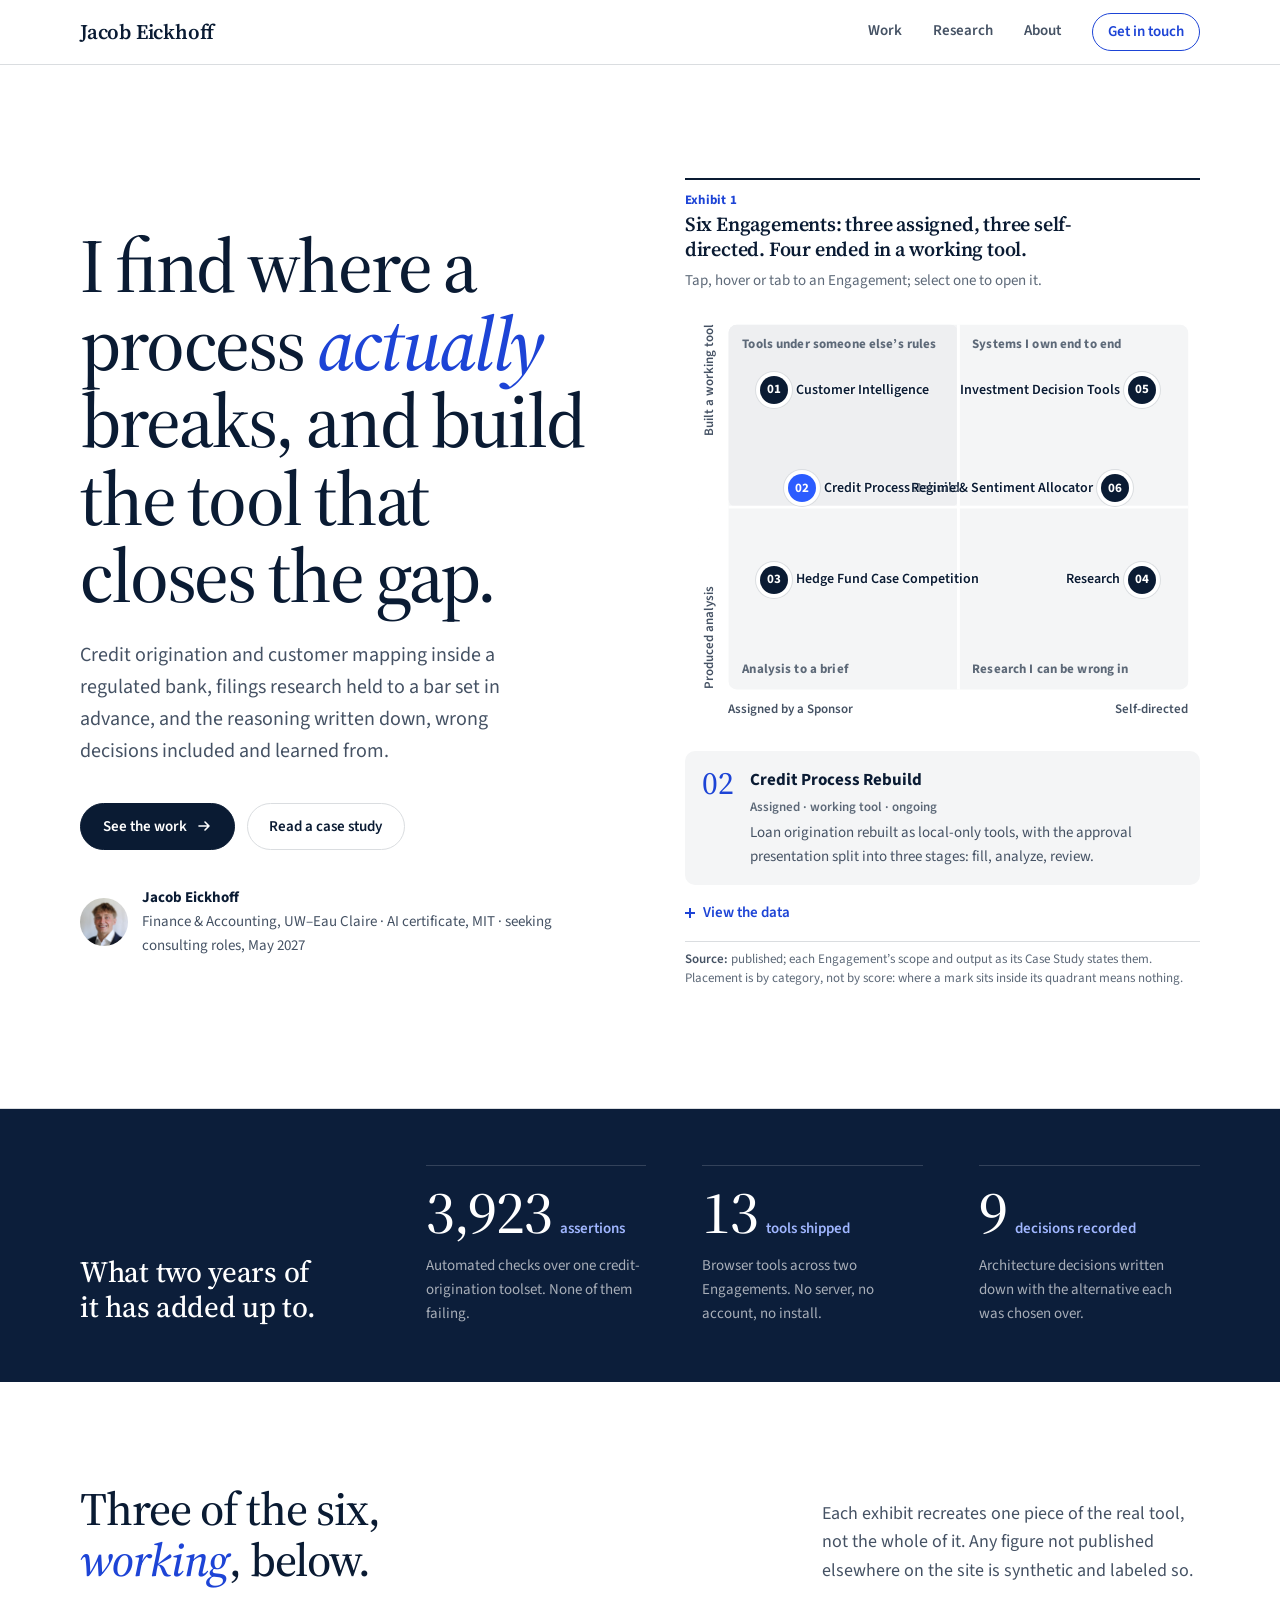
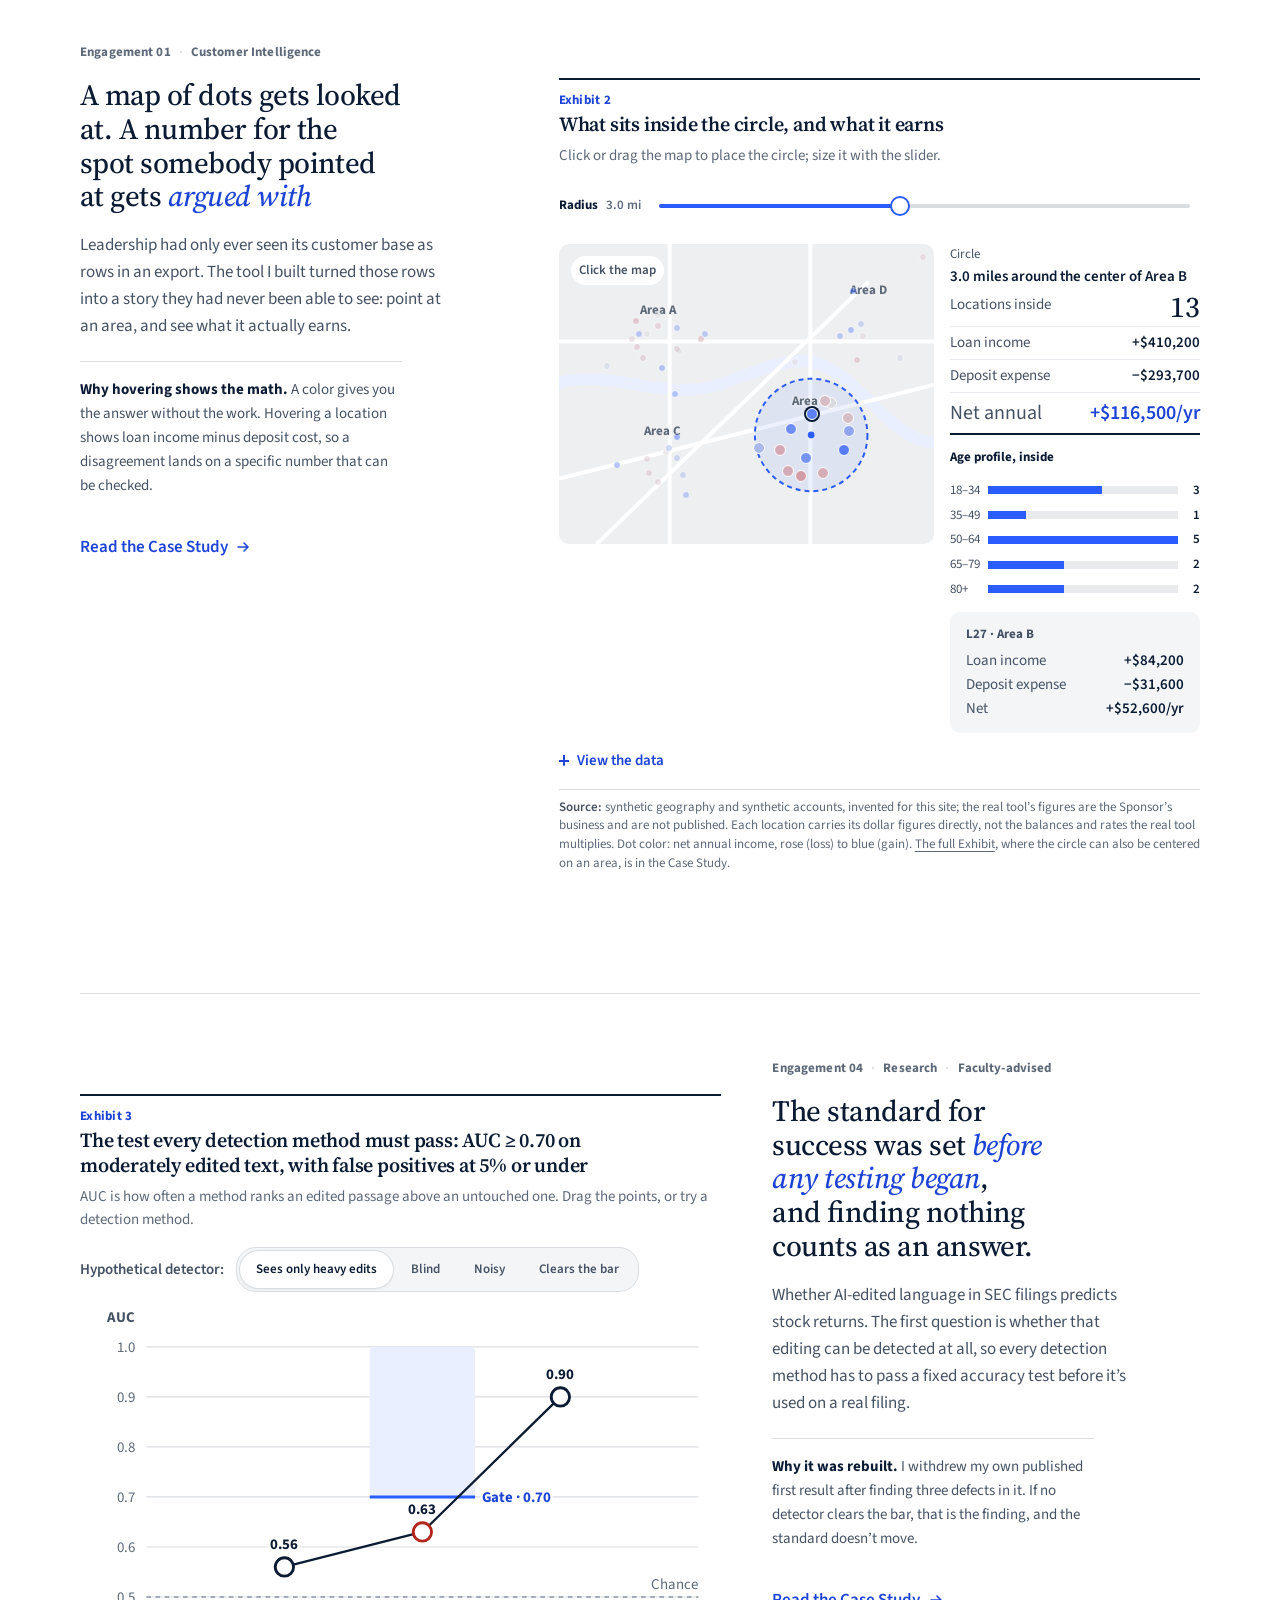
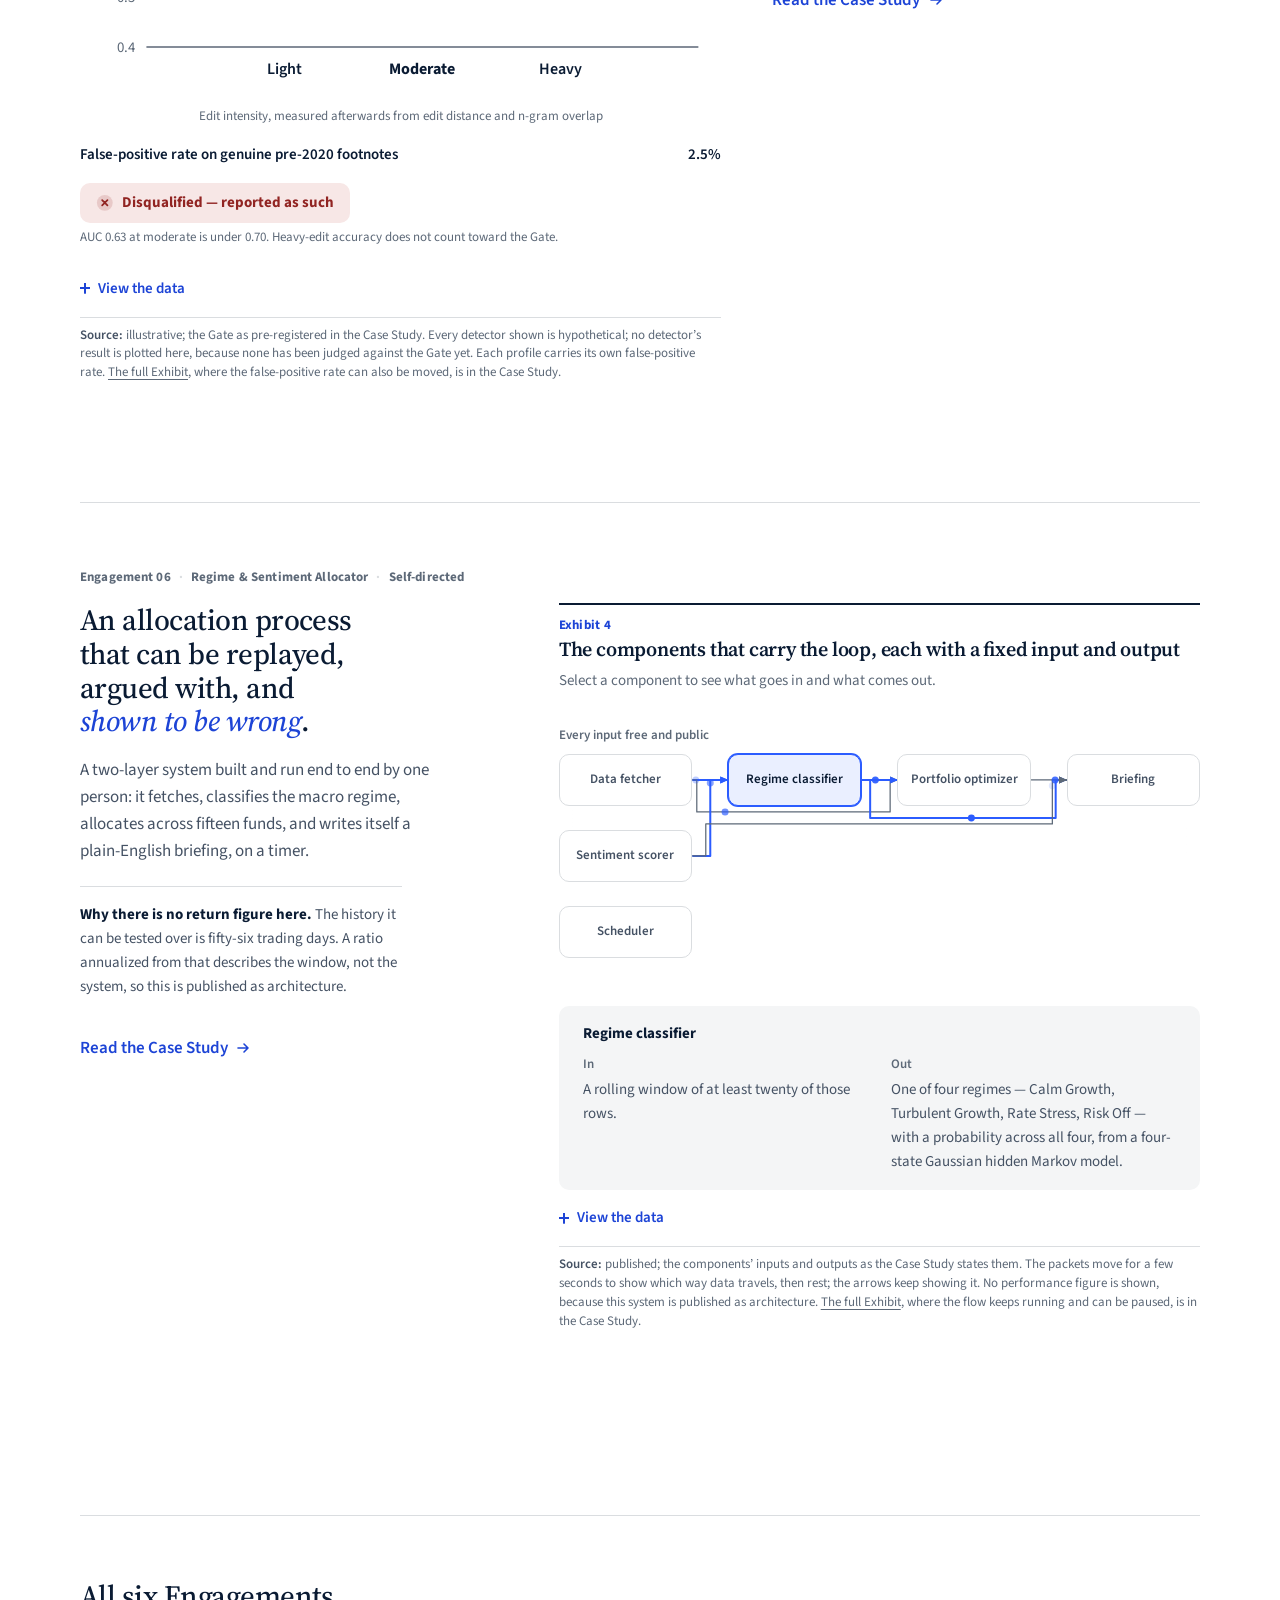
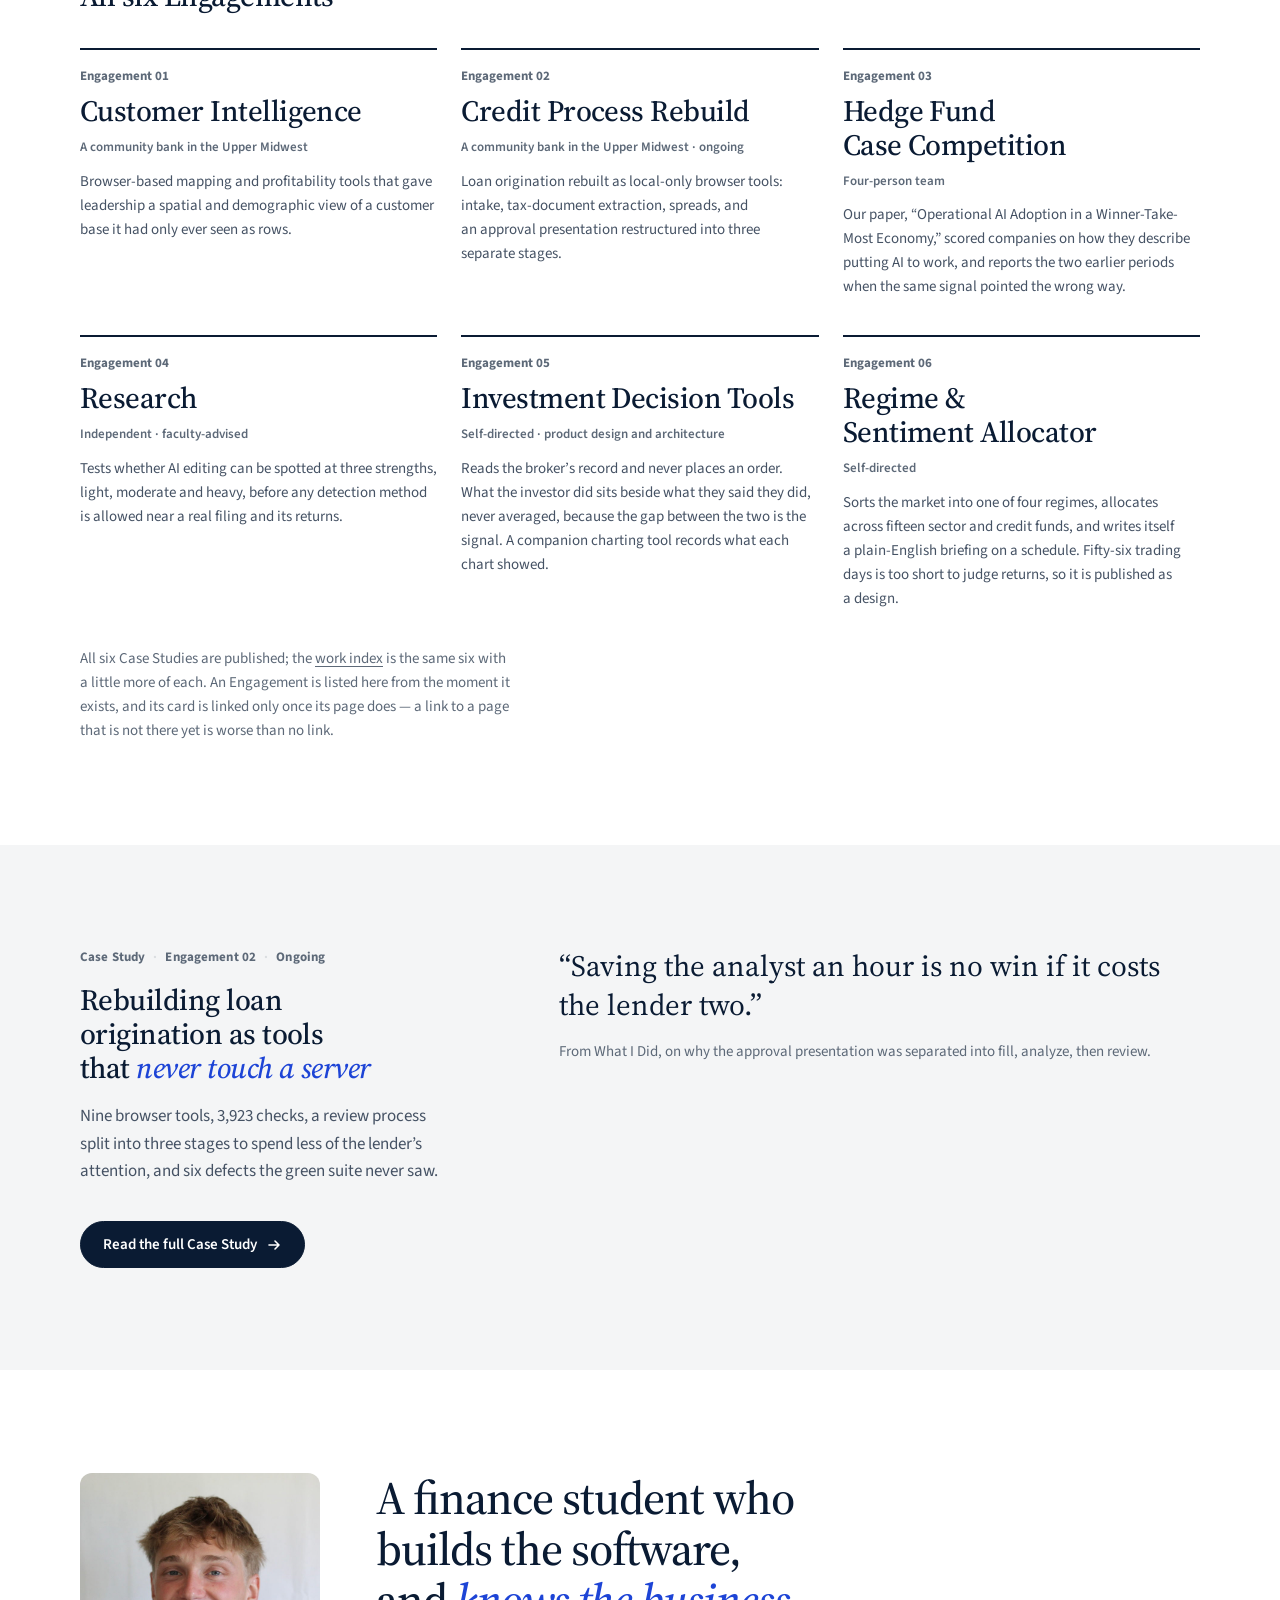
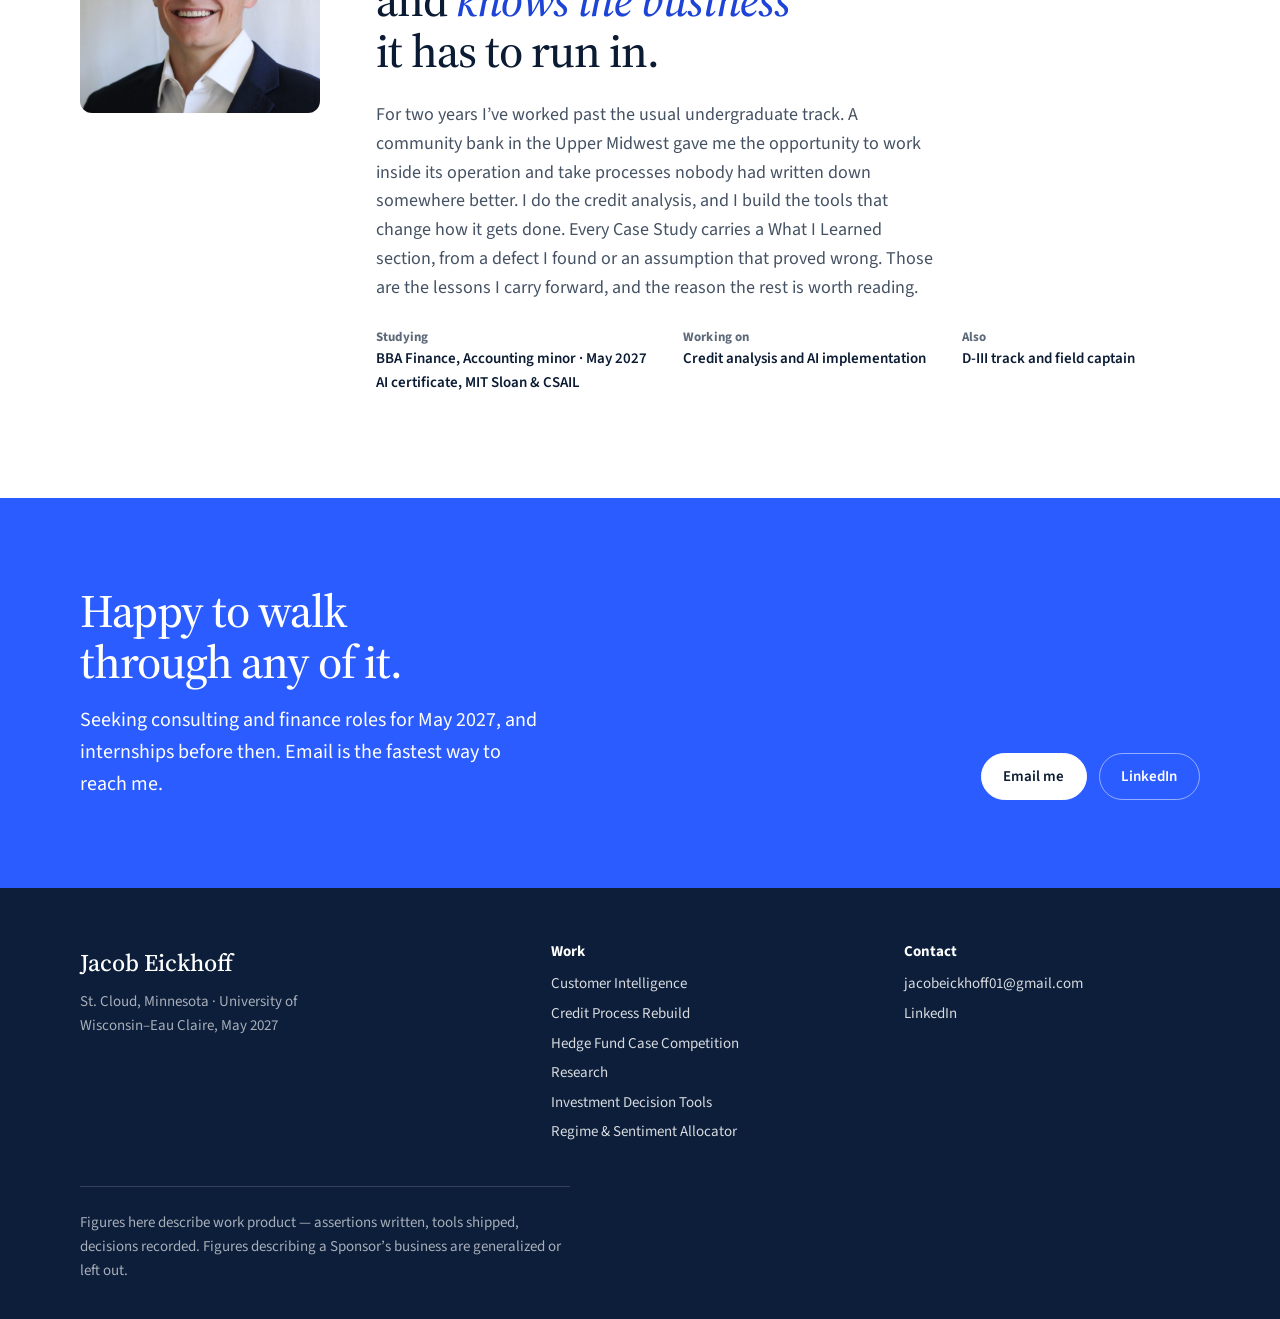
==== index.html @ 9b2ea4f0 "The homepage speaks in Jacob's own words: plain Engagement titles, a first-person hero, and US spell" ====
<!DOCTYPE html>
<html lang="en">
<head>
<meta charset="utf-8">
<meta name="viewport" content="width=device-width, initial-scale=1">
<title>Jacob Eickhoff — Finance. AI. Consulting.</title>
<meta name="description" content="Jacob Eickhoff finds where a process actually breaks and builds the tool that closes the gap: credit origination and customer mapping inside a regulated bank, filings research, and the reasoning written down.">
<!-- ABOVE THE STYLESHEETS, AND NOT DEFERRED. Both halves matter.
     Not deferred: this script turns the hiding rules on and has to do that before first paint.
     Above them: a classic <script src> cannot execute until every stylesheet BEFORE it has
     loaded, because it might ask for a computed style - so below the Google Fonts link, a slow
     or unreachable CDN blocks this script, which blocks the parser, and the reader gets a blank
     page until a third party answers. Here, the page renders immediately in the fallback face
     and the webfont swaps in when it arrives. See the header of motion.js. -->
<script src="/assets/js/motion.js"></script>
<!-- Deferred: it draws each Exhibit from its data table once the page has parsed, and the page is
     complete without it. Above the stylesheets for the reason given for motion.js. -->
<script src="/assets/js/exhibit.js" defer></script>
<link rel="preconnect" href="https://fonts.googleapis.com">
<link rel="preconnect" href="https://fonts.gstatic.com" crossorigin>
<link rel="stylesheet" href="https://fonts.googleapis.com/css2?family=Source+Serif+4:ital,opsz,wght@0,8..60,400;0,8..60,500;0,8..60,600;1,8..60,500;1,8..60,600&amp;family=Source+Sans+3:wght@400;600;700&amp;display=swap">
<link rel="stylesheet" href="/assets/css/site.css">
<link rel="icon" href="/assets/img/favicon.svg" type="image/svg+xml">
</head>
<body>
<!-- chrome:nav -->
  <a class="skip-link" href="#main">Skip to content</a>
  <header class="site-header">
    <div class="wrap site-header__inner">
      <a class="brand is-current" href="/" aria-current="page">Jacob Eickhoff</a>
      <nav class="nav" aria-label="Primary">
        <ul class="nav__list">
          <li><a class="nav__link" href="/work/">Work</a></li>
          <li><a class="nav__link" href="/research/">Research</a></li>
          <li><a class="nav__link" href="/about/">About</a></li>
          <li><a class="nav__link nav__cta" href="/contact/">Get in touch</a></li>
        </ul>
      </nav>
    </div>
  </header>
<!-- /chrome:nav -->

<main id="main">

  <section class="hero">
    <div class="wrap hero__grid">
      <div class="hero__copy">
        <h1 class="hero__headline">I find where a process <em>actually</em> breaks, and build the
          tool that closes the gap.</h1>
        <p class="hero__dek">Credit origination and customer mapping inside a regulated bank, filings
          research held to a bar set in advance, and the reasoning written down, wrong decisions
          included and learned from.</p>
        <div class="hero__ctas">
          <a class="btn btn--primary" href="#work">See the work <svg viewBox="0 0 16 16" aria-hidden="true" focusable="false"><path d="M3 8h10M9 4l4 4-4 4"/></svg></a>
          <a class="btn btn--ghost" href="/work/credit-process-rebuild/">Read a case study</a>
        </div>
        <p class="hero__who">
          <img src="/assets/img/headshot.jpg" width="800" height="800" alt="">
          <span><strong>Jacob Eickhoff</strong> Finance &amp; Accounting, UW&ndash;Eau Claire &middot;
            AI certificate, MIT &middot; seeking consulting roles, May 2027</span>
        </p>
      </div>

      <figure class="exhibit exhibit--hero" id="exhibit-engagement-overview"
              data-exhibit="engagement-overview" data-provenance="published">
        <div class="exhibit__head">
          <h2 class="exhibit__title"><span class="exhibit__label">Exhibit 1</span> Six Engagements:
            three assigned, three self-directed. Four ended in a working tool.</h2>
          <p class="exhibit__instruction">Tap, hover or tab to an Engagement; select one to open it.</p>
        </div>
        <div class="exhibit__stage" data-stage></div>
        <details class="exhibit__data">
          <summary class="exhibit__data-toggle">View the data</summary>
          <div class="exhibit__table">
            <table>
              <caption>The six Engagements by who set the scope and what the work produced</caption>
              <thead>
                <tr><th scope="col">No.</th><th scope="col">Engagement</th><th scope="col">Scope</th><th scope="col">Output</th><th scope="col">Quadrant</th><th scope="col">Described as</th><th scope="col">In one line</th></tr>
              </thead>
              <tbody>
                <tr><td>01</td><th scope="row"><a href="/work/customer-intelligence/">Customer Intelligence</a></th><td>Assigned by a Sponsor</td><td>Built a working tool</td><td>Tools under someone else&rsquo;s rules</td><td>Assigned &middot; working tool</td><td>Mapping and profitability tools that gave leadership its first map of a customer base it had only seen as rows.</td></tr>
                <tr data-lead><td>02</td><th scope="row"><a href="/work/credit-process-rebuild/">Credit Process Rebuild</a></th><td>Assigned by a Sponsor</td><td>Built a working tool</td><td>Tools under someone else&rsquo;s rules</td><td>Assigned &middot; working tool &middot; ongoing</td><td>Loan origination rebuilt as local-only tools, with the approval presentation split into three stages: fill, analyze, review.</td></tr>
                <tr><td>03</td><th scope="row"><a href="/work/the-competition/">Hedge Fund Case Competition</a></th><td>Assigned by a Sponsor</td><td>Produced analysis</td><td>Analysis to a brief</td><td>Assigned &middot; analysis</td><td>A team thesis that the market underprices companies putting AI to work, next to the ones selling it, tested through an intake pipeline we built with Python and LLMs.</td></tr>
                <tr><td>04</td><th scope="row"><a href="/work/the-research/">Research</a></th><td>Self-directed</td><td>Produced analysis</td><td>Research I can be wrong in</td><td>Self-directed, faculty-advised &middot; analysis</td><td>Whether AI-edited language in SEC filings predicts stock returns. The project where I learned to build results I can defend, and to rebuild from ones I can&rsquo;t.</td></tr>
                <tr><td>05</td><th scope="row"><a href="/work/tradelog-and-indy/">Investment Decision Tools</a></th><td>Self-directed</td><td>Built a working tool</td><td>Systems I own end to end</td><td>Self-directed &middot; product design and architecture</td><td>A decision-discipline system for active investors. It measures how closely each trade followed a plan set in advance, using the broker&rsquo;s own record, and a built-in language model reviews every decision: was it the right call, and was it carried out as planned.</td></tr>
                <tr><td>06</td><th scope="row"><a href="/work/macrosense/">Regime &amp; Sentiment Allocator</a></th><td>Self-directed</td><td>Built a working tool</td><td>Systems I own end to end</td><td>Self-directed &middot; system</td><td>A two-layer allocation system, built and run end to end: a macro regime call, then sentiment scoring from public commentary. Published as working architecture.</td></tr>
              </tbody>
            </table>
          </div>
        </details>
        <figcaption class="exhibit__source"><b>Source:</b> published; each Engagement&rsquo;s scope
          and output as its Case Study states them. Placement is by category, not by score: where a
          mark sits inside its quadrant means nothing.</figcaption>
      </figure>
    </div>
  </section>

  <section class="stats" aria-labelledby="stats-heading">
    <div class="wrap stats__grid">
      <h2 class="stats__intro" id="stats-heading">What two years of it has added up to.</h2>
      <ul class="stats__list">
        <li class="stat reveal">
          <p class="stat__figure">
            <span class="stat__value" data-stat-final="3,923">3,923</span>
            <span class="stat__unit">assertions</span>
          </p>
          <span class="stat__label">Automated checks over one credit-origination toolset. None of
            them failing.</span>
        </li>
        <li class="stat reveal">
          <p class="stat__figure">
            <span class="stat__value" data-stat-final="13">13</span>
            <span class="stat__unit">tools shipped</span>
          </p>
          <span class="stat__label">Browser tools across two Engagements. No server, no account, no
            install.</span>
        </li>
        <li class="stat reveal">
          <p class="stat__figure">
            <span class="stat__value" data-stat-final="9">9</span>
            <span class="stat__unit">decisions recorded</span>
          </p>
          <span class="stat__label">Architecture decisions written down with the alternative each
            was chosen over.</span>
        </li>
      </ul>
    </div>
  </section>

  <section class="section" id="work">
    <div class="wrap">
      <div class="section__head">
        <h2 class="section__title">Three of the six, <em>working</em>, below.</h2>
        <p class="section__lede">Each exhibit recreates one piece of the real tool, not the whole of
          it. Any figure not published elsewhere on the site is synthetic and labeled so.</p>
      </div>

      <!-- FEATURED WORK. Each feature is its Case Study's argument beside a compact copy of one of its
           Exhibits (data-compact), which that Case Study's own ticket adds: the radius map, the
           Gate and the MacroSense pipeline. -->
      <div class="features">
        <article class="feature reveal" id="feature-customer-intelligence">
          <div class="feature__copy">
            <p class="feature__meta"><span>Engagement 01</span><span>Customer Intelligence</span></p>
            <h3 class="feature__title">A map of dots gets looked at. A number for the spot somebody
              pointed at gets <em>argued with</em></h3>
            <p class="feature__body">Leadership had only ever seen its customer base as rows in an
              export. The tool I built turned those rows into a story they had never been able to
              see: point at an area, and see what it actually earns.</p>
            <p class="feature__why"><b>Why hovering shows the math.</b> A color gives you the answer
              without the work. Hovering a location shows loan income minus deposit cost, so a
              disagreement lands on a specific number that can be checked.</p>
            <a class="more" href="/work/customer-intelligence/">Read the Case Study <svg viewBox="0 0 16 16" aria-hidden="true" focusable="false"><path d="M3 8h10M9 4l4 4-4 4"/></svg></a>
          </div>
          <figure class="exhibit" id="exhibit-radius-map" data-exhibit="radius-map"
                  data-provenance="synthetic" data-compact>
            <div class="exhibit__head">
              <h4 class="exhibit__title"><span class="exhibit__label">Exhibit 2</span> What sits inside
                the circle, and what it earns</h4>
              <p class="exhibit__instruction">Click or drag the map to place the circle; size it with the
                slider.</p>
            </div>
            <div class="exhibit__stage" data-stage></div>
            <details class="exhibit__data">
              <summary class="exhibit__data-toggle">View the data</summary>
              <div class="exhibit__table">
                <table>
                  <caption>Synthetic locations, one per row: the area it belongs to, where it sits in
                    miles east and north of the map&rsquo;s south-west corner, what its loans earn and
                    its deposits cost in a year, in dollars, the net of the two, and its holder&rsquo;s
                    age and age band.</caption>
                  <thead>
                    <tr><th scope="col">Location</th><th scope="col">Area</th><th scope="col">Miles east</th><th scope="col">Miles north</th><th scope="col">Loan income</th><th scope="col">Deposit expense</th><th scope="col">Net</th><th scope="col">Age</th><th scope="col">Age band</th></tr>
                  </thead>
                  <tbody>
                <tr><th scope="row">L01</th><td>Area A</td><td>5.5</td><td>9.4</td><td>58,000</td><td>2,900</td><td>55,100</td><td>44</td><td>35–49</td></tr>
                <tr><th scope="row">L02</th><td>Area A</td><td>5.3</td><td>12.2</td><td>29,000</td><td>28,700</td><td>300</td><td>65</td><td>65–79</td></tr>
                <tr><th scope="row">L03</th><td>Area A</td><td>6.4</td><td>10.3</td><td>41,000</td><td>38,200</td><td>2,800</td><td>26</td><td>18–34</td></tr>
                <tr><th scope="row">L04</th><td>Area A</td><td>2.6</td><td>9.5</td><td>38,000</td><td>27,300</td><td>10,700</td><td>25</td><td>18–34</td></tr>
                <tr><th scope="row">L05</th><td>Area A</td><td>4.1</td><td>11.9</td><td>0</td><td>40,000</td><td>−40,000</td><td>33</td><td>18–34</td></tr>
                <tr><th scope="row">L06</th><td>Area A</td><td>5.3</td><td>11.6</td><td>0</td><td>24,600</td><td>−24,600</td><td>18</td><td>18–34</td></tr>
                <tr><th scope="row">L07</th><td>Area A</td><td>4.5</td><td>9.9</td><td>0</td><td>21,500</td><td>−21,500</td><td>66</td><td>65–79</td></tr>
                <tr><th scope="row">L08</th><td>Area A</td><td>7.6</td><td>10.9</td><td>7,000</td><td>41,000</td><td>−34,000</td><td>31</td><td>18–34</td></tr>
                <tr><th scope="row">L09</th><td>Area A</td><td>3.9</td><td>10.9</td><td>11,000</td><td>23,900</td><td>−12,900</td><td>66</td><td>65–79</td></tr>
                <tr><th scope="row">L10</th><td>Area A</td><td>6.3</td><td>11.5</td><td>50,000</td><td>8,300</td><td>41,700</td><td>59</td><td>50–64</td></tr>
                <tr><th scope="row">L11</th><td>Area A</td><td>4.7</td><td>11.2</td><td>0</td><td>2,400</td><td>−2,400</td><td>89</td><td>80+</td></tr>
                <tr><th scope="row">L12</th><td>Area A</td><td>6.3</td><td>10.4</td><td>0</td><td>19,700</td><td>−19,700</td><td>51</td><td>50–64</td></tr>
                <tr><th scope="row">L13</th><td>Area A</td><td>7.8</td><td>11.2</td><td>63,000</td><td>17,800</td><td>45,200</td><td>19</td><td>18–34</td></tr>
                <tr><th scope="row">L14</th><td>Area A</td><td>4.2</td><td>10.5</td><td>0</td><td>25,300</td><td>−25,300</td><td>87</td><td>80+</td></tr>
                <tr><th scope="row">L15</th><td>Area A</td><td>4.3</td><td>11.2</td><td>69,000</td><td>20,300</td><td>48,700</td><td>53</td><td>50–64</td></tr>
                <tr><th scope="row">L16</th><td>Area A</td><td>6.2</td><td>8.0</td><td>79,000</td><td>25,900</td><td>53,100</td><td>31</td><td>18–34</td></tr>
                <tr><th scope="row">L17</th><td>Area B</td><td>14.5</td><td>7.5</td><td>25,000</td><td>25,900</td><td>−900</td><td>51</td><td>50–64</td></tr>
                <tr><th scope="row">L18</th><td>Area B</td><td>13.2</td><td>4.6</td><td>51,000</td><td>8,900</td><td>42,100</td><td>67</td><td>65–79</td></tr>
                <tr><th scope="row">L19</th><td>Area B</td><td>15.5</td><td>6.0</td><td>52,000</td><td>20,400</td><td>31,600</td><td>77</td><td>65–79</td></tr>
                <tr><th scope="row">L20</th><td>Area B</td><td>12.2</td><td>3.9</td><td>12,000</td><td>34,800</td><td>−22,800</td><td>88</td><td>80+</td></tr>
                <tr><th scope="row">L21</th><td>Area B</td><td>11.8</td><td>5.0</td><td>0</td><td>24,500</td><td>−24,500</td><td>18</td><td>18–34</td></tr>
                <tr><th scope="row">L22</th><td>Area B</td><td>15.2</td><td>5.0</td><td>70,000</td><td>15,400</td><td>54,600</td><td>59</td><td>50–64</td></tr>
                <tr><th scope="row">L23</th><td>Area B</td><td>12.4</td><td>6.1</td><td>64,000</td><td>18,500</td><td>45,500</td><td>80</td><td>80+</td></tr>
                <tr><th scope="row">L24</th><td>Area B</td><td>12.6</td><td>9.7</td><td>0</td><td>4,700</td><td>−4,700</td><td>45</td><td>35–49</td></tr>
                <tr><th scope="row">L25</th><td>Area B</td><td>15.4</td><td>6.7</td><td>21,000</td><td>35,200</td><td>−14,200</td><td>34</td><td>18–34</td></tr>
                <tr><th scope="row">L26</th><td>Area B</td><td>14.1</td><td>3.8</td><td>0</td><td>22,500</td><td>−22,500</td><td>60</td><td>50–64</td></tr>
                <tr data-lead><th scope="row">L27</th><td>Area B</td><td>13.5</td><td>6.9</td><td>84,200</td><td>31,600</td><td>52,600</td><td>58</td><td>50–64</td></tr>
                <tr><th scope="row">L28</th><td>Area B</td><td>10.7</td><td>5.1</td><td>31,000</td><td>10,400</td><td>20,600</td><td>32</td><td>18–34</td></tr>
                <tr><th scope="row">L29</th><td>Area B</td><td>12.9</td><td>3.6</td><td>0</td><td>30,200</td><td>−30,200</td><td>43</td><td>35–49</td></tr>
                <tr><th scope="row">L30</th><td>Area B</td><td>14.2</td><td>7.6</td><td>0</td><td>15,400</td><td>−15,400</td><td>54</td><td>50–64</td></tr>
                <tr><th scope="row">L31</th><td>Area C</td><td>5.7</td><td>4.9</td><td>0</td><td>10,300</td><td>−10,300</td><td>35</td><td>35–49</td></tr>
                <tr><th scope="row">L32</th><td>Area C</td><td>6.8</td><td>2.6</td><td>87,000</td><td>40,900</td><td>46,100</td><td>83</td><td>80+</td></tr>
                <tr><th scope="row">L33</th><td>Area C</td><td>3.1</td><td>4.2</td><td>82,000</td><td>22,700</td><td>59,300</td><td>64</td><td>50–64</td></tr>
                <tr><th scope="row">L34</th><td>Area C</td><td>6.3</td><td>4.6</td><td>56,000</td><td>27,100</td><td>28,900</td><td>51</td><td>50–64</td></tr>
                <tr><th scope="row">L35</th><td>Area C</td><td>4.8</td><td>3.8</td><td>0</td><td>24,800</td><td>−24,800</td><td>18</td><td>18–34</td></tr>
                <tr><th scope="row">L36</th><td>Area C</td><td>4.7</td><td>4.5</td><td>0</td><td>16,400</td><td>−16,400</td><td>72</td><td>65–79</td></tr>
                <tr><th scope="row">L37</th><td>Area C</td><td>6.3</td><td>5.7</td><td>75,000</td><td>4,000</td><td>71,000</td><td>46</td><td>35–49</td></tr>
                <tr><th scope="row">L38</th><td>Area C</td><td>6.6</td><td>3.7</td><td>29,000</td><td>3,400</td><td>25,600</td><td>67</td><td>65–79</td></tr>
                <tr><th scope="row">L39</th><td>Area C</td><td>5.9</td><td>5.1</td><td>51,000</td><td>17,800</td><td>33,200</td><td>66</td><td>65–79</td></tr>
                <tr><th scope="row">L40</th><td>Area C</td><td>5.3</td><td>3.3</td><td>0</td><td>17,000</td><td>−17,000</td><td>56</td><td>50–64</td></tr>
                <tr><th scope="row">L41</th><td>Area D</td><td>15.0</td><td>11.1</td><td>83,000</td><td>39,500</td><td>43,500</td><td>59</td><td>50–64</td></tr>
                <tr><th scope="row">L42</th><td>Area D</td><td>16.2</td><td>11.1</td><td>0</td><td>8,600</td><td>−8,600</td><td>24</td><td>18–34</td></tr>
                <tr><th scope="row">L43</th><td>Area D</td><td>15.6</td><td>11.4</td><td>82,000</td><td>24,300</td><td>57,700</td><td>64</td><td>50–64</td></tr>
                <tr><th scope="row">L44</th><td>Area D</td><td>18.2</td><td>9.9</td><td>11,000</td><td>1,600</td><td>9,400</td><td>46</td><td>35–49</td></tr>
                <tr><th scope="row">L45</th><td>Area D</td><td>15.7</td><td>13.5</td><td>83,000</td><td>9,600</td><td>73,400</td><td>22</td><td>18–34</td></tr>
                <tr><th scope="row">L46</th><td>Area D</td><td>16.1</td><td>11.7</td><td>65,000</td><td>36,000</td><td>29,000</td><td>74</td><td>65–79</td></tr>
                <tr><th scope="row">L47</th><td>Area D</td><td>15.9</td><td>9.8</td><td>0</td><td>29,300</td><td>−29,300</td><td>55</td><td>50–64</td></tr>
                <tr><th scope="row">L48</th><td>Area D</td><td>19.4</td><td>15.3</td><td>0</td><td>14,900</td><td>−14,900</td><td>60</td><td>50–64</td></tr>
                  </tbody>
                </table>
              </div>
            </details>
            <figcaption class="exhibit__source"><b>Source:</b> synthetic geography and synthetic
              accounts, invented for this site; the real tool&rsquo;s figures are the Sponsor&rsquo;s
              business and are not published. Each location carries its dollar figures directly, not
              the balances and rates the real tool multiplies. Dot color: net annual income, rose
              (loss) to blue (gain). <a href="/work/customer-intelligence/#exhibit-radius-map">The full Exhibit</a>,
              where the circle can also be centered on an area, is in the Case Study.</figcaption>
          </figure>
        </article>

        <article class="feature feature--flip reveal" id="feature-the-research">
          <div class="feature__copy">
            <p class="feature__meta"><span>Engagement 04</span><span>Research</span><span>Faculty-advised</span></p>
            <h3 class="feature__title">The standard for success was set <em>before any testing
              began</em>, and finding nothing counts as an answer.</h3>
            <p class="feature__body">Whether AI-edited language in SEC filings predicts stock returns.
              The first question is whether that editing can be detected at all, so every detection
              method has to pass a fixed accuracy test before it&rsquo;s used on a real filing.</p>
            <p class="feature__why"><b>Why it was rebuilt.</b> I withdrew my own published first
              result after finding three defects in it. If no detector clears the bar, that is the
              finding, and the standard doesn&rsquo;t move.</p>
            <a class="more" href="/work/the-research/">Read the Case Study <svg viewBox="0 0 16 16" aria-hidden="true" focusable="false"><path d="M3 8h10M9 4l4 4-4 4"/></svg></a>
          </div>
          <figure class="exhibit" id="exhibit-the-gate" data-exhibit="gate"
                  data-provenance="illustrative" data-compact>
            <div class="exhibit__head">
              <h4 class="exhibit__title"><span class="exhibit__label">Exhibit 3</span> The test every
                detection method must pass: AUC &ge; 0.70 on moderately edited text, with false
                positives at 5% or under</h4>
              <p class="exhibit__instruction">AUC is how often a method ranks an edited passage above an
                untouched one. Drag the points, or try a detection method.</p>
            </div>
            <div class="exhibit__stage" data-stage></div>
            <details class="exhibit__data">
              <summary class="exhibit__data-toggle">View the data</summary>
              <div class="exhibit__table">
                <table>
                  <caption>Four hypothetical detector profiles, each an AUC at every rung of edit intensity and a false-positive rate; at the foot, the Gate they are judged against</caption>
                  <thead>
                    <tr><th scope="col">Hypothetical detector</th><th scope="col">AUC at the light rung</th><th scope="col">AUC at the moderate rung</th><th scope="col">AUC at the heavy rung</th><th scope="col">False-positive rate on genuine pre-2020 footnotes</th></tr>
                  </thead>
                  <tbody>
                    <tr><th scope="row">Sees only heavy edits</th><td>0.56</td><td>0.63</td><td>0.90</td><td>2.5%</td></tr>
                    <tr><th scope="row">Blind</th><td>0.51</td><td>0.53</td><td>0.56</td><td>3.0%</td></tr>
                    <tr><th scope="row">Noisy</th><td>0.66</td><td>0.86</td><td>0.90</td><td>8.0%</td></tr>
                    <tr><th scope="row">Clears the bar</th><td>0.67</td><td>0.76</td><td>0.90</td><td>3.5%</td></tr>
                  </tbody>
                  <tfoot>
                    <tr><th scope="col">The Gate</th><th scope="col" colspan="4">What a detector must show before it may score a real filing</th></tr>
                    <tr><th scope="row">AUC at the moderate rung</th><td colspan="4">At least 0.70</td></tr>
                    <tr><th scope="row">False-positive rate on genuine pre-2020 footnotes</th><td colspan="4">At most 5%</td></tr>
                  </tfoot>
                </table>
              </div>
            </details>
            <figcaption class="exhibit__source"><b>Source:</b> illustrative; the Gate as pre-registered in
              the Case Study. Every detector shown is hypothetical; no detector&rsquo;s result is plotted
              here, because none has been judged against the Gate yet. Each profile carries its own
              false-positive rate. <a href="/work/the-research/#exhibit-the-gate">The full Exhibit</a>,
              where the false-positive rate can also be moved, is in the Case Study.</figcaption>
          </figure>
        </article>

        <article class="feature reveal" id="feature-macrosense">
          <div class="feature__copy">
            <p class="feature__meta"><span>Engagement 06</span><span>Regime &amp; Sentiment Allocator</span><span>Self-directed</span></p>
            <h3 class="feature__title">An allocation process that can be replayed, argued with, and
              <em>shown to be wrong</em>.</h3>
            <p class="feature__body">A two-layer system built and run end to end by one person: it
              fetches, classifies the macro regime, allocates across fifteen funds, and writes itself
              a plain-English briefing, on a timer.</p>
            <p class="feature__why"><b>Why there is no return figure here.</b> The history it can be
              tested over is fifty-six trading days. A ratio annualized from that describes the
              window, not the system, so this is published as architecture.</p>
            <a class="more" href="/work/macrosense/">Read the Case Study <svg viewBox="0 0 16 16" aria-hidden="true" focusable="false"><path d="M3 8h10M9 4l4 4-4 4"/></svg></a>
          </div>
          <figure class="exhibit" id="exhibit-pipeline" data-exhibit="pipeline"
                  data-provenance="published" data-first-column="Every input free and public" data-compact>
            <div class="exhibit__head">
              <h4 class="exhibit__title"><span class="exhibit__label">Exhibit 4</span> The components
                that carry the loop, each with a fixed input and output</h4>
              <p class="exhibit__instruction">Select a component to see what goes in and what comes
                out.</p>
            </div>
            <div class="exhibit__stage" data-stage></div>
            <details class="exhibit__data">
              <summary class="exhibit__data-toggle">View the data</summary>
              <div class="exhibit__table">
                <table>
                  <caption>Each component of the loop, with what it takes in and what it returns in the
                    words of the paragraphs that state them, and the components its output goes to</caption>
                  <thead>
                    <tr><th scope="col">Component</th><th scope="col">In</th><th scope="col">Out</th><th scope="col">Hands its output to</th></tr>
                  </thead>
                  <tbody>
                    <tr><th scope="row">Data fetcher</th><td>Public macro series and public market prices &mdash; Treasury yields at two and ten years and the spread between them, high-yield and investment-grade credit spreads, the volatility index and its term structure, and one- and three-month momentum for each of fifteen sector and credit exchange-traded funds.</td><td>One dated row, fifty-eight columns wide.</td><td>Regime classifier, Portfolio optimizer</td></tr>
                    <tr><th scope="row">Regime classifier</th><td>A rolling window of at least twenty of those rows.</td><td>One of four regimes &mdash; Calm Growth, Turbulent Growth, Rate Stress, Risk Off &mdash; with a probability across all four, from a four-state Gaussian hidden Markov model.</td><td>Portfolio optimizer, Briefing</td></tr>
                    <tr><th scope="row">Portfolio optimizer</th><td>The regime and the current signal row.</td><td>Weights across the same fifteen funds, summing to one.</td><td>Briefing</td></tr>
                    <tr><th scope="row">Sentiment scorer</th><td>Earnings-call transcripts and 10-K and 10-Q filings, pulled from the SEC&rsquo;s public archive by a companion updater that sleeps between requests to stay inside the published rate limit.</td><td>A score per issuer on four dimensions &mdash; revenue tone, cost and margin direction, confident versus hedged language, newly disclosed risk &mdash; a weighted composite of them, and a sector roll-up that returns to the classifier as one of its features.</td><td>Regime classifier, Briefing</td></tr>
                    <tr><th scope="row">Scheduler</th><td>The clock and the exchange calendar.</td><td>A completed cycle, logged.</td><td>No other component</td></tr>
                    <tr><th scope="row">Briefing</th><td>The regime name, the probability vector, the previous weights, the new weights, the sentiment signals.</td><td>A few sentences of plain English saying what changed and why.</td><td>No other component</td></tr>
                  </tbody>
                </table>
              </div>
            </details>
            <figcaption class="exhibit__source"><b>Source:</b> published; the components&rsquo; inputs
              and outputs as the Case Study states them. The packets move for a few seconds to show
              which way data travels, then rest; the arrows keep showing it. No performance figure is shown, because this system is published
              as architecture. <a href="/work/macrosense/#exhibit-pipeline">The full Exhibit</a>, where
              the flow keeps running and can be paused, is in the Case Study.</figcaption>
          </figure>
        </article>

      </div>

      <div class="engagements" id="engagements">
        <h3 class="engagements__title">All six Engagements</h3>
        <ul class="engagements__list">
          <li class="engagement-card reveal">
            <p class="engagement-card__index">Engagement 01</p>
            <h4 class="engagement-card__name"><a class="engagement-card__link"
                href="/work/customer-intelligence/">Customer Intelligence</a></h4>
            <p class="engagement-card__sponsor">A community bank in the Upper Midwest</p>
            <p class="engagement-card__line">Browser-based mapping and profitability tools that gave
              leadership a spatial and demographic view of a customer base it had only ever seen as
              rows.</p>
          </li>
          <li class="engagement-card reveal">
            <p class="engagement-card__index">Engagement 02</p>
            <h4 class="engagement-card__name"><a class="engagement-card__link"
                href="/work/credit-process-rebuild/">Credit Process Rebuild</a></h4>
            <p class="engagement-card__sponsor">A community bank in the Upper Midwest &middot; ongoing</p>
            <p class="engagement-card__line">Loan origination rebuilt as local-only browser tools:
              intake, tax-document extraction, spreads, and an approval presentation restructured
              into three separate stages.</p>
          </li>
          <li class="engagement-card reveal">
            <p class="engagement-card__index">Engagement 03</p>
            <h4 class="engagement-card__name"><a class="engagement-card__link"
                href="/work/the-competition/">Hedge Fund Case Competition</a></h4>
            <p class="engagement-card__sponsor">Four-person team</p>
            <p class="engagement-card__line">Our paper, &ldquo;Operational AI Adoption in a Winner-Take-Most Economy,&rdquo; scored companies on how they describe putting AI to work, and reports the two earlier periods when the same signal pointed the wrong way.</p>
          </li>
          <li class="engagement-card reveal">
            <p class="engagement-card__index">Engagement 04</p>
            <h4 class="engagement-card__name"><a class="engagement-card__link"
                href="/work/the-research/">Research</a></h4>
            <p class="engagement-card__sponsor">Independent &middot; faculty-advised</p>
            <p class="engagement-card__line">Tests whether AI editing can be spotted at three strengths, light, moderate and heavy, before any detection method is allowed near a real filing and its returns.</p>
          </li>
          <li class="engagement-card reveal">
            <p class="engagement-card__index">Engagement 05</p>
            <h4 class="engagement-card__name"><a class="engagement-card__link"
                href="/work/tradelog-and-indy/">Investment Decision Tools</a></h4>
            <p class="engagement-card__sponsor">Self-directed &middot; product design and architecture</p>
            <p class="engagement-card__line">Reads the broker&rsquo;s record and never places an order. What the investor did sits beside what they said they did, never averaged, because the gap between the two is the signal. A companion charting tool records what each chart showed.</p>
          </li>
          <li class="engagement-card reveal">
            <p class="engagement-card__index">Engagement 06</p>
            <h4 class="engagement-card__name"><a class="engagement-card__link"
                href="/work/macrosense/">Regime &amp; Sentiment Allocator</a></h4>
            <p class="engagement-card__sponsor">Self-directed</p>
            <p class="engagement-card__line">Sorts the market into one of four regimes, allocates across fifteen sector and credit funds, and writes itself a plain-English briefing on a schedule. Fifty-six trading days is too short to judge returns, so it is published as a design.</p>
          </li>
        </ul>
        <p class="engagements__note">All six Case Studies are published; the
          <a href="/work/">work index</a> is the same six with a little more of each. An Engagement is
          listed here from the moment it exists, and its card is linked only once its page does
          &mdash; a link to a page that is not there yet is worse than no link.</p>
      </div>
    </div>
  </section>

  <section class="section section--shade">
    <div class="wrap">
      <article class="feature feature--quote reveal">
        <div class="feature__copy">
          <p class="feature__meta"><span>Case Study</span><span>Engagement 02</span><span>Ongoing</span></p>
          <h3 class="feature__title">Rebuilding loan origination as tools that <em>never touch a
            server</em></h3>
          <p class="feature__body">Nine browser tools, 3,923 checks, a review process split into three
            stages to spend less of the lender&rsquo;s attention, and six defects the green suite never
            saw.</p>
          <a class="btn btn--primary feature__action" href="/work/credit-process-rebuild/">Read the full
            Case Study <svg viewBox="0 0 16 16" aria-hidden="true" focusable="false"><path d="M3 8h10M9 4l4 4-4 4"/></svg></a>
        </div>
        <blockquote class="pull-quote">
          <p class="pull-quote__text">&ldquo;Saving the analyst an hour is no win if it costs the lender
            two.&rdquo;</p>
          <p class="pull-quote__from">From What I Did, on why the approval presentation was separated
            into fill, analyze, then review.</p>
        </blockquote>
      </article>
    </div>
  </section>

  <section class="section" id="about">
    <div class="wrap about__grid reveal">
      <img class="about__portrait" src="/assets/img/headshot.jpg" width="800" height="800"
             alt="Jacob Eickhoff, photographed against a plain background in a navy jacket.">
      <div>
        <h2 class="section__title">A finance student who builds the software, and <em>knows the
          business</em> it has to run in.</h2>
        <p class="section__lede">For two years I&rsquo;ve worked past the usual undergraduate track. A
          community bank in the Upper Midwest gave me the opportunity to work inside its operation and
          take processes nobody had written down somewhere better. I do the credit analysis, and I
          build the tools that change how it gets done. Every Case Study carries a What I Learned
          section, from a defect I found or an assumption that proved wrong. Those are the lessons I
          carry forward, and the reason the rest is worth reading.</p>
        <dl class="about__facts">
          <div><dt>Studying</dt><dd>BBA Finance, Accounting minor &middot; May 2027</dd><dd>AI certificate, MIT Sloan &amp; CSAIL</dd></div>
          <div><dt>Working on</dt><dd>Credit analysis and AI implementation</dd></div>
          <div><dt>Also</dt><dd>D-III track and field captain</dd></div>
        </dl>
      </div>
    </div>
  </section>

  <section class="contact" id="contact">
    <div class="wrap contact__grid">
      <div>
        <h2 class="contact__title">Happy to walk through any of it.</h2>
        <p class="contact__lede">Seeking consulting and finance roles for May 2027, and internships
          before then. Email is the fastest way to reach me.</p>
      </div>
      <div class="contact__actions">
        <a class="btn btn--primary" href="mailto:jacobeickhoff01@gmail.com">Email me</a>
        <a class="btn btn--ghost" href="https://www.linkedin.com/in/jacob-eickhoff" rel="noopener">LinkedIn</a>
      </div>
    </div>
  </section>

</main>

<!-- chrome:footer -->
  <footer class="site-footer">
    <div class="wrap site-footer__inner">
      <div class="site-footer__identity">
        <p class="site-footer__name">Jacob Eickhoff</p>
        <p class="site-footer__where">St. Cloud, Minnesota &middot; University of Wisconsin&ndash;Eau Claire, May 2027</p>
      </div>
      <div class="site-footer__group">
        <h2 class="site-footer__heading">Work</h2>
        <ul class="site-footer__list">
          <li><a href="/work/customer-intelligence/">Customer Intelligence</a></li>
          <li><a href="/work/credit-process-rebuild/">Credit Process Rebuild</a></li>
          <li><a href="/work/the-competition/">Hedge Fund Case Competition</a></li>
          <li><a href="/work/the-research/">Research</a></li>
          <li><a href="/work/tradelog-and-indy/">Investment Decision Tools</a></li>
          <li><a href="/work/macrosense/">Regime &amp; Sentiment Allocator</a></li>
        </ul>
      </div>
      <div class="site-footer__group">
        <h2 class="site-footer__heading">Contact</h2>
        <ul class="site-footer__list">
          <li><a href="mailto:jacobeickhoff01@gmail.com">jacobeickhoff01@gmail.com</a></li>
          <li><a href="https://www.linkedin.com/in/jacob-eickhoff" rel="me noopener">LinkedIn</a></li>
        </ul>
      </div>
      <p class="site-footer__note">Figures here describe work product &mdash; assertions written, tools shipped, decisions recorded. Figures describing a Sponsor&rsquo;s business are generalized or left out.</p>
    </div>
  </footer>
<!-- /chrome:footer -->

</body>
</html>
---- assets/css/site.css ----
/* =================================================================================================
   site.css - the whole visual system. Every page loads this file and no other.

   THE TOKENS ARE THE CONTRACT. Palette, type scale and spacing rhythm are custom properties on
   :root, and nothing below hard-codes a colour or a size that a token already names. That is what
   makes a Case Study written six issues from now look like it belongs to the same site as the
   homepage without anyone comparing them side by side.

   NOTHING IS HIDDEN EXCEPT UNDER .js-motion. The scroll reveals need their elements to start
   invisible, and an element that starts invisible in a plain stylesheet stays invisible forever
   when the script is blocked, fails, or simply has not arrived yet. So the hiding rule is scoped
   to a class that motion.js adds to <html> as its first act. No script, no class, no hiding, and
   the page is just a page. suites/run.py fails the run on any opacity:0 outside that scope.
   (The Spine's table of contents is not hidden in this sense below 64rem: it is a second route to
   headings the page already shows, dropped where there is no column beside the prose for it.)
   ============================================================================================== */

:root {
  /* ---- palette -------------------------------------------------------------------------------
     The spec's colours and no others. Ink on white; electric blue for what a reader can act on,
     for the Exhibit label and for stat units; navy bands for the figures strip and the footer, and
     a blue band for the contact call to action. Every neutral below is a mix of those, so a new
     grey cannot arrive without somebody typing a new hex value where a reviewer will see it. */
  --ink: #0a1b33;
  --paper: #ffffff;
  --blue: #2b5cff;
  --blue-deep: #1d44d6;
  --navy-deep: #0c1e3a;

  /* Pass and fail, and nothing else. Always paired with an icon and a label, never colour alone. */
  --good: #1b8a5a;
  --bad: #b3261e;
  /* A verdict's ground and its words: one pair for pass and one for fail, shared by every Exhibit
     that states one (the triage's extracted and refused, the Gate's cleared and disqualified). */
  --good-wash: color-mix(in srgb, var(--good) 13%, var(--paper));
  --good-ink: color-mix(in srgb, var(--good) 72%, var(--ink));
  --bad-wash: color-mix(in srgb, var(--bad) 11%, var(--paper));
  --bad-ink: color-mix(in srgb, var(--bad) 80%, var(--ink));

  /* The categorical data palette, in this fixed order, validated for colour-vision separation.
     Its contrast warning is answered by direct labels and the data table, not by the colours. */
  --data-1: #2b5cff;
  --data-2: #10a5b5;
  --data-3: #d9971a;
  --data-4: #c7405a;

  --ink-soft: color-mix(in srgb, var(--ink) 76%, var(--paper));
  --ink-mute: color-mix(in srgb, var(--ink) 66%, var(--paper));
  --ink-faint: color-mix(in srgb, var(--ink) 60%, var(--paper));   /* the faintest text: 4.6:1 */
  --line: color-mix(in srgb, var(--ink) 15%, var(--paper));
  --line-soft: color-mix(in srgb, var(--ink) 9%, var(--paper));
  --mist: color-mix(in srgb, var(--ink) 4.5%, var(--paper));
  --mist-deep: color-mix(in srgb, var(--ink) 7%, var(--paper));
  --hatch: color-mix(in srgb, var(--ink) 5%, transparent);
  --blue-wash: color-mix(in srgb, var(--blue) 10%, var(--paper));
  /* The red categorical colour as words and as a fill: a trouble chip, a broken grade, a stale
     notice. Always with its word, never colour alone. */
  --trouble-ink: color-mix(in srgb, var(--data-4) 70%, var(--ink));
  --trouble-wash: color-mix(in srgb, var(--data-4) 13%, var(--paper));

  /* Text and rules ON a navy band, and on the blue one. */
  --on-dark: color-mix(in srgb, var(--paper) 84%, var(--navy-deep));
  --on-dark-mute: color-mix(in srgb, var(--paper) 64%, var(--navy-deep));
  --blue-on-dark: color-mix(in srgb, var(--blue) 45%, var(--paper));
  --rule-on-dark: color-mix(in srgb, var(--paper) 16%, transparent);
  --rule-on-blue: color-mix(in srgb, var(--paper) 50%, transparent);

  /* ---- type ----------------------------------------------------------------------------------
     Serif for display only: headlines, titles, stat figures, pull quotes, the drop cap. Sans for
     everything a reader reads through: prose, decks, captions, controls, tables. The display steps
     are fluid so a headline is large on a monitor without overflowing a 320px phone. */
  --font-serif: "Source Serif 4", Georgia, "Times New Roman", serif;
  --font-sans: "Source Sans 3", "Helvetica Neue", Arial, sans-serif;

  --text-xs: 0.8125rem;
  --text-compact: 0.875rem;
  --text-sm: 0.9375rem;
  --text-base: 1.0625rem;
  --text-read: 1.125rem;
  --text-md: 1.25rem;
  --text-brand: 1.3rem;
  --text-name: 1.5rem;
  --text-lg: clamp(1.4rem, 1.2rem + 0.8vw, 1.85rem);
  --text-xl: clamp(1.9rem, 1.4rem + 2vw, 2.9rem);
  --text-2xl: clamp(2.3rem, 1.5rem + 3.4vw, 4.1rem);
  --text-3xl: clamp(2.5rem, 1.6rem + 4vw, 4.75rem);
  --text-figure: clamp(2.6rem, 2rem + 2.5vw, 3.75rem);

  --tracking-display: -0.022em;
  --tracking-hero: -0.028em;

  /* ---- spacing rhythm ------------------------------------------------------------------------ */
  --space-3xs: 0.25rem;
  --space-2xs: 0.5rem;
  --space-xs: 0.75rem;
  --space-sm: 1rem;
  --space-md: 1.5rem;
  --space-lg: 2.25rem;
  --space-xl: 3.5rem;
  --space-2xl: 5rem;
  --space-3xl: 6.5rem;

  --wrap: 76rem;
  --measure: 46rem;
  --gutter: clamp(1rem, 4vw, 3rem);
  --radius: 10px;
  /* The shared slider's track inset: half its thumb, so the thumb's centre reaches both ends. A mark
     placed along a track (the age-serial floor) measures from the same inset. */
  --slider-inset: 0.625rem;
  --radius-photo: 12px;
  --radius-ring: 2px;
  --pill: 999px;
  --chip-pad: 0.1rem 0.45rem;

  /* The sticky chrome, and what has to clear it: the header sits at one layer, the progress rule
     drawn along its lower edge at the next, and anything else sticky stops this far from the top. */
  --z-chrome: 40;
  --z-over-chrome: 41;
  --chrome-clearance: 6rem;
  --ease: cubic-bezier(0.16, 1, 0.3, 1);
  --settle: 300ms;   /* a state change inside an Exhibit: a grade, a ring, a break */
  --speed: 800ms;

  accent-color: var(--blue);
}

/* =================================================================================================
   RESET - the small, deliberate part of one
   ============================================================================================== */
*,
*::before,
*::after {
  box-sizing: border-box;
}

html {
  -webkit-text-size-adjust: 100%;
  scroll-behavior: smooth;
  /* The chrome is sticky, so an in-page anchor has to land below it rather than under it. */
  scroll-padding-top: 6.5rem;
  scrollbar-color: var(--line) var(--paper);
}

@media (min-width: 40rem) {
  html {
    scroll-padding-top: 5.5rem;
  }
}

body {
  margin: 0;
  background: var(--paper);
  color: var(--ink);
  font-family: var(--font-sans);
  font-size: var(--text-base);
  line-height: 1.6;
  font-feature-settings: "kern", "liga";
  /* A long unbroken token - a URL in body copy - is the usual cause of overflow at 320px. */
  overflow-wrap: break-word;
}

::selection {
  background: var(--blue);
  color: var(--paper);
}

img {
  max-width: 100%;
  height: auto;
  display: block;
}

h1,
h2,
h3,
h4 {
  font-family: var(--font-serif);
  font-weight: 600;
  font-optical-sizing: auto;
  letter-spacing: -0.015em;
  line-height: 1.1;
  margin: 0;
  text-wrap: balance;
}

/* HEADLINE EMPHASIS. One phrase per headline may carry the finding, and this is what it looks
   like. Body text never uses it, and suites/run.py refuses a second one in a headline and any in a
   Spine heading or an Exhibit title. On a navy or blue band the phrase keeps the band's colour:
   blue on blue is invisible, and blue on navy is a link that goes nowhere. */
h1 em,
h2 em,
h3 em,
h4 em,
h5 em,
h6 em {
  font-style: italic;
  color: var(--emphasis, var(--blue-deep));
}

/* A coloured band declares that it is one, and every headline on it follows. */
.stats,
.contact,
.site-footer {
  --emphasis: currentColor;
}

p {
  margin: 0 0 var(--space-sm);
  text-wrap: pretty;
}

p:last-child {
  margin-bottom: 0;
}

a {
  color: inherit;
  text-decoration-thickness: 1px;
  text-underline-offset: 0.22em;
}

a:hover {
  color: var(--blue-deep);
}

ul {
  margin: 0;
  padding: 0;
  list-style: none;
}

button {
  font: inherit;
}

:focus-visible {
  outline: 2px solid var(--blue);
  outline-offset: 3px;
  border-radius: var(--radius-ring);
}

/* =================================================================================================
   UTILITIES - site-wide helpers any component may use
   ============================================================================================== */
/* Read by a screen reader, not drawn: words that a visual layout already says some other way. */
.visually-hidden {
  position: absolute;
  width: 1px;
  height: 1px;
  margin: -1px;
  padding: 0;
  overflow: hidden;
  clip-path: inset(50%);
  white-space: nowrap;
  border: 0;
}

/* =================================================================================================
   LAYOUT
   ============================================================================================== */
.wrap {
  width: 100%;
  max-width: var(--wrap);
  margin-inline: auto;
  padding-inline: var(--gutter);
}

.section {
  padding-block: clamp(var(--space-xl), 8vw, var(--space-3xl));
}

.section--shade {
  background: var(--mist);
}

/* THE LABEL TREATMENT - one rule, every small label on the site. Sentence case, and never above a
   heading: the eyebrow was v1's, and a label above a headline competes with the headline, so none
   ships on any page. `.eyebrow` survives only as the look of the numbers row's own heading. Each
   label still owns its own colour and spacing; the typography is what makes them one site. */
.eyebrow,
.about__facts dt,
.case-head__flag,
.pending-result__flag,
.withheld-result__flag,
.track__standing dt,
.omissions dt,
.channels dt {
  font-family: var(--font-sans);
  font-size: var(--text-xs);
  font-weight: 700;
  letter-spacing: 0.01em;
}

.eyebrow {
  color: var(--ink-mute);
  margin: 0 0 var(--space-xs);
}

.section__title {
  font-size: var(--text-xl);
  font-weight: 500;
  letter-spacing: var(--tracking-display);
  max-width: 22ch;
}

/* A heading INSIDE a section, under its title. The step down in size is the whole of the
   difference between them. */
.section__subtitle {
  font-size: var(--text-lg);
  font-weight: 500;
  letter-spacing: -0.018em;
  max-width: 26ch;
  margin-top: var(--space-xl);
  margin-bottom: var(--space-md);
}

.section__lede {
  font-size: var(--text-read);
  color: var(--ink-soft);
  max-width: 62ch;
  margin-top: var(--space-md);
}

/* =================================================================================================
   CHROME - duplicated into every page, kept identical by suites/run.py (ADR-0002)
   A sticky white bar: the name, three routes, and the one action the whole site exists to earn.
   ============================================================================================== */
.skip-link {
  position: absolute;
  left: var(--space-sm);
  top: var(--space-sm);
  z-index: 100;
  transform: translateY(-350%);
  background: var(--ink);
  color: var(--paper);
  font-weight: 600;
  padding: var(--space-2xs) var(--space-sm);
  border-radius: var(--radius-ring);
  text-decoration: none;
  transition: transform 180ms var(--ease);
}

.skip-link:focus {
  transform: translateY(0);
}

.skip-link:hover {
  color: var(--paper);
}

.site-header {
  position: sticky;
  top: 0;
  z-index: var(--z-chrome);
  background: color-mix(in srgb, var(--paper) 94%, transparent);
  -webkit-backdrop-filter: saturate(1.4) blur(10px);
  backdrop-filter: saturate(1.4) blur(10px);
  border-bottom: 1px solid var(--line);
}

.site-header__inner {
  display: flex;
  flex-wrap: wrap;
  align-items: center;
  justify-content: space-between;
  gap: var(--space-3xs) var(--space-md);
  min-height: 4rem;
  padding-block: var(--space-2xs);
}

.brand {
  font-family: var(--font-serif);
  font-weight: 600;
  font-size: var(--text-brand);
  letter-spacing: -0.01em;
  text-decoration: none;
  white-space: nowrap;
}

.brand:hover {
  color: var(--ink);
}

.nav__list {
  display: flex;
  flex-wrap: wrap;
  align-items: center;
  gap: var(--space-2xs) clamp(0.9rem, 2.4vw, 2rem);
}

.nav__link {
  display: inline-block;
  font-size: var(--text-sm);
  font-weight: 600;
  text-decoration: none;
  color: var(--ink-soft);
  padding-block: 0.4rem;
  border-bottom: 2px solid transparent;
  transition: color 160ms var(--ease), border-color 160ms var(--ease),
    background-color 160ms var(--ease);
}

.nav__link:hover {
  color: var(--ink);
  border-bottom-color: var(--blue);
}

/* The active page. One class and one aria-current, and they are the ONLY thing suites/run.py
   permits a page's chrome to differ by. */
.nav__link.is-current {
  color: var(--ink);
  border-bottom-color: var(--blue);
}

.nav__cta,
.nav__cta:hover {
  color: var(--blue-deep);
  border: 1.5px solid var(--blue-deep);
  border-radius: var(--pill);
  padding: 0.4rem 0.95rem;
}

.nav__cta:hover,
.nav__cta.is-current {
  background: var(--blue-deep);
  color: var(--paper);
}

/* On a phone the routes get their own row under the name, spread across it, rather than being
   hidden: a recruiter who opened the link from an email is the reader most likely to be on one. */
@media (max-width: 30rem) {
  .nav {
    flex-basis: 100%;
  }

  .nav__list {
    justify-content: space-between;
    gap: var(--space-2xs) var(--space-xs);
  }

  .nav__link {
    font-size: var(--text-compact);
  }

  .nav__cta,
  .nav__cta:hover {
    padding: 0.3rem 0.7rem;
  }
}

.site-footer {
  background: var(--navy-deep);
  color: var(--on-dark-mute);
  font-size: var(--text-sm);
}

.site-footer__inner {
  display: grid;
  gap: var(--space-lg) var(--space-xl);
  padding-block: var(--space-xl) var(--space-lg);
}

.site-footer__name {
  font-family: var(--font-serif);
  font-size: var(--text-name);
  font-weight: 500;
  color: var(--paper);
  margin: 0 0 var(--space-2xs);
}

.site-footer__where {
  margin: 0;
  max-width: 34ch;
}

.site-footer__heading {
  font-family: var(--font-sans);
  font-size: var(--text-sm);
  font-weight: 700;
  letter-spacing: 0.01em;
  color: var(--paper);
  margin-bottom: var(--space-xs);
}

.site-footer__list li {
  margin-bottom: 0.35rem;
}

.site-footer__list a {
  color: var(--on-dark);
  text-decoration: none;
  overflow-wrap: anywhere;
}

.site-footer__list a:hover {
  color: var(--paper);
  text-decoration: underline;
}

.site-footer__note {
  grid-column: 1 / -1;
  border-top: 1px solid var(--rule-on-dark);
  padding-top: var(--space-md);
  max-width: 70ch;
  margin: 0;
}

.site-footer :focus-visible {
  outline-color: var(--paper);
}

@media (min-width: 52rem) {
  .site-footer__inner {
    grid-template-columns: 1.4fr 1fr 1fr;
    align-items: start;
  }
}

/* =================================================================================================
   HERO - what Jacob does, in one headline, beside the range of the work
   The headline is the page's <h1>; the name sits under it with the photograph, because a recruiter
   reads what somebody does before who. The Engagement overview is the hero's Exhibit.
   ============================================================================================== */
.hero {
  padding-block: clamp(2.5rem, 6vw, 5.5rem) clamp(2.5rem, 5vw, 4.5rem);
  border-bottom: 1px solid var(--line);
}

.hero__grid {
  display: grid;
  grid-template-columns: minmax(0, 1fr);
  gap: clamp(2rem, 5vw, 4.5rem);
  align-items: center;
}

@media (min-width: 62rem) {
  .hero__grid {
    grid-template-columns: minmax(0, 1.05fr) minmax(0, 1fr);
  }
}

.hero__headline {
  font-size: var(--text-3xl);
  font-weight: 500;
  letter-spacing: var(--tracking-hero);
  line-height: 1.02;
  max-width: 15ch;
}

.hero__dek {
  font-size: var(--text-md);
  color: var(--ink-soft);
  max-width: 44ch;
  margin-top: var(--space-md);
}

.hero__ctas {
  display: flex;
  flex-wrap: wrap;
  gap: var(--space-xs);
  margin-top: var(--space-lg);
}

.hero__who {
  display: flex;
  align-items: center;
  gap: 0.9rem;
  margin: var(--space-lg) 0 0;
  font-size: var(--text-sm);
  color: var(--ink-soft);
}

.hero__who img {
  flex: none;
  width: 3rem;
  height: 3rem;
  border-radius: 50%;
  object-fit: cover;
  background: var(--mist);
}

.hero__who strong {
  display: block;
  color: var(--ink);
}

/* The hero's Exhibit sits in the grid, not in a reading column, and stops growing where a 2x2
   stops getting easier to read. */
.exhibit--hero {
  margin: 0;
  max-width: 40rem;
}

/* An arrow on a link or a button that leads on. */
.btn svg,
.more svg {
  flex: none;
  width: 1rem;
  height: 1rem;
  fill: none;
  stroke: currentColor;
  stroke-width: 1.6;
  stroke-linecap: round;
  stroke-linejoin: round;
  transition: transform 200ms var(--ease);
}

.btn:hover svg,
.btn:focus-visible svg,
.more:hover svg,
.more:focus-visible svg {
  transform: translateX(3px);
}

.more {
  display: inline-flex;
  align-items: center;
  gap: 0.45rem;
  font-weight: 600;
  color: var(--blue-deep);
  text-decoration: none;
}

/* =================================================================================================
   BUTTONS - one shape; the ground decides the fill. Primary and solid are the same button, as are
   ghost and outline: v1 needed two pairs because its hero was navy, and now only the contact band
   is a coloured ground, so it is the one place that says otherwise.
   ============================================================================================== */
.btn {
  display: inline-flex;
  align-items: center;
  justify-content: center;
  gap: 0.6rem;
  /* A button label is a label. `anywhere` also lowers the min-content width, which is what stops
     a long one from widening the whole page at 320px rather than just spilling out of its box. */
  max-width: 100%;
  overflow-wrap: anywhere;
  text-align: center;
  font-family: var(--font-sans);
  font-size: var(--text-sm);
  font-weight: 600;
  line-height: 1.3;
  text-decoration: none;
  padding: 0.8rem 1.35rem;
  border: 1.5px solid transparent;
  border-radius: var(--pill);
  cursor: pointer;
  transition: background-color 180ms var(--ease), color 180ms var(--ease),
    border-color 180ms var(--ease);
}

.btn--primary,
.btn--solid {
  background: var(--ink);
  border-color: var(--ink);
  color: var(--paper);
}

.btn--primary:hover,
.btn--solid:hover {
  background: var(--blue);
  border-color: var(--blue);
  color: var(--paper);
}

.btn--ghost,
.btn--outline {
  background: transparent;
  border-color: var(--line);
  color: var(--ink);
}

.btn--ghost:hover,
.btn--outline:hover {
  background: var(--mist);
  border-color: var(--ink);
  color: var(--ink);
}

/* An outline button that toggles (aria-pressed) fills as the solid one does while it is pressed. */
.btn--outline[aria-pressed="true"],
.btn--outline[aria-pressed="true"]:hover {
  background: var(--ink);
  border-color: var(--ink);
  color: var(--paper);
}

/* A button among an Exhibit's controls: the small print's size, on a tighter pad. */
.btn--small {
  padding: var(--space-2xs) var(--space-sm);
  font-size: var(--text-xs);
}

/* =================================================================================================
   STAT CALLOUTS - the figures strip. The only figures on the homepage (ADR-0001).
   ============================================================================================== */
.stats {
  background: var(--navy-deep);
  color: var(--paper);
  padding-block: clamp(2.5rem, 5vw, 3.5rem);
}

/* The homepage's strip: a line saying what the figures add up to, then the three. */
.stats__grid {
  display: grid;
  gap: var(--space-lg);
}

@media (min-width: 48rem) {
  .stats__grid {
    grid-template-columns: minmax(0, 1.2fr) minmax(0, 3fr);
    align-items: end;
  }
}

.stats__intro {
  font-size: var(--text-lg);
  font-weight: 500;
  letter-spacing: -0.01em;
  line-height: 1.2;
  color: var(--paper);
  max-width: 16ch;
}

.stats__list {
  display: grid;
  gap: var(--space-lg);
}

@media (min-width: 46rem) {
  .stats__list {
    grid-template-columns: repeat(3, 1fr);
    gap: var(--space-xl);
  }
}

.stat {
  border-top: 1px solid var(--rule-on-dark);
  padding-top: var(--space-sm);
}

.stat__figure {
  display: flex;
  align-items: baseline;
  gap: var(--space-2xs);
  flex-wrap: wrap;
  margin: 0;
}

.stat__value {
  font-family: var(--font-serif);
  font-size: var(--text-figure);
  font-weight: 500;
  letter-spacing: -0.02em;
  line-height: 1;
  /* Tabular figures so a counting animation does not make the row jitter as digits change. */
  font-variant-numeric: tabular-nums lining-nums;
}

.stat__unit {
  font-size: var(--text-sm);
  font-weight: 600;
  color: var(--blue-on-dark);
}

.stat__label {
  display: block;
  margin-top: var(--space-xs);
  color: var(--on-dark-mute);
  font-size: var(--text-sm);
  max-width: 32ch;
}

/* THE NUMBERS ROW. On a Case Study the three Stat Callouts are not a band but a row in the page
   head, on white: the frame, then the figures, then the argument. */
.stats--row {
  /* Back to the light-ground emphasis: `initial` unsets the band's, and the fallback applies. */
  --emphasis: initial;
  background: var(--paper);
  color: var(--ink);
  padding-block: 0 clamp(2.5rem, 5vw, 3.5rem);
  border-bottom: 1px solid var(--line);
}

.stats--row .eyebrow {
  font-family: var(--font-sans);
  font-size: var(--text-sm);
  font-weight: 700;
  letter-spacing: 0.01em;
  color: var(--ink);
  max-width: none;
  margin-bottom: var(--space-sm);
}

.stats--row .stats__list {
  gap: var(--space-md);
}

.stats--row .stat {
  border-top: 2px solid var(--ink);
}

.stats--row .stat__value {
  font-size: var(--text-xl);
}

.stats--row .stat__unit {
  color: var(--blue-deep);
}

.stats--row .stat__label {
  color: var(--ink-soft);
}

/* =================================================================================================
   ABOUT BAND
   ============================================================================================== */
.about__grid {
  display: grid;
  gap: var(--space-lg);
  align-items: start;
}

@media (min-width: 52rem) {
  .about__grid {
    grid-template-columns: 15rem minmax(0, 1fr);
    gap: var(--space-xl);
  }
}

.about__portrait {
  width: 100%;
  max-width: 15rem;
  aspect-ratio: 1 / 1;
  object-fit: cover;
  border-radius: var(--radius-photo);
  background: var(--mist);
}

/* Three short facts in a row, each a label over its value. */
.about__facts {
  display: flex;
  flex-wrap: wrap;
  gap: var(--space-2xs) var(--space-lg);
  margin: var(--space-md) 0 0;
  font-size: var(--text-sm);
}

.about__facts dt {
  color: var(--ink-mute);
}

.about__facts dd {
  margin: 0;
  font-weight: 600;
}

/* The way out of the summary and into the depth: the last line of a Research Track. Weighted like
   a decision, and blue because it is one. */
.track__more {
  margin-top: var(--space-md);
  font-size: var(--text-sm);
  font-weight: 600;
}

.track__more a {
  color: var(--blue-deep);
  text-decoration: none;
}

.track__more a:hover {
  text-decoration: underline;
}

/* =================================================================================================
   ENGAGEMENT PREVIEW CARDS - and the two things that share their shape
   An editorial list rather than a row of boxes: a rule, an index, a title, a line.
   ============================================================================================== */
.engagements__list,
.routes {
  display: grid;
  gap: var(--space-lg) var(--space-md);
  margin-top: var(--space-xl);
}

@media (min-width: 42rem) {
  .engagements__list,
  .routes {
    grid-template-columns: repeat(2, 1fr);
  }
}

@media (min-width: 66rem) {
  .engagements__list {
    grid-template-columns: repeat(3, 1fr);
  }
}

/* An education credential is the same card, and so is a route off the 404 page. Sharing the rule
   is what stops the three drifting apart. The credential is the one that is not interactive, so
   it is the one without the hover. */
.engagement-card,
.credential,
.route {
  border-top: 2px solid var(--ink);
  padding-top: var(--space-sm);
  display: grid;
  align-content: start;
  gap: var(--space-2xs);
  transition: border-top-color 200ms var(--ease);
}

.engagement-card--linked:hover,
.route:hover {
  border-top-color: var(--blue);
}

.engagement-card--linked:hover .engagement-card__link,
.route:hover .route__link {
  color: var(--blue-deep);
}

.engagement-card__index {
  font-size: var(--text-xs);
  font-weight: 700;
  font-variant-numeric: tabular-nums;
  color: var(--ink-mute);
  margin: 0;
}

/* Three places carry a card-sized title, a small supporting label and a grey line: the Engagement
   preview, the About page's education cards, and the routes off the 404 page. */
.engagement-card__name,
.credential__what,
.route__name {
  font-size: var(--text-lg);
  font-weight: 500;
  letter-spacing: -0.018em;
  line-height: 1.15;
}

.engagement-card__sponsor,
.credential__where,
.track__sponsor {
  font-size: var(--text-xs);
  font-weight: 600;
  color: var(--ink-mute);
  margin: 0;
}

.engagement-card__line,
.credential__meta,
.route__line {
  font-size: var(--text-sm);
  color: var(--ink-soft);
  margin: var(--space-3xs) 0 0;
}

/* The line under the Engagement list, and the line under the four routes on the 404. */
.engagements__note,
.routes__note {
  margin-top: var(--space-lg);
  font-size: var(--text-sm);
  color: var(--ink-mute);
  max-width: 62ch;
}

/* =================================================================================================
   FEATURED WORK - the homepage's three Engagements shown working, and the one set in a pull quote
   Each feature is its Case Study's argument beside a compact copy of one of its Exhibits. Until that
   Exhibit is added a feature is its argument alone, at its reading width.
   ============================================================================================== */
.section__head {
  display: flex;
  flex-wrap: wrap;
  justify-content: space-between;
  align-items: end;
  gap: var(--space-sm) var(--space-lg);
  margin-bottom: clamp(2rem, 5vw, 3.5rem);
}

.section__head .section__title {
  max-width: 20ch;
}

.section__head .section__lede {
  max-width: 42ch;
  margin: 0;
}

.feature {
  display: grid;
  grid-template-columns: minmax(0, 1fr);
  gap: clamp(1.5rem, 4vw, 4rem);
  padding-block: clamp(2.5rem, 5vw, 4rem);
  border-top: 1px solid var(--line);
}

.feature:first-child {
  border-top: 0;
  padding-top: 0;
}

/* Until the features carry their Exhibits, the three arguments sit side by side, ruled like cards. */
@media (min-width: 60rem) {
  .features:not(:has(.exhibit)) {
    display: grid;
    grid-template-columns: repeat(3, minmax(0, 1fr));
    gap: var(--space-lg) var(--space-md);
  }

  .features:not(:has(.exhibit)) .feature {
    padding: var(--space-sm) 0 0;
    border-top: 2px solid var(--ink);
  }

  .features:not(:has(.exhibit)) .feature--flip > .feature__copy {
    order: 0;
  }
}

@media (min-width: 60rem) {
  .feature:has(> .exhibit) {
    grid-template-columns: minmax(0, 0.8fr) minmax(0, 1.2fr);
    align-items: start;
  }

  .feature--flip:has(> .exhibit) {
    grid-template-columns: minmax(0, 1.2fr) minmax(0, 0.8fr);
  }

  .feature--flip > .feature__copy {
    order: 2;
  }
}

.feature__meta {
  display: flex;
  flex-wrap: wrap;
  gap: var(--space-2xs);
  margin: 0 0 var(--space-sm);
  font-size: var(--text-xs);
  font-weight: 700;
  letter-spacing: 0.01em;
  color: var(--ink-mute);
}

.feature__meta span + span::before {
  content: "\00b7";
  margin-right: var(--space-2xs);
  color: var(--line);
}

.feature__title {
  font-size: var(--text-lg);
  font-weight: 500;
  letter-spacing: -0.018em;
  line-height: 1.15;
  max-width: 22ch;
}

.feature__body {
  color: var(--ink-soft);
  margin-top: 1.1rem;
  max-width: 46ch;
}

.feature__why {
  margin-top: 1.25rem;
  padding-top: var(--space-sm);
  border-top: 1px solid var(--line);
  font-size: var(--text-sm);
  color: var(--ink-soft);
  max-width: 46ch;
}

.feature__why b {
  color: var(--ink);
}

.feature .more,
.feature__action {
  margin-top: 1.25rem;
}

/* The Case Study set in a pull quote, on the shaded band. */
.feature--quote {
  padding: 0;
  border: 0;
}

@media (min-width: 60rem) {
  .feature--quote {
    grid-template-columns: minmax(0, 0.8fr) minmax(0, 1.2fr);
    align-items: start;
  }
}

.pull-quote {
  display: grid;
  gap: var(--space-sm);
  margin: 0;
}

.pull-quote .pull-quote__text {
  font-family: var(--font-serif);
  font-size: var(--text-lg);
  line-height: 1.3;
  color: var(--ink);
  margin: 0;
}

.pull-quote .pull-quote__from {
  font-size: var(--text-sm);
  color: var(--ink-mute);
  margin: 0;
}

/* All six, under the three shown working. */
.engagements {
  margin-top: clamp(2.5rem, 5vw, 4rem);
  padding-top: clamp(2.5rem, 5vw, 4rem);
  border-top: 1px solid var(--line);
}

.engagements__title {
  font-size: var(--text-lg);
  font-weight: 500;
  letter-spacing: -0.018em;
}

.engagements .engagements__list {
  margin-top: var(--space-lg);
}

/* =================================================================================================
   CONTACT BAND - the one blue ground on the site
   ============================================================================================== */
.contact {
  background: var(--blue);
  color: var(--paper);
}

.contact__title {
  font-size: var(--text-xl);
  font-weight: 500;
  letter-spacing: var(--tracking-display);
  max-width: 18ch;
}

.contact__lede {
  color: var(--paper);
  max-width: 50ch;
  margin-top: var(--space-sm);
  font-size: var(--text-md);
}

.contact__actions {
  display: flex;
  flex-wrap: wrap;
  gap: var(--space-xs);
  margin-top: var(--space-lg);
}

/* The homepage's band: the invitation, and the two actions set against it on a wide screen. */
.contact__grid {
  display: grid;
  grid-template-columns: minmax(0, 1fr);
  gap: var(--space-lg);
  align-items: end;
  padding-block: clamp(3.5rem, 7vw, 5.5rem);
}

.contact__grid .contact__actions {
  margin-top: 0;
}

@media (min-width: 56rem) {
  .contact__grid {
    grid-template-columns: minmax(0, 1.3fr) minmax(0, 1fr);
  }

  .contact__grid .contact__actions {
    justify-content: flex-end;
  }
}

.contact .btn--primary {
  background: var(--paper);
  border-color: var(--paper);
  color: var(--ink);
}

.contact .btn--primary:hover {
  background: var(--ink);
  border-color: var(--ink);
  color: var(--paper);
}

.contact .btn--ghost {
  border-color: var(--rule-on-blue);
  color: var(--paper);
}

.contact .btn--ghost:hover {
  background: transparent;
  border-color: var(--paper);
  color: var(--paper);
}

/* The address itself, at its own size. It is the thing a reader copies. */
.contact__address {
  margin-top: var(--space-md);
  font-size: var(--text-sm);
  overflow-wrap: anywhere;
}

.contact__address a,
.contact__address a:hover {
  color: var(--paper);
  text-decoration-color: var(--rule-on-blue);
}

.contact :focus-visible {
  outline-color: var(--paper);
}

/* =================================================================================================
   PAGE AND CASE STUDY HEADS - white ground, and the headline carries the page
   ============================================================================================== */
.page-head,
.case-head {
  padding-block: clamp(2.5rem, 6vw, 5rem) clamp(2rem, 4vw, 3.5rem);
  border-bottom: 1px solid var(--line);
}

.page-head__title,
.case-head__title {
  font-size: var(--text-2xl);
  font-weight: 500;
  letter-spacing: -0.026em;
  line-height: 1.04;
  max-width: 20ch;
}

.page-head__lede,
.case-head__lede {
  font-size: var(--text-md);
  color: var(--ink-soft);
  max-width: 58ch;
  margin-top: var(--space-md);
}

.crumb {
  font-size: var(--text-sm);
  color: var(--ink-mute);
  margin-bottom: var(--space-md);
  display: flex;
  flex-wrap: wrap;
  gap: var(--space-2xs);
}

.crumb__link {
  color: var(--ink-soft);
}

.case-head {
  border-bottom: 0;
  padding-bottom: var(--space-lg);
}

/* The frame before the detail: Sponsor, status, governing constraint, reading time. */
.case-meta {
  display: flex;
  flex-wrap: wrap;
  gap: var(--space-xs) var(--space-lg);
  margin: var(--space-lg) 0 0;
  padding-block: var(--space-sm);
  border-block: 1px solid var(--line);
  font-size: var(--text-sm);
}

.case-meta dt {
  font-size: var(--text-xs);
  font-weight: 600;
  color: var(--ink-mute);
}

.case-meta dd {
  margin: var(--space-3xs) 0 0;
  font-weight: 600;
}

/* Four short facts stacked one above another take a phone's whole first screen; two by two they
   take half of it. */
@media (max-width: 40rem) {
  .case-meta {
    display: grid;
    grid-template-columns: repeat(2, minmax(0, 1fr));
  }
}

/* The one line on the page that says an Engagement is not finished. It is a statement about the
   claims on this page, so it reads as a caption and not as a badge. */
.case-head__status {
  margin-top: var(--space-sm);
  font-size: var(--text-sm);
  color: var(--ink-soft);
  max-width: 58ch;
}

.case-head__flag {
  color: var(--ink);
  margin-right: var(--space-2xs);
}

/* =================================================================================================
   THE SPINE - five sections, same order, every Case Study
   ============================================================================================== */
.case-body {
  padding-block: clamp(var(--space-xl), 6vw, var(--space-2xl));
}

/* The reading column is narrower than the page, but it starts where the page starts. Centring it
   inside the full wrap would indent the body away from the head's left edge, and the eye reads
   that as two different pages stitched together. */
.case-body__tools,
.section__tools,
.spine,
.case-foot {
  max-width: var(--measure);
}

/* The Spine's table of contents beside the prose on a wide screen, and gone on a narrow one, where
   the page is one column and the headings are the contents. */
.case-body__grid {
  display: grid;
  grid-template-columns: minmax(0, 1fr);
  gap: var(--space-lg);
}

.toc {
  display: none;
  font-size: var(--text-sm);
}

@media (min-width: 64rem) {
  .case-body__grid {
    grid-template-columns: 13rem minmax(0, 1fr);
    gap: var(--space-2xl);
  }

  .toc {
    display: block;
    position: sticky;
    top: var(--chrome-clearance);
    align-self: start;
  }
}

.toc__title {
  font-size: var(--text-xs);
  font-weight: 700;
  color: var(--ink);
  margin-bottom: var(--space-xs);
}

.toc__list {
  list-style: none;
  margin: 0;
  padding: 0;
  border-left: 1px solid var(--line);
  counter-reset: spine;
}

.toc__list li {
  counter-increment: spine;
}

/* The Spine is the one place on the site a section number carries information: it is the same
   five in the same order on every Case Study, and "section 4" means the same thing on all six. */
.toc__link {
  display: grid;
  grid-template-columns: 1.6rem 1fr;
  padding: 0.45rem 0 0.45rem var(--space-sm);
  margin-left: -1px;
  border-left: 2px solid transparent;
  text-decoration: none;
  color: var(--ink-mute);
  line-height: 1.3;
  transition: color 200ms var(--ease), border-color 200ms var(--ease);
}

.toc__link::before {
  content: counter(spine, decimal-leading-zero);
  font-size: var(--text-xs);
  font-variant-numeric: tabular-nums;
  padding-top: 0.12rem;
}

.toc__link[aria-current] {
  color: var(--ink);
  border-left-color: var(--blue);
  font-weight: 600;
}

/* The reading-progress rule, drawn by motion.js under the chrome. It exists only when the script
   does, because a progress bar that cannot move is not a progress bar. */
.reading-progress {
  position: fixed;
  left: 0;
  top: 0;
  z-index: var(--z-over-chrome);
  width: 100%;
  height: 2px;
  background: var(--blue);
  transform-origin: 0 50%;
  transform: scaleX(0);
  pointer-events: none;
}

/* The same control in the same place, on a page that is not a Case Study. */
.case-body__tools,
.section__tools {
  display: flex;
  justify-content: flex-end;
  margin: 0 0 var(--space-lg);
}

.expand-all {
  font-size: var(--text-sm);
  font-weight: 600;
  color: var(--blue-deep);
  background: none;
  border: 0;
  padding: var(--space-3xs) 0;
  text-decoration: underline;
  text-decoration-thickness: 1px;
  text-underline-offset: 0.22em;
  cursor: pointer;
}

.expand-all:hover {
  color: var(--ink);
}

.spine {
  padding-top: var(--space-xl);
  border-top: 1px solid var(--line);
  margin-top: var(--space-xl);
}

.spine:first-of-type {
  border-top: 0;
  margin-top: 0;
  padding-top: 0;
}

.spine__title {
  font-size: var(--text-xl);
  font-weight: 500;
  letter-spacing: -0.02em;
  margin-bottom: var(--space-md);
}

.spine p {
  max-width: 68ch;
  color: var(--ink-soft);
  font-size: var(--text-read);
  line-height: 1.7;
  margin-bottom: var(--space-sm);
}

/* The drop cap: the first letter of The Situation, and nowhere else. */
.case-body__prose > .spine:first-of-type > p:first-of-type::first-letter {
  float: left;
  font-family: var(--font-serif);
  font-size: 4.1em;
  font-weight: 600;
  line-height: 0.82;
  padding: 0.08em 0.1em 0 0;
  color: var(--ink);
}


/* Two flags, one treatment, and the difference between them is load-bearing. A Pending Result is an
   outcome nobody has measured yet (CONTEXT.md); a withheld one was measured and is not being
   restated until it has been re-derived. They read the same on the page and must not be written the
   same in the markup, because borrowing the reserved term for the second case is what makes it stop
   meaning anything in the first. The dashed, hatched panel says "not yet" without a colour. */
.pending-result,
.withheld-result {
  border: 1px dashed var(--ink-mute);
  border-radius: var(--radius);
  background: repeating-linear-gradient(135deg, transparent 0 9px, var(--hatch) 9px 10px);
  padding: var(--space-sm) var(--space-md);
  margin-top: var(--space-md);
}

.pending-result__flag,
.withheld-result__flag {
  color: var(--ink);
  display: block;
  margin-bottom: var(--space-3xs);
}

/* =================================================================================================
   EXPANDABLE SECTIONS - native <details>, so the content is in the page while collapsed
   The whole point of not hand-rolling these: keyboard operation and state announcement come from
   the element, in-page search finds the closed body, and print can be made to open them.
   ============================================================================================== */
.disclosure {
  border: 1px solid var(--line);
  border-radius: var(--radius);
  margin: var(--space-md) 0 var(--space-lg);
  background: var(--paper);
}

.disclosure__summary {
  font-size: var(--text-base);
  font-weight: 600;
  color: var(--ink);
  padding: var(--space-xs) var(--space-sm);
  border-radius: var(--radius);
  cursor: pointer;
  display: flex;
  gap: var(--space-xs);
  align-items: baseline;
  transition: background-color 180ms var(--ease);
}

.disclosure__summary:hover {
  background: var(--mist);
}

/* The default triangle is replaced by a drawn plus that loses its upright when open, and
   `list-style: none` is the only way to remove the triangle in WebKit as well as in Blink - hence
   both spellings. */
.disclosure__summary {
  list-style: none;
}

.disclosure__summary::-webkit-details-marker {
  display: none;
}

.disclosure__summary::before {
  content: "";
  flex: none;
  width: 0.75rem;
  height: 0.75rem;
  align-self: center;
  background:
    linear-gradient(var(--blue-deep), var(--blue-deep)) center / 100% 2px no-repeat,
    linear-gradient(var(--blue-deep), var(--blue-deep)) center / 2px 100% no-repeat;
  transition: background-size 200ms var(--ease);
}

.disclosure[open] > .disclosure__summary::before {
  background-size: 100% 2px, 2px 0;
}

.disclosure__body {
  padding: var(--space-sm);
  border-top: 1px solid var(--line-soft);
}

.disclosure__body p {
  font-size: var(--text-base);
}

/* =================================================================================================
   EXHIBITS - a numbered, sourced figure that states a finding (CONTEXT.md). One component.
   The markup contract is in the header of exhibit.js. The data is the table in the markup (ADR-0004);
   the stage is empty until the script draws into it, and takes no room while it is.
   ============================================================================================== */
/* The prose column is the container a wide Exhibit measures itself against, so it can run past the
   reading measure to the column's edge and never past it. */
.case-body__prose {
  container-type: inline-size;
}

.exhibit {
  margin: var(--space-lg) 0 var(--space-xl);
  min-width: 0;
}

@media (min-width: 64rem) {
  .exhibit--wide {
    width: 100cqi;
  }
}

.exhibit__head {
  border-top: 2px solid var(--ink);
  padding-top: var(--space-xs);
  margin-bottom: var(--space-sm);
}

.exhibit__title {
  font-size: var(--text-md);
  font-weight: 600;
  line-height: 1.25;
  letter-spacing: -0.01em;
}

/* Blue, for the Exhibit label, is one of the places the palette reserves it. */
.exhibit__label {
  display: block;
  margin-bottom: var(--space-3xs);
  font-family: var(--font-sans);
  font-size: var(--text-xs);
  font-weight: 700;
  letter-spacing: 0.02em;
  color: var(--blue-deep);
}

.exhibit .exhibit__instruction {
  margin: var(--space-2xs) 0 0;
  font-size: var(--text-sm);
  line-height: 1.5;
  color: var(--ink-mute);
}

/* A thumb landing on a stage scrolls the page. Only a draggable mark inside it - the slider - claims
   the gesture; suites/run.py fails any other element in an Exhibit that does. */
.exhibit__stage {
  display: grid;
  grid-template-columns: minmax(0, 1fr);
  gap: var(--space-sm);
  touch-action: pan-x pan-y pinch-zoom;
}

.exhibit__stage:empty {
  display: none;
}

.exhibit__controls {
  display: flex;
  flex-wrap: wrap;
  gap: var(--space-xs);
  align-items: center;
}

/* A readout's labelled figures: a <dl> of label and figure pairs, in a two-column grid with lining
   figures. Each kind sets its own columns and emphasis on top. */
.exhibit__pairs {
  display: grid;
  margin: 0;
  font-variant-numeric: tabular-nums lining-nums;
}

.exhibit__pairs dd {
  margin: 0;
  color: var(--ink);
}

/* A slider's visible name (and its value, where the kind shows it), written before it for a sighted
   reader; the slider announces its own. The slider after it fills the row up to a readable length. */
.exhibit__slider-label {
  font-size: var(--text-sm);
  font-weight: 600;
  color: var(--ink-soft);
}

.exhibit__slider-label b {
  font-variant-numeric: tabular-nums;
  color: var(--ink);
}

.exhibit__controls .exhibit__slider-label + .slider {
  flex: 1 1 12rem;
  max-width: 22rem;
}

/* A diagram that cannot reflow keeps a readable width and scrolls sideways in its own frame, never
   the page's. */
.exhibit__frame,
.exhibit__table {
  /* Positioned, so anything absolutely placed inside the diagram - a hub, a visually hidden label -
     is clipped by the frame instead of escaping it and widening the page. */
  position: relative;
  overflow-x: auto;
  overscroll-behavior-x: contain;
  scrollbar-width: thin;
}

/* A frame that scrolls says so: a soft shade at whichever edge has more diagram past it. The two
   paper-coloured covers scroll with the content and hide each shade once its edge is reached, so a
   diagram that fits shows none. A phone's scrollbar is hidden until touched, and half a chart with
   no cue reads as the whole of one. */
/* The literals are this one gradient's geometry, not spacing or colour the site reuses: a 2rem
   cover, wider than the 0.9rem shade so it hides the shade completely at an edge, and ink at 22%, a
   shadow a reader notices without reading it as a rule. A data table that scrolls gets the same cue. */
.exhibit__frame,
.exhibit__table {
  background:
    linear-gradient(to right, var(--paper) 40%, transparent) left / 2rem 100% no-repeat local,
    linear-gradient(to left, var(--paper) 40%, transparent) right / 2rem 100% no-repeat local,
    radial-gradient(farthest-side at 0 50%, color-mix(in srgb, var(--ink) 22%, transparent), transparent)
      left / 0.9rem 100% no-repeat scroll,
    radial-gradient(farthest-side at 100% 50%, color-mix(in srgb, var(--ink) 22%, transparent), transparent)
      right / 0.9rem 100% no-repeat scroll;
}

.exhibit .exhibit__count {
  margin: 0;
  font-size: var(--text-sm);
  color: var(--ink-soft);
}

.exhibit__count b {
  font-family: var(--font-serif);
  font-size: 2rem;
  font-weight: 500;
  line-height: 1;
  color: var(--ink);
  font-variant-numeric: tabular-nums;
  margin-right: var(--space-3xs);
  transition: color 200ms var(--ease);
}

.exhibit__readout.is-hot .exhibit__count b {
  color: var(--bad);
}

.exhibit .exhibit__note {
  margin: var(--space-3xs) 0 0;
  font-size: var(--text-sm);
  line-height: 1.5;
  color: var(--ink-soft);
  min-height: 1.5em;
}

.exhibit__data {
  margin-top: var(--space-sm);
  font-size: var(--text-sm);
}

.exhibit__data-toggle {
  display: inline-flex;
  gap: var(--space-2xs);
  align-items: baseline;
  list-style: none;
  cursor: pointer;
  font-weight: 600;
  color: var(--blue-deep);
}

.exhibit__data-toggle::-webkit-details-marker {
  display: none;
}

.exhibit__data-toggle::before {
  content: "";
  flex: none;
  width: 0.65rem;
  height: 0.65rem;
  align-self: center;
  background:
    linear-gradient(currentColor, currentColor) center / 100% 2px no-repeat,
    linear-gradient(currentColor, currentColor) center / 2px 100% no-repeat;
}

.exhibit__data[open] > .exhibit__data-toggle::before {
  background-size: 100% 2px, 2px 0;
}

.exhibit__table {
  margin-top: var(--space-2xs);
}

.exhibit__table table {
  width: 100%;
  border-collapse: collapse;
  font-variant-numeric: tabular-nums lining-nums;
}

.exhibit__table caption {
  caption-side: top;
  text-align: left;
  padding-bottom: var(--space-2xs);
  font-size: var(--text-xs);
  color: var(--ink-mute);
}

.exhibit__table th,
.exhibit__table td {
  padding: var(--space-3xs) var(--space-sm) var(--space-3xs) 0;
  border-bottom: 1px solid var(--line-soft);
  text-align: left;
  vertical-align: top;
}

.exhibit__table thead th {
  border-bottom-color: var(--line);
  font-size: var(--text-xs);
  font-weight: 700;
  color: var(--ink-soft);
}

.exhibit__table tbody th {
  font-weight: 400;
}

.exhibit__table td {
  text-align: right;
}

.exhibit__source {
  margin-top: var(--space-sm);
  padding-top: var(--space-2xs);
  border-top: 1px solid var(--line);
  font-size: var(--text-xs);
  line-height: 1.45;
  color: var(--ink-mute);
}

.exhibit__source b {
  font-weight: 600;
  color: var(--ink-soft);
}

/* A segmented choice: one pressed option among a few, each a real button. */
.seg {
  display: inline-flex;
  flex-wrap: wrap;
  gap: 2px;
  max-width: 100%;
  padding: 3px;
  border: 1px solid var(--line);
  border-radius: 1.25rem;
  background: var(--mist);
}

.seg__option {
  border: 0;
  border-radius: var(--pill);
  padding: var(--space-2xs) var(--space-sm);
  background: transparent;
  font-size: var(--text-xs);
  font-weight: 600;
  color: var(--ink-soft);
  cursor: pointer;
  transition: background-color 200ms var(--ease), color 200ms var(--ease);
}

.seg__option:hover,
.seg__option:focus-visible {
  color: var(--ink);
}

.seg__option[aria-pressed="true"] {
  background: var(--paper);
  color: var(--ink);
  box-shadow: 0 0 0 1px var(--line), 0 1px 3px var(--line);
}

/* Too narrow for a group's options on one line, the options stand as separate pills that wrap
   as a row, rather than one rounded track broken over two lines. */
@media (max-width: 30rem) {
  .seg {
    padding: 0;
    border: 0;
    background: none;
    gap: var(--space-2xs);
  }

  .seg__option {
    border: 1px solid var(--line);
    background: var(--mist);
  }

  /* After the tray's pressed rule, so it wins: a pill's own border is its outline, and the
     tray's raised shadow would draw a second one around it. */
  .seg__option[aria-pressed="true"] {
    border-color: var(--ink-soft);
    box-shadow: none;
  }
}

/* THE SHARED SLIDER. The one mark that claims a touch gesture, because it is the one that is dragged.
   The padding keeps the thumb inside the control at either end; the height is a comfortable target. */
.slider {
  display: flex;
  align-items: center;
  min-width: 8rem;
  height: 2.75rem;
  padding-inline: var(--slider-inset);
  touch-action: none;
  cursor: pointer;
}

.slider__track {
  position: relative;
  flex: 1;
  height: 4px;
  border-radius: var(--pill);
  background: var(--line);
}

.slider__fill {
  position: absolute;
  inset: 0 auto 0 0;
  border-radius: var(--pill);
  background: var(--blue);
}

.slider__thumb {
  position: absolute;
  top: 50%;
  width: calc(2 * var(--slider-inset));
  height: calc(2 * var(--slider-inset));
  border: 2px solid var(--blue);
  border-radius: 50%;
  background: var(--paper);
  transform: translate(-50%, -50%);
}

.slider:focus-visible {
  outline: none;
}

.slider:focus-visible .slider__thumb {
  outline: 2px solid var(--blue);
  outline-offset: 2px;
}

/* ---- kind: blast-radius --------------------------------------------------------------------------
   Workstations along the top, the customer files along the bottom, and between them either a
   straight line from each analyst to their own group or, with a server, every line running through
   it. One column per workstation, and the lines are drawn in the same columns. */
.blast {
  min-width: 34rem;
  display: grid;
  grid-template-columns: repeat(var(--blast-columns), minmax(0, 1fr));
}

.blast__machines,
.blast__links,
.blast__files {
  grid-column: 1 / -1;
  display: grid;
  grid-template-columns: subgrid;
}

.blast__machine {
  margin: 0 var(--space-3xs);
  padding: var(--space-2xs) var(--space-3xs);
  border: 1.5px solid var(--line);
  border-radius: var(--radius);
  background: var(--paper);
  color: var(--ink);
  font-size: var(--text-xs);
  font-weight: 600;
  line-height: 1.25;
  cursor: pointer;
  transition: border-color 200ms var(--ease), background-color 200ms var(--ease);
}

.blast__machine:hover,
.blast__machine:focus-visible {
  border-color: var(--blue);
}

.blast__machine[aria-pressed="true"] {
  border-color: var(--bad);
  background: color-mix(in srgb, var(--bad) 8%, var(--paper));
}

.blast__name {
  display: block;
}

/* Never colour alone: a compromised machine says so in words, beside the red. */
.blast__tag {
  display: none;
  margin-top: 0.15rem;
  font-weight: 700;
  color: var(--bad);
}

.blast__tag::before {
  content: "\00d7\00a0";
}

.blast__machine[aria-pressed="true"] .blast__tag {
  display: block;
}

.blast__links {
  position: relative;
  height: 7rem;
}

.blast__links svg {
  position: absolute;
  inset: 0;
  width: 100%;
  height: 100%;
  overflow: visible;
}

.blast__link {
  fill: none;
  stroke: var(--line);
  stroke-width: 1.5;
  transition: stroke 200ms var(--ease);
}

.blast__link.is-dashed {
  stroke-dasharray: 3 3;
}

.blast__link.is-hot {
  stroke: var(--bad);
  stroke-width: 2.5;
}

.blast__machine--hub {
  position: absolute;
  left: 50%;
  top: 50%;
  transform: translate(-50%, -50%);
  min-width: 9rem;
  margin: 0;
  border-color: var(--ink);
  background: var(--ink);
  color: var(--paper);
}

.blast__machine--hub[aria-pressed="true"] {
  border-color: var(--bad);
  background: var(--bad);
}

.blast__machine--hub .blast__tag {
  color: var(--paper);
}

.blast__group {
  display: grid;
  grid-template-columns: repeat(4, 0.85rem);
  gap: 0.3rem;
  justify-content: center;
}

/* Exposed is filled; untouched is an outline. The shape changes as well as the colour. */
.blast__file {
  height: 1.1rem;
  border: 1.5px solid var(--ink-mute);
  border-radius: 2px;
  background: var(--paper);
  transition: background-color 300ms var(--ease), border-color 300ms var(--ease);
}

.blast__file.is-exposed {
  border-color: var(--bad);
  background: var(--bad);
}

.exhibit .blast__shelf {
  grid-column: 1 / -1;
  margin: var(--space-xs) 0 0;
  text-align: center;
  font-size: var(--text-xs);
  color: var(--ink-mute);
}

/* ---- kind: three-stage ---------------------------------------------------------------------------
   A swimlane drawn in SVG: the analyst's work along the top, a block per step coloured by its kind,
   the lender's grey track below, and a playhead that sweeps the file. A question is a pennant flag
   (staged) or an arrow down to a call (interleaved); each stays faint until the playhead reaches
   it. Below a readable width the drawing keeps that width and scrolls inside its frame. */
.lanes__controls {
  justify-content: space-between;
  gap: var(--space-xs) var(--space-sm);
  margin-bottom: var(--space-sm);
}

.lanes__keys {
  display: flex;
  flex-wrap: wrap;
  gap: var(--space-xs) var(--space-md);
  align-items: center;
}

.lanes__play {
  display: grid;
  place-items: center;
  width: 2.4rem;
  height: 2.4rem;
  border: 1.5px solid var(--ink);
  border-radius: 50%;
  background: var(--paper);
  color: var(--ink);
  cursor: pointer;
  transition: background-color 200ms var(--ease), color 200ms var(--ease);
}

.lanes__play svg {
  width: 0.9rem;
  height: 0.9rem;
}

.lanes__play:hover,
.lanes__play:focus-visible {
  background: var(--ink);
  color: var(--paper);
}

.lanes__legend {
  display: flex;
  flex-wrap: wrap;
  gap: var(--space-2xs) var(--space-sm);
  margin: 0;
  padding: 0;
  list-style: none;
  font-size: var(--text-xs);
  color: var(--ink-soft);
}

.lanes__legend li {
  display: inline-flex;
  align-items: center;
  gap: var(--space-3xs);
}

.lanes__legend li::before {
  content: "";
  width: 0.75rem;
  height: 0.75rem;
  border-radius: 2px;
  background: var(--kind);
}

svg.lanes {
  display: block;
  width: 100%;
  min-width: 35rem;
  height: auto;
  font-family: var(--font-sans);
}

.lanes__who {
  font-size: 13px;
  font-weight: 700;
  fill: var(--ink);
}

.lanes__track {
  stroke: var(--line-soft);
  stroke-width: 22;
  stroke-linecap: round;
}

.lanes__block {
  fill: var(--kind);
}

.lanes__flag {
  fill: var(--ink);
  stroke: var(--ink);
  stroke-width: 1.5;
}

.lanes__arrow {
  stroke: var(--bad);
  stroke-width: 2;
}

.lanes__head,
.lanes__pill {
  fill: var(--bad);
}

.lanes__pill-words {
  font-size: 9.5px;
  font-weight: 700;
  fill: var(--paper);
  text-anchor: middle;
}

.lanes__held {
  font-size: 10px;
  font-weight: 700;
  fill: var(--ink);
  text-anchor: middle;
}

/* A question or a call the playhead has not reached yet. */
.lanes__faint {
  opacity: 0.12;
}

.lanes__playhead {
  stroke: var(--ink);
  stroke-width: 1.5;
}

.lanes__playdot {
  fill: var(--ink);
}

.lanes__mark {
  font-size: 10.5px;
  fill: var(--ink-mute);
}

/* Three counts side by side in ruled boxes, each figure above its words. Detect, correct and flag
   uses the same tally. */
.lanes__tally,
.prep__tally {
  display: grid;
  grid-template-columns: repeat(3, minmax(0, 1fr));
  gap: 1px;
  margin-top: var(--space-sm);
  border: 1px solid var(--line);
  border-radius: 10px;
  background: var(--line);
  overflow: hidden;
}

.exhibit .lanes__tally .exhibit__count,
.exhibit .prep__tally .exhibit__count {
  padding: 0.8rem 1rem;
  background: var(--paper);
  font-size: var(--text-xs);
  font-weight: 600;
  color: var(--ink-mute);
  overflow-wrap: break-word;
}

.lanes__tally .exhibit__count b,
.prep__tally .exhibit__count b {
  display: block;
  margin: 0 0 0.2rem;
  font-size: 1.9rem;
  line-height: 1.05;
}

/* ---- kind: detect-correct-flag --------------------------------------------------------------------
   A preview of the export as a grid: its line number, then one column per field. A cell the tool
   detected is a button, so the keyboard reaches its reason. As exported, it is outlined dashed;
   prepared, a corrected cell is washed blue with a corner mark, a cell left empty is hatched and says
   so, and the title row is struck through and tagged. Never colour alone: each state changes the
   words or the mark too. Below a readable width the grid keeps it and scrolls inside its frame. */
.prep {
  display: grid;
  grid-template-columns: 2rem repeat(var(--prep-columns), auto);
  align-items: center;
  min-width: 31rem;
  font-size: var(--text-sm);
  font-variant-numeric: tabular-nums lining-nums;
}

.prep__row {
  display: contents;
}

.prep__line,
.prep__cell {
  padding: 0.4rem 0.5rem;
  border-bottom: 1px solid var(--line-soft);
  text-align: left;
}

.prep__line {
  padding-left: 0;
  font-size: var(--text-xs);
  color: var(--ink-mute);
}

.prep__row--head .prep__cell {
  border-bottom-color: var(--line);
  font-size: var(--text-xs);
  font-weight: 700;
  color: var(--ink-soft);
}

button.prep__cell {
  position: relative;
  padding: calc(0.4rem - 1.5px) calc(0.5rem - 1.5px);
  border: 1.5px solid transparent;
  border-radius: 4px;
  background: none;
  font: inherit;
  color: var(--ink);
  cursor: help;
  transition: background-color 200ms var(--ease), border-color 200ms var(--ease);
}

.prep__cell--title {
  grid-column: 2 / -1;
}

.prep__cell.is-detected {
  border-color: var(--ink-mute);
  border-style: dashed;
}

.prep__cell.is-corrected {
  border-color: var(--blue);
  background: var(--blue-wash);
}

/* A corrected cell's corner mark, so a correction is not told by colour alone. */
.prep__cell--flag.is-corrected::after {
  content: "";
  position: absolute;
  top: 0;
  right: 0;
  border-style: solid;
  border-width: 0 0.55rem 0.55rem 0;
  border-color: transparent var(--blue-deep) transparent transparent;
}

.prep__cell.is-empty {
  border-color: var(--ink-mute);
  background: repeating-linear-gradient(-45deg, var(--hatch) 0 4px, transparent 4px 8px);
}

.prep__value.is-none {
  font-style: italic;
  color: var(--ink-mute);
}

.prep__cell--title.is-corrected .prep__value {
  text-decoration: line-through;
  color: var(--ink-mute);
}

.prep__tag {
  display: none;
  margin-left: var(--space-xs);
  font-size: var(--text-xs);
  font-weight: 700;
  color: var(--blue-deep);
}

.prep__cell--title.is-corrected .prep__tag {
  display: inline;
}

button.prep__cell:hover,
button.prep__cell:focus-visible {
  outline: 2px solid var(--blue-deep);
  outline-offset: 1px;
}

.exhibit .prep__why {
  min-height: 3em;
}

/* ---- kind: triage ---------------------------------------------------------------------------------
   The documents as a column of buttons, and the tool's answer beside them: a pill with an icon and
   the answer in words, what the tool says, and the income statement it produced. The pill's colour
   is never the only signal - its icon and its words change with it. A held line is washed in the
   third data colour, the one colour here that means neither pass nor fail. Nothing is too wide to
   reflow, so the stage stacks on a phone rather than scrolling. */
.triage {
  display: grid;
  gap: var(--space-sm);
}

@media (min-width: 40rem) {
  .triage {
    grid-template-columns: 14rem minmax(0, 1fr);
  }
}

.triage__docs {
  display: grid;
  gap: var(--space-2xs);
  align-content: start;
}

.triage__doc {
  display: grid;
  gap: 0.1rem;
  padding: 0.7rem 0.85rem;
  border: 1px solid var(--line);
  border-radius: 8px;
  background: var(--paper);
  font: inherit;
  font-size: var(--text-sm);
  text-align: left;
  color: var(--ink);
  cursor: pointer;
  transition: border-color 180ms var(--ease), background-color 180ms var(--ease);
}

.triage__doc small {
  font-size: var(--text-xs);
  color: var(--ink-mute);
}

.triage__doc[aria-pressed="true"] {
  border-color: var(--blue);
  background: var(--blue-wash);
}

.triage__out {
  min-width: 0;
  min-height: 13rem;
  padding: 1.1rem 1.2rem;
  border: 1px solid var(--line);
  border-radius: 10px;
  background: var(--paper);
  font-size: var(--text-sm);
}

.exhibit .triage__out p {
  margin: 0 0 var(--space-2xs);
  font-size: inherit;
  line-height: 1.5;
}

.exhibit .triage__verdict {
  display: inline-flex;
  align-items: center;
  gap: 0.45rem;
  margin: 0 0 0.8rem;
  padding: 0.3rem 0.7rem;
  border-radius: var(--pill);
  font-size: var(--text-xs);
  font-weight: 700;
}

.triage__icon svg {
  display: block;
  width: 0.95rem;
  height: 0.95rem;
}

.triage__verdict--extracted {
  background: var(--good-wash);
  color: var(--good-ink);
}

.triage__verdict--held {
  background: color-mix(in srgb, var(--data-3) 16%, var(--paper));
  color: color-mix(in srgb, var(--data-3) 45%, var(--ink));
}

.triage__verdict--refused {
  background: var(--bad-wash);
  color: var(--bad-ink);
}

.exhibit .triage__aside {
  font-size: var(--text-xs);
  color: var(--ink-mute);
}

.stmt {
  margin: 0.4rem 0 0;
  font-variant-numeric: tabular-nums;
}

.stmt__row {
  display: flex;
  flex-wrap: wrap;
  justify-content: space-between;
  gap: 0 var(--space-sm);
  padding: 0.35rem 0;
  border-bottom: 1px solid var(--line-soft);
}

.stmt dt {
  font-weight: 400;
}

.stmt dd {
  margin: 0 0 0 auto;
  font-weight: 600;
  text-align: right;
}

.stmt__row.is-held {
  padding-inline: 0.4rem;
  background: color-mix(in srgb, var(--data-3) 16%, var(--paper));
}

.stmt__row.is-total {
  border-bottom: 2px solid var(--ink);
  font-weight: 700;
}

.stmt__row.is-total dt {
  font-weight: 700;
}

/* ---- kind: green-suite -----------------------------------------------------------------------------
   One square per assertion, filling in good green, over a legend that keys it: passing carries a
   tick as well as the colour, so green is never the only signal. The grid scales with the column
   rather than scrolling, since a field of squares reads the same at any size. Below it, the defects,
   two to a row on wider screens, each with a pill saying whether it would reach figures. Neither pill
   is pass or fail, so they take the fourth and third data colours rather than the status ones. */
.exhibit .suite__legend {
  display: flex;
  flex-wrap: wrap;
  gap: 0.5rem 1.2rem;
  margin: 0;
  font-size: var(--text-xs);
  color: var(--ink-soft);
}

.suite__legend span {
  display: inline-flex;
  align-items: center;
  gap: 0.35rem;
}

.suite__legend b {
  font-variant-numeric: tabular-nums;
}

.suite__key {
  display: inline-block;
  width: 0.75rem;
  height: 0.75rem;
  border-radius: 2px;
}

.suite__key--pass {
  color: var(--good);
}

.suite__key--pass rect {
  fill: currentColor;
}

.suite__key--pass path {
  fill: none;
  stroke: var(--paper);
  stroke-width: 1.6;
  stroke-linecap: round;
  stroke-linejoin: round;
}

.suite__key--idle {
  background: var(--line);
}

.suite__grid {
  display: block;
  width: 100%;
  border-radius: 8px;
  background: var(--paper);
}

.exhibit .suite__status {
  margin: 0;
  font-size: var(--text-sm);
  font-weight: 600;
}

.suite__defects {
  display: grid;
  gap: 0.4rem;
}

@media (min-width: 40rem) {
  .suite__defects {
    grid-template-columns: 1fr 1fr;
  }
}

.suite__defects[hidden] {
  display: none;
}

.suite__defect {
  display: grid;
  grid-template-columns: auto minmax(0, 1fr);
  gap: 0.6rem;
  align-items: start;
  padding: 0.6rem 0.8rem;
  border: 1px solid var(--line);
  border-radius: 8px;
  background: var(--paper);
  font: inherit;
  font-size: var(--text-sm);
  line-height: 1.35;
  text-align: left;
  color: var(--ink);
  cursor: pointer;
  transition: border-color 160ms var(--ease), background-color 160ms var(--ease);
}

.suite__defect:hover,
.suite__defect[aria-pressed="true"] {
  border-color: var(--ink);
}

.suite__defect[aria-pressed="true"] {
  background: var(--mist);
}

.suite__sev {
  margin-top: 0.1rem;
  background: color-mix(in srgb, var(--data-3) 16%, var(--paper));
  color: color-mix(in srgb, var(--data-3) 45%, var(--ink));
}

/* A chip: a word in a pill beside the thing it qualifies. A trouble chip is the one that says
   something is wrong - a defect that would reach figures, a company flagged - in the red categorical
   colour, always with its word. Placed after the chips it overrides. */
.chip {
  padding: var(--chip-pad);
  border-radius: var(--pill);
  font-size: 0.7rem;
  font-weight: 700;
  white-space: nowrap;
}

.chip--trouble {
  background: var(--trouble-wash);
  color: var(--trouble-ink);
}

/* A plain chip: the same word in an outlined pill, for the verdict that says nothing is wrong. */
.chip--plain {
  box-shadow: inset 0 0 0 1px var(--line);
}

.exhibit .suite__detail {
  min-height: 1.6em;
  margin: 0;
  font-size: var(--text-sm);
  color: var(--ink-soft);
}

/* SPREAD DIRECTION - a result reported by direction only. One column per period, each arrow one
   length above or below a zero line, so the drawing cannot say more than the words beside it. The
   status colours are the right place for it: pointed the right way or the wrong way is a pass or a
   fail, and each arrow is paired with its direction in words. */
.spread {
  padding: var(--space-sm);
  border: 1px solid var(--line);
  border-radius: var(--radius);
}

.exhibit .spread__heading {
  margin: 0 0 var(--space-xs);
  font-size: var(--text-xs);
  font-weight: 700;
  color: var(--ink-soft);
}

.spread__plot {
  display: grid;
  grid-auto-columns: minmax(0, 1fr);
  grid-auto-flow: column;
  margin: 0;
  padding: 0;
  list-style: none;
}

.spread__period {
  display: grid;
  justify-items: center;
  align-content: start;
  gap: var(--space-3xs);
  text-align: center;
}

.spread__period[hidden] {
  display: none;
}

/* The zero line is drawn per column and runs edge to edge, so the columns share one unbroken axis;
   the words beneath carry the gutter instead. */
.spread__mark {
  display: block;
  width: 100%;
  height: 6rem;
  background: linear-gradient(var(--line), var(--line)) center / 100% 1px no-repeat;
}

.spread__mark svg {
  display: block;
  width: 1.5rem;
  height: 100%;
  margin: 0 auto;
  fill: none;
  stroke-width: 3;
  stroke-linecap: round;
  stroke-linejoin: round;
}

.is-up .spread__mark svg {
  stroke: var(--good);
}

.is-down .spread__mark svg {
  stroke: var(--bad);
}

.spread__direction {
  font-size: var(--text-sm);
  font-weight: 700;
}

.is-up .spread__direction {
  color: var(--good);
}

.is-down .spread__direction {
  color: var(--bad);
}

.spread__direction,
.spread__label {
  padding-inline: var(--space-3xs);
}

.spread__label {
  font-size: var(--text-xs);
  line-height: 1.35;
  color: var(--ink-soft);
  overflow-wrap: break-word;
}

.exhibit .spread__scale {
  margin: var(--space-xs) 0 0;
  font-size: var(--text-xs);
  color: var(--ink-mute);
}

/* MENTIONS AGAINST DEPLOYMENT - the same passages scored two ways. One card per passage, its text
   with every mention of AI marked, then a bar per score on its own scale with the figure in words
   beside it. The cards reflow into one column, so nothing here needs a frame of its own. */
.mentions {
  display: grid;
  grid-template-columns: repeat(auto-fit, minmax(min(100%, 16rem), 1fr));
  gap: var(--space-sm);
  margin: 0;
  padding: 0;
  list-style: none;
}

.mentions__passage {
  display: grid;
  align-content: start;
  gap: var(--space-2xs);
  padding: var(--space-sm);
  border: 1px solid var(--line);
  border-radius: var(--radius);
}

.exhibit .mentions__label {
  margin: 0;
  font-size: var(--text-xs);
  font-weight: 700;
  color: var(--ink-soft);
}

.exhibit .mentions__text {
  margin: 0;
  font-size: var(--text-sm);
  line-height: 1.5;
}

.mentions__term {
  padding: 0 0.08em;
  border-radius: 2px;
  background: color-mix(in srgb, var(--data-2) 20%, var(--paper));
  color: var(--ink);
  font-weight: 600;
}

.mentions__term.is-added {
  outline: 1px dashed var(--data-2);
  outline-offset: -1px;
}

.mentions__score {
  display: grid;
  grid-template-columns: 5.25rem minmax(0, 1fr) auto;
  gap: var(--space-2xs);
  align-items: center;
  font-size: var(--text-xs);
}

.mentions__name {
  font-weight: 600;
  color: var(--ink-soft);
}

.mentions__track {
  position: relative;
  height: 0.5rem;
  border-radius: var(--pill);
  background: var(--line-soft);
}

.mentions__fill {
  position: absolute;
  inset: 0 auto 0 0;
  border-radius: var(--pill);
  transition: width 200ms var(--ease);
}

.is-frequency .mentions__fill {
  background: var(--data-2);
}

.is-deployment .mentions__fill {
  background: var(--data-1);
}

.mentions__value {
  min-width: 4.75rem;
  text-align: right;
  font-variant-numeric: tabular-nums;
  color: var(--ink);
}

.exhibit .mentions__signs {
  margin: 0;
  font-size: var(--text-xs);
  line-height: 1.4;
  color: var(--ink-mute);
}

.case-foot {
  display: flex;
  flex-wrap: wrap;
  gap: var(--space-xs);
  margin-top: var(--space-xl);
  padding-top: var(--space-lg);
  border-top: 1px solid var(--line);
}

/* =================================================================================================
   THE WORK INDEX - the same cards as the homepage, linked where a page exists
   ============================================================================================== */
.engagements__list--index {
  margin-top: 0;
}

/* The Engagement overview at full size: wider than the hero's copy, and held to the reading measure,
   where the 2x2 still fits a laptop screen. The cards follow straight on, so the section gives up its foot. */
.section--overview {
  padding-bottom: 0;
}

.exhibit--index {
  margin: 0;
  max-width: var(--measure);
}

/* Where the map above puts the Engagement: the one thing a card on the index adds. */
.engagement-card__place {
  font-size: var(--text-xs);
  font-weight: 600;
  color: var(--blue-deep);
  margin: var(--space-3xs) 0 0;
}

.engagement-card__link {
  text-decoration: none;
}

/* The whole card is the hit area, which is what makes the hover state a promise rather than
   decoration. The link keeps its own focus ring - the overlay is behind it, not over it. */
.engagement-card--linked {
  position: relative;
}

.engagement-card--linked .engagement-card__link::after {
  content: "";
  position: absolute;
  inset: 0;
}

.engagement-card__cta {
  font-size: var(--text-sm);
  font-weight: 600;
  color: var(--blue-deep);
  margin: var(--space-2xs) 0 0;
}

.engagement-card__cta--pending {
  color: var(--ink-mute);
}

/* ---- KIND: engagement-overview ------------------------------------------------------------------
   Six Engagements on a 2x2. The ground and the dividing lines are the drawing; every word and every
   mark over it is HTML, placed by percentage, so it keeps the page's own size at any width. Narrower
   than the names need, the diagram keeps its width and scrolls sideways in its frame; at phone width
   it reflows instead (below). */
.overview {
  position: relative;
  min-width: 28rem;
}

.overview svg {
  display: block;
  width: 100%;
  height: auto;
}

.overview__ground {
  fill: var(--mist);
}

.overview__lead-quadrant {
  fill: var(--mist-deep);
}

.overview__divide {
  fill: none;
  stroke: var(--paper);
  stroke-width: 3;
}

.overview__quadrant,
.overview__axis,
.overview__mark {
  position: absolute;
  left: var(--x);
  top: var(--y);
}

.overview__quadrant {
  white-space: nowrap;
  font-size: var(--text-xs);
  font-weight: 700;
  line-height: 1.25;
  letter-spacing: 0.01em;
  color: var(--ink-mute);
}

.overview__quadrant.is-low {
  transform: translateY(-100%);
}

.overview__axis {
  font-size: var(--text-xs);
  font-weight: 600;
  line-height: 1.25;
  white-space: nowrap;
  color: var(--ink-soft);
}

.overview__axis.is-end {
  transform: translateX(-100%);
}

/* The vertical axis reads upward, set to the left of the plot. */
.overview__axis.is-y {
  transform-origin: 0 0;
  transform: rotate(-90deg) translateY(-100%);
}

.overview__axis.is-y.is-end {
  transform: rotate(-90deg) translate(-100%, -100%);
}

.overview__marks {
  position: absolute;
  inset: 0;
}

/* A mark is its numbered dot with its name beside it; the dot's centre is the mark's place. */
.overview__mark {
  --dot: 1.75rem;
  display: flex;
  align-items: center;
  gap: var(--space-2xs);
  transform: translate(calc(var(--dot) / -2), -50%);
  font-size: var(--text-compact);
  font-weight: 600;
  line-height: 1.2;
  color: var(--ink);
  text-decoration: none;
  white-space: nowrap;
}

/* In a right-hand quadrant the name runs to the left of its dot, toward the middle. */
.overview__mark.is-left-label {
  flex-direction: row-reverse;
  transform: translate(calc(-100% + var(--dot) / 2), -50%);
}

.overview__dot {
  flex: none;
  display: grid;
  place-items: center;
  width: var(--dot);
  height: var(--dot);
  border-radius: 50%;
  background: var(--ink);
  box-shadow: 0 0 0 4px var(--paper), 0 0 0 5px var(--line);
  color: var(--paper);
  font-size: var(--text-xs);
  font-weight: 700;
  font-variant-numeric: tabular-nums;
  transition: background-color 200ms var(--ease), transform 220ms var(--ease),
    box-shadow 200ms var(--ease);
}

.overview__label {
  text-shadow: 0 0 3px var(--paper), 0 0 3px var(--paper);
}

.overview__mark:hover,
.overview__mark:focus-visible {
  color: var(--blue-deep);
}

.overview__mark:hover .overview__dot,
.overview__mark:focus-visible .overview__dot {
  transform: scale(1.2);
}

.overview__mark:focus-visible {
  outline: none;
}

.overview__mark:focus-visible .overview__dot {
  box-shadow: 0 0 0 4px var(--paper), 0 0 0 6px var(--blue);
}

.overview__mark.is-shown .overview__dot {
  background: var(--blue);
}

/* At phone width the diagram reflows instead of scrolling: half a 2x2 off-frame reads as the whole
   of one, and the overview's opaque quadrants cover the frame's edge shade. It draws to the column's
   width, the quadrant names step aside as they do on the compact copy (the readout's "described as"
   line and the table carry them), and each name wraps beside its dot. */
@media (max-width: 30rem) {
  .overview {
    min-width: 0;
  }

  .overview__quadrant {
    display: none;
  }

  .overview__mark {
    --dot: 1.5rem;
    font-size: var(--text-xs);
  }

  /* A name keeps to its own quadrant: the room between a dot and the divider is about this wide. */
  .overview__label {
    max-width: 4.75rem;
    white-space: normal;
  }
}

/* What a mark leads to, shown when it is hovered, focused or tapped. */
.overview__card {
  display: grid;
  grid-template-columns: auto minmax(0, 1fr);
  gap: 0.2rem var(--space-sm);
  align-items: start;
  min-height: 6.4rem;
  padding: var(--space-sm) 1.1rem;
  background: var(--mist);
  border-radius: var(--radius);
}

.overview__no {
  grid-row: span 3;
  font-family: var(--font-serif);
  font-size: 2rem;
  line-height: 1;
  color: var(--blue-deep);
}

.overview__name {
  font-weight: 700;
}

.overview__says {
  font-size: var(--text-xs);
  font-weight: 600;
  color: var(--ink-mute);
}

.exhibit .overview__line {
  margin: 0;
  font-size: var(--text-sm);
  color: var(--ink-soft);
}

/* =================================================================================================
   MOTION - every hiding rule below is inside .js-motion, and that is load-bearing
   One entrance, on first view: the element rises, sharpens and arrives, decelerating.
   ============================================================================================== */
.js-motion .reveal {
  opacity: 0;
  transform: translateY(14px);
  filter: blur(3px);
  transition: opacity var(--speed) var(--ease), transform var(--speed) var(--ease),
    filter var(--speed) var(--ease);
}

.js-motion .reveal.is-revealed {
  opacity: 1;
  transform: none;
  filter: none;
}

/* The green suite's defects arrive one after another when the change is read as prose. */
.js-motion .suite__defects.is-arriving .suite__defect {
  opacity: 0;
  transform: translateY(6px);
}

.js-motion .suite__defects.is-arriving.is-here .suite__defect {
  opacity: 1;
  transform: none;
  transition: opacity 500ms var(--ease), transform 500ms var(--ease),
    border-color 160ms var(--ease), background-color 160ms var(--ease);
  transition-delay: calc(var(--defect-at, 0) * 90ms), calc(var(--defect-at, 0) * 90ms), 0ms, 0ms;
}

/* The overview's marks gather at the centre, then spread to their quadrants, one after another. */
.js-motion .overview__marks.is-arriving .overview__mark {
  left: var(--cx);
  top: var(--cy);
  opacity: 0;
  scale: 0.4;
}

.js-motion .overview__marks.is-arriving.is-here .overview__mark {
  left: var(--x);
  top: var(--y);
  opacity: 1;
  scale: 1;
  transition: left 900ms var(--ease), top 900ms var(--ease), scale 900ms var(--ease),
    opacity 700ms var(--ease);
  transition-delay: calc(250ms + var(--i, 0) * 110ms);
}

/* =================================================================================================
   REDUCED MOTION - a blanket, deliberately
   The alternative is a per-component opt-in, which the next component forgets. suites/run.py
   fails the run if this block stops collapsing both durations on *.
   ============================================================================================== */
@media (prefers-reduced-motion: reduce) {
  *,
  *::before,
  *::after {
    animation-duration: 0.01ms !important;
    animation-iteration-count: 1 !important;
    transition-duration: 0.01ms !important;
    transition-delay: 0ms !important;
    scroll-behavior: auto !important;
  }

  html {
    scroll-behavior: auto;
  }
}

/* =================================================================================================
   PRINT - a recruiter saving this as a PDF gets the whole page
   ============================================================================================== */
@media print {
  .site-header,
  .skip-link,
  .hero__ctas,
  .contact__actions,
  .expand-all,
  .crumb,
  .toc,
  .reading-progress {
    display: none;
  }

  /* A recruiter saving a Case Study gets the WHOLE Case Study. A closed <details> hides its body
     through the UA stylesheet - historically `display: none` on the non-summary children, and in
     current Chrome `content-visibility: hidden` on the ::details-content pseudo-element. Both
     spellings are overridden, because which one is in force depends on the browser doing the
     printing and a section missing from a PDF announces nothing. */
  details > *:not(summary) {
    display: block !important;
  }

  details::details-content {
    content-visibility: visible !important;
    display: block !important;
  }

  .disclosure__summary::before {
    display: none !important;
  }

  /* A timeline node and a skills rule are structure here rather than decoration - without them the
     printed About page is an undifferentiated column - so they are asked to survive a print path
     that would otherwise drop them as background colour. */
  .course__node,
  .course__swatch,
  .skillset__name {
    -webkit-print-color-adjust: exact;
    print-color-adjust: exact;
  }

  .hero,
  .stats,
  .contact,
  .page-head,
  .case-head,
  .site-footer {
    background: var(--paper) !important;
    color: var(--ink) !important;
  }

  .stats .eyebrow,
  .site-footer__name,
  .site-footer__heading,
  .site-footer__list a,
  .contact__address a {
    color: var(--ink) !important;
  }

  .stat__unit {
    color: var(--blue-deep) !important;
  }

  .stat__label,
  .hero__lede,
  .contact__lede,
  .page-head__lede,
  .case-head__lede,
  .case-head__status,
  .site-footer__note {
    color: var(--ink-soft) !important;
  }

  .spine {
    break-inside: avoid-page;
  }

  /* A printed Exhibit is its title, its table and its source line. The drawing is a live control
     surface and prints as buttons, so it stays on screen. */
  .exhibit__stage {
    display: none;
  }

  .exhibit__data-toggle::before {
    display: none !important;
  }

  .exhibit {
    break-inside: avoid-page;
  }
}

/* =================================================================================================
   THE ABOUT PAGE - the stance, the timeline, education, skills

   Only the shapes that are unique to /about/ live here. The card shell, the card title, the small
   label and the grey supporting line are shared with the Engagement preview card above. Nothing
   below names a colour or a size that a token already names.
   ============================================================================================== */

/* The one paragraph a skimming reader has to meet whatever else they skip: the editorial stance on
   /about/, and the withdrawal on /research/. Both are the paragraph the page would be dishonest
   without. Set apart by a heavy rule above and a larger size, not by a coloured edge. */
.stance {
  margin-top: var(--space-md);
  border-top: 2px solid var(--ink);
  padding-top: var(--space-sm);
  max-width: 62ch;
  font-size: var(--text-md);
  line-height: 1.55;
  color: var(--ink);
}

/* ---- timeline: Exhibit 1 -------------------------------------------------------------------------
   Every entry is a stop on one rail, newest first, because that order is the content rather than a
   presentation choice: the current role leads. Down the page on a phone, across it once there is
   room for seven columns. The rail is drawn per entry, so it grows with the list and cannot come
   apart from it at a width nobody tested; the first entry's rail starts at its node, and the last
   one's stops at its node.

   Three node states, each paired with the key's words: the current role (blue, the selected state
   of the list), an entry still under way (an open ring) and one that has ended (a filled dot). */
.course {
  --node: 0.75rem;
  --node-top: 0.8rem;
  list-style: none;
  margin: 0;
  padding: 0;
  display: grid;
}

.course__entry {
  position: relative;
}

.course__entry::before {
  content: "";
  position: absolute;
  left: calc(0.5rem - 0.5px);
  top: 0;
  bottom: 0;
  width: 1px;
  background: var(--line);
}

.course__entry:first-child::before {
  top: calc(var(--node-top) + var(--node) / 2);
}

.course__entry:last-child::before {
  bottom: auto;
  height: calc(var(--node-top) + var(--node) / 2);
}

.course__stop {
  position: relative;
  display: grid;
  grid-template-columns: 1rem minmax(0, 1fr);
  column-gap: var(--space-sm);
  align-content: start;
  width: 100%;
  border: 0;
  border-radius: var(--radius-ring);
  padding: 0.5rem var(--space-xs) 0.5rem 0;
  background: transparent;
  color: var(--ink);
  text-align: left;
  cursor: pointer;
  transition: background-color 200ms var(--ease);
}

.course__stop:hover {
  background: var(--mist);
}

.course__node,
.course__swatch {
  box-sizing: border-box;
  width: var(--node);
  height: var(--node);
  border-radius: 50%;
  background: var(--ink-mute);
}

.course__node {
  grid-column: 1;
  grid-row: 1 / span 3;
  justify-self: center;
  margin-top: calc(var(--node-top) - 0.5rem);
}

.is-running > .course__stop .course__node,
.course__swatch.is-running {
  border: 2px solid var(--ink);
  background: var(--paper);
}

.is-now > .course__stop .course__node,
.course__swatch.is-now {
  background: var(--blue);
  box-shadow: 0 0 0 4px var(--blue-wash);
}

.course__when,
.course__what,
.course__flag {
  grid-column: 2;
}

.course__when {
  font-size: var(--text-xs);
  font-weight: 700;
  color: var(--ink-mute);
  font-variant-numeric: tabular-nums;
}

.course__what {
  font-size: var(--text-sm);
  font-weight: 600;
  line-height: 1.3;
  overflow-wrap: break-word;
}

.course__stop[aria-pressed="true"] {
  background: var(--blue-wash);
}

.course__stop[aria-pressed="true"] .course__what {
  color: var(--blue-deep);
}

.course__flag {
  justify-self: start;
  margin-top: var(--space-3xs);
  border-radius: var(--pill);
  padding: 0 var(--space-2xs);
  background: var(--blue);
  font-size: var(--text-xs);
  font-weight: 700;
  color: var(--paper);
}

.exhibit .course__key {
  display: flex;
  flex-wrap: wrap;
  align-items: center;
  gap: var(--space-3xs) var(--space-2xs);
  margin: 0;
  font-size: var(--text-xs);
  color: var(--ink-mute);
}

.course__swatch {
  --node: 0.65rem;
  display: inline-block;
}

.course__swatch.is-now {
  box-shadow: 0 0 0 3px var(--blue-wash);
}

.course__tally {
  margin-left: var(--space-2xs);
  font-weight: 700;
  color: var(--ink-soft);
}

.course__readout {
  border-top: 1px solid var(--line);
  padding-top: var(--space-sm);
}

.exhibit .course__readout p {
  margin: 0;
}

.exhibit .course__readout-when {
  font-size: var(--text-xs);
  font-weight: 700;
  color: var(--ink-mute);
  font-variant-numeric: tabular-nums;
}

.exhibit .course__readout-what {
  margin-top: var(--space-3xs);
  font-family: var(--font-serif);
  font-size: var(--text-lg);
  font-weight: 500;
  line-height: 1.15;
  letter-spacing: -0.018em;
}

.exhibit .course__readout-where {
  margin-top: var(--space-3xs);
  font-size: var(--text-xs);
  font-weight: 600;
  color: var(--ink-mute);
}

.exhibit .course__readout-note {
  margin-top: var(--space-2xs);
  max-width: 62ch;
  font-size: var(--text-sm);
  line-height: 1.5;
  color: var(--ink-soft);
}

/* Across the page: seven equal columns, the node above its words, and the rail horizontal. */
@media (min-width: 60rem) {
  .course {
    --node-top: 0.25rem;
    grid-auto-flow: column;
    grid-auto-columns: minmax(0, 1fr);
  }

  .course__entry::before {
    left: 0;
    right: 0;
    top: calc(var(--node-top) + var(--node) / 2);
    bottom: auto;
    width: auto;
    height: 1px;
  }

  .course__entry:first-child::before {
    left: calc(var(--space-2xs) + var(--node) / 2);
  }

  .course__entry:last-child::before {
    right: calc(100% - var(--space-2xs) - var(--node) / 2);
    height: 1px;
  }

  .course__stop {
    grid-template-columns: minmax(0, 1fr);
    row-gap: var(--space-3xs);
    height: 100%;
    padding: var(--node-top) var(--space-2xs) var(--space-xs);
  }

  .course__node {
    grid-row: auto;
    justify-self: start;
    margin: 0 0 var(--space-2xs);
  }

  .course__when,
  .course__what,
  .course__flag {
    grid-column: 1;
  }
}

/* The table's last column is a sentence or three, so it reads left-aligned and keeps a readable
   width, scrolling sideways in its own frame on a phone. */
.exhibit__table--prose td {
  min-width: 12rem;
  text-align: left;
}

/* ---- education --------------------------------------------------------------------------------
   Three cards of the same shape a reader has already learned upstairs. */
.credentials {
  display: grid;
  gap: var(--space-lg) var(--space-md);
  margin-top: var(--space-xl);
}

@media (min-width: 52rem) {
  .credentials {
    grid-template-columns: repeat(3, 1fr);
  }
}

.credential__where {
  margin: var(--space-3xs) 0 0;
}

/* ---- skills -----------------------------------------------------------------------------------
   Four groups. The first three are the resume's; AI is split out of Technical, which is a claim
   the copy makes in words as well. */
.skillset {
  display: grid;
  gap: var(--space-lg);
  margin-top: var(--space-xl);
}

@media (min-width: 42rem) {
  .skillset {
    grid-template-columns: repeat(2, 1fr);
    gap: var(--space-lg) var(--space-xl);
  }
}

@media (min-width: 66rem) {
  .skillset {
    grid-template-columns: repeat(4, 1fr);
  }
}

.skillset__name {
  font-size: var(--text-md);
  font-weight: 600;
  color: var(--ink);
  padding-bottom: var(--space-2xs);
  border-bottom: 2px solid var(--ink);
}

.skillset__list {
  margin-top: var(--space-2xs);
}

.skillset__list li {
  font-size: var(--text-sm);
  color: var(--ink-soft);
  padding-block: var(--space-2xs);
  border-bottom: 1px solid var(--line);
}

/* =================================================================================================
   THE RESEARCH OVERVIEW - two Research Tracks, framed and handed on (CONTEXT.md)

   A Track is a reading column and not a card, because the page's job is to frame two bodies of work
   well enough that each stands on its own and THEN send the reader into the Case Study.

   The standing list is the part that keeps the framing from reading as an advertisement: three
   labelled rows, one of which says what would show the work to be wrong. So it is a <dl> - the
   labels are terms and the rest is their definition - set as a ruled table a reader who skims the
   page still meets.
   ============================================================================================== */
.track {
  max-width: var(--measure);
  border-top: 1px solid var(--line);
  padding-top: var(--space-xl);
  margin-top: var(--space-xl);
}

.track:first-of-type {
  border-top: 0;
  margin-top: 0;
  padding-top: 0;
}

.track__name {
  font-size: var(--text-xl);
  font-weight: 500;
  letter-spacing: -0.02em;
  margin-bottom: var(--space-2xs);
}

.track p {
  max-width: 68ch;
  color: var(--ink-soft);
  font-size: var(--text-read);
  margin-bottom: var(--space-sm);
}

/* The same shape, twice on one page, deliberately: a Track's standing and the closing list of what
   the page withholds are both a short column of labelled rows that a reader is meant to be able to
   take in without reading the prose around them. Two names rather than one because only the first
   is a Research Track - collect.js harvests `.track__standing` as a fact about a Track, and folding
   the closing list under that name would report it as a third track. */
.track__standing,
.omissions {
  margin: var(--space-md) 0 0;
  border-top: 2px solid var(--ink);
}

.track__standing dt,
.omissions dt {
  color: var(--ink);
  padding-top: var(--space-xs);
}

.track__standing dd,
.omissions dd {
  margin: var(--space-3xs) 0 0;
  padding-bottom: var(--space-xs);
  border-bottom: 1px solid var(--line-soft);
  max-width: 60ch;
  font-size: var(--text-sm);
  color: var(--ink-soft);
}

@media (min-width: 40rem) {
  .track__standing,
  .omissions {
    display: grid;
    grid-template-columns: 11rem minmax(0, 1fr);
    column-gap: var(--space-md);
  }

  .track__standing dt,
  .omissions dt {
    padding-bottom: var(--space-xs);
    border-bottom: 1px solid var(--line-soft);
  }

  .track__standing dd,
  .omissions dd {
    margin: 0;
    padding-top: var(--space-xs);
  }
}

/* ---- status board: Exhibit 1 --------------------------------------------------------------------
   Each Research Track is a row of its three standing slots, and each slot names itself, so the
   board reads the same as one column on a phone as it does as three from 48rem. The selected slot
   takes the list's selected state; nothing else is coloured, because no slot is a pass or a fail. */
.board {
  display: grid;
  gap: var(--space-md);
}

.exhibit .board__name {
  margin: 0 0 var(--space-2xs);
  font-size: var(--text-md);
  font-weight: 600;
  line-height: 1.2;
  color: var(--ink);
}

.board__slots {
  display: grid;
  gap: var(--space-2xs);
}

.board__slot {
  display: grid;
  align-content: start;
  gap: var(--space-3xs);
  width: 100%;
  border: 1px solid var(--line);
  border-radius: var(--radius-ring);
  padding: var(--space-xs) var(--space-sm);
  background: var(--paper);
  color: var(--ink);
  text-align: left;
  cursor: pointer;
  transition: background-color 200ms var(--ease), border-color 200ms var(--ease);
}

.board__slot:hover {
  background: var(--mist);
}

.board__slot[aria-pressed="true"] {
  border-color: var(--blue);
  background: var(--blue-wash);
}

.board__term {
  font-size: var(--text-xs);
  font-weight: 700;
  color: var(--ink-mute);
}

.board__slot[aria-pressed="true"] .board__term {
  color: var(--blue-deep);
}

.board__words {
  font-size: var(--text-sm);
  line-height: 1.4;
  overflow-wrap: break-word;
}

.exhibit .board__more {
  margin: var(--space-2xs) 0 0;
  font-size: var(--text-sm);
  font-weight: 600;
}

.board__readout {
  border-top: 1px solid var(--line);
  padding-top: var(--space-sm);
}

.exhibit .board__readout p {
  margin: 0;
}

.exhibit .board__readout-what {
  font-family: var(--font-serif);
  font-size: var(--text-lg);
  font-weight: 500;
  line-height: 1.15;
  letter-spacing: -0.018em;
}

.exhibit .board__readout-full {
  margin-top: var(--space-2xs);
  font-size: var(--text-sm);
}

@media (min-width: 48rem) {
  .board__slots {
    grid-template-columns: repeat(3, minmax(0, 1fr));
  }
}

/* =================================================================================================
   CONTACT CHANNELS, AND THE ROUTES OFF THE 404
   ============================================================================================== */
/* The three ways in, on /contact/. Not folded under `.track__standing` above, for the same reason
   `.omissions` is not: collect.js harvests `.channels` as the contact page's own fact, and one
   class name over two lists would report one of them as the other. */
.channels {
  margin: var(--space-lg) 0 0;
  max-width: 58ch;
  border-top: 2px solid var(--ink);
}

.channels dt {
  color: var(--ink-mute);
  padding-top: var(--space-sm);
}

.channels dd {
  margin: var(--space-3xs) 0 0;
  padding-bottom: var(--space-sm);
  border-bottom: 1px solid var(--line);
  font-size: var(--text-md);
  /* An email address and a profile URL are the two strings on this site a reader copies by hand,
     and neither carries a space to break at. Without this, one of them sets the width of the
     column on a 320px screen and the page scrolls sideways. */
  overflow-wrap: anywhere;
}

/* The 404's one job is its four routes, so each reads as a link at rest - in the link colour -
   and not only once a pointer finds it; a touch reader never hovers. */
.route__link {
  color: var(--blue-deep);
  text-decoration: none;
}

/* ---- kind: age-serial ----------------------------------------------------------------------------
   The date-of-birth slider with the floor marked beneath its track, the serial arithmetic as a short
   list, and a strip of the table's age bands. The band the map filed an age in is blue; when that band
   is wrong it turns to the fail colour with a cross and says so, and the band the age belongs in is
   outlined and says so. Never colour alone: every state has its words. Below a readable width the
   strip keeps it and scrolls inside its frame. */
/* In the flow under the track, so a label that wraps on a phone pushes the readout down rather than
   covering it; it wraps inside what is left of the track to its right. */
.exhibit .agecheck__floor {
  margin: 0 0 0 calc(var(--slider-inset) + var(--at) * (100% - 2 * var(--slider-inset)));
  max-width: calc((1 - var(--at)) * (100% - 2 * var(--slider-inset)) + var(--slider-inset));
  padding: var(--space-2xs) 0 0 var(--space-3xs);
  border-left: 2px solid var(--ink);
  font-size: var(--text-xs);
  font-weight: 600;
  line-height: 1.2;
  color: var(--ink);
}

.agecheck__sums {
  grid-template-columns: auto minmax(0, 1fr);
  gap: var(--space-3xs) var(--space-sm);
  font-size: var(--text-sm);
}

.agecheck__sums dt {
  color: var(--ink-mute);
}

.agecheck__sums dd[data-result] {
  font-family: var(--font-serif);
  font-size: var(--text-name);
  font-weight: 500;
  line-height: 1;
}

.agecheck__readout.is-hot .agecheck__sums dd[data-result] {
  color: var(--bad);
}

.agecheck__bands {
  display: grid;
  grid-template-columns: repeat(var(--bands), minmax(0, 1fr));
  gap: 2px;
  min-width: calc(var(--bands) * 3rem);
  margin: 0;
  padding: 0 0 var(--space-3xs);
  list-style: none;
  font-size: var(--text-xs);
}

.agecheck__band {
  display: grid;
  grid-template-rows: auto 3.25rem;
  gap: var(--space-3xs);
  margin: 0;
}

.agecheck__band-name {
  color: var(--ink-mute);
  font-variant-numeric: tabular-nums lining-nums;
}

.agecheck__tag {
  display: flex;
  align-items: flex-end;
  padding: var(--space-3xs);
  border: 1px solid var(--line-soft);
  background: var(--paper);
  font-weight: 600;
  line-height: 1.15;
}

.agecheck__band.is-filed .agecheck__tag {
  border-color: var(--blue);
  background: var(--blue);
  color: var(--paper);
}

.agecheck__band.is-wrong .agecheck__tag {
  border-color: var(--bad);
  background: var(--bad);
  color: var(--paper);
}

.agecheck__band.is-belongs .agecheck__tag {
  border: 2px dashed var(--ink);
  color: var(--ink);
}

/* =================================================================================================
   THE RESEARCH: A RANKING WEARING A PROBABILITY'S CLOTHES (kind: ranking)
   One row per company in the sample, in table order with the newcomer last: its name, its reading,
   a track from nought to one with its score as a dot, the score in figures, and a flag. A ring stays
   where a score was before the last company joined, so the move is seen and not only read. Flagged
   is a trouble chip and always carries the word, so the colour is never the only signal. Headers
   wrap between words, never inside one. Below 24rem the tracks and gaps tighten so a whole row, score
   and flag included, fits a 288px column.
   ============================================================================================== */
.rank {
  min-width: 17rem;
}

.rank__head,
.rank__company {
  display: grid;
  grid-template-columns: 4.25rem 3.25rem minmax(4rem, 1fr) 2.75rem 4rem;
  column-gap: var(--space-xs);
  align-items: center;
}

.rank__head {
  padding-bottom: var(--space-3xs);
  border-bottom: 1px solid var(--line);
  font-size: var(--text-xs);
  font-weight: 700;
  line-height: 1.3;
  overflow-wrap: normal;
  color: var(--ink-soft);
}

.rank__head-score {
  grid-column: 3 / -1;
}

@media (max-width: 24rem) {
  .rank__head,
  .rank__company {
    grid-template-columns: 3.5rem 3.25rem minmax(2rem, 1fr) 2.25rem 3.5rem;
    column-gap: var(--space-2xs);
  }
}

.rank__list {
  margin: 0;
  padding: 0;
  list-style: none;
}

.rank__company {
  padding: var(--space-3xs) 0;
  border-bottom: 1px solid var(--line-soft);
  font-size: var(--text-sm);
}

.rank__company[hidden] {
  display: none;
}

.rank__company.is-new {
  background: var(--mist);
}

.rank__reading,
.rank__score {
  font-variant-numeric: tabular-nums lining-nums;
  text-align: right;
}

.rank__reading {
  color: var(--ink-mute);
}

.rank__score {
  font-weight: 600;
  color: var(--ink);
}

.rank__track {
  position: relative;
  height: 1.25rem;
  background: linear-gradient(var(--line), var(--line)) center / 100% 1px no-repeat;
}

.rank__dot,
.rank__ghost {
  position: absolute;
  top: 50%;
  width: 0.7rem;
  height: 0.7rem;
  margin: -0.35rem 0 0 -0.35rem;
  border-radius: 50%;
}

.rank__dot {
  background: var(--ink-soft);
  transition: left 400ms var(--ease), background-color 200ms var(--ease);
}

.rank__ghost {
  border: 1.5px solid var(--ink-mute);
  background: var(--paper);
}

.rank__flag {
  justify-self: start;
}

.is-flagged .rank__dot {
  background: var(--data-4);
}

/* =================================================================================================
   THE RESEARCH: BREAKS WHERE NOTHING HAPPENED (kind: placebo-break)
   The series as points, the quarters after the break washed, the break as a dashed rule, and the
   fitted specification in the first data colour on top. The chart is an SVG scaled to its frame, so it fits any
   width; its only words are HTML around it. Beneath, every tested date: a filled mark where it came
   back significant and a hollow one where it did not, so the shape carries the verdict and the
   colour never does alone. The date in hand is outlined, and written above the slider. The
   readout's p is not held to the Spine's reading measure.
   ============================================================================================== */
.placebo__pick {
  flex: 1 1 12rem;
}

.exhibit .placebo__caption {
  max-width: none;
  margin: 0;
  font-size: var(--text-sm);
  color: var(--ink-soft);
  font-variant-numeric: tabular-nums lining-nums;
}

.placebo__caption b {
  color: var(--ink);
}

.exhibit .placebo__heading,
.exhibit .placebo__axis {
  max-width: none;
  margin: 0;
  font-size: var(--text-xs);
  color: var(--ink-mute);
}

.exhibit .placebo__heading {
  font-weight: 700;
  color: var(--ink-soft);
}

.placebo__plot {
  display: block;
  width: 100%;
  height: auto;
}

.placebo__after {
  fill: var(--mist);
}

.placebo__point {
  fill: var(--ink-mute);
}

.placebo__fit {
  stroke: var(--data-1);
  stroke-width: 3;
  stroke-linecap: round;
  vector-effect: non-scaling-stroke;
}

.placebo__break {
  stroke: var(--ink);
  stroke-width: 1.5;
  stroke-dasharray: 5 4;
  vector-effect: non-scaling-stroke;
}

.exhibit .placebo__axis {
  display: flex;
  justify-content: space-between;
}

.placebo__dates {
  display: flex;
  flex-wrap: wrap;
  gap: var(--space-3xs) var(--space-xs);
  margin: var(--space-xs) 0 0;
  padding: 0;
  list-style: none;
  font-size: var(--text-xs);
  font-variant-numeric: tabular-nums lining-nums;
  color: var(--ink-soft);
}

.placebo__date {
  display: flex;
  align-items: center;
  gap: var(--space-3xs);
  padding: var(--chip-pad);
  border: 1px solid transparent;
  border-radius: var(--pill);
}

.placebo__date.is-current {
  border-color: var(--ink);
  color: var(--ink);
}

.placebo__mark {
  width: 0.6rem;
  height: 0.6rem;
  border: 1.5px solid var(--data-4);
  border-radius: 50%;
}

.is-significant .placebo__mark {
  background: var(--data-4);
}

.exhibit .placebo__at {
  max-width: none;
  margin: var(--space-3xs) 0 0;
  font-size: var(--text-sm);
  color: var(--ink-soft);
  font-variant-numeric: tabular-nums lining-nums;
}

.placebo__at b {
  color: var(--ink);
}

.placebo__t {
  white-space: nowrap;
}

/* =================================================================================================
   MACROSENSE
   ============================================================================================== */

/* ---- The Exhibits' small print ------------------------------------------------------------------
   A control's label, an axis label, a day, a lane name or a step's number: small, bold and muted,
   the same in MacroSense's pipeline, regime vector, decision window and scheduler's week, and in
   TradeLog's Decision Review Cycle, Recorded and Reported Adherence, Versioned Investment Rules
   and Read-Only Broker Integration. */
.regime__ctl,
.dwin__label,
.sched__ask,
.sched__day,
.sched__job,
.cycle__ask,
.cycle__num,
.pipe__term,
.gap__ask,
.gap__day,
.gap__cat,
.gap__key,
.vers__ask,
.integ__ask,
.integ__name {
  font-size: var(--text-xs);
  font-weight: 600;
  color: var(--ink-mute);
}

/* ---- regime-vector -------------------------------------------------------------------------------
   One bar per regime, each a button that makes it the leading regime, so the whole vector is the
   control and not only its winner. Each regime keeps its data colour wherever it ranks, and every
   bar carries its name and its probability in words beside it, so no reading rests on colour. The
   bars' widths ease between calls, and the reduced-motion blanket collapses that. */
.regime {
  --regime-end: 0 4px 4px 0;
  display: grid;
  gap: var(--space-3xs);
}

.regime__bar {
  display: grid;
  grid-template-columns: minmax(6.5rem, 9rem) minmax(0, 1fr) 2.75rem;
  gap: var(--space-xs);
  align-items: center;
  min-height: 2.75rem;
  padding: 0 var(--space-3xs);
  border: 0;
  border-radius: var(--radius-ring);
  background: none;
  color: var(--ink);
  font: inherit;
  font-size: var(--text-sm);
  text-align: left;
  cursor: pointer;
}

.regime__bar:hover .regime__name,
.regime__bar:focus-visible .regime__name {
  color: var(--blue-deep);
}

.regime__bar[aria-pressed="true"] .regime__name {
  font-weight: 700;
}

.regime__bar[aria-pressed="true"] .regime__name::after {
  content: " \2014 lead";
  font-size: var(--text-xs);
  font-weight: 400;
  color: var(--ink-mute);
}

.regime__track {
  position: relative;
  height: 1rem;
  border-radius: var(--regime-end);
  background: var(--line-soft);
}

.regime__fill {
  position: absolute;
  inset: 0 auto 0 0;
  border-radius: var(--regime-end);
  background: var(--data-1);
  transition: width 420ms var(--ease);
}

.regime__bar:nth-child(2) .regime__fill { background: var(--data-2); }
.regime__bar:nth-child(3) .regime__fill { background: var(--data-3); }
.regime__bar:nth-child(4) .regime__fill { background: var(--data-4); }

.regime__val {
  text-align: right;
  font-weight: 700;
  font-variant-numeric: tabular-nums;
}

/* The slider row takes .exhibit__controls' layout; the slider fills what the two ends leave. */
.regime__ctl .slider {
  flex: 1 1 8rem;
}

.exhibit .regime__readout p {
  margin: 0;
}

.exhibit .regime__read {
  font-family: var(--font-serif);
  font-size: var(--text-md);
  line-height: 1.35;
  min-height: 2.7em;
  color: var(--ink);
}

.exhibit .regime__readout .regime__cons {
  margin-top: var(--space-2xs);
  font-size: var(--text-sm);
  line-height: 1.5;
  color: var(--ink-soft);
}

/* ---- decision-window -----------------------------------------------------------------------------
   Two tiers: a long axis for the several years a figure would need, with the whole history a sliver
   at its right end, and that sliver enlarged beneath it, one tick per trading day. A decision is a
   taller tick in the first data colour; the count beneath says it in words, so no reading rests on
   colour. The ticks ease between frequencies, and the reduced-motion blanket collapses that. */
.dwin__years,
.dwin__zoom {
  display: grid;
  gap: var(--space-3xs);
}

.dwin__label {
  margin: 0;
}

.dwin__label--end {
  text-align: right;
}

.dwin__axis {
  position: relative;
  height: 0.75rem;
  border-radius: var(--radius-ring);
  background: var(--line-soft);
}

/* The window, at the end of the axis. */
.dwin__sliver {
  position: absolute;
  inset: 0 0 0 auto;
  width: 4px;
  background: var(--data-1);
}

.dwin__zoom {
  padding: var(--space-2xs);
  border: 1px dashed var(--data-1);
  border-radius: var(--radius-ring);
}

.dwin__days {
  display: flex;
  align-items: flex-end;
  gap: 1px;
  height: 2.5rem;
}

/* Past a hundred ticks the 1px gaps would outnumber the pixels a 320px stage has for them. */
.dwin__days--dense {
  gap: 0;
}

.dwin__day {
  flex: 1 1 0;
  height: 30%;
  background: var(--line);
  transition: height 200ms var(--ease), background-color 200ms var(--ease);
}

.dwin__day.is-decision {
  height: 100%;
  background: var(--data-1);
}

/* ---- scheduler-week ------------------------------------------------------------------------------
   A week as a strip: a lane per job, a column per day, Monday first. A run is a filled block in the
   first data colour, and the strip's aria-label and the sentence below say the same in words. The
   weekend, when no trading day falls, is hatched and its day names are fainter; the day the month
   turns on is outlined. Lane labels wrap, and the kind refuses a word too long for one, so seven
   days fit beside them at 320px. The hatch here is drawn at 3:1 against the cells, where the site's
   is a faint texture: the weekend is a fact this drawing turns on, not a background. */
.sched {
  --hatch: color-mix(in srgb, var(--ink) 50%, transparent);
  display: grid;
  grid-template-columns: minmax(0, 6.5rem) repeat(7, minmax(0, 1fr));
  gap: 2px;
  align-items: stretch;
}

.sched__day {
  padding-bottom: var(--space-3xs);
  text-align: center;
  border-bottom: 2px solid transparent;
}

.sched__day.is-shut {
  color: var(--ink-faint);
}

.sched__day.is-first {
  color: var(--ink);
  border-bottom-color: var(--data-1);
}

.sched__job {
  align-self: center;
  padding-right: var(--space-2xs);
  line-height: 1.25;
}

.sched__cell {
  position: relative;
  min-height: 1.75rem;
  border-radius: var(--radius-ring);
  background: var(--mist);
}

.sched__cell.is-shut {
  background: repeating-linear-gradient(135deg, var(--hatch) 0 1.5px, transparent 1.5px 6px), var(--mist);
}

.sched__cell.is-first {
  box-shadow: inset 0 0 0 1px var(--data-1);
}

.sched__cell.is-run::after {
  content: "";
  position: absolute;
  inset: 25%;
  border-radius: var(--radius-ring);
  background: var(--data-1);
}

.exhibit .sched__read {
  margin: 0;
  font-size: var(--text-base);
  color: var(--ink);
}

/* On a phone the lane labels wrap into a narrower column, so each day keeps room for its name; the
   columns close up, and the lanes keep a gap and a height of their own so a wrapped label still
   reads as one row. */
@media (max-width: 30rem) {
  .sched {
    grid-template-columns: fit-content(4.25rem) repeat(7, minmax(0, 1fr));
    gap: var(--space-2xs) 1px;
  }

  .sched__cell {
    min-height: 2.5rem;
  }
}

/* ---- kind: radius-map ----------------------------------------------------------------------------
   Controls above; the map beside its totals from 40rem, stacked below. The map keeps its table's
   proportions, and its locations are buttons placed by percentage over the drawing. */
.rmap__control {
  display: flex;
  flex-wrap: wrap;
  gap: var(--space-2xs);
  align-items: center;
  font-size: var(--text-xs);
  font-weight: 700;
  color: var(--ink);
}

.rmap__sizer {
  flex: 1 1 14rem;
}

.rmap__sizer .slider {
  flex: 1;
}

.rmap__control-value {
  font-weight: 600;
  color: var(--ink-mute);
  font-variant-numeric: tabular-nums;
}

.rmap {
  display: grid;
  gap: var(--space-sm);
}

@media (min-width: 40rem) {
  .rmap {
    grid-template-columns: minmax(0, 1.5fr) minmax(12rem, 1fr);
  }
}

.rmap__map {
  position: relative;
  aspect-ratio: var(--rmap-ratio);
  border-radius: var(--radius);
  overflow: hidden;
  background: var(--mist-deep);
  cursor: crosshair;
}

.rmap__map svg {
  position: absolute;
  inset: 0;
  width: 100%;
  height: 100%;
}

/* The map's strokes are in screen pixels (vector-effect: non-scaling-stroke), so a narrow map draws
   them no thinner. */
.rmap__river {
  fill: none;
  stroke: var(--blue-wash);
  stroke-width: 12;
  stroke-linecap: round;
}

.rmap__road {
  fill: none;
  stroke: var(--paper);
  stroke-width: 4;
}

.rmap__ring {
  fill: color-mix(in srgb, var(--blue) 8%, transparent);
  stroke: var(--blue);
  stroke-width: 2;
  stroke-dasharray: 5 4;
}

.rmap__pin {
  fill: var(--blue);
}

.rmap__area,
.rmap__hint,
.rmap__spot {
  position: absolute;
  left: var(--x);
  top: var(--y);
}

/* An Area's name sits over the drawing, so the circle can pass under it. A halo in the map's own
   ground knocks the ring out behind the letters, as the Gate's values do with a paper stroke; a
   text-shadow rather than paint-order, which HTML text does not take in every browser. */
.rmap__area {
  transform: translate(-50%, -100%);
  font-size: var(--text-xs);
  font-weight: 700;
  color: var(--ink-mute);
  white-space: nowrap;
  pointer-events: none;
  text-shadow: 0 0 2px var(--mist-deep), 0 0 2px var(--mist-deep), 0 0 4px var(--mist-deep);
}

.rmap__hint {
  left: var(--space-xs);
  top: var(--space-xs);
  padding: var(--space-3xs) var(--space-2xs);
  border-radius: var(--pill);
  background: var(--paper);
  font-size: var(--text-xs);
  font-weight: 600;
  color: var(--ink-soft);
  pointer-events: none;
}

/* A location: a 24px target around a small dot, coloured by its net - rose for a loss, blue for a
   gain, stronger the larger it is - and faded when it sits outside the circle. The target is the
   button; the dot is drawn inside it, so the hit area is larger than what it shows. */
.rmap__spot {
  --dot-size: var(--space-2xs);
  width: var(--space-md);
  height: var(--space-md);
  padding: 0;
  border: 0;
  border-radius: 50%;
  background: transparent;
  transform: translate(-50%, -50%);
  cursor: pointer;
}

.rmap__spot::before {
  content: "";
  position: absolute;
  inset: calc(50% - var(--dot-size) / 2);
  border: 1px solid var(--paper);
  border-radius: 50%;
  background: color-mix(in srgb, var(--dot) calc(var(--k) * 100%), var(--line));
  opacity: 0.4;
  transition: inset 200ms var(--ease), opacity 200ms var(--ease);
}

.rmap__spot.is-gain {
  --dot: var(--blue);
}

.rmap__spot.is-loss {
  --dot: var(--data-4);
}

.rmap__spot.is-inside::before {
  --dot-size: var(--space-xs);
  opacity: 1;
}

/* The map clips to its rounded corners, so a location's focus ring is drawn inside its target. */
.rmap__spot:focus-visible {
  outline-offset: -2px;
}

.rmap__spot.is-shown::before {
  box-shadow: 0 0 0 2px var(--ink);
}

.rmap__panel {
  display: grid;
  gap: var(--space-xs);
  align-content: start;
  font-size: var(--text-sm);
}

.rmap__sums,
.rmap__tip-rows {
  grid-template-columns: minmax(0, 1fr) auto;
}

.rmap__sums dt,
.rmap__sums dd {
  padding-block: var(--space-3xs);
  border-bottom: 1px solid var(--line-soft);
}

.rmap__sums dt,
.rmap__tip-rows dt {
  color: var(--ink-soft);
}

.rmap__sums dd,
.rmap__tip-rows dd {
  text-align: right;
  font-weight: 600;
}

.rmap__sums .rmap__where {
  grid-column: 1 / -1;
  border-bottom: 0;
  padding-block: 0;
  text-align: left;
}

.rmap__sums dt.rmap__where {
  font-size: var(--text-xs);
}

.rmap__sums dd.rmap__count {
  font-family: var(--font-serif);
  font-size: var(--text-lg);
  font-weight: 500;
  line-height: 1;
}

.rmap__sums .rmap__net {
  border-bottom: 2px solid var(--ink);
  font-size: var(--text-md);
}

.rmap__sums dd.rmap__net {
  color: var(--blue-deep);
}

.rmap__label {
  font-size: var(--text-xs);
  font-weight: 700;
  color: var(--ink);
}

.rmap__ages {
  display: grid;
  grid-template-columns: max-content minmax(0, 1fr);
  gap: var(--space-3xs) var(--space-2xs);
  margin: 0;
  font-size: var(--text-xs);
  color: var(--ink-soft);
}

.rmap__ages dd {
  display: flex;
  gap: var(--space-2xs);
  align-items: center;
  margin: 0;
}

.rmap__bar {
  flex: 1;
  height: var(--space-2xs);
  background: var(--line-soft);
}

.rmap__bar i {
  display: block;
  height: 100%;
  background: var(--blue);
  transition: width 380ms var(--ease);
}

.rmap__ages b {
  min-width: 2ch;
  text-align: right;
  font-weight: 600;
  color: var(--ink);
  font-variant-numeric: tabular-nums;
}

.rmap__tip {
  padding: var(--space-xs) var(--space-sm);
  border-radius: var(--radius);
  background: var(--mist);
}

.rmap__tip-name {
  margin-bottom: var(--space-3xs);
  font-size: var(--text-xs);
  font-weight: 700;
  color: var(--ink-soft);
}

/* ---- kind: judges-rewarded -----------------------------------------------------------------------
   Two structures for one paper, side by side where there is room and stacked on a phone. Each part is
   a line of words (its name, its minutes, its verdict) over a bar on one shared axis of minutes, and
   the judge's time is an ink tick at the same place on every bar. A part the time runs out on is hatched and says
   "Not checked"; the verdict is always in words, never the fill alone. Everything reflows, so no
   frame is needed. */
.exhibit .judged__paper {
  margin: 0;
  max-width: none;
  font-size: var(--text-sm);
  color: var(--ink-mute);
}

.judged {
  display: grid;
  grid-template-columns: repeat(auto-fit, minmax(min(100%, 17rem), 1fr));
  gap: var(--space-md);
}

.judged__structure {
  display: grid;
  align-content: start;
  gap: var(--space-2xs);
  min-width: 0;
}

.exhibit .judged__name {
  margin: 0;
  font-weight: 700;
  color: var(--ink);
}

.exhibit .judged__total {
  margin: 0;
  font-size: var(--text-xs);
  color: var(--ink-mute);
}

.judged__parts {
  display: grid;
  gap: var(--space-2xs);
  margin: 0;
  padding: 0;
  list-style: none;
}

.judged__part {
  display: grid;
  gap: var(--space-3xs);
  font-size: var(--text-xs);
}

.judged__head {
  display: flex;
  flex-wrap: wrap;
  gap: 0 var(--space-2xs);
  align-items: baseline;
}

.judged__label {
  flex: 1 1 10rem;
  min-width: 0;
  color: var(--ink);
  overflow-wrap: break-word;
}

.judged__minutes {
  font-variant-numeric: tabular-nums;
  color: var(--ink-mute);
}

.judged__verdict {
  font-weight: 700;
  color: var(--ink);
}

.is-unchecked .judged__verdict {
  font-weight: 600;
  color: var(--ink-mute);
}

.judged__track {
  position: relative;
  height: 0.625rem;
  border-radius: var(--radius-ring);
  background: var(--line-soft);
}

.judged__span {
  position: absolute;
  inset-block: 0;
  border-radius: var(--radius-ring);
  background: var(--data-1);
  box-shadow: inset -1px 0 0 var(--paper);
}

.is-unchecked .judged__span {
  background: repeating-linear-gradient(-45deg, var(--hatch) 0 4px, transparent 4px 8px), var(--mist-deep);
  outline: 1px dashed var(--ink-mute);
  outline-offset: -1px;
}

/* The judge's time. Placed inside its bar's track and drawn over it, so at either end of the slider it
   stays within the track's own width. */
.judged__edge {
  --tick-width: 2px;
  --tick-overhang: 3px;
  position: absolute;
  inset-block: calc(-1 * var(--tick-overhang));
  width: var(--tick-width);
  /* Its right edge on the minute, so at the far end it ends where the track does. */
  margin-left: calc(-1 * var(--tick-width));
  background: var(--ink);
}

/* ---- review-cycle --------------------------------------------------------------------------------
   The Decision Review Cycle as a square read clockwise: step 1 top left, 2 top right, 3 bottom right,
   4 bottom left, an arrow in each gap and the fourth pointing back up to the first. Two columns at
   every width, so the square stays a cycle on a phone; the kind refuses a word too long for a corner
   at 320px. The chosen step is washed and outlined in the first data colour. The arrows are drawn
   by the stylesheet inside the drawing, whose aria-label says the same in words. The control's label
   and each step's number are the Exhibits' small print, set with MacroSense's above. */
.cycle {
  display: grid;
  grid-template-columns: repeat(2, minmax(0, 1fr));
  grid-template-areas: "one two" "four three";
  gap: var(--space-lg);
  max-width: 36rem;
}

.cycle__step {
  position: relative;
  display: grid;
  align-content: start;
  gap: var(--space-3xs);
  padding: var(--space-xs) var(--space-sm);
  border: 1px solid var(--line);
  border-radius: var(--radius);
  background: var(--mist);
  transition: background-color 200ms var(--ease), border-color 200ms var(--ease);
}

.cycle__step:nth-child(1) { grid-area: one; }
.cycle__step:nth-child(2) { grid-area: two; }
.cycle__step:nth-child(3) { grid-area: three; }
.cycle__step:nth-child(4) { grid-area: four; }

.cycle__step.is-on {
  border-color: var(--data-1);
  background: var(--blue-wash);
  box-shadow: inset 0 0 0 1px var(--data-1);
}

.cycle__name {
  font-family: var(--font-serif);
  font-size: var(--text-md);
  line-height: 1.2;
  color: var(--ink);
}

.cycle__by {
  font-size: var(--text-xs);
  line-height: 1.35;
  color: var(--ink-soft);
}

.cycle__step::after {
  position: absolute;
  display: flex;
  align-items: center;
  justify-content: center;
  font-size: var(--text-md);
  line-height: 1;
  color: var(--ink-faint);
}

.cycle__step:nth-child(1)::after,
.cycle__step:nth-child(3)::after {
  top: 50%;
  width: var(--space-lg);
  transform: translateY(-50%);
}

.cycle__step:nth-child(2)::after,
.cycle__step:nth-child(4)::after {
  left: 50%;
  height: var(--space-lg);
  transform: translateX(-50%);
}

.cycle__step:nth-child(1)::after { content: "\2192"; left: 100%; }
.cycle__step:nth-child(2)::after { content: "\2193"; top: 100%; }
.cycle__step:nth-child(3)::after { content: "\2190"; right: 100%; }
.cycle__step:nth-child(4)::after { content: "\2191"; bottom: 100%; }

/* The readout of every TradeLog Exhibit: what the reader's choice produced, in plain words. */
.cycle__read,
.gap__read,
.vers__read,
.integ__read {
  max-width: var(--measure);
  font-size: var(--text-sm);
  line-height: 1.5;
  color: var(--ink);
}

.cycle__read {
  display: grid;
  gap: var(--space-3xs);
}

.cycle__where {
  font-weight: 600;
}

.cycle__carried {
  color: var(--ink-soft);
}

@media (max-width: 30rem) {
  .cycle {
    gap: var(--space-md);
  }

  .cycle__step {
    padding: var(--space-2xs) var(--space-xs);
  }

  .cycle__name {
    font-size: var(--text-base);
  }

  .cycle__step:nth-child(1)::after,
  .cycle__step:nth-child(3)::after {
    width: var(--space-md);
  }

  .cycle__step:nth-child(2)::after,
  .cycle__step:nth-child(4)::after {
    height: var(--space-md);
  }
}

/* =================================================================================================
   THE RESEARCH: A PROMPT IS A REQUEST (kind: edit-intensity)
   The prompt once, then the ladder: three rungs, lightest first, each holding the revisions its
   measures put there as plain chips; the revision in hand is filled in ink. Beneath the readout,
   that revision as running text, the words it struck from the original crossed through and the
   words it added underlined, so the change is read, not only counted. Divs, not p, so the Spine's
   reading measure does not clip them.
   ============================================================================================== */
.intensity__prompt {
  margin: 0 0 var(--space-sm);
  font-size: var(--text-sm);
  color: var(--ink-soft);
}

.intensity__prompt q {
  display: block;
  font-size: var(--text-base);
  font-weight: 600;
  color: var(--ink);
}

.intensity__ladder {
  margin: 0 0 var(--space-sm);
  padding: 0;
  list-style: none;
  border-top: 1px solid var(--line);
}

.intensity__rung {
  display: grid;
  grid-template-columns: 5.5rem minmax(0, 1fr);
  align-items: center;
  gap: var(--space-xs);
  min-height: 2.25rem;
  padding: var(--space-2xs) 0;
  border-bottom: 1px solid var(--line);
}

.intensity__rung-name {
  font-size: var(--text-sm);
  font-weight: 600;
}

.intensity__members {
  display: flex;
  flex-wrap: wrap;
  gap: var(--space-2xs);
}

.intensity__member.is-current {
  background: var(--ink);
  box-shadow: none;
  color: var(--paper);
}

.intensity__detail {
  display: flex;
  flex-wrap: wrap;
  align-items: baseline;
  gap: var(--space-2xs) var(--space-sm);
}

.intensity__measure {
  font-variant-numeric: tabular-nums;
}

.intensity__text {
  margin: var(--space-sm) 0 var(--space-2xs);
  padding: var(--space-sm);
  border-left: 2px solid var(--line);
  background: var(--mist);
}

.intensity__text del {
  color: var(--ink-soft);
}

.intensity__text ins {
  text-decoration: underline;
  text-decoration-color: var(--data-1);
  text-decoration-thickness: 0.125em;
  text-underline-offset: 0.22em;
}

/* ---- gate: The Research's pre-registered pass bar, and its homepage copy -------------------------
   The Detectability Curve is drawn in its own units and scales to the frame; under a readable width
   the frame scrolls sideways. Each point is the shared slider on a mark, so it alone claims a
   touch; the plot leaves panning to the page. 35rem is the drawing's own width (560 units), so on a
   phone its words stand at their set size rather than shrinking below legibility. */
.gate__plot {
  display: block;
  width: 100%;
  min-width: 35rem;
  height: auto;
  font-family: var(--font-sans);
}

.gate__grid {
  stroke: var(--line);
}

.gate__base {
  stroke: var(--ink);
}

.gate__tick,
.gate__axis-name,
.gate__chance-name {
  font-size: 13px;
  fill: var(--ink-mute);
  font-variant-numeric: tabular-nums;
}

.gate__axis-name {
  font-weight: 700;
  fill: var(--ink-soft);
}

.gate__x-name {
  margin-top: var(--space-3xs);
  font-size: var(--text-xs);
  color: var(--ink-mute);
  text-align: center;
}

.gate__zone {
  fill: var(--blue-wash);
}

.gate__bar {
  stroke: var(--blue);
  stroke-width: 2.5;
}

/* A halo in the paper's colour, as on the points' values, so the curve never strikes it through. */
.gate__bar-name {
  font-size: 13px;
  font-weight: 700;
  fill: var(--blue-deep);
  paint-order: stroke;
  stroke: var(--paper);
  stroke-width: 4px;
}

.gate__chance {
  stroke: var(--ink-mute);
  stroke-dasharray: 4 4;
}

.gate__rung {
  font-size: 14px;
  font-weight: 600;
  fill: var(--ink);
}

.gate__rung--gate {
  font-weight: 700;
}

.gate__curve {
  fill: none;
  stroke: var(--ink);
  stroke-width: 2;
  stroke-linejoin: round;
}

.gate__handle {
  cursor: ns-resize;
  touch-action: none;
}

/* The point's own ring stands for the focus outline, which an SVG group draws as a box. */
.gate__handle:focus-visible {
  outline: none;
}

.gate__ring {
  fill: none;
  stroke: none;
}

.gate__handle:focus-visible .gate__ring {
  stroke: var(--blue);
  stroke-width: 2;
}

.gate__hit {
  fill: transparent;
}

.gate__mark {
  fill: var(--paper);
  stroke: var(--ink);
  stroke-width: 2.5;
}

.gate__mark--pass {
  stroke: var(--good);
}

.gate__mark--fail {
  stroke: var(--bad);
}

.gate__value {
  font-size: 13px;
  font-weight: 700;
  fill: var(--ink);
  font-variant-numeric: tabular-nums;
  paint-order: stroke;
  stroke: var(--paper);
  stroke-width: 4px;
}

.gate__row {
  display: grid;
  grid-template-columns: minmax(0, 1fr);
  gap: var(--space-sm);
}

@media (min-width: 36rem) {
  .exhibit:not([data-compact]) .gate__row {
    grid-template-columns: minmax(16rem, 1fr) minmax(0, 1fr);
    align-items: center;
  }
}

/* The rate's name and value share a line where the name fits on one; where it does not, the value
   takes a line of its own rather than sitting beside a wrapped name. */
.gate__fpr-name {
  display: flex;
  flex-wrap: wrap;
  justify-content: space-between;
  column-gap: var(--space-sm);
  font-size: var(--text-sm);
  font-weight: 600;
  color: var(--ink);
}

.gate__fpr-value {
  font-variant-numeric: tabular-nums;
}

.gate__verdict {
  display: inline-flex;
  align-items: center;
  gap: var(--space-2xs);
  padding: var(--space-2xs) var(--space-sm);
  border-radius: var(--radius);
  font-size: var(--text-sm);
  font-weight: 700;
  transition: background-color 220ms var(--ease), color 220ms var(--ease);
}

.gate__verdict svg {
  display: block;
  width: 1.1rem;
  height: 1.1rem;
  fill: none;
  stroke: currentColor;
  stroke-width: 2;
  stroke-linecap: round;
  stroke-linejoin: round;
}

.gate__verdict svg circle {
  fill: currentColor;
  fill-opacity: 0.15;
  stroke: none;
}

.gate__verdict--pass {
  background: var(--good-wash);
  color: var(--good-ink);
}

.gate__verdict--fail {
  background: var(--bad-wash);
  color: var(--bad-ink);
}

.gate__why {
  margin-top: var(--space-3xs);
  min-height: 2.6em;
  font-size: var(--text-xs);
  color: var(--ink-mute);
}

/* =================================================================================================
   MACROSENSE: THE PIPELINE
   Components on a grid whose columns count the hand-offs before each, the wires behind them in one
   SVG the size of the grid (drawn in pixels, one unit to one), and the chosen component's input and
   output below. The grid keeps a readable minimum width and scrolls inside its frame on a phone.
   ============================================================================================== */
.pipe__controls {
  margin-top: var(--space-xs);
}

/* 6.5rem a column holds a two-word component name on two lines at the small print's size. */
.pipe {
  position: relative;
  min-width: calc(var(--pipe-cols) * 6.5rem);
  padding-block: var(--space-sm);
}

.pipe__head {
  margin-bottom: var(--space-2xs);
  font-size: var(--text-xs);
  font-weight: 600;
  color: var(--ink-mute);
}

.pipe__hint {
  margin-top: var(--space-3xs);
  font-size: var(--text-xs);
  color: var(--ink-mute);
}

.pipe__wires {
  position: absolute;
  inset: 0;
  width: 100%;
  height: 100%;
  overflow: visible;
  pointer-events: none;
}

.pipe__wire {
  fill: none;
  stroke: var(--ink-mute);
  stroke-width: 1.25;
  stroke-linejoin: round;
  transition: stroke 200ms var(--ease);
}

.pipe__wire.is-lit {
  stroke: var(--data-1);
  stroke-width: 2;
}

.pipe__arrow {
  fill: var(--ink-mute);
}

.pipe__arrow--lit {
  fill: var(--data-1);
}

.pipe__packet {
  fill: var(--data-1);
}

/* The components are one segmented group (segmented() with its own class), laid out as the grid
   rather than a row of pills. The gutters are wide enough for a lane per wire that skips a column. */
.pipe__board {
  display: grid;
  grid-template-columns: repeat(var(--pipe-cols), minmax(0, 1fr));
  column-gap: var(--space-lg);
  row-gap: var(--space-md);
}

/* 3.25rem: two lines of a component's name, so the nodes in a column stand the same height. */
.pipe__board .seg__option {
  position: relative;
  min-height: 3.25rem;
  padding: var(--space-2xs);
  border: 1px solid var(--line);
  border-radius: var(--radius);
  background: var(--paper);
  line-height: 1.25;
  overflow-wrap: anywhere;
}

.pipe__board .seg__option[aria-pressed="true"] {
  background: var(--blue-wash);
  border-color: var(--data-1);
  box-shadow: 0 0 0 1px var(--data-1);
}

.pipe__io {
  margin-top: var(--space-sm);
  padding: var(--space-sm) var(--space-md);
  border-radius: var(--radius);
  background: var(--mist);
  font-size: var(--text-sm);
}

.pipe__name {
  margin-bottom: var(--space-2xs);
  font-weight: 700;
}

.pipe__dl {
  display: grid;
  gap: var(--space-3xs) var(--space-md);
  margin: 0;
}

@media (min-width: 36rem) {
  .pipe__dl {
    grid-template-columns: 1fr 1fr;
    grid-template-rows: auto auto;
    grid-auto-flow: column;
  }
}

.pipe__said {
  margin: 0;
  color: var(--ink-soft);
}

/* ---- adherence-gap -------------------------------------------------------------------------------
   Recorded and Reported Adherence: a Rule to a row and a day to a column, each cell split into the
   recorded grade (left) and the reported one (right), each a tick or a cross on its own tone, so no
   grade rests on colour. A cell whose two grades disagree is ringed in the trouble colour. Combined,
   the grades and rings fade to plain mist, and one count replaces the two above the grid. The kind
   refuses more days than fit across a phone, and the grid sits in the shared frame. The control's
   label, the days, the categories and the key are the Exhibits' small print, set with those above. */
.gap__tally {
  display: flex;
  flex-wrap: wrap;
  gap: var(--space-sm) var(--space-lg);
  margin-bottom: var(--space-sm);
}

.gap__count {
  display: grid;
  flex: 1 1 8rem;
  align-content: start;
  gap: var(--space-3xs);
  max-width: 14rem;
}

.gap__count[hidden],
.gap__key[hidden] {
  display: none;
}

.gap__figure {
  font-family: var(--font-serif);
  font-size: var(--text-lg);
  font-weight: 400;
  line-height: 1.1;
  font-variant-numeric: tabular-nums;
  color: var(--ink);
}

.gap__name {
  font-size: var(--text-sm);
  font-weight: 600;
  color: var(--ink);
}

.gap__words {
  font-size: var(--text-xs);
  line-height: 1.35;
  color: var(--ink-soft);
}

.gap {
  display: grid;
  padding: var(--radius-ring);
  grid-template-columns: minmax(4.5rem, auto) repeat(var(--gap-days), minmax(2.25rem, 1fr));
  align-items: center;
  gap: var(--space-3xs);
  max-width: 36rem;
}

.gap__day {
  text-align: center;
}

.gap__rule {
  display: grid;
  line-height: 1.2;
  font-size: var(--text-sm);
  color: var(--ink);
}

.gap__cell {
  display: flex;
  height: 2.25rem;
  border: 1px solid var(--line);
  border-radius: var(--radius);
  overflow: hidden;
  transition: box-shadow var(--settle) var(--ease), border-color var(--settle) var(--ease);
}

.gap__half {
  display: flex;
  flex: 1;
  align-items: center;
  justify-content: center;
  font-size: var(--text-xs);
  font-weight: 700;
  transition: background-color var(--settle) var(--ease), color var(--settle) var(--ease);
}

.gap__half--rec {
  border-right: 1px solid var(--line);
}

.gap__half.is-kept {
  background: var(--blue-wash);
  color: var(--data-1);
}

.gap__half.is-broken {
  background: repeating-linear-gradient(-45deg, var(--hatch) 0 4px, transparent 4px 8px),
    var(--trouble-wash);
  color: var(--trouble-ink);
}

/* The ring a TradeLog Exhibit draws round what disagrees or was rewritten: the trouble colour, in
   a mark the readout also names. */
.gap__cell.is-gap,
.vers__day.is-rewritten {
  border-color: var(--data-4);
  box-shadow: 0 0 0 var(--radius-ring) var(--data-4);
}

.gap.is-combined .gap__half {
  background: var(--mist);
  color: transparent;
}

.gap.is-combined .gap__half--rec {
  border-right-color: transparent;
}

.gap__key {
  max-width: var(--measure);
  margin-top: var(--space-sm);
}

/* ---- versioned-rules -----------------------------------------------------------------------------
   Versioned Investment Rules: the week as a ledger, a day to a row, each with the version it was
   recorded under in a chip and its grade as a tick or a cross with its word, so no grade rests on
   colour. A dashed rule between two days marks the revision. Edited in place, the chips go plain,
   the rule goes solid in the trouble colour, and a day whose grade the edit changed is ringed, with
   the grade it had struck through on a line of its own. The control's label is the Exhibits' small
   print, set with those above. */
.vers {
  display: grid;
  gap: var(--space-3xs);
  max-width: 36rem;
  padding: var(--radius-ring);
}

.vers__day {
  display: grid;
  grid-template-columns: 5.75rem auto 1fr;
  align-items: center;
  gap: var(--space-3xs) var(--space-sm);
  padding: var(--space-2xs) var(--space-sm);
  border: 1px solid var(--line);
  border-radius: var(--radius);
  transition: box-shadow var(--settle) var(--ease), border-color var(--settle) var(--ease);
}

.vers__name {
  font-size: var(--text-sm);
  font-weight: 600;
  color: var(--ink);
}

.vers__tag {
  justify-self: start;
  background: var(--blue-wash);
  color: var(--blue-deep);
}

.vers__tag.chip--plain {
  background: transparent;
  color: var(--ink-mute);
}

.vers__grade {
  font-size: var(--text-sm);
  font-weight: 600;
  transition: color var(--settle) var(--ease);
}

.vers__grade.is-kept {
  color: var(--data-1);
}

.vers__grade.is-broken {
  color: var(--trouble-ink);
}

.vers__was {
  grid-column: 2 / -1;
  font-size: var(--text-xs);
  color: var(--ink-mute);
}

.vers__was:empty {
  display: none;
}

.vers__cut {
  padding: var(--space-2xs) 0;
  border-top: 2px dashed var(--blue);
  font-size: var(--text-xs);
  font-weight: 600;
  color: var(--blue-deep);
}

.vers__cut.is-edited {
  border-top-style: solid;
  border-top-color: var(--data-4);
  color: var(--trouble-ink);
}

/* ---- broker-integration --------------------------------------------------------------------------
   TradeLog's Read-Only Broker Integration: a path to a row, the built one whole, each path not built
   struck through with its failure modes struck under it. A failed connection breaks the built path
   and puts a stale notice above everything, in the trouble colour and in words, so the warning never
   rests on colour. The control's label and each path's name are the Exhibits' small print. */
.integ {
  display: grid;
  gap: var(--space-2xs);
  max-width: 36rem;
}

.integ__notice {
  padding: var(--space-xs) var(--space-sm);
  border-left: 4px solid var(--data-4);
  background: var(--trouble-wash);
  font-size: var(--text-sm);
  font-weight: 700;
  color: var(--trouble-ink);
}

.integ__path {
  display: grid;
  gap: var(--space-3xs);
  padding: var(--space-2xs) var(--space-sm);
  border: 1px solid var(--line);
  border-radius: var(--radius);
}

.integ__line {
  display: flex;
  flex-wrap: wrap;
  align-items: center;
  gap: var(--space-2xs);
  font-size: var(--text-sm);
  font-weight: 600;
  color: var(--ink);
}

.integ__end {
  padding: var(--space-3xs) var(--space-2xs);
  border-radius: var(--radius);
  background: var(--blue-wash);
  color: var(--blue-deep);
}

.integ__arrow {
  flex: 1 1 4rem;
  border-bottom: 2px solid var(--blue);
  font-size: var(--text-xs);
  text-align: center;
  color: var(--blue-deep);
  transition: color var(--settle) var(--ease), border-color var(--settle) var(--ease);
}

.integ__path.is-failed .integ__arrow {
  border-bottom-style: dashed;
  border-bottom-color: var(--data-4);
  color: var(--trouble-ink);
}

.integ__path.is-struck .integ__line {
  text-decoration: line-through;
  color: var(--ink-mute);
}

.integ__path.is-struck .integ__end {
  background: var(--hatch);
  color: var(--ink-mute);
}

.integ__path.is-struck .integ__arrow {
  border-bottom-style: dashed;
  border-bottom-color: var(--ink-mute);
  color: var(--ink-mute);
}

.integ__modes {
  display: grid;
  gap: var(--space-3xs);
  padding-left: var(--space-lg);
}

.integ__mode {
  font-size: var(--text-xs);
  color: var(--ink-mute);
}
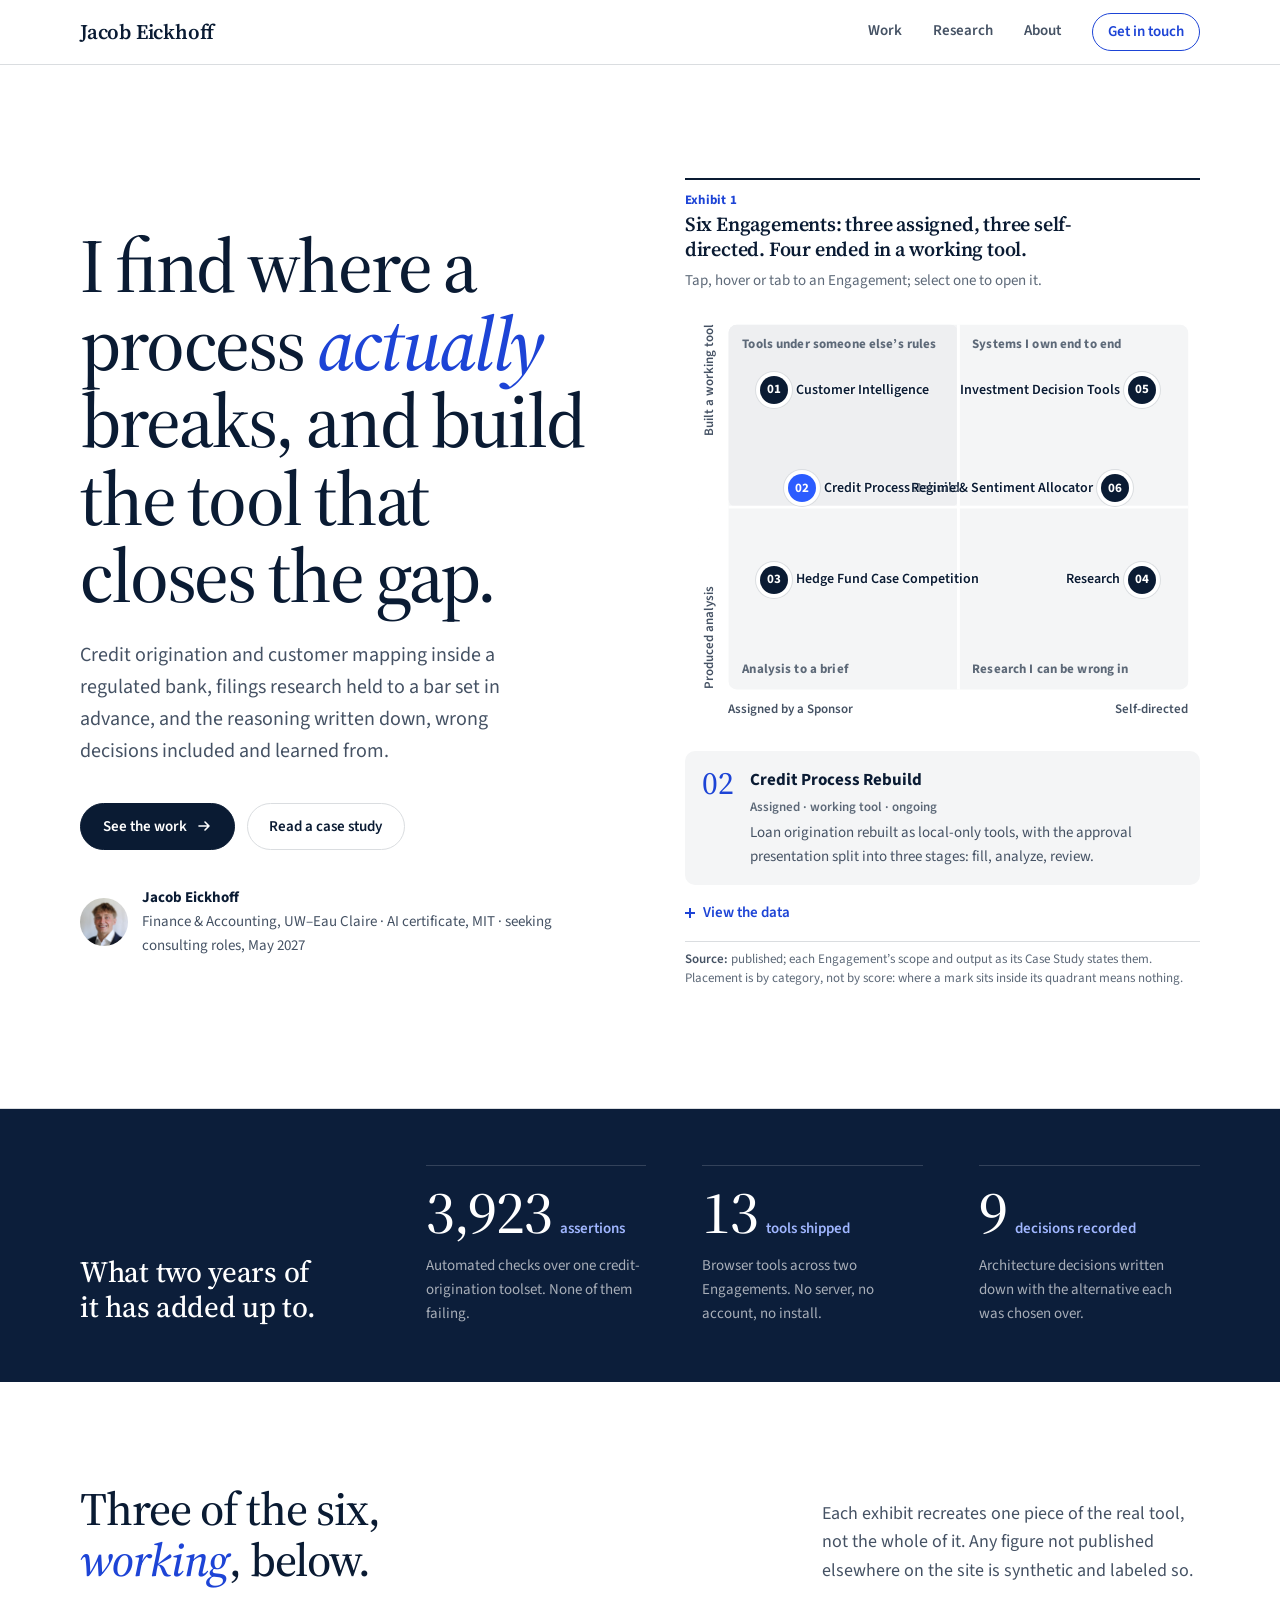
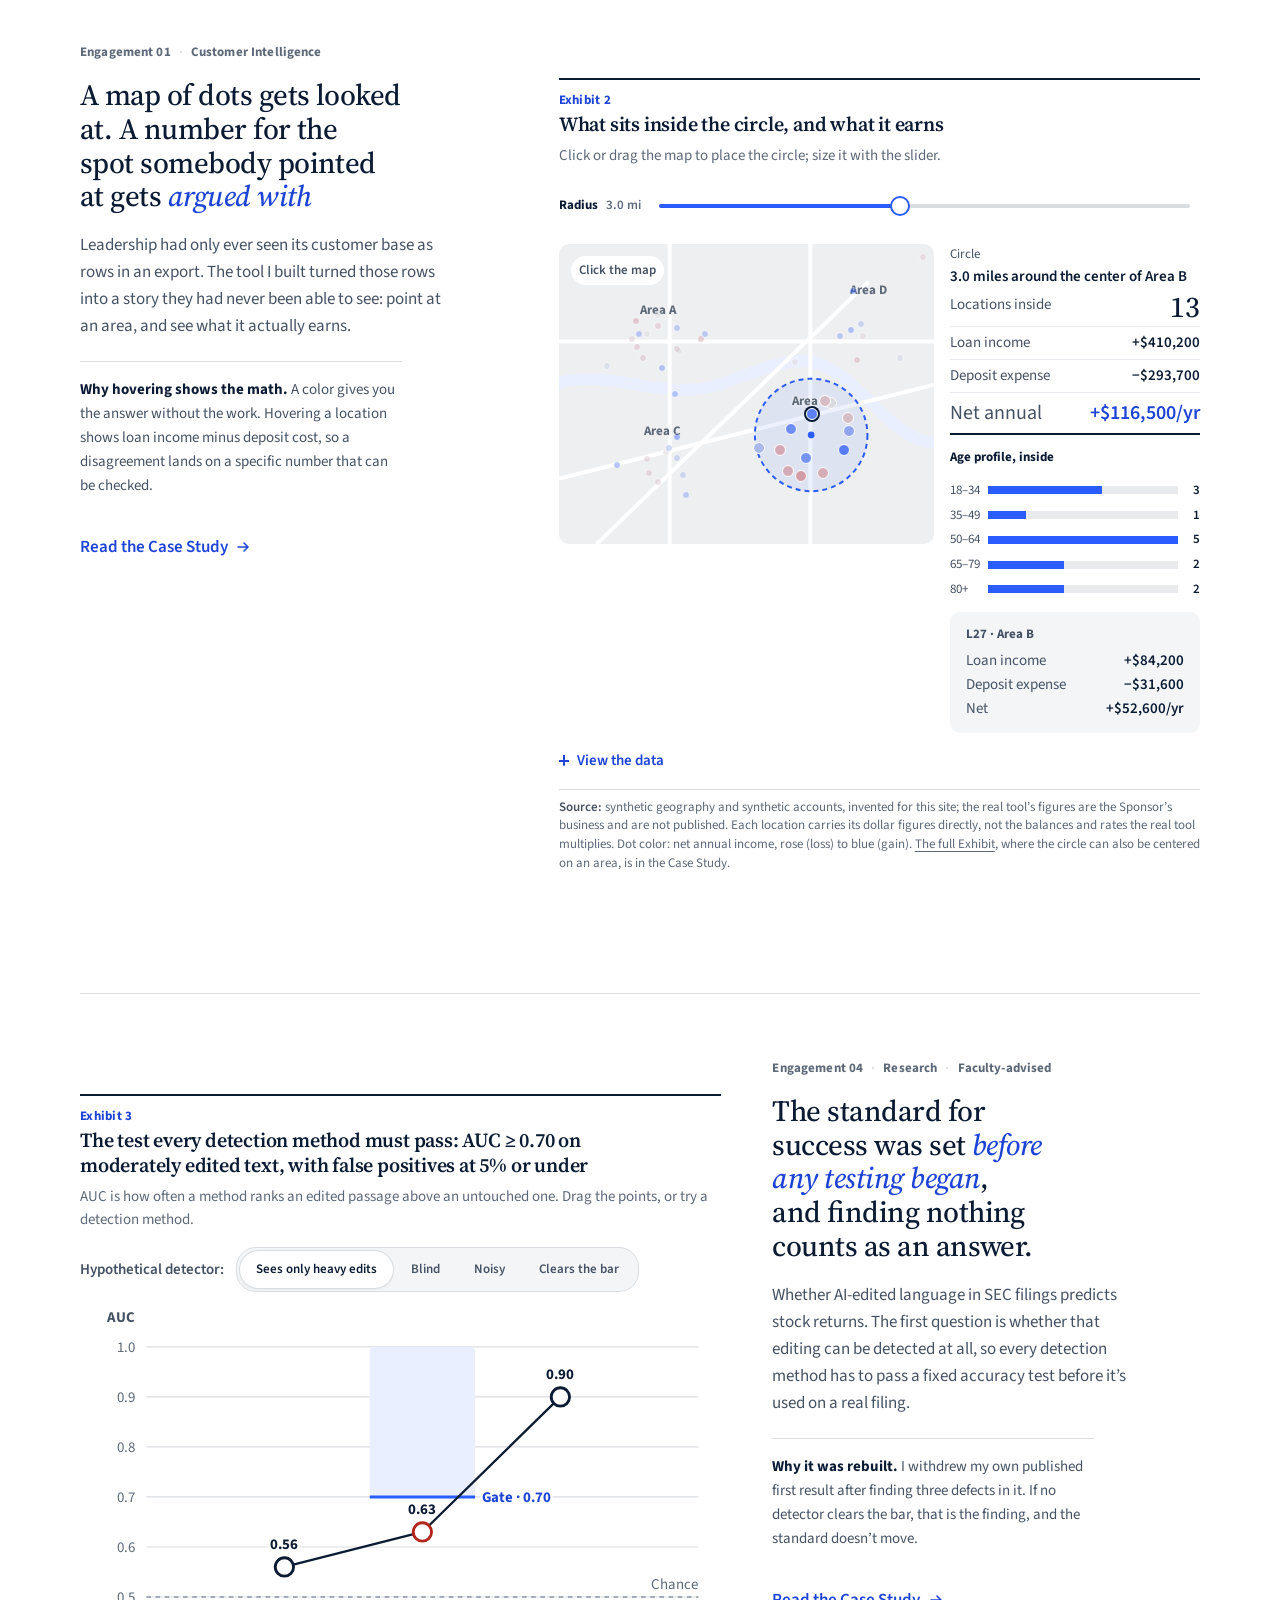
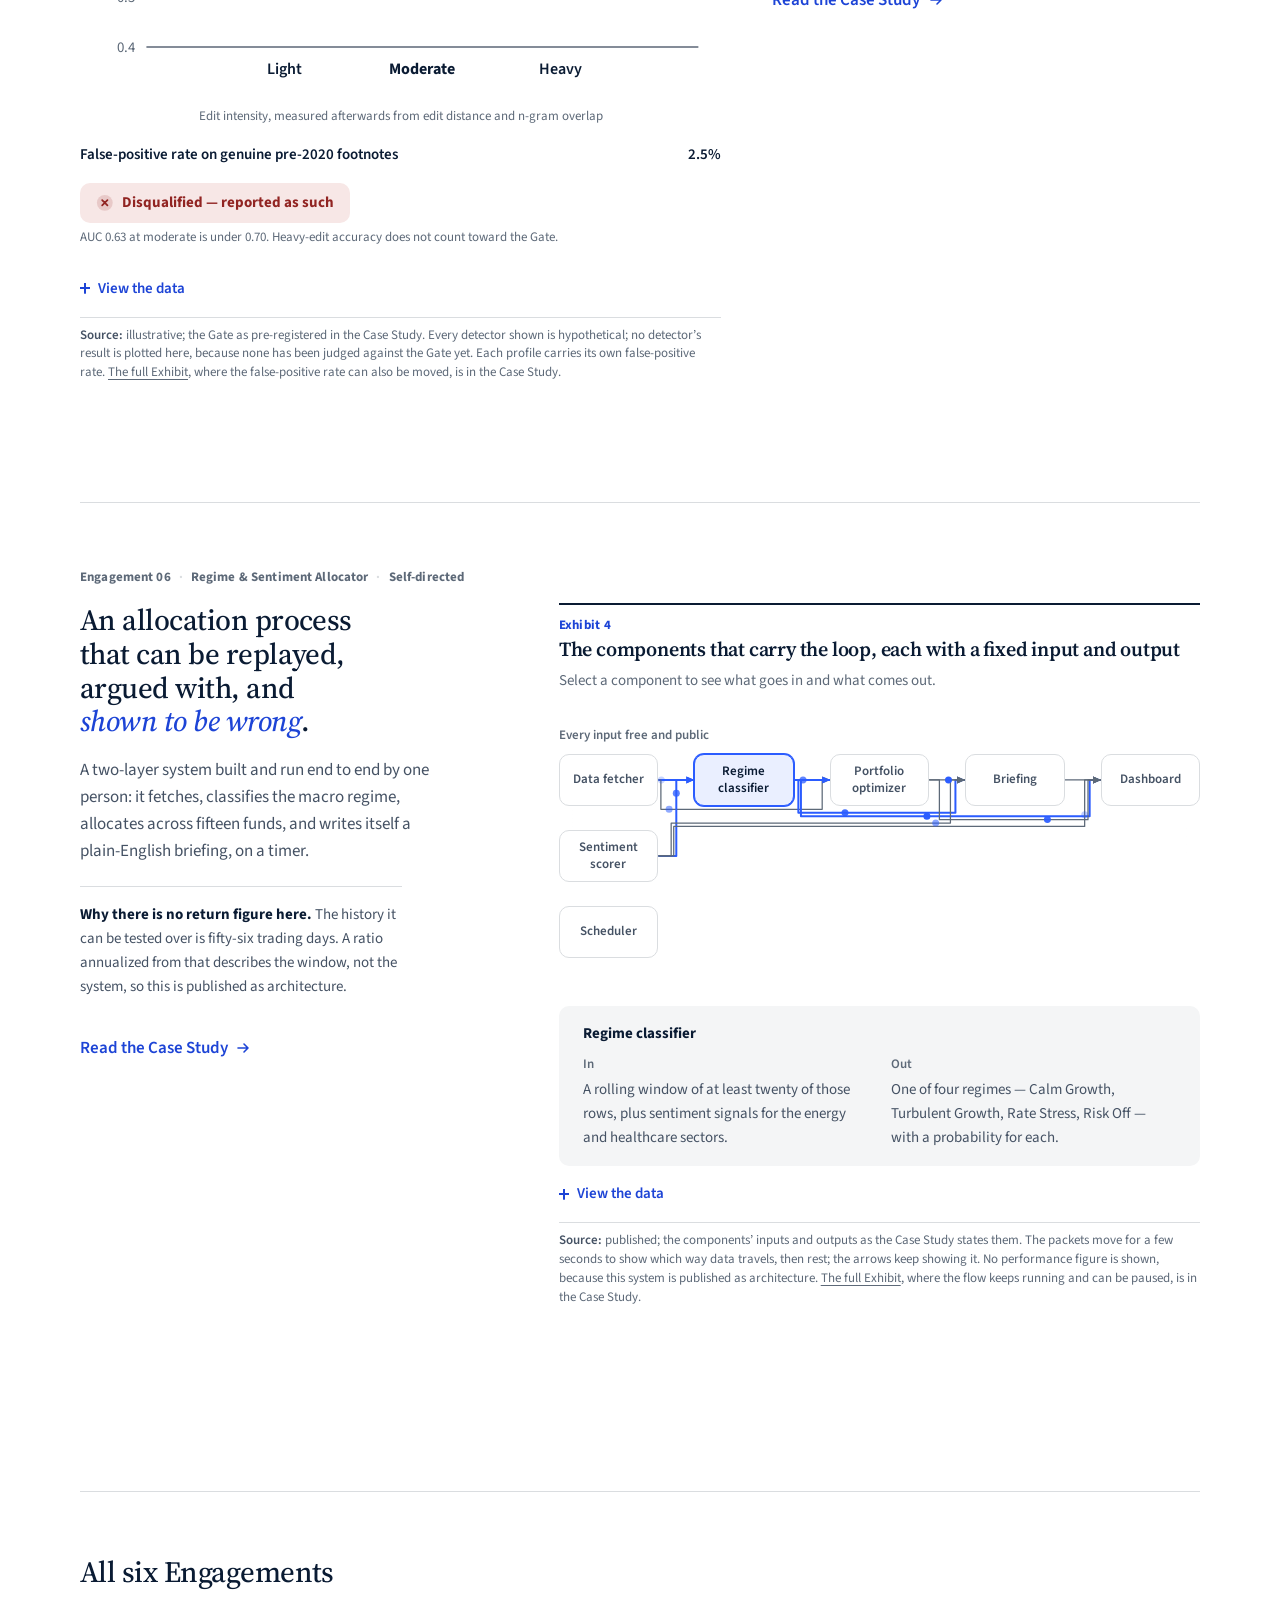
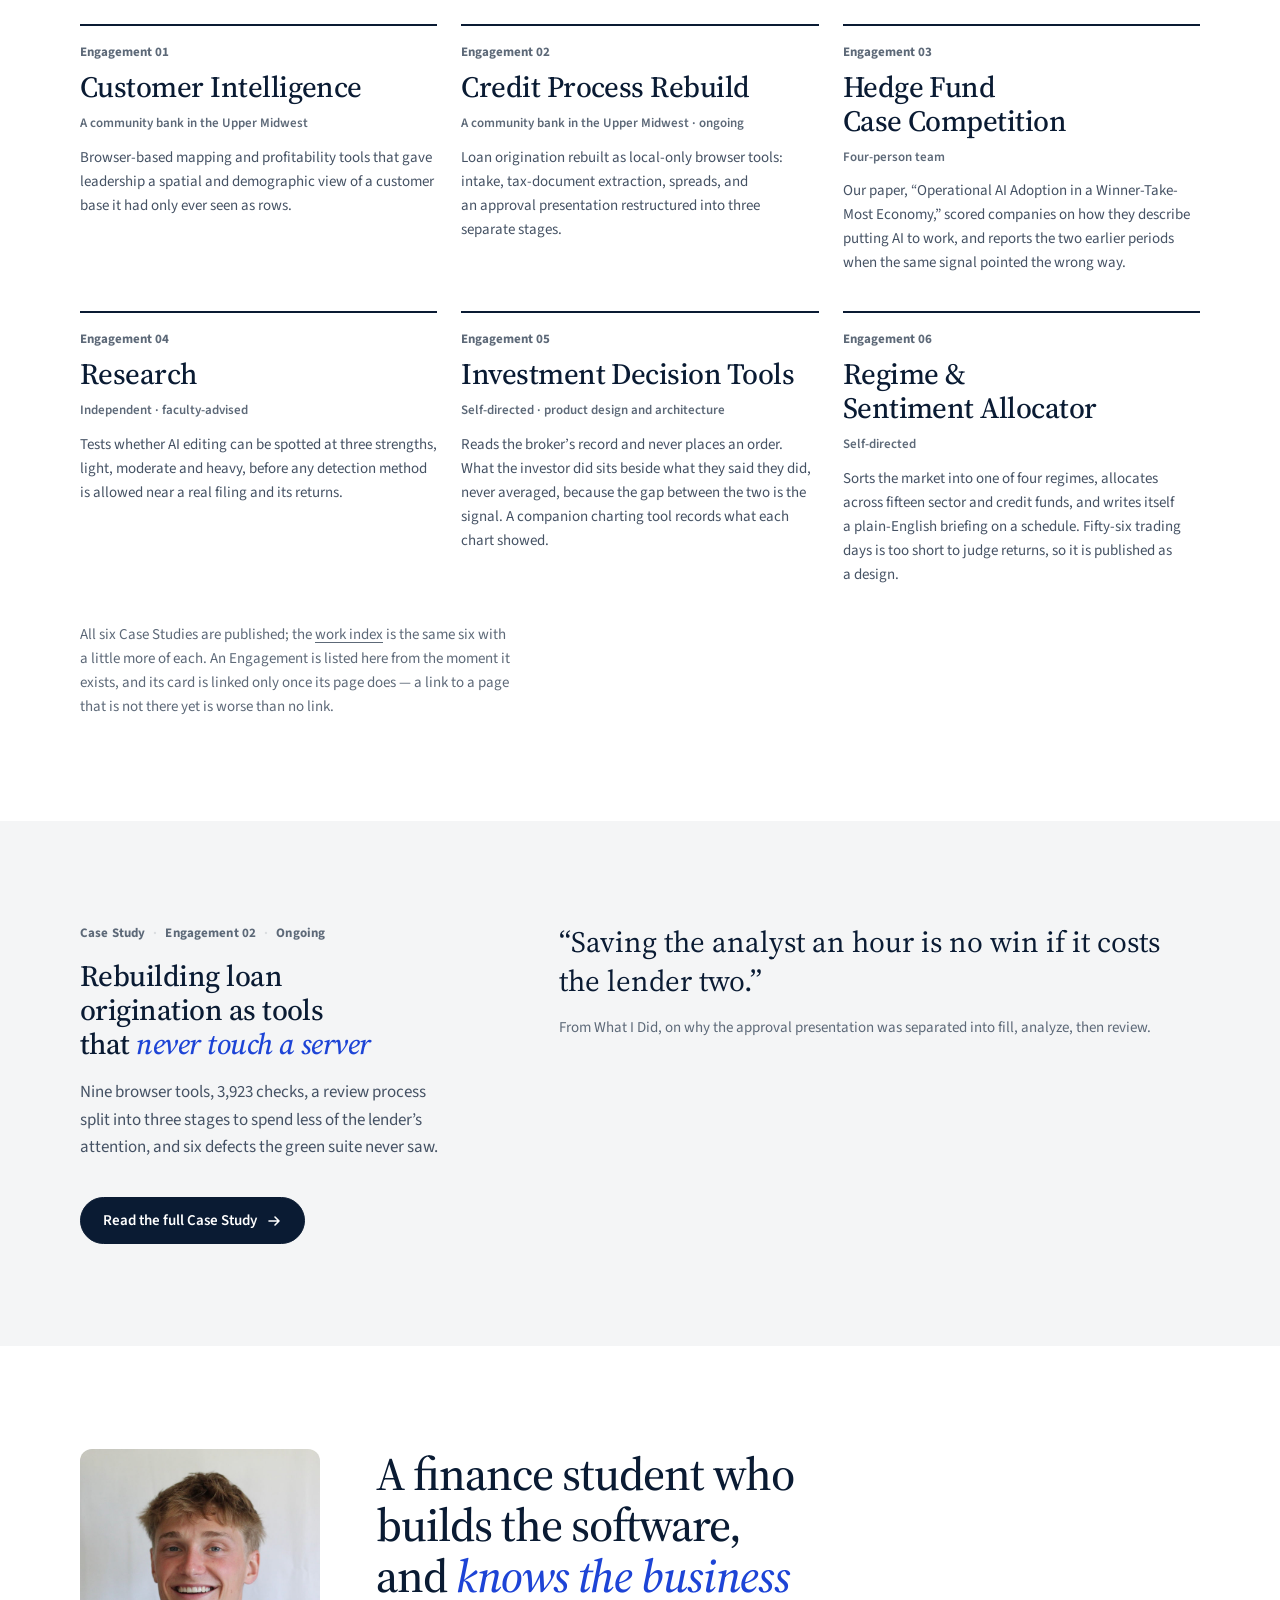
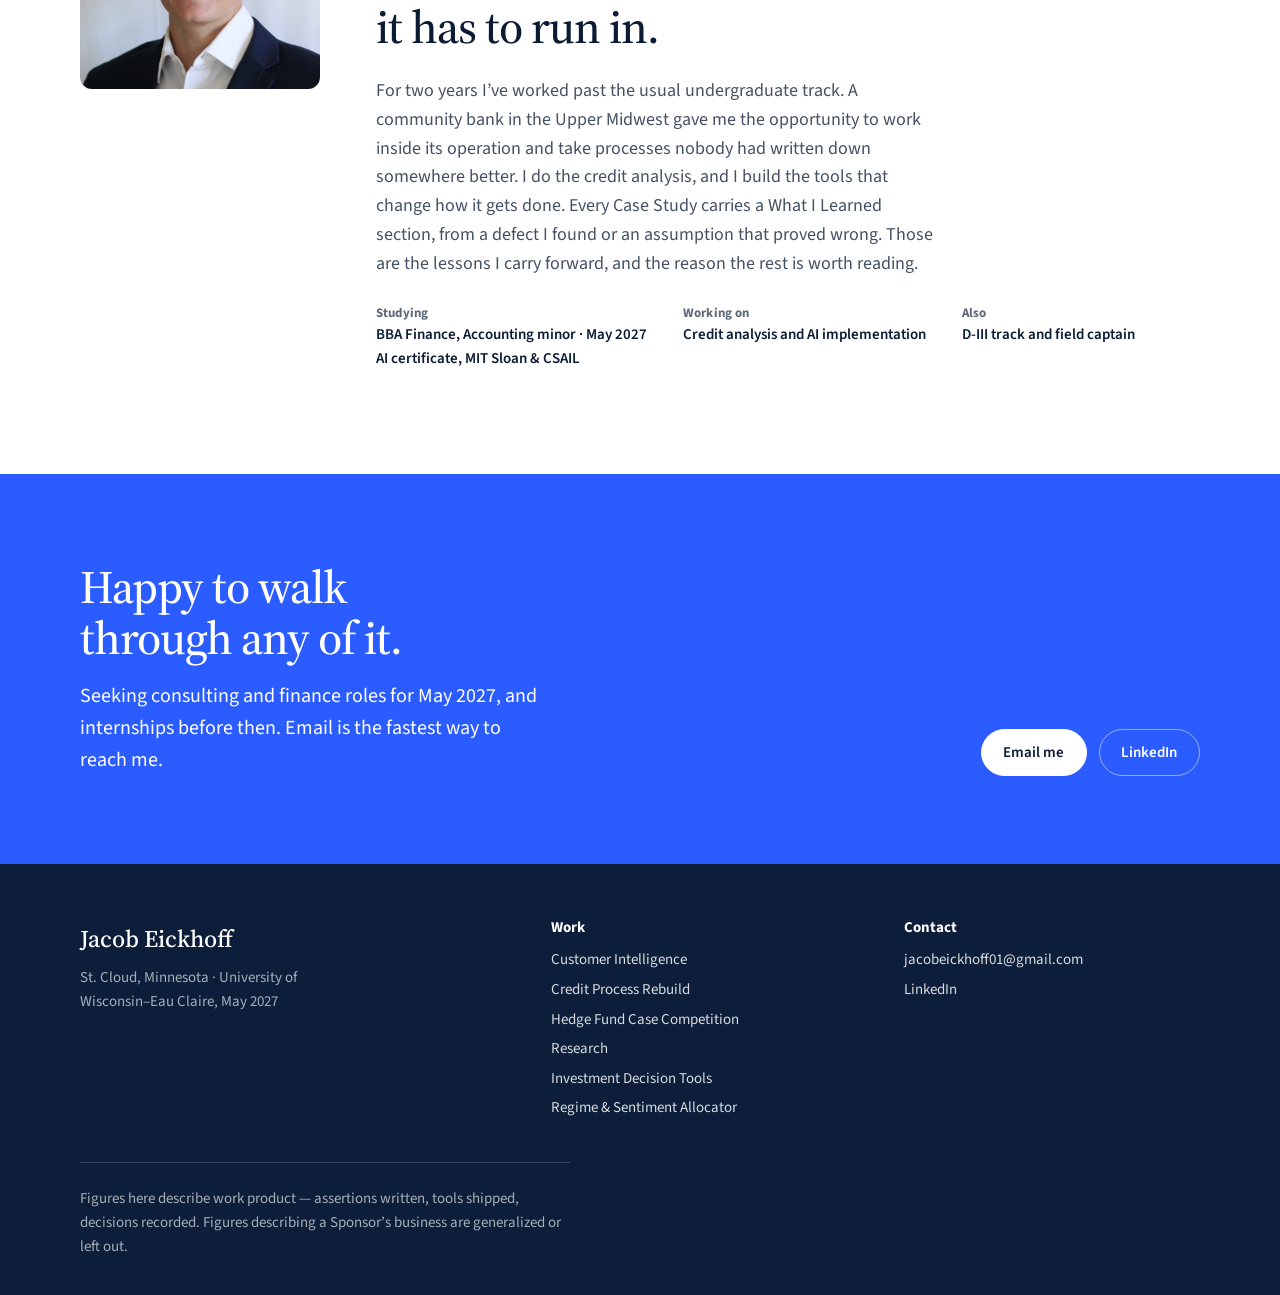
==== commit 56091b7d: "MacroSense's seven components read in Jacob's agreed words, the Dashboard joins both pipeline tables" ====
--- a/index.html
+++ b/index.html
@@ -319,12 +319,13 @@
                     <tr><th scope="col">Component</th><th scope="col">In</th><th scope="col">Out</th><th scope="col">Hands its output to</th></tr>
                   </thead>
                   <tbody>
-                    <tr><th scope="row">Data fetcher</th><td>Public macro series and public market prices &mdash; Treasury yields at two and ten years and the spread between them, high-yield and investment-grade credit spreads, the volatility index and its term structure, and one- and three-month momentum for each of fifteen sector and credit exchange-traded funds.</td><td>One dated row, fifty-eight columns wide.</td><td>Regime classifier, Portfolio optimizer</td></tr>
-                    <tr><th scope="row">Regime classifier</th><td>A rolling window of at least twenty of those rows.</td><td>One of four regimes &mdash; Calm Growth, Turbulent Growth, Rate Stress, Risk Off &mdash; with a probability across all four, from a four-state Gaussian hidden Markov model.</td><td>Portfolio optimizer, Briefing</td></tr>
-                    <tr><th scope="row">Portfolio optimizer</th><td>The regime and the current signal row.</td><td>Weights across the same fifteen funds, summing to one.</td><td>Briefing</td></tr>
-                    <tr><th scope="row">Sentiment scorer</th><td>Earnings-call transcripts and 10-K and 10-Q filings, pulled from the SEC&rsquo;s public archive by a companion updater that sleeps between requests to stay inside the published rate limit.</td><td>A score per issuer on four dimensions &mdash; revenue tone, cost and margin direction, confident versus hedged language, newly disclosed risk &mdash; a weighted composite of them, and a sector roll-up that returns to the classifier as one of its features.</td><td>Regime classifier, Briefing</td></tr>
+                    <tr><th scope="row">Data fetcher</th><td>Public macro series and public market prices &mdash; Treasury yields at two and ten years and the spread between them, high-yield and investment-grade credit spreads (the extra yield corporate bonds pay over Treasuries), the volatility index and its term structure (how expected volatility differs between the next month and the next three), and one- and three-month momentum (recent price return) for each of fifteen sector and credit exchange-traded funds.</td><td>One dated row, fifty-eight columns wide.</td><td>Regime classifier, Portfolio optimizer</td></tr>
+                    <tr><th scope="row">Regime classifier</th><td>A rolling window of at least twenty of those rows, plus sentiment signals for the energy and healthcare sectors.</td><td>One of four regimes &mdash; Calm Growth, Turbulent Growth, Rate Stress, Risk Off &mdash; with a probability for each.</td><td>Portfolio optimizer, Briefing, Dashboard</td></tr>
+                    <tr><th scope="row">Portfolio optimizer</th><td>The regime and the current signal row.</td><td>Weights across the same fifteen funds, summing to one.</td><td>Briefing, Dashboard</td></tr>
+                    <tr><th scope="row">Sentiment scorer</th><td>Earnings-call transcripts and 10-K and 10-Q filings from the SEC&rsquo;s public archive, collected by a companion updater that waits between requests to stay under the SEC&rsquo;s rate limit.</td><td>A score for each company on four dimensions &mdash; revenue tone, cost and margin direction, confident versus hedged language, newly disclosed risk &mdash; a weighted composite of the four, and a sector roll-up that goes back to the classifier as one of its features (the inputs a model learns from).</td><td>Regime classifier, Briefing, Dashboard</td></tr>
                     <tr><th scope="row">Scheduler</th><td>The clock and the exchange calendar.</td><td>A completed cycle, logged.</td><td>No other component</td></tr>
-                    <tr><th scope="row">Briefing</th><td>The regime name, the probability vector, the previous weights, the new weights, the sentiment signals.</td><td>A few sentences of plain English saying what changed and why.</td><td>No other component</td></tr>
+                    <tr><th scope="row">Briefing</th><td>The regime name, the probability vector, the previous weights, the new weights, the sentiment signals.</td><td>A few sentences of plain English saying what changed and why.</td><td>Dashboard</td></tr>
+                    <tr><th scope="row">Dashboard</th><td>The regime and its four probabilities, the weights, the sentiment scores, and every past rebalance, which is saved to a local database.</td><td>One page showing where the market stands, what the portfolio holds and why, and how both have changed over time.</td><td>No other component</td></tr>
                   </tbody>
                 </table>
               </div>
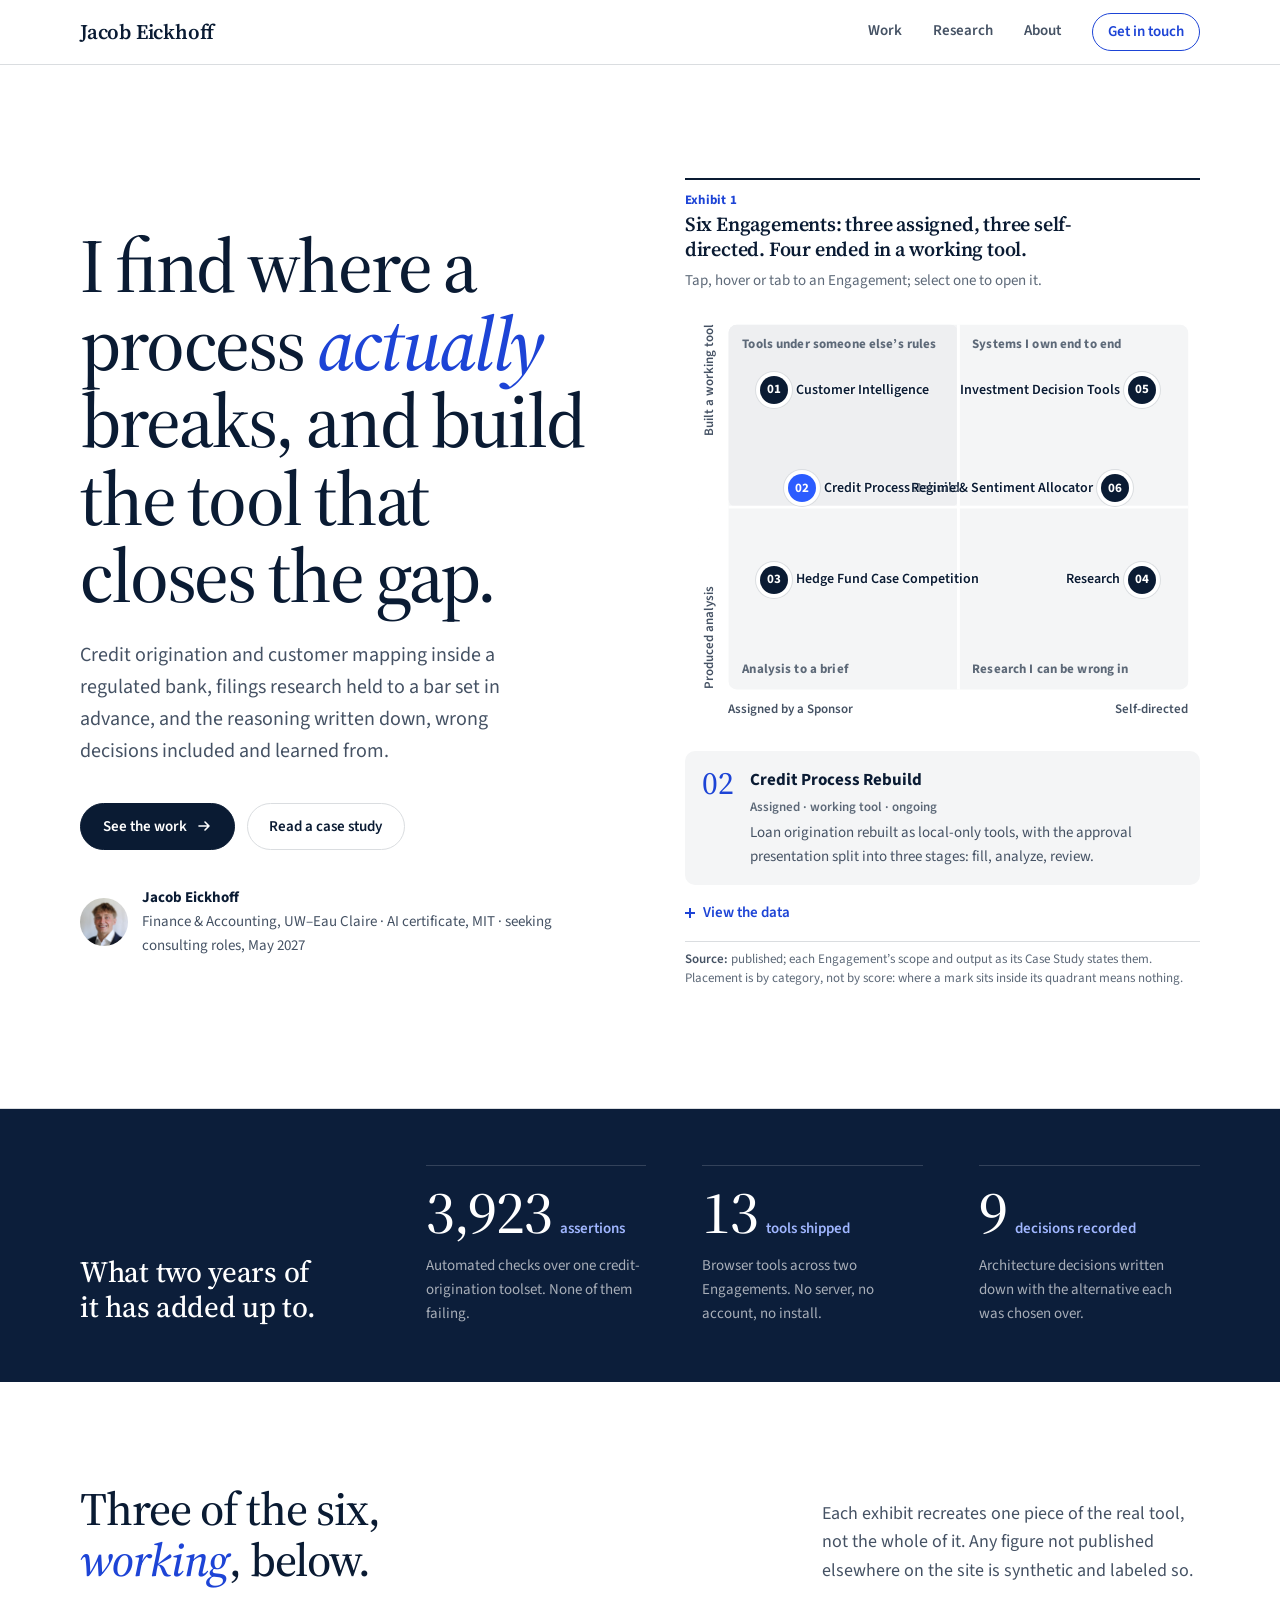
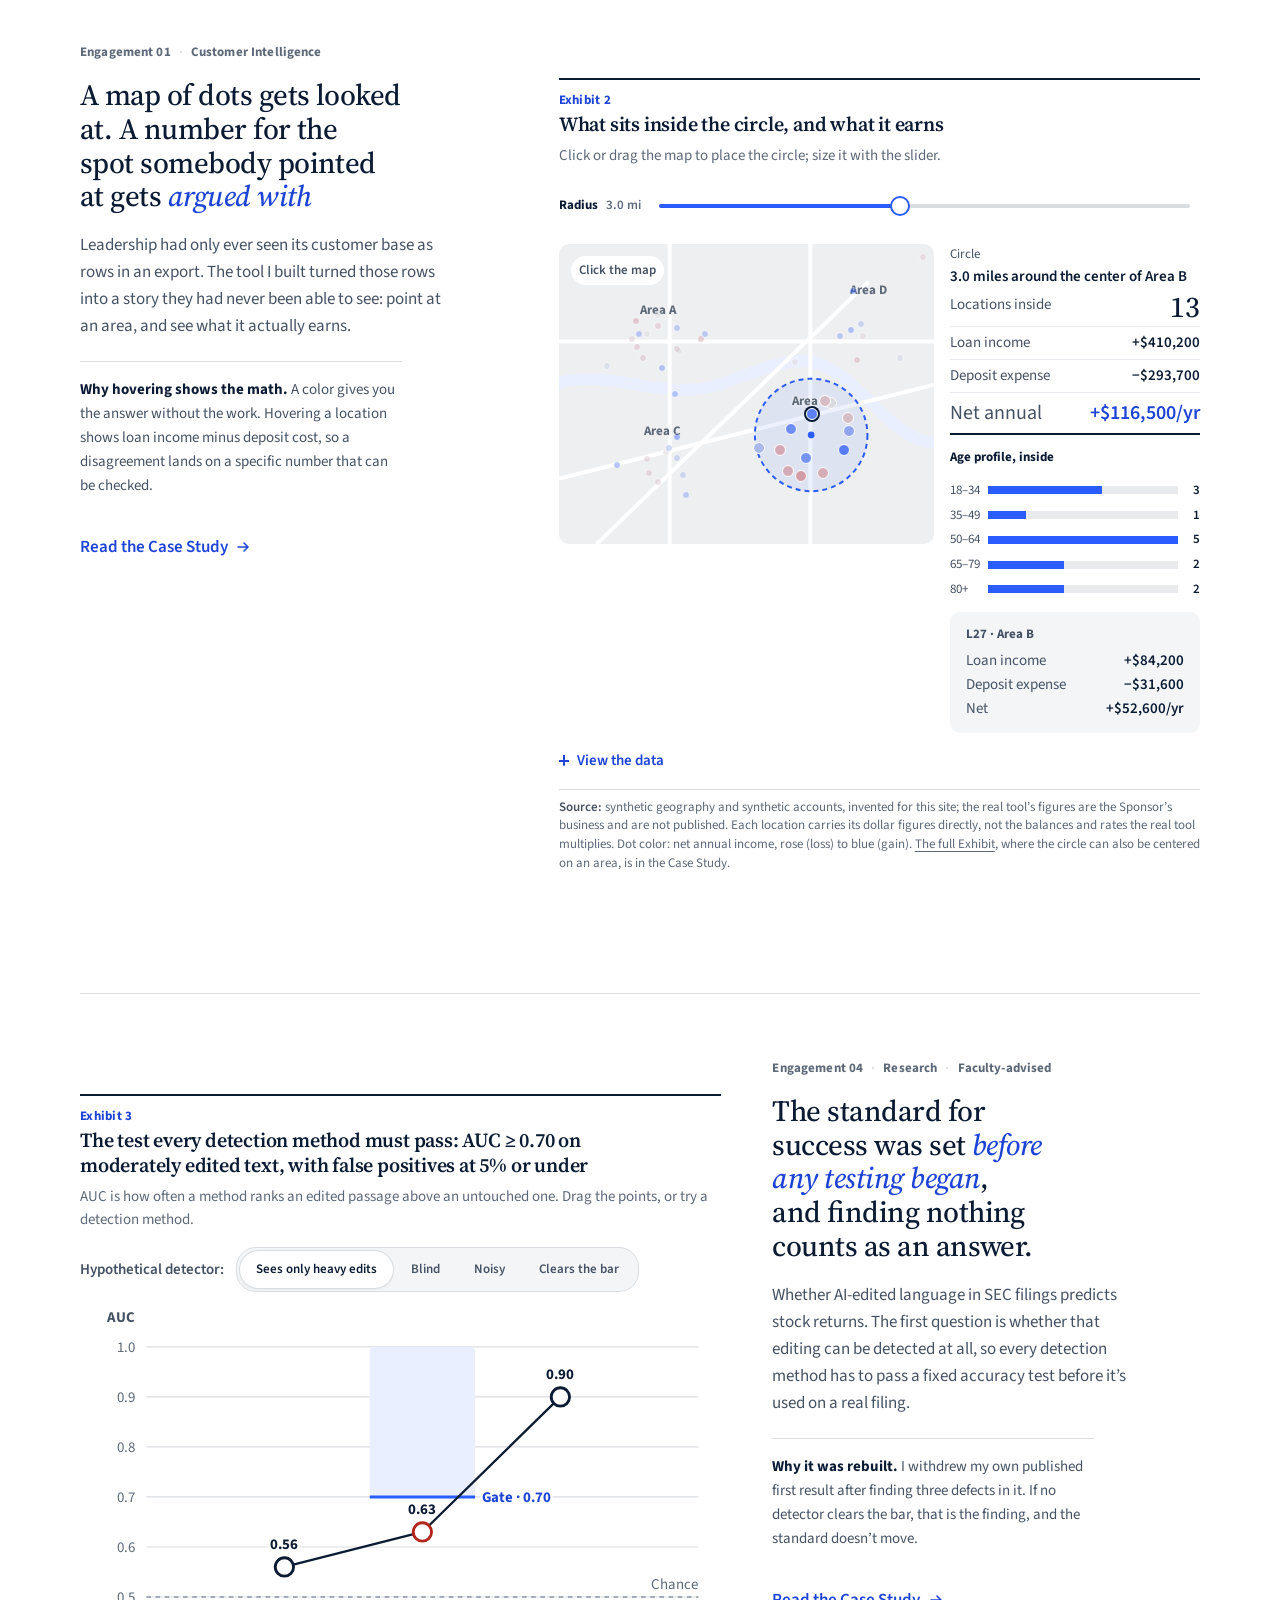
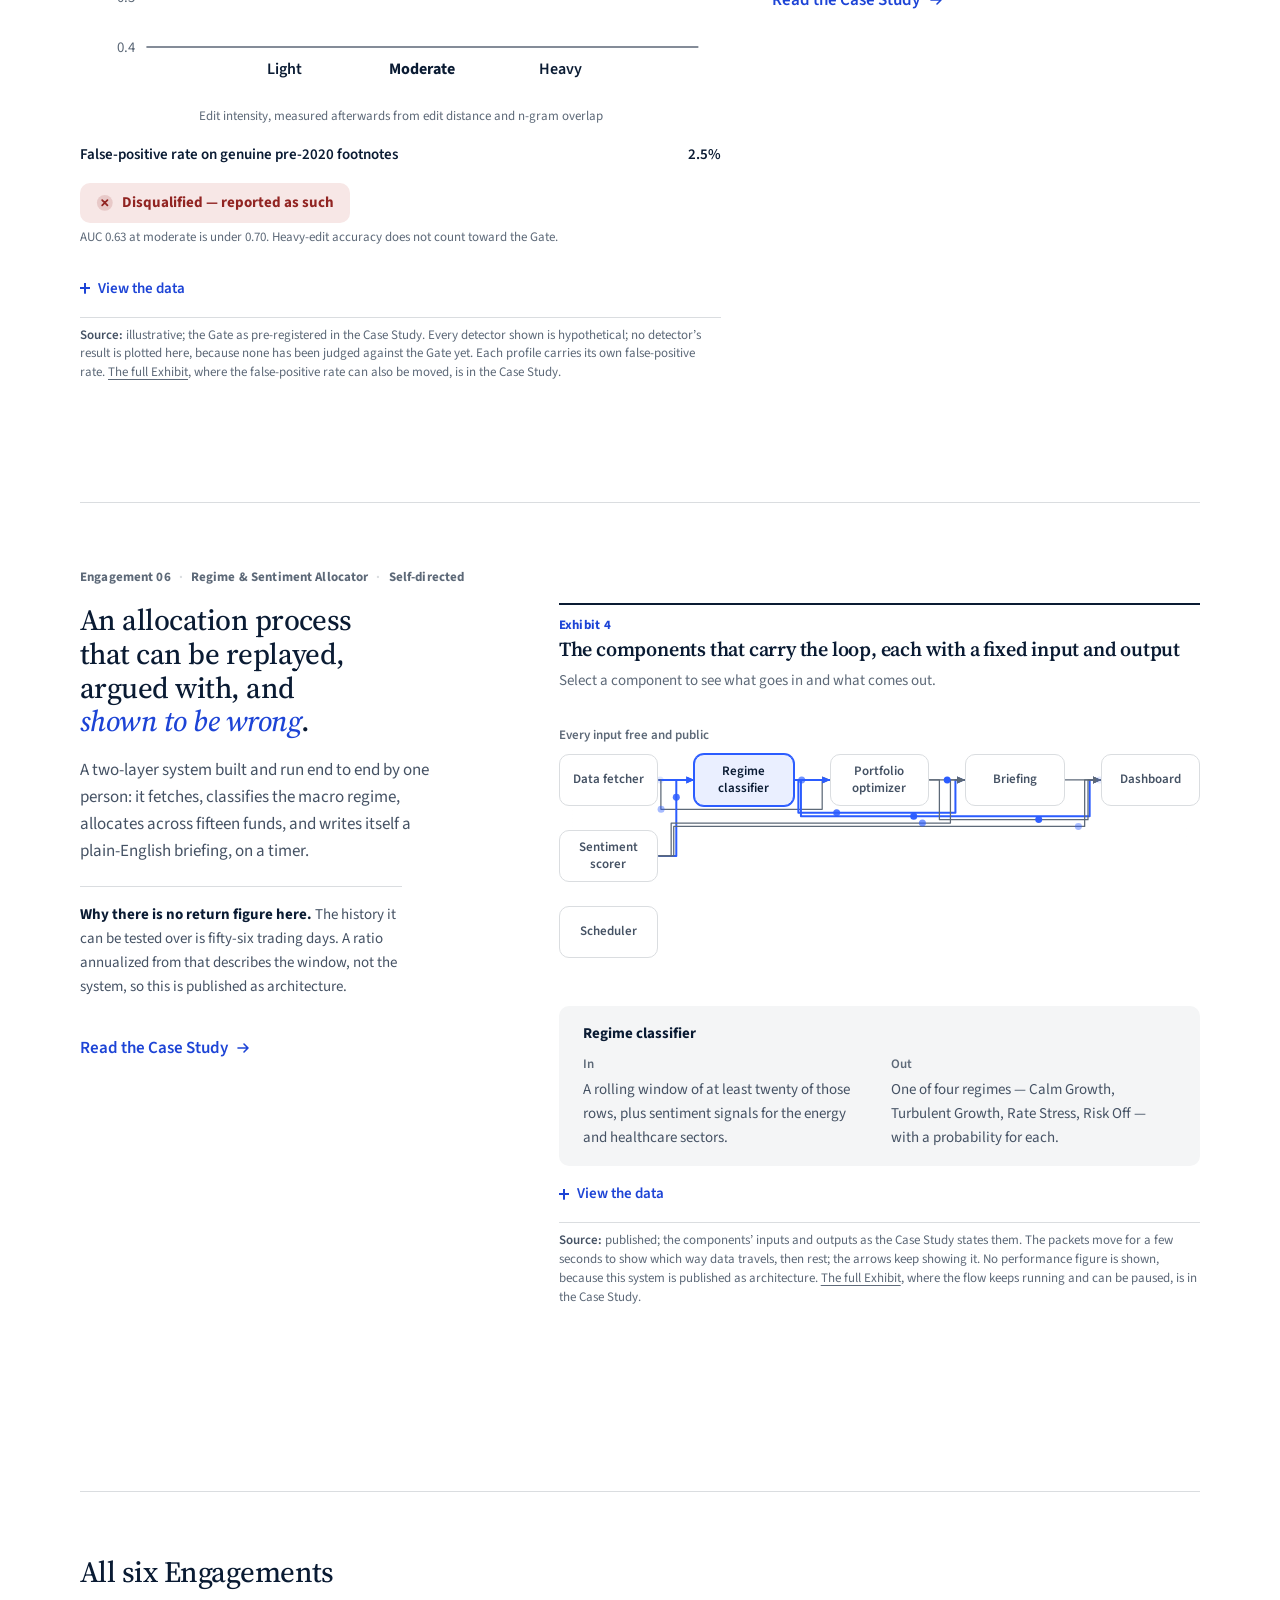
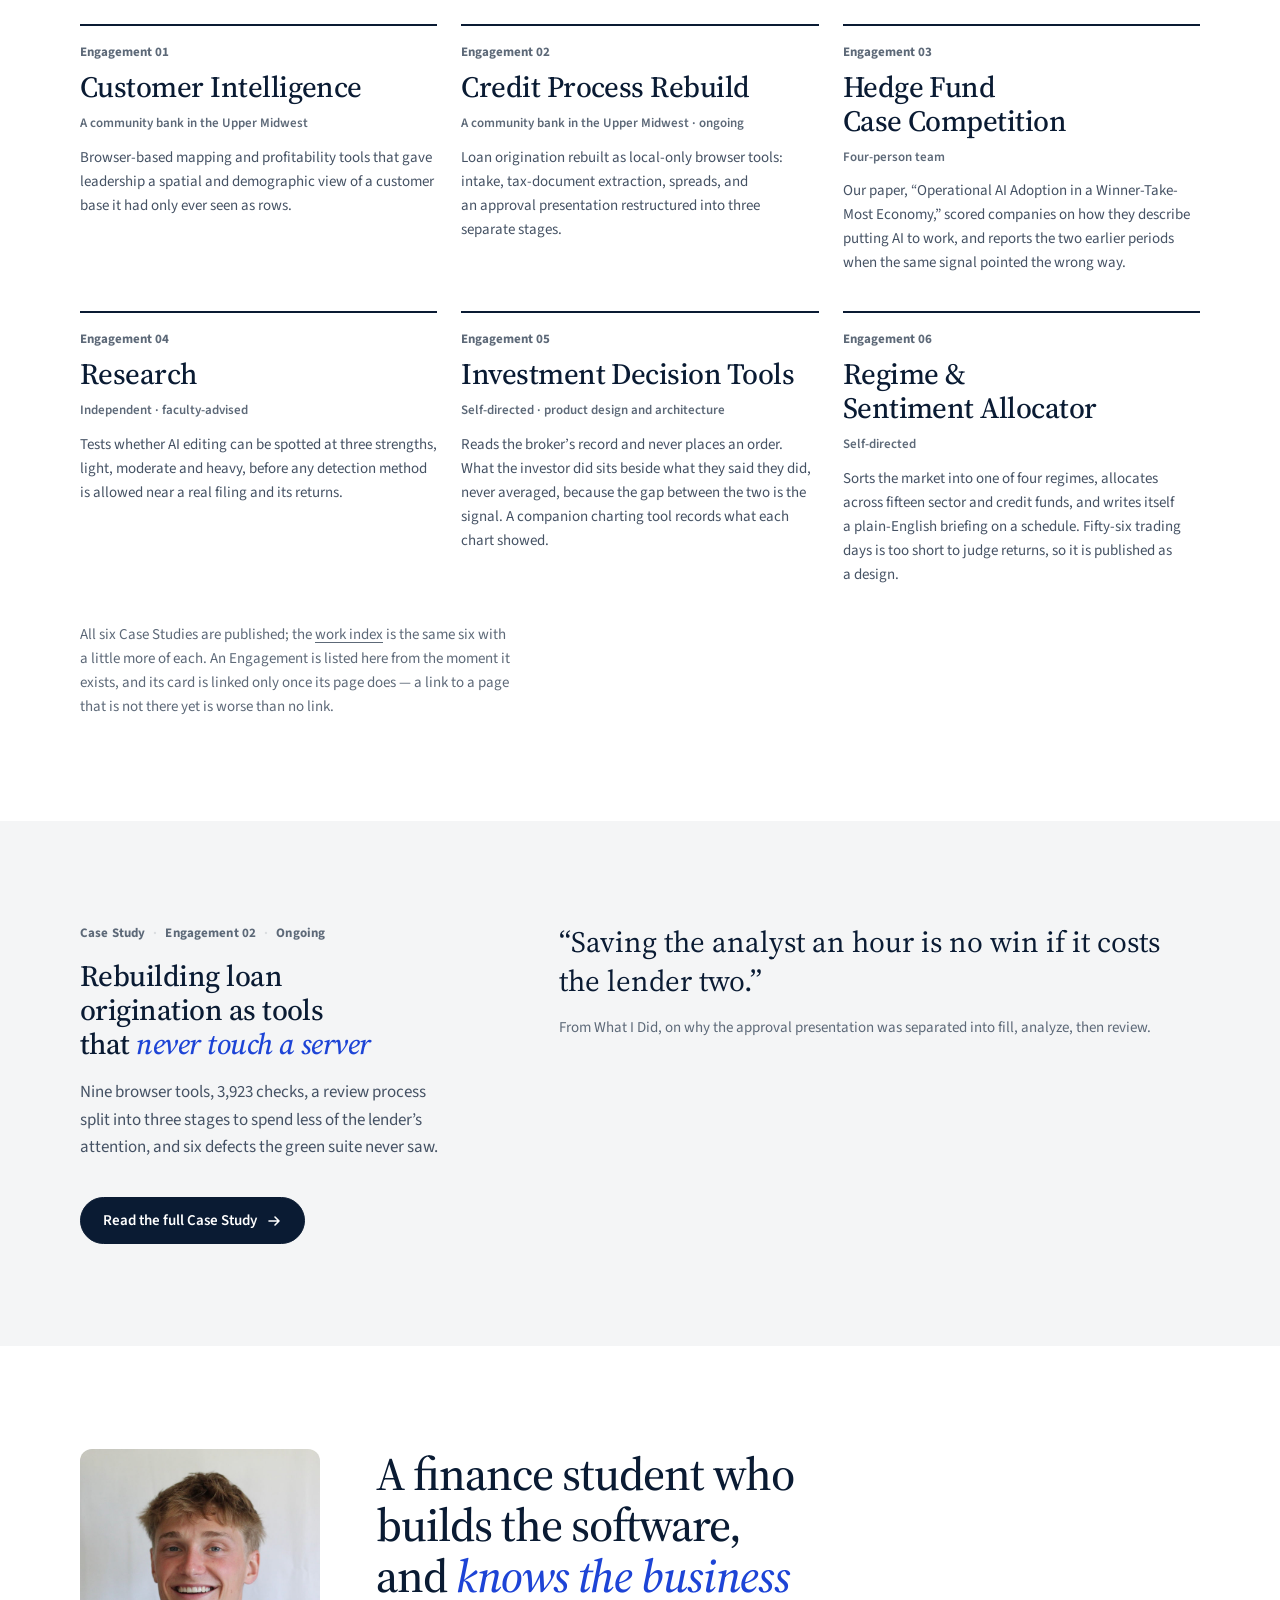
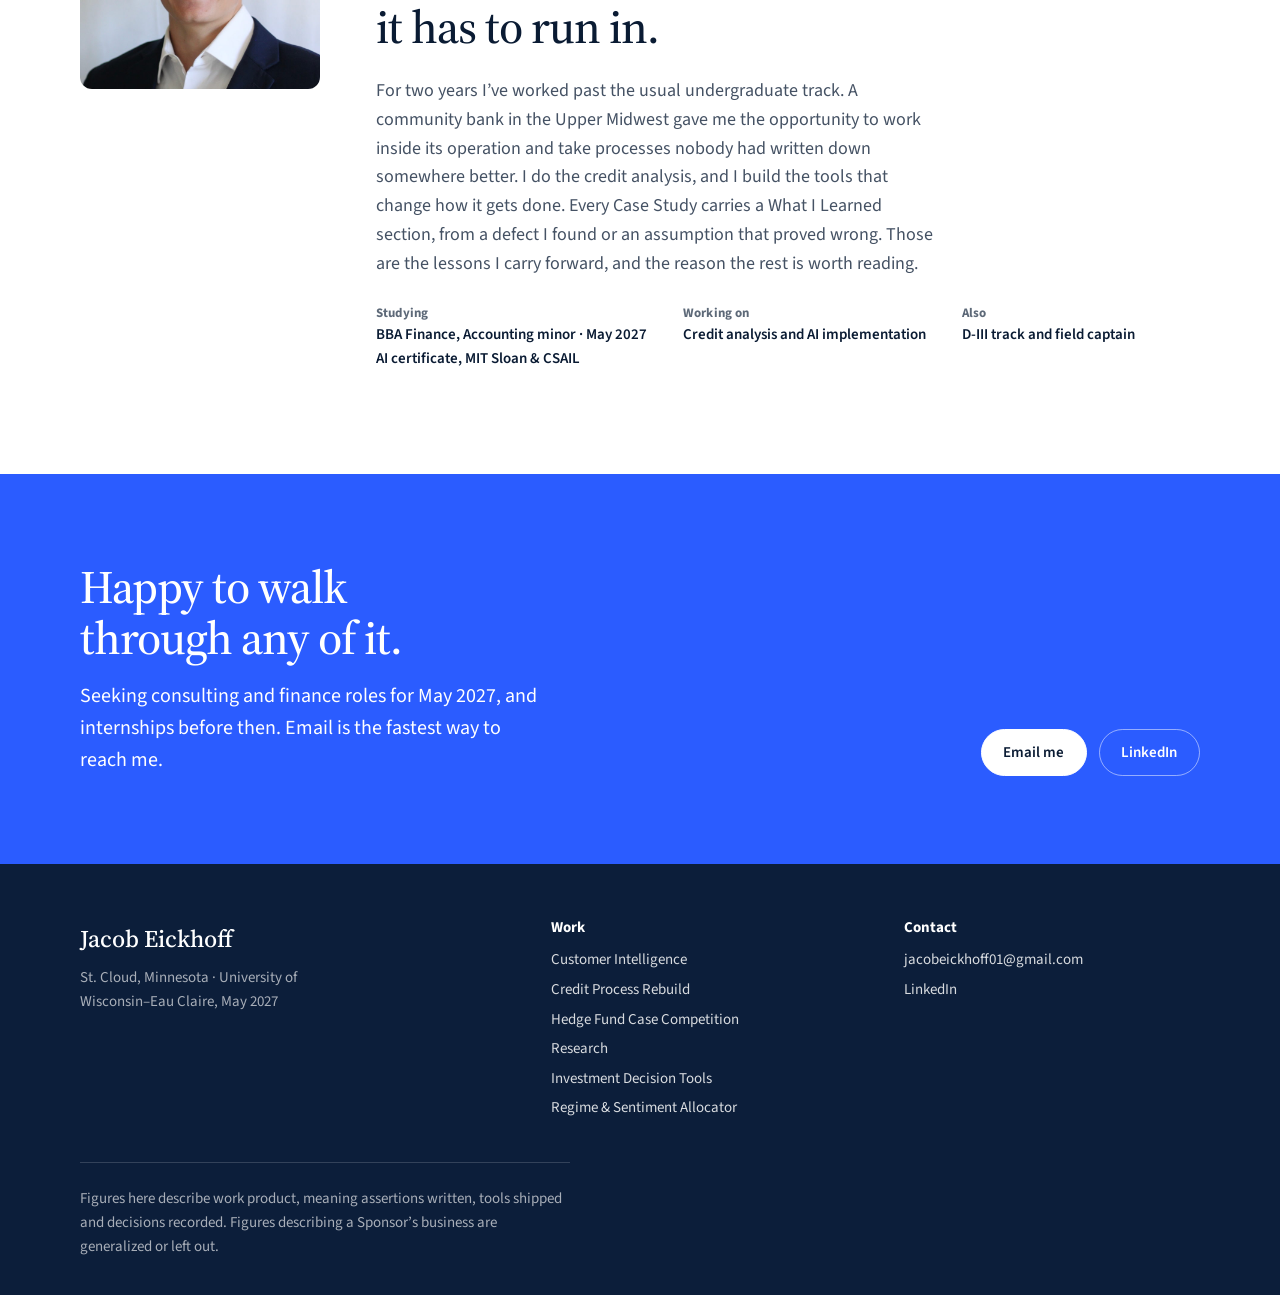
==== commit df2a97b1: "The footer says what its figures describe in plain words on every page, and Customer Intelligence's " ====
--- a/index.html
+++ b/index.html
@@ -484,7 +484,7 @@
           <li><a href="https://www.linkedin.com/in/jacob-eickhoff" rel="me noopener">LinkedIn</a></li>
         </ul>
       </div>
-      <p class="site-footer__note">Figures here describe work product &mdash; assertions written, tools shipped, decisions recorded. Figures describing a Sponsor&rsquo;s business are generalized or left out.</p>
+      <p class="site-footer__note">Figures here describe work product, meaning assertions written, tools shipped and decisions recorded. Figures describing a Sponsor&rsquo;s business are generalized or left out.</p>
     </div>
   </footer>
 <!-- /chrome:footer -->
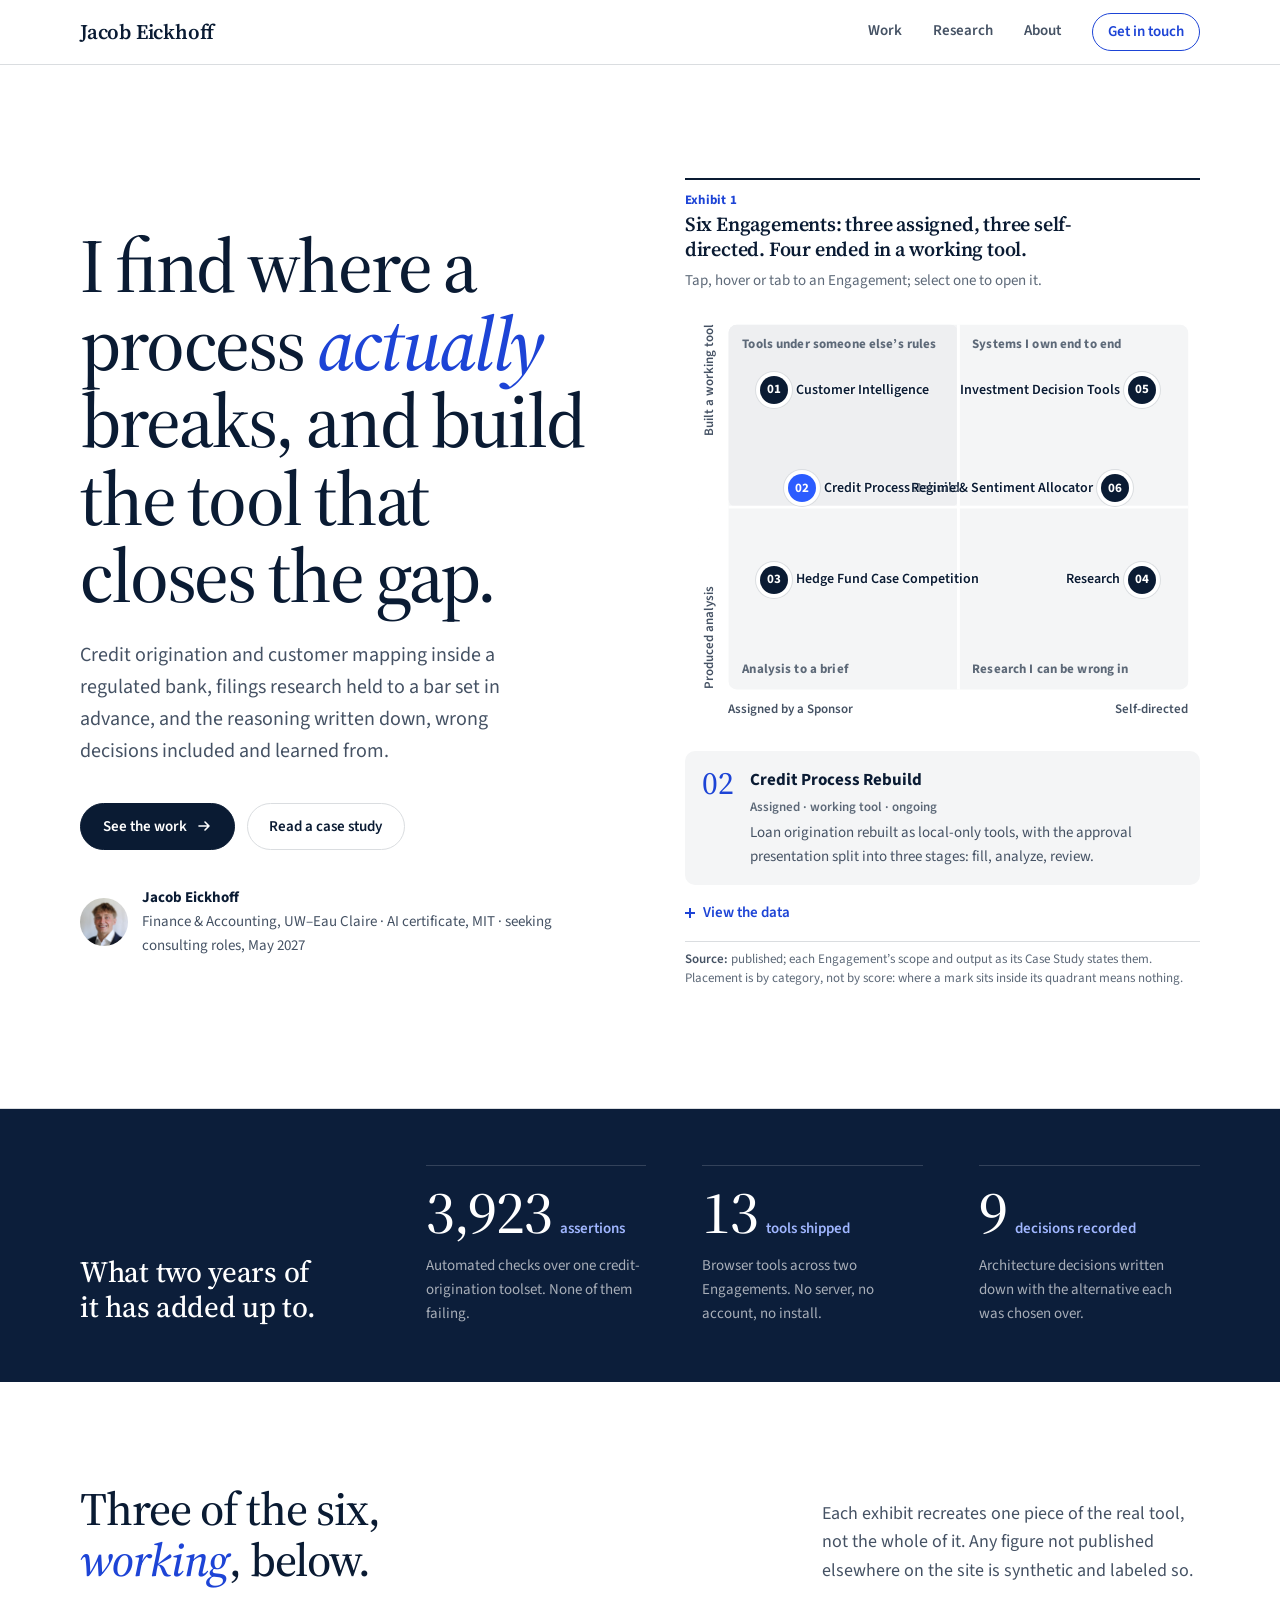
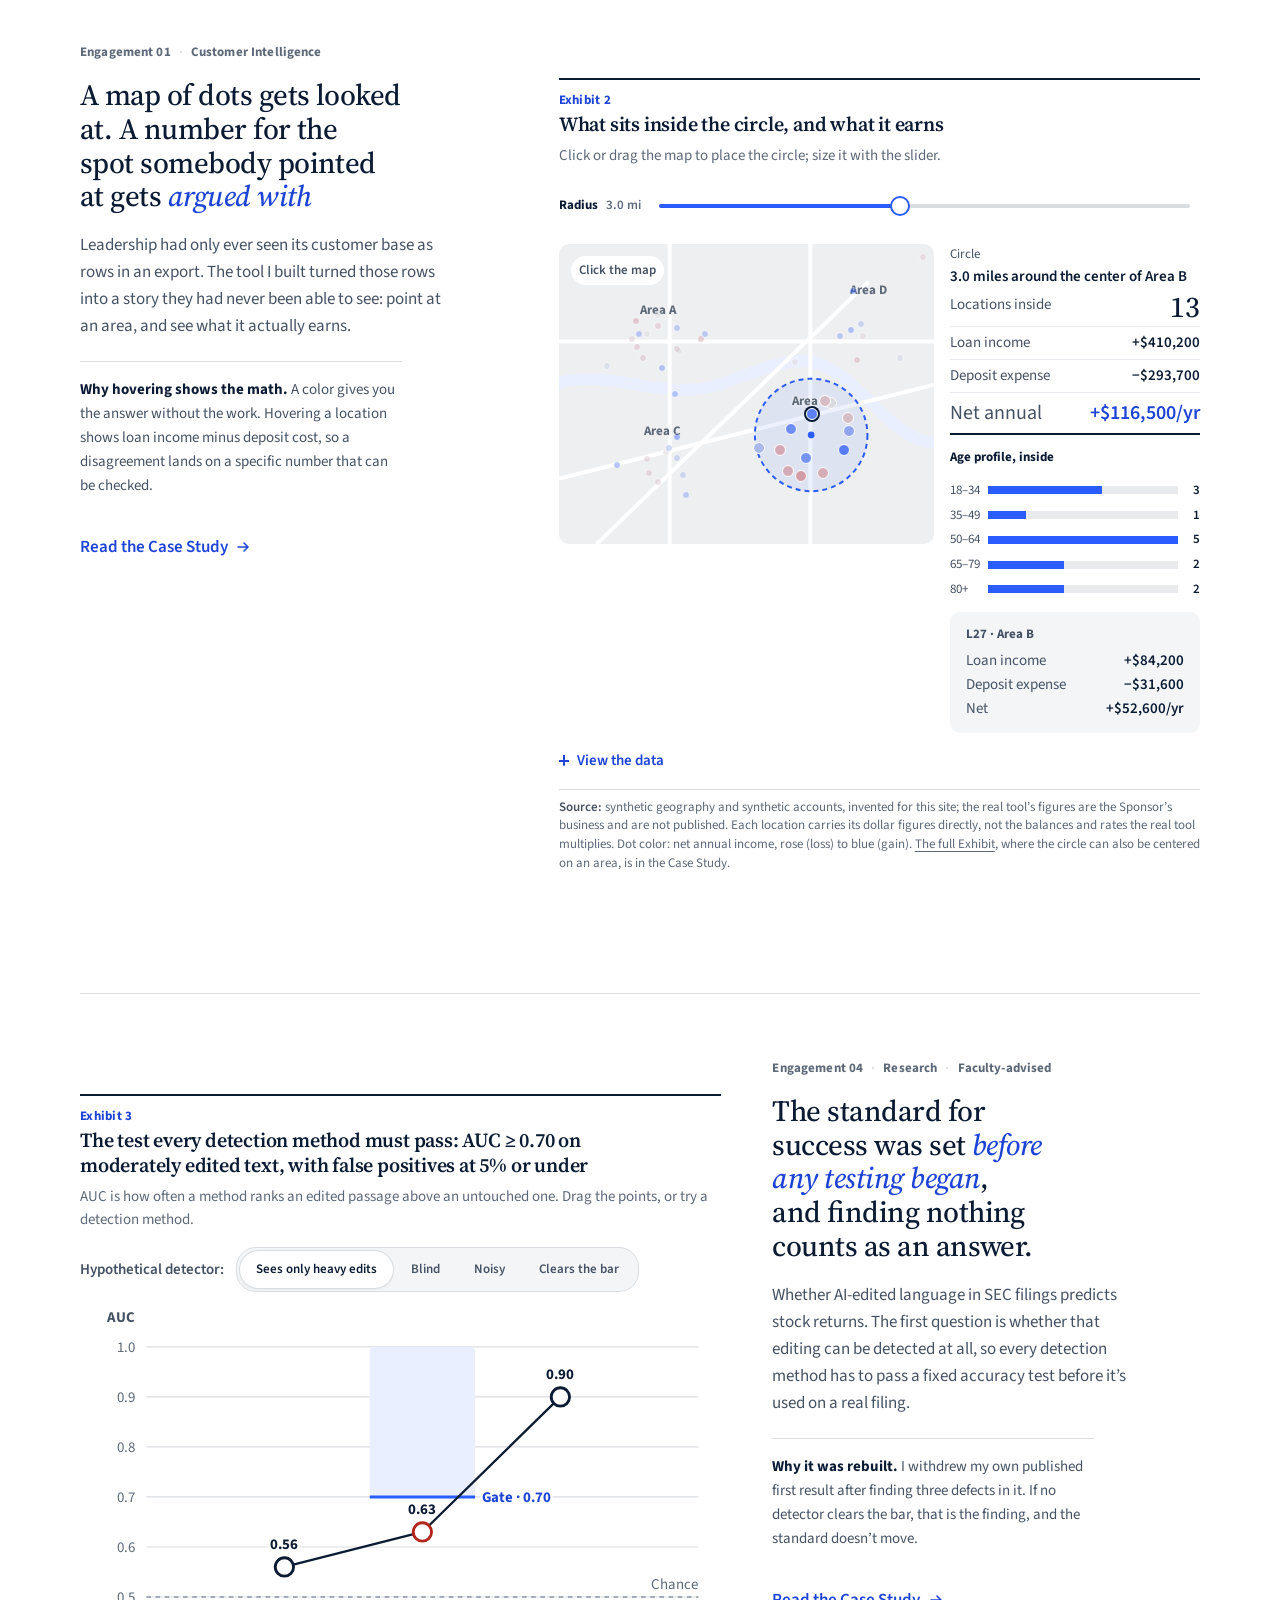
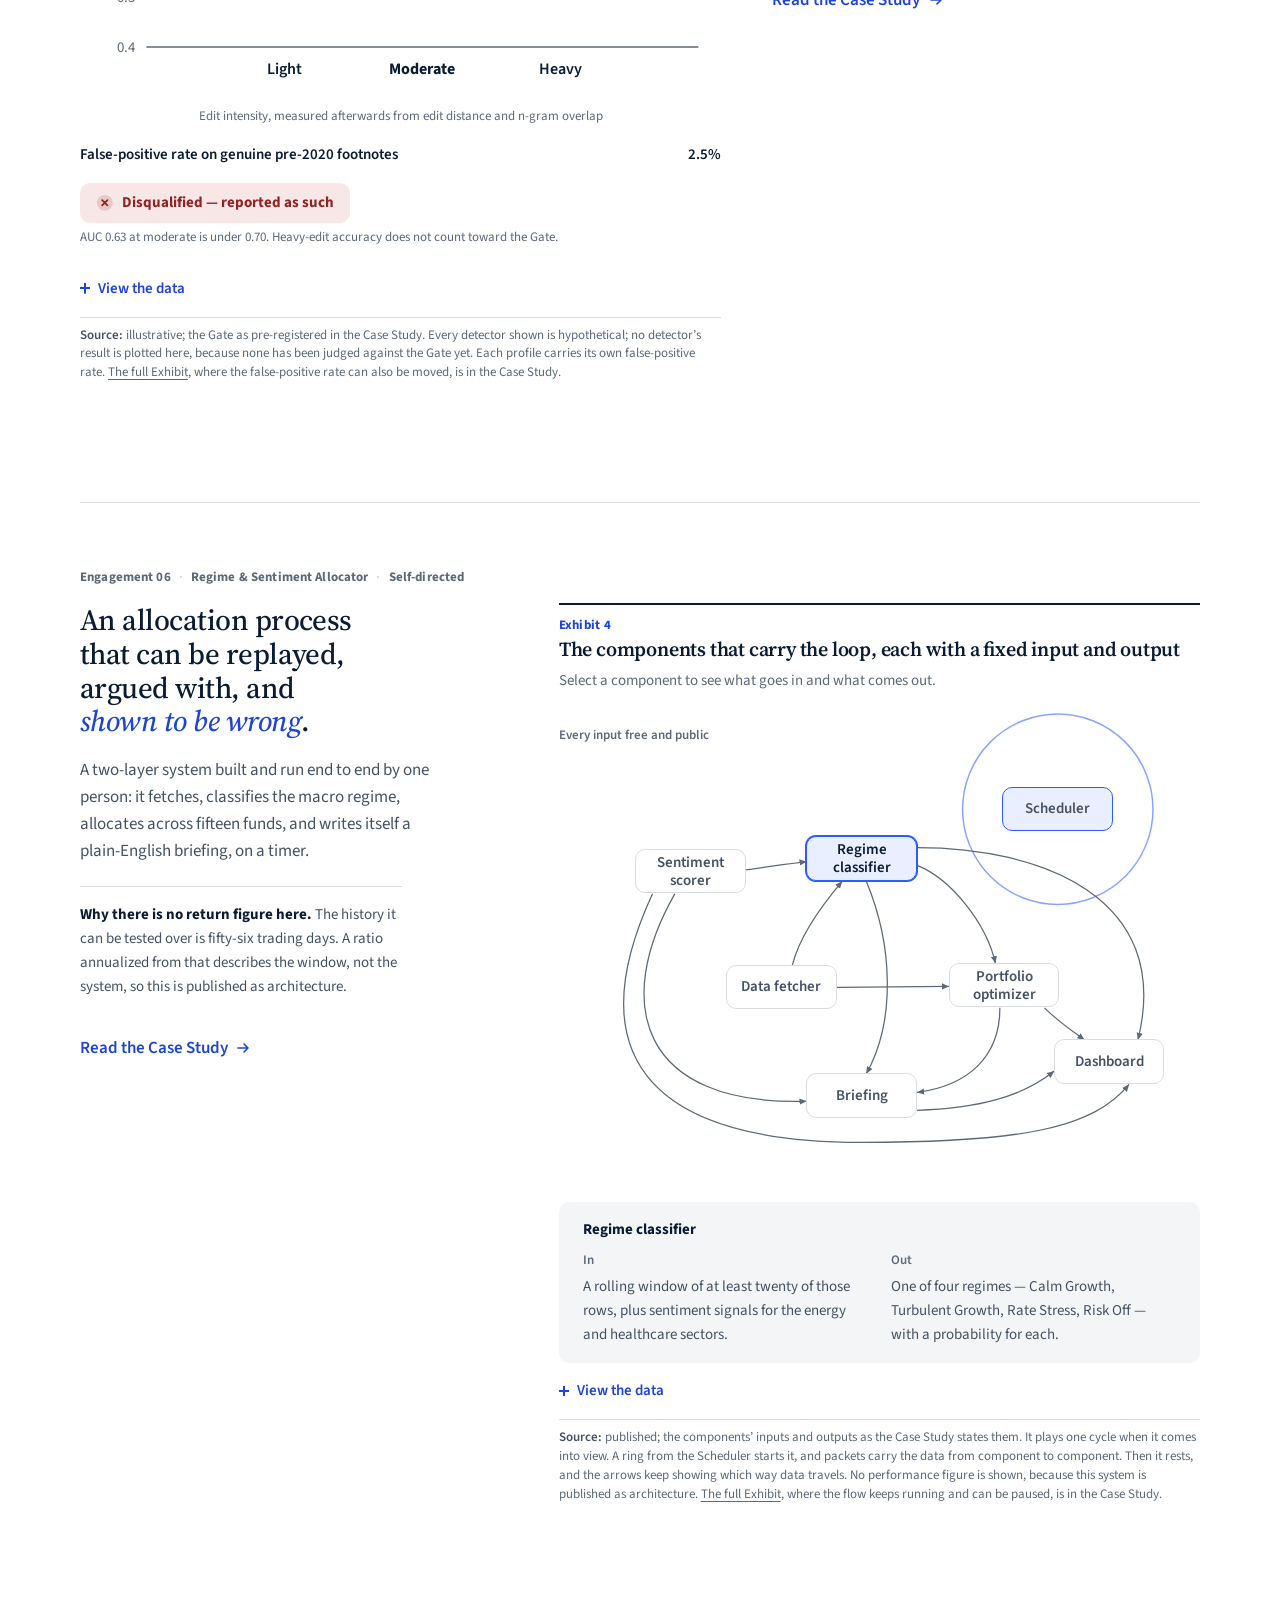
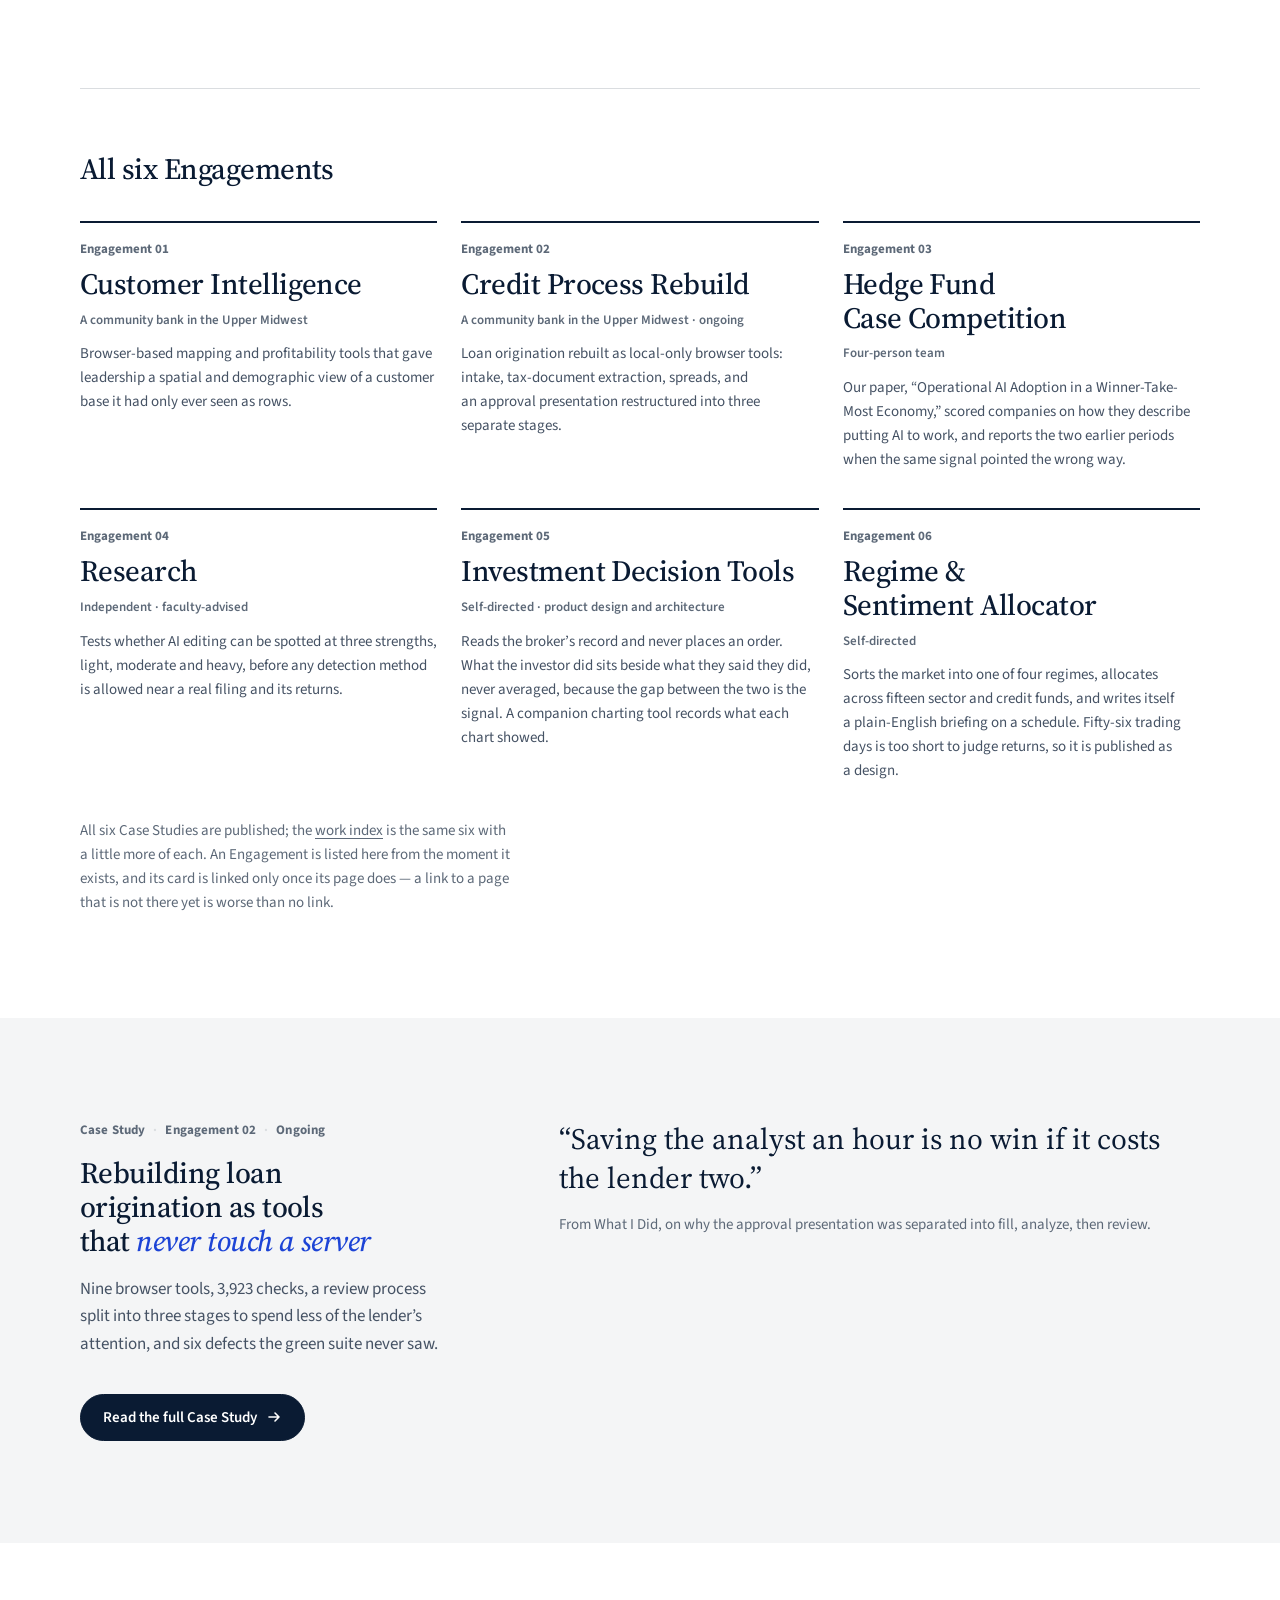
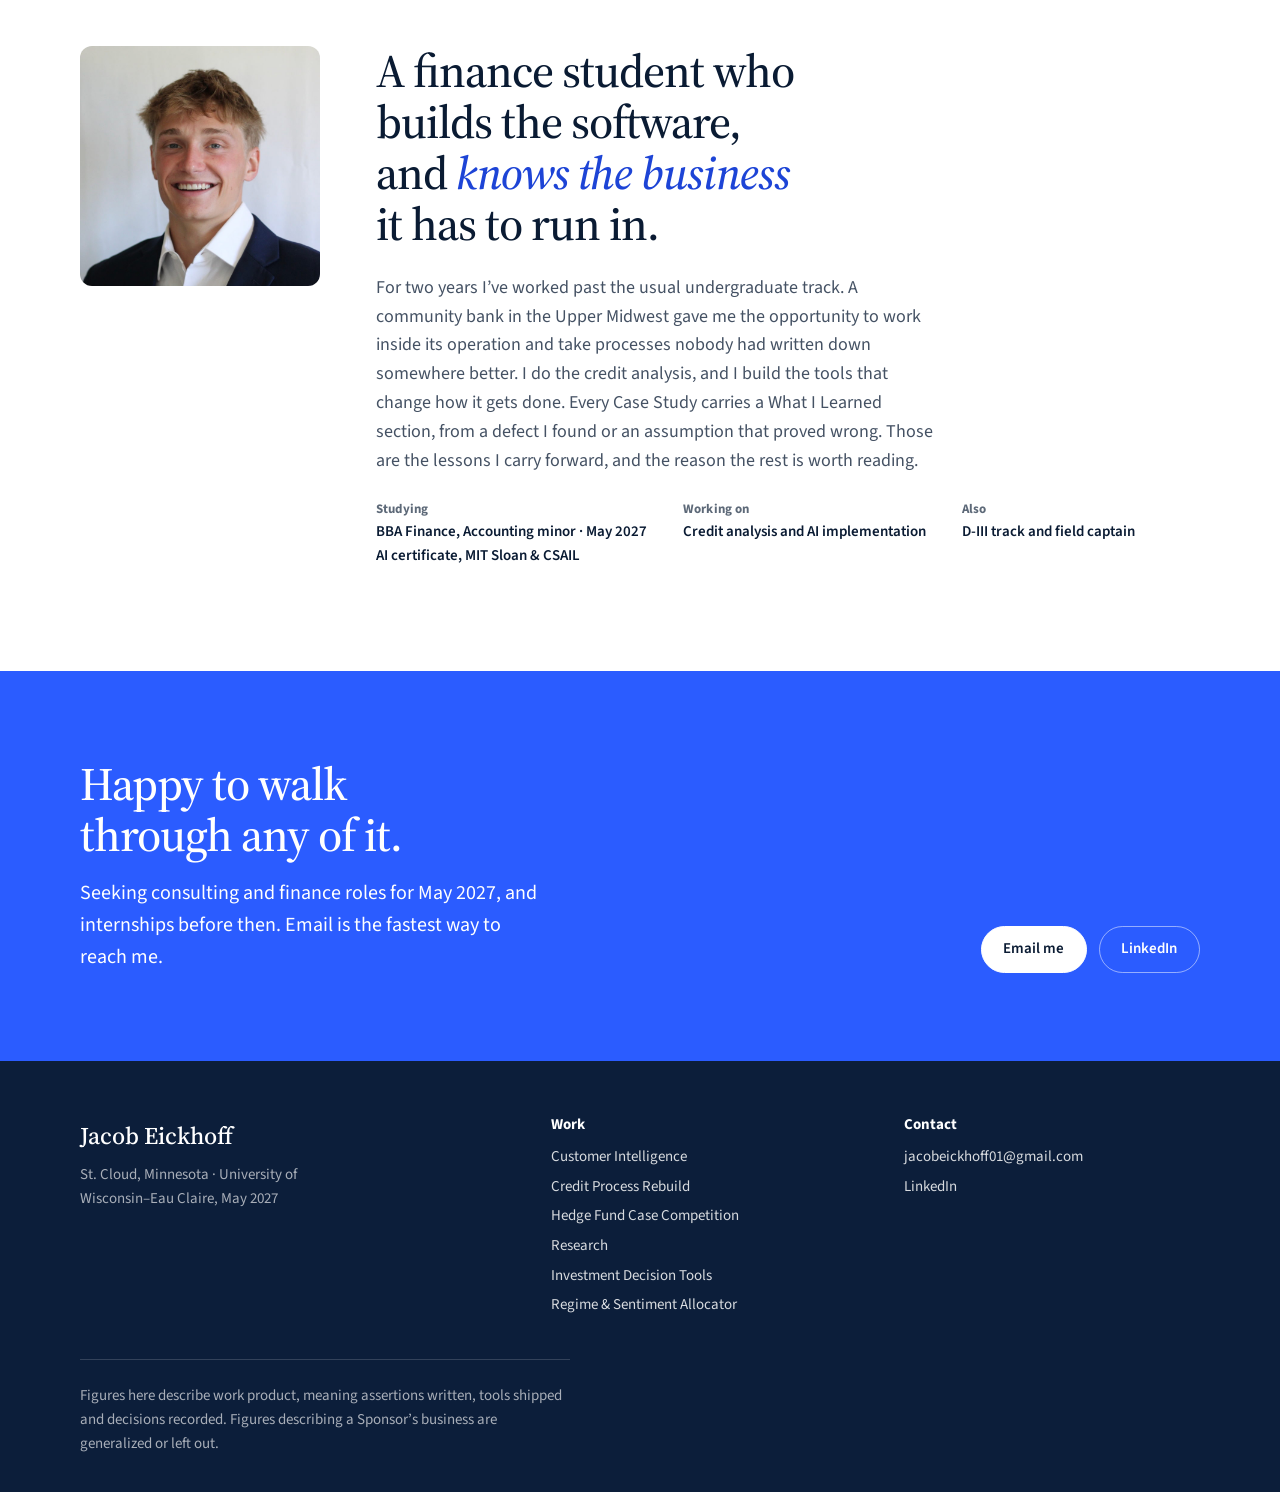
==== commit dac6e5ff: "The MacroSense pipeline Exhibit stands its seven components in the slots of Jacob's sketch on both c" ====
--- a/index.html
+++ b/index.html
@@ -301,6 +301,7 @@
             <a class="more" href="/work/macrosense/">Read the Case Study <svg viewBox="0 0 16 16" aria-hidden="true" focusable="false"><path d="M3 8h10M9 4l4 4-4 4"/></svg></a>
           </div>
           <figure class="exhibit" id="exhibit-pipeline" data-exhibit="pipeline"
+                  data-layout="Sentiment scorer: top-left; Regime classifier: top-center; Scheduler: top-right; Data fetcher: middle-left; Portfolio optimizer: middle-right; Dashboard: lower-right; Briefing: bottom-center"
                   data-provenance="published" data-first-column="Every input free and public" data-compact>
             <div class="exhibit__head">
               <h4 class="exhibit__title"><span class="exhibit__label">Exhibit 4</span> The components
@@ -331,8 +332,9 @@
               </div>
             </details>
             <figcaption class="exhibit__source"><b>Source:</b> published; the components&rsquo; inputs
-              and outputs as the Case Study states them. The packets move for a few seconds to show
-              which way data travels, then rest; the arrows keep showing it. No performance figure is shown, because this system is published
+              and outputs as the Case Study states them. It plays one cycle when it
+              comes into view. A ring from the Scheduler starts it, and packets carry the data from
+              component to component. Then it rests, and the arrows keep showing which way data travels. No performance figure is shown, because this system is published
               as architecture. <a href="/work/macrosense/#exhibit-pipeline">The full Exhibit</a>, where
               the flow keeps running and can be paused, is in the Case Study.</figcaption>
           </figure>
--- a/assets/css/site.css
+++ b/assets/css/site.css
@@ -5196,18 +5196,17 @@
 
 /* =================================================================================================
    MACROSENSE: THE PIPELINE
-   Components on a grid whose columns count the hand-offs before each, the wires behind them in one
-   SVG the size of the grid (drawn in pixels, one unit to one), and the chosen component's input and
-   output below. The grid keeps a readable minimum width and scrolls inside its frame on a phone.
+   The components stand in the slots of Jacob's sketch on a sheet of fixed proportions, the wires
+   behind them in one SVG in the sheet's own units, and the chosen component's input and output
+   below. The sheet keeps a readable minimum width and scrolls inside its frame on a phone.
    ============================================================================================== */
 .pipe__controls {
   margin-top: var(--space-xs);
 }
 
-/* 6.5rem a column holds a two-word component name on two lines at the small print's size. */
+/* 38rem holds "Portfolio optimizer" on two lines inside its box at the small print's size. */
 .pipe {
-  position: relative;
-  min-width: calc(var(--pipe-cols) * 6.5rem);
+  min-width: 38rem;
   padding-block: var(--space-sm);
 }
 
@@ -5224,6 +5223,11 @@
   color: var(--ink-mute);
 }
 
+.pipe__sheet {
+  position: relative;
+}
+
+/* Visible overflow: the Scheduler's ring, spreading from the top edge, is not cut at the sheet. */
 .pipe__wires {
   position: absolute;
   inset: 0;
@@ -5237,52 +5241,71 @@
   fill: none;
   stroke: var(--ink-mute);
   stroke-width: 1.25;
-  stroke-linejoin: round;
-  transition: stroke 200ms var(--ease);
-}
-
-.pipe__wire.is-lit {
-  stroke: var(--data-1);
-  stroke-width: 2;
+  vector-effect: non-scaling-stroke;
 }
 
 .pipe__arrow {
   fill: var(--ink-mute);
 }
 
-.pipe__arrow--lit {
-  fill: var(--data-1);
-}
-
 .pipe__packet {
   fill: var(--data-1);
 }
 
-/* The components are one segmented group (segmented() with its own class), laid out as the grid
-   rather than a row of pills. The gutters are wide enough for a lane per wire that skips a column. */
+.pipe__pulse {
+  fill: none;
+  stroke: var(--data-1);
+  stroke-width: 1.5;
+  vector-effect: non-scaling-stroke;
+}
+
+/* The components are one segmented group (segmented() with its own class), each option placed
+   by the script in its slot, in percent of the sheet. */
 .pipe__board {
-  display: grid;
-  grid-template-columns: repeat(var(--pipe-cols), minmax(0, 1fr));
-  column-gap: var(--space-lg);
-  row-gap: var(--space-md);
-}
-
-/* 3.25rem: two lines of a component's name, so the nodes in a column stand the same height. */
+  position: absolute;
+  inset: 0;
+}
+
 .pipe__board .seg__option {
-  position: relative;
-  min-height: 3.25rem;
-  padding: var(--space-2xs);
+  position: absolute;
+  display: grid;
+  place-items: center;
+  padding: var(--space-3xs);
   border: 1px solid var(--line);
   border-radius: var(--radius);
   background: var(--paper);
-  line-height: 1.25;
-  overflow-wrap: anywhere;
-}
-
+  font-size: var(--text-sm);
+  line-height: 1.2;
+  text-align: center;
+  transition: background-color 200ms var(--ease), border-color 200ms var(--ease);
+}
+
+/* Lit: the flow has just reached it. Chosen: its input and output are the ones read out below. */
+.pipe__board .seg__option.is-lit,
 .pipe__board .seg__option[aria-pressed="true"] {
   background: var(--blue-wash);
   border-color: var(--data-1);
+}
+
+.pipe__board .seg__option[aria-pressed="true"] {
   box-shadow: 0 0 0 1px var(--data-1);
+}
+
+/* Under reduced motion, each component's step in the order, on its top-left corner. */
+.pipe__step {
+  position: absolute;
+  display: grid;
+  place-items: center;
+  width: 1.25rem;
+  height: 1.25rem;
+  translate: -40% -40%;
+  border-radius: 50%;
+  background: var(--ink);
+  color: var(--paper);
+  font-size: var(--text-xs);
+  font-weight: 700;
+  line-height: 1;
+  pointer-events: none;
 }
 
 .pipe__io {
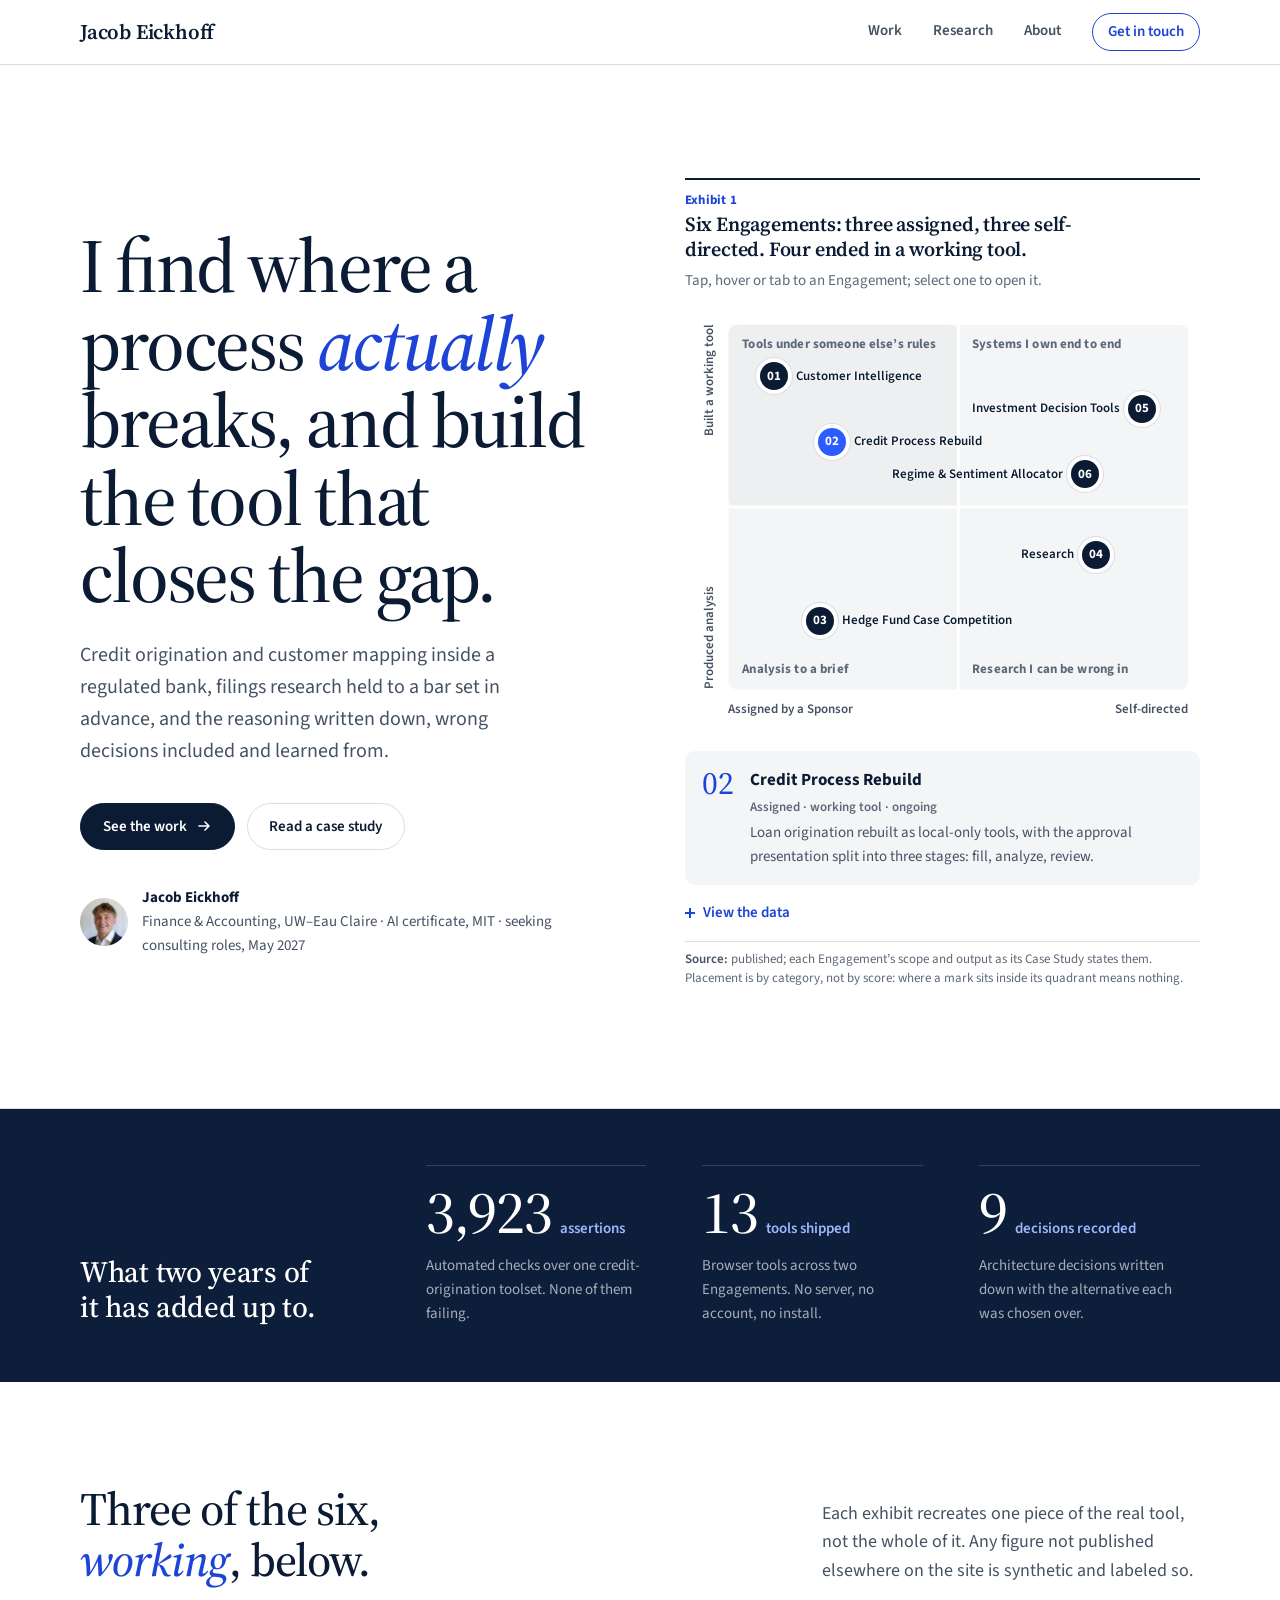
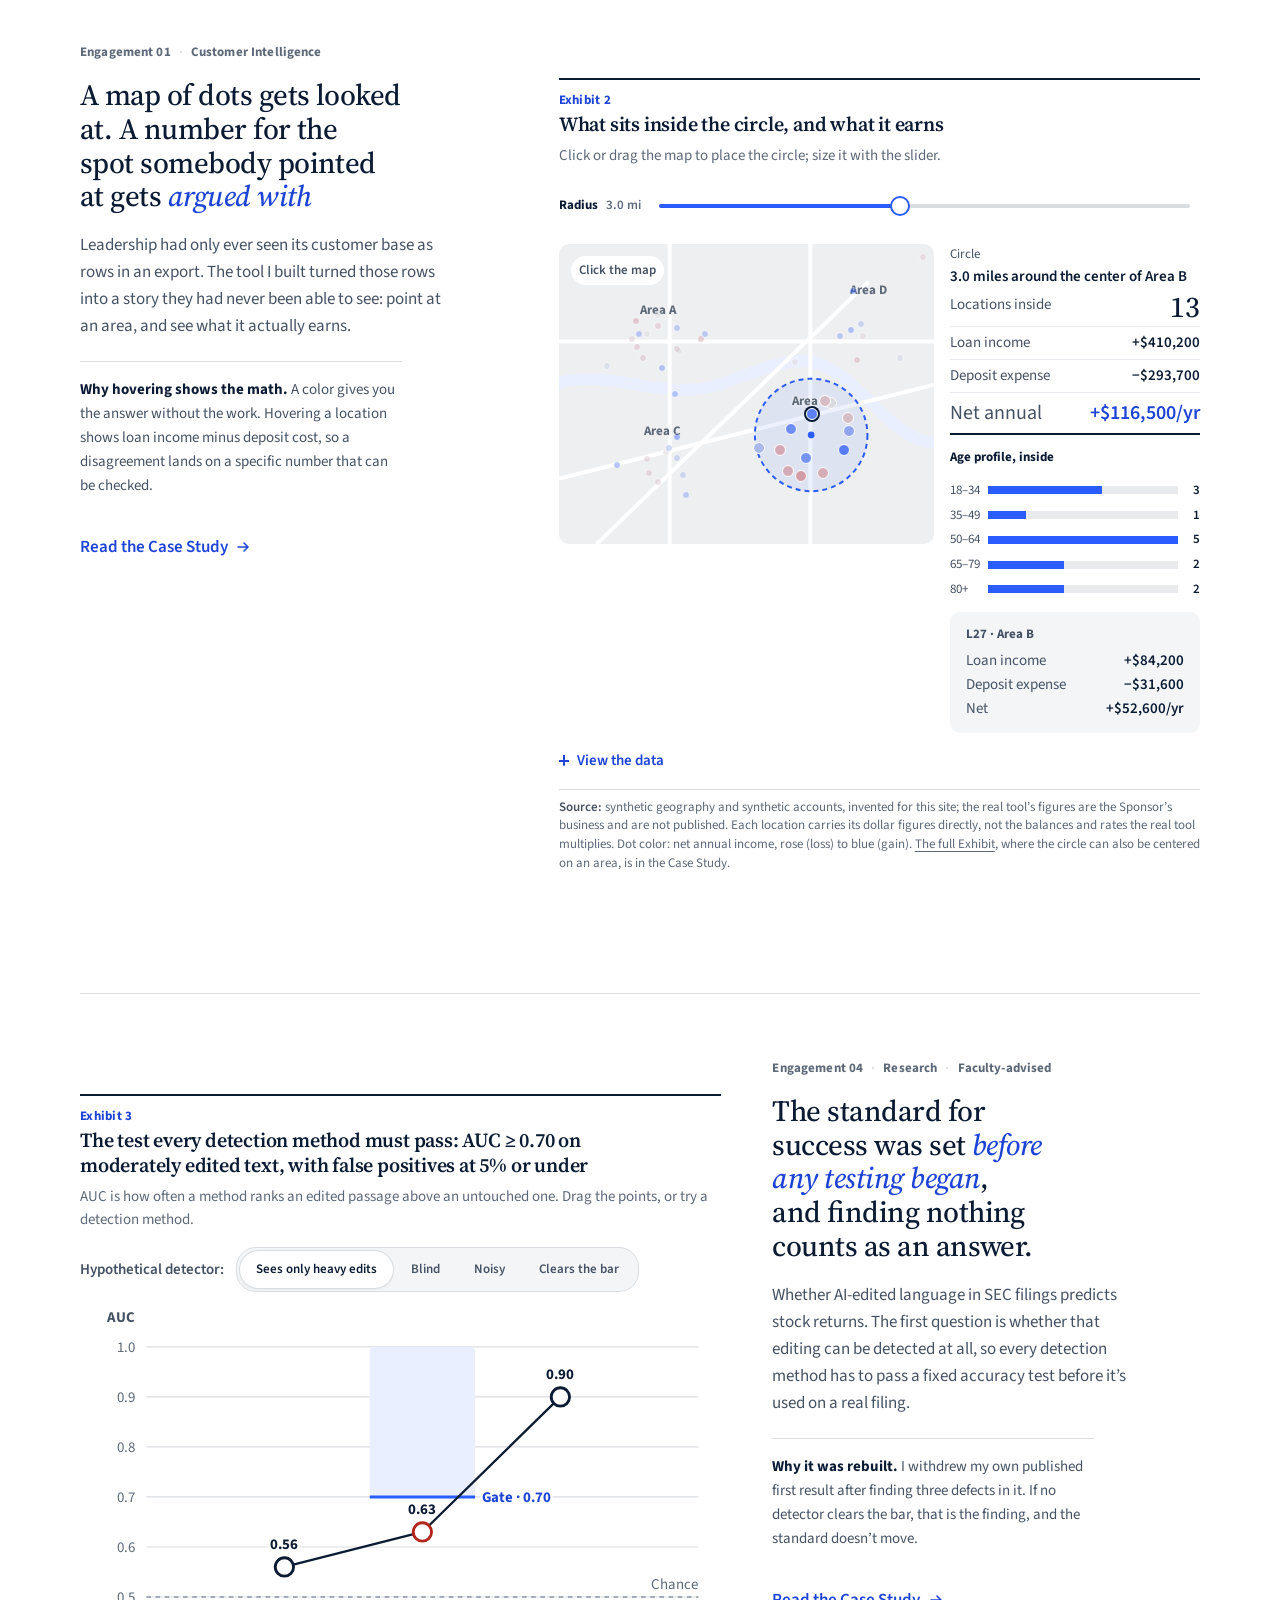
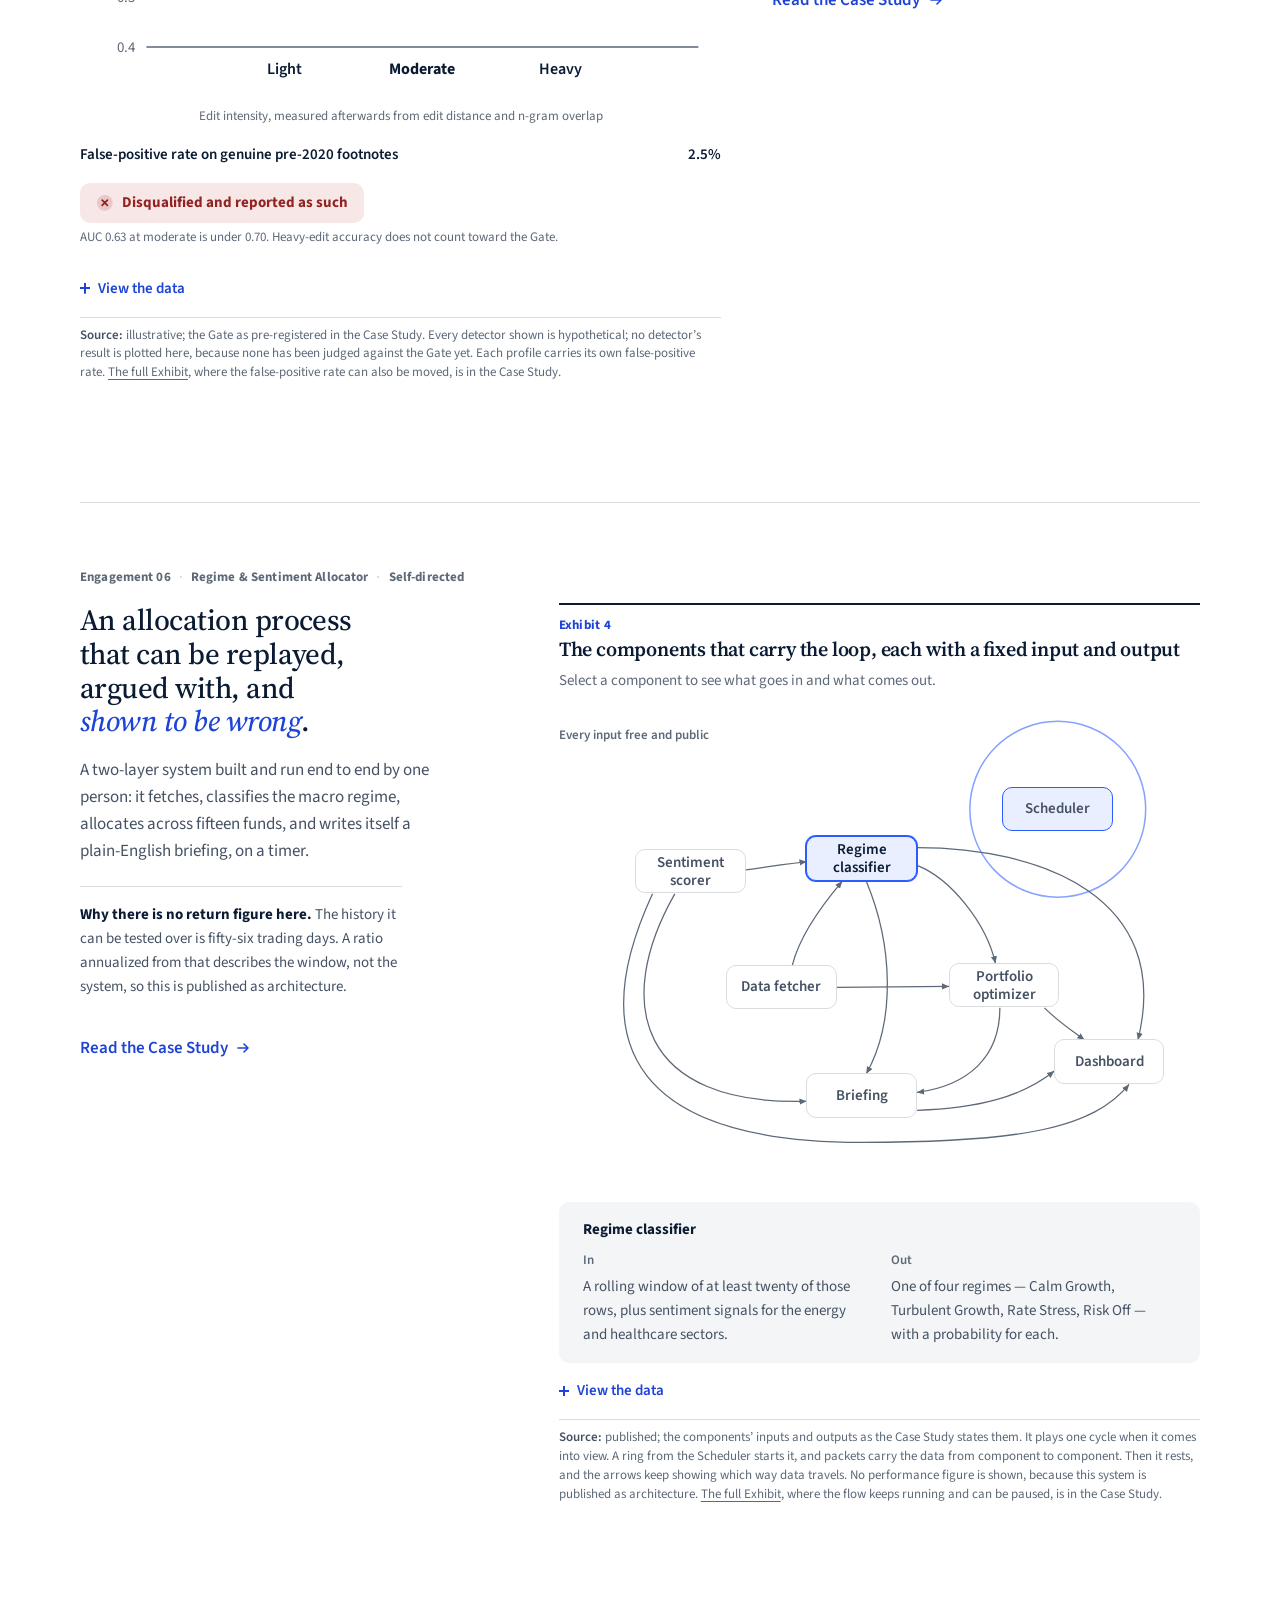
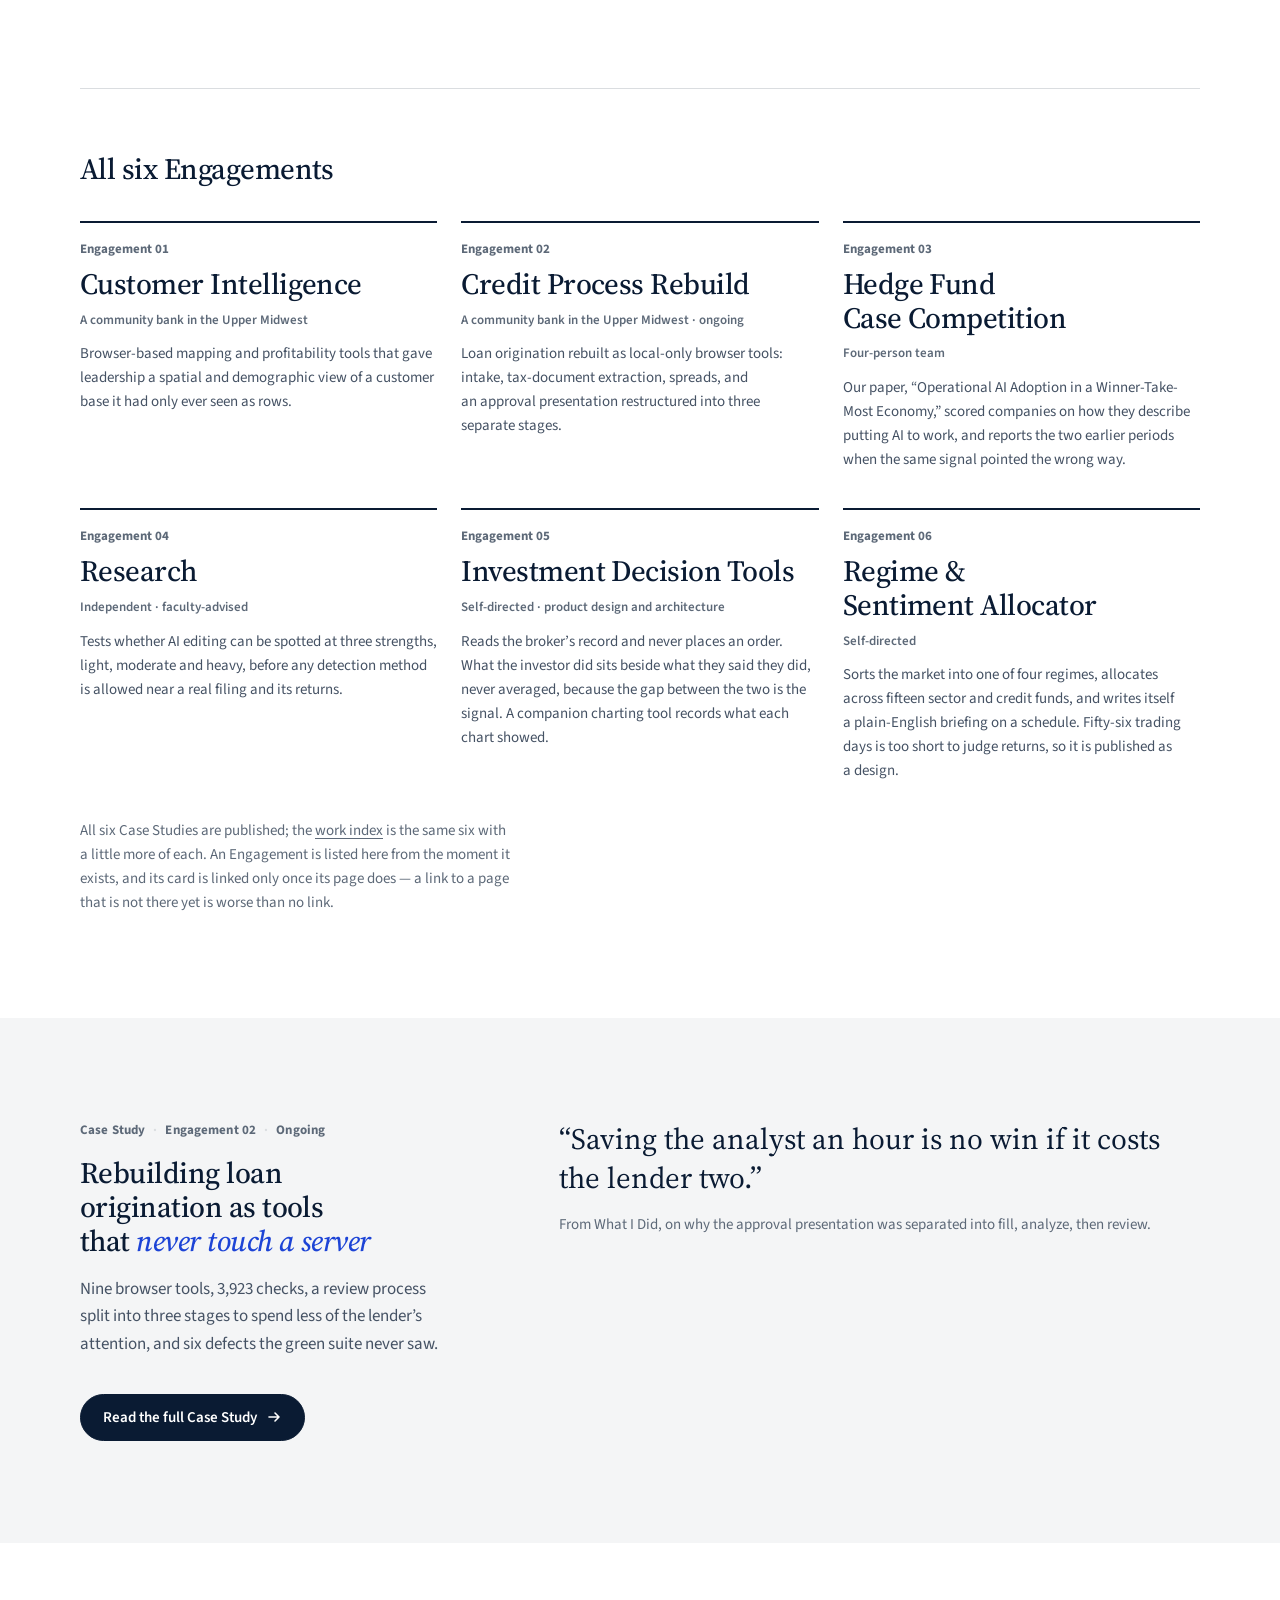
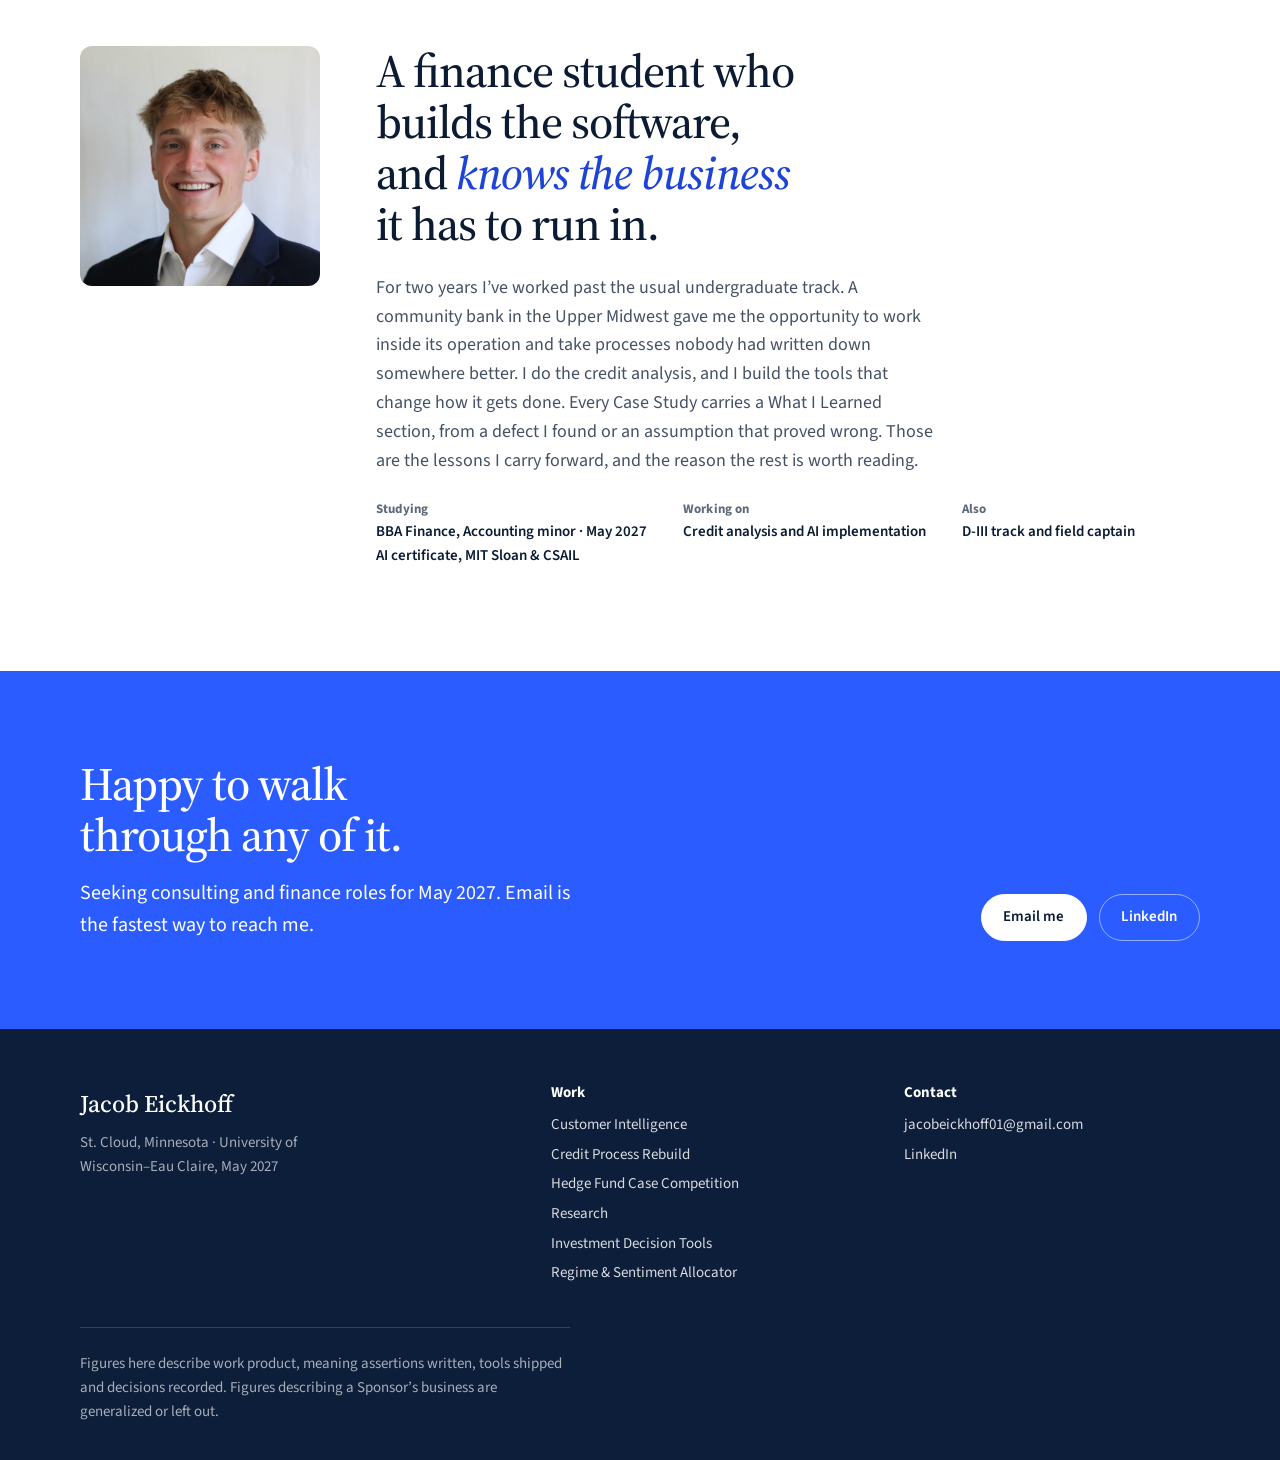
==== commit c69b163a: "WIP: Competition page rewritten from the final paper, exhibits half-rebuilt Homepage drops "internsh" ====
--- a/index.html
+++ b/index.html
@@ -449,8 +449,8 @@
     <div class="wrap contact__grid">
       <div>
         <h2 class="contact__title">Happy to walk through any of it.</h2>
-        <p class="contact__lede">Seeking consulting and finance roles for May 2027, and internships
-          before then. Email is the fastest way to reach me.</p>
+        <p class="contact__lede">Seeking consulting and finance roles for May 2027. Email is the
+          fastest way to reach me.</p>
       </div>
       <div class="contact__actions">
         <a class="btn btn--primary" href="mailto:jacobeickhoff01@gmail.com">Email me</a>
--- a/assets/css/site.css
+++ b/assets/css/site.css
@@ -2632,10 +2632,10 @@
   color: var(--ink-soft);
 }
 
-/* SPREAD DIRECTION - a result reported by direction only. One column per period, each arrow one
-   length above or below a zero line, so the drawing cannot say more than the words beside it. The
-   status colours are the right place for it: pointed the right way or the wrong way is a pass or a
-   fail, and each arrow is paired with its direction in words. */
+/* QUARTILE SPREAD - a result reported with its size. One column per period, each bar drawn above or
+   below a zero line to a length set by its spread, all on one scale. The status colours are the
+   right place for it: the top quartile ahead or behind is a pass or a fail, and each bar is paired
+   with its figure in words. */
 .spread {
   padding: var(--space-sm);
   border: 1px solid var(--line);
@@ -2671,47 +2671,50 @@
 }
 
 /* The zero line is drawn per column and runs edge to edge, so the columns share one unbroken axis;
-   the words beneath carry the gutter instead. */
+   the words beneath carry the gutter instead. The bar grows from the line, up or down. */
 .spread__mark {
+  position: relative;
   display: block;
   width: 100%;
-  height: 6rem;
+  height: 8rem;
   background: linear-gradient(var(--line), var(--line)) center / 100% 1px no-repeat;
 }
 
-.spread__mark svg {
-  display: block;
-  width: 1.5rem;
-  height: 100%;
-  margin: 0 auto;
-  fill: none;
-  stroke-width: 3;
-  stroke-linecap: round;
-  stroke-linejoin: round;
-}
-
-.is-up .spread__mark svg {
-  stroke: var(--good);
-}
-
-.is-down .spread__mark svg {
-  stroke: var(--bad);
-}
-
-.spread__direction {
+.spread__bar {
+  position: absolute;
+  left: 50%;
+  width: 2rem;
+  max-width: 60%;
+  transform: translateX(-50%);
+}
+
+.is-up .spread__bar {
+  bottom: 50%;
+  border-radius: 2px 2px 0 0;
+  background: var(--good);
+}
+
+.is-down .spread__bar {
+  top: 50%;
+  border-radius: 0 0 2px 2px;
+  background: var(--bad);
+}
+
+.spread__value {
   font-size: var(--text-sm);
   font-weight: 700;
-}
-
-.is-up .spread__direction {
+  font-variant-numeric: tabular-nums;
+}
+
+.is-up .spread__value {
   color: var(--good);
 }
 
-.is-down .spread__direction {
+.is-down .spread__value {
   color: var(--bad);
 }
 
-.spread__direction,
+.spread__value,
 .spread__label {
   padding-inline: var(--space-3xs);
 }
@@ -2729,9 +2732,9 @@
   color: var(--ink-mute);
 }
 
-/* MENTIONS AGAINST DEPLOYMENT - the same passages scored two ways. One card per passage, its text
-   with every mention of AI marked, then a bar per score on its own scale with the figure in words
-   beside it. The cards reflow into one column, so nothing here needs a frame of its own. */
+/* MENTIONS AGAINST THE RUBRIC - the same sentences counted and scored. One card per sentence, its
+   text with every mention of AI marked, then a bar for its mentions and one for its score, each on
+   its own scale with the figure in words beside it. The cards reflow into one column, so nothing here needs a frame of its own. */
 .mentions {
   display: grid;
   grid-template-columns: repeat(auto-fit, minmax(min(100%, 16rem), 1fr));
@@ -2807,7 +2810,7 @@
   background: var(--data-2);
 }
 
-.is-deployment .mentions__fill {
+.is-score .mentions__fill {
   background: var(--data-1);
 }
 
@@ -2915,6 +2918,7 @@
   fill: none;
   stroke: var(--paper);
   stroke-width: 3;
+  vector-effect: non-scaling-stroke;
 }
 
 .overview__quadrant,
@@ -2965,14 +2969,18 @@
   inset: 0;
 }
 
-/* A mark is its numbered dot with its name beside it; the dot's centre is the mark's place. */
+/* A mark is its numbered dot with its name beside it; the dot's centre is the mark's place, which
+   the script gives in two layouts (see the kind in exhibit.js): the wide one here, the narrow one at
+   phone width below. */
 .overview__mark {
+  --x: var(--wide-x);
+  --y: var(--wide-y);
   --dot: 1.75rem;
   display: flex;
   align-items: center;
   gap: var(--space-2xs);
   transform: translate(calc(var(--dot) / -2), -50%);
-  font-size: var(--text-compact);
+  font-size: var(--text-xs);
   font-weight: 600;
   line-height: 1.2;
   color: var(--ink);
@@ -3032,19 +3040,28 @@
 /* At phone width the diagram reflows instead of scrolling: half a 2x2 off-frame reads as the whole
    of one, and the overview's opaque quadrants cover the frame's edge shade. It draws to the column's
    width, the quadrant names step aside as they do on the compact copy (the readout's "described as"
-   line and the table carry them), and each name wraps beside its dot. */
+   line and the table carry them), and the marks take the narrow layout, each name wrapping beside
+   its dot inside its own quadrant. */
 @media (max-width: 30rem) {
   .overview {
     min-width: 0;
   }
 
+  /* Drawn taller than the wide copy (the SVG stretches; its words keep their size), so that each
+     upright axis name fits beside its own half and a name wrapped to three lines stays in its
+     quadrant. */
+  .overview svg {
+    height: 30rem;
+  }
+
   .overview__quadrant {
     display: none;
   }
 
   .overview__mark {
+    --x: var(--narrow-x);
+    --y: var(--narrow-y);
     --dot: 1.5rem;
-    font-size: var(--text-xs);
   }
 
   /* A name keeps to its own quadrant: the room between a dot and the divider is about this wide. */
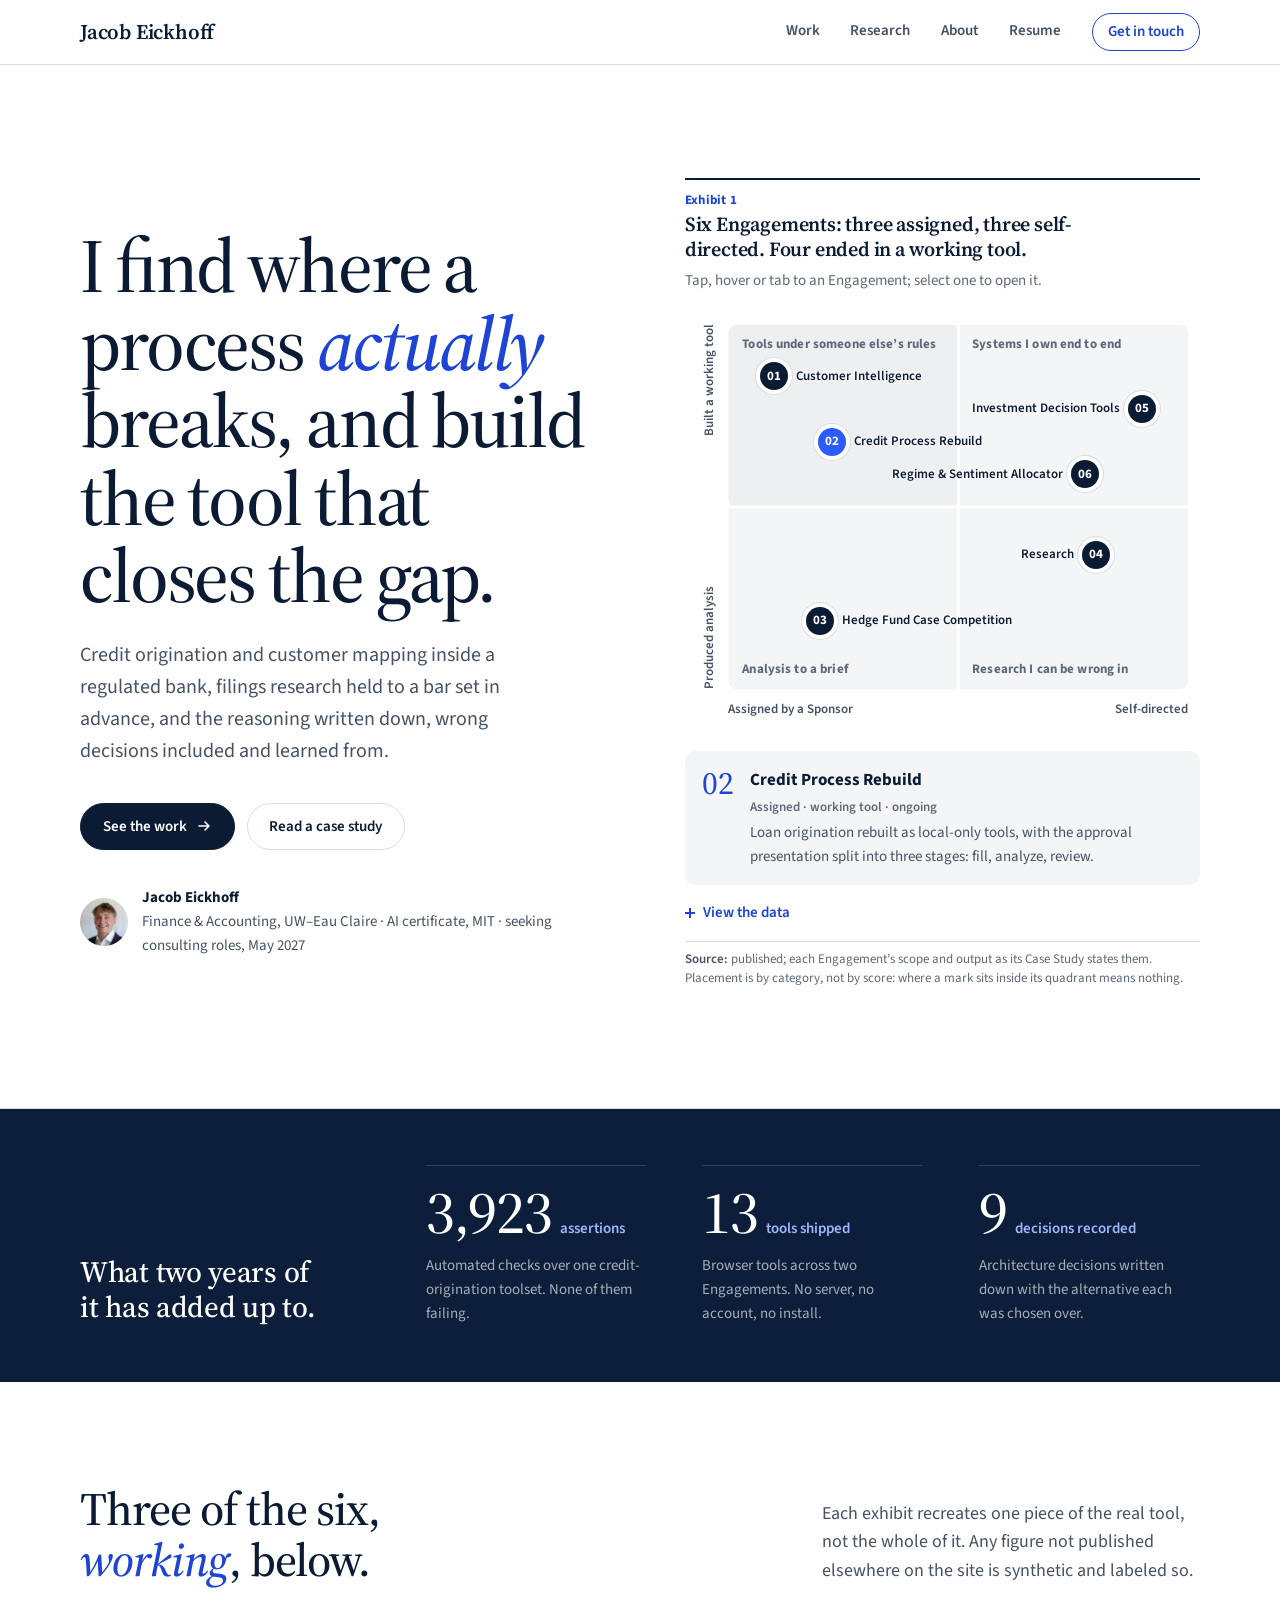
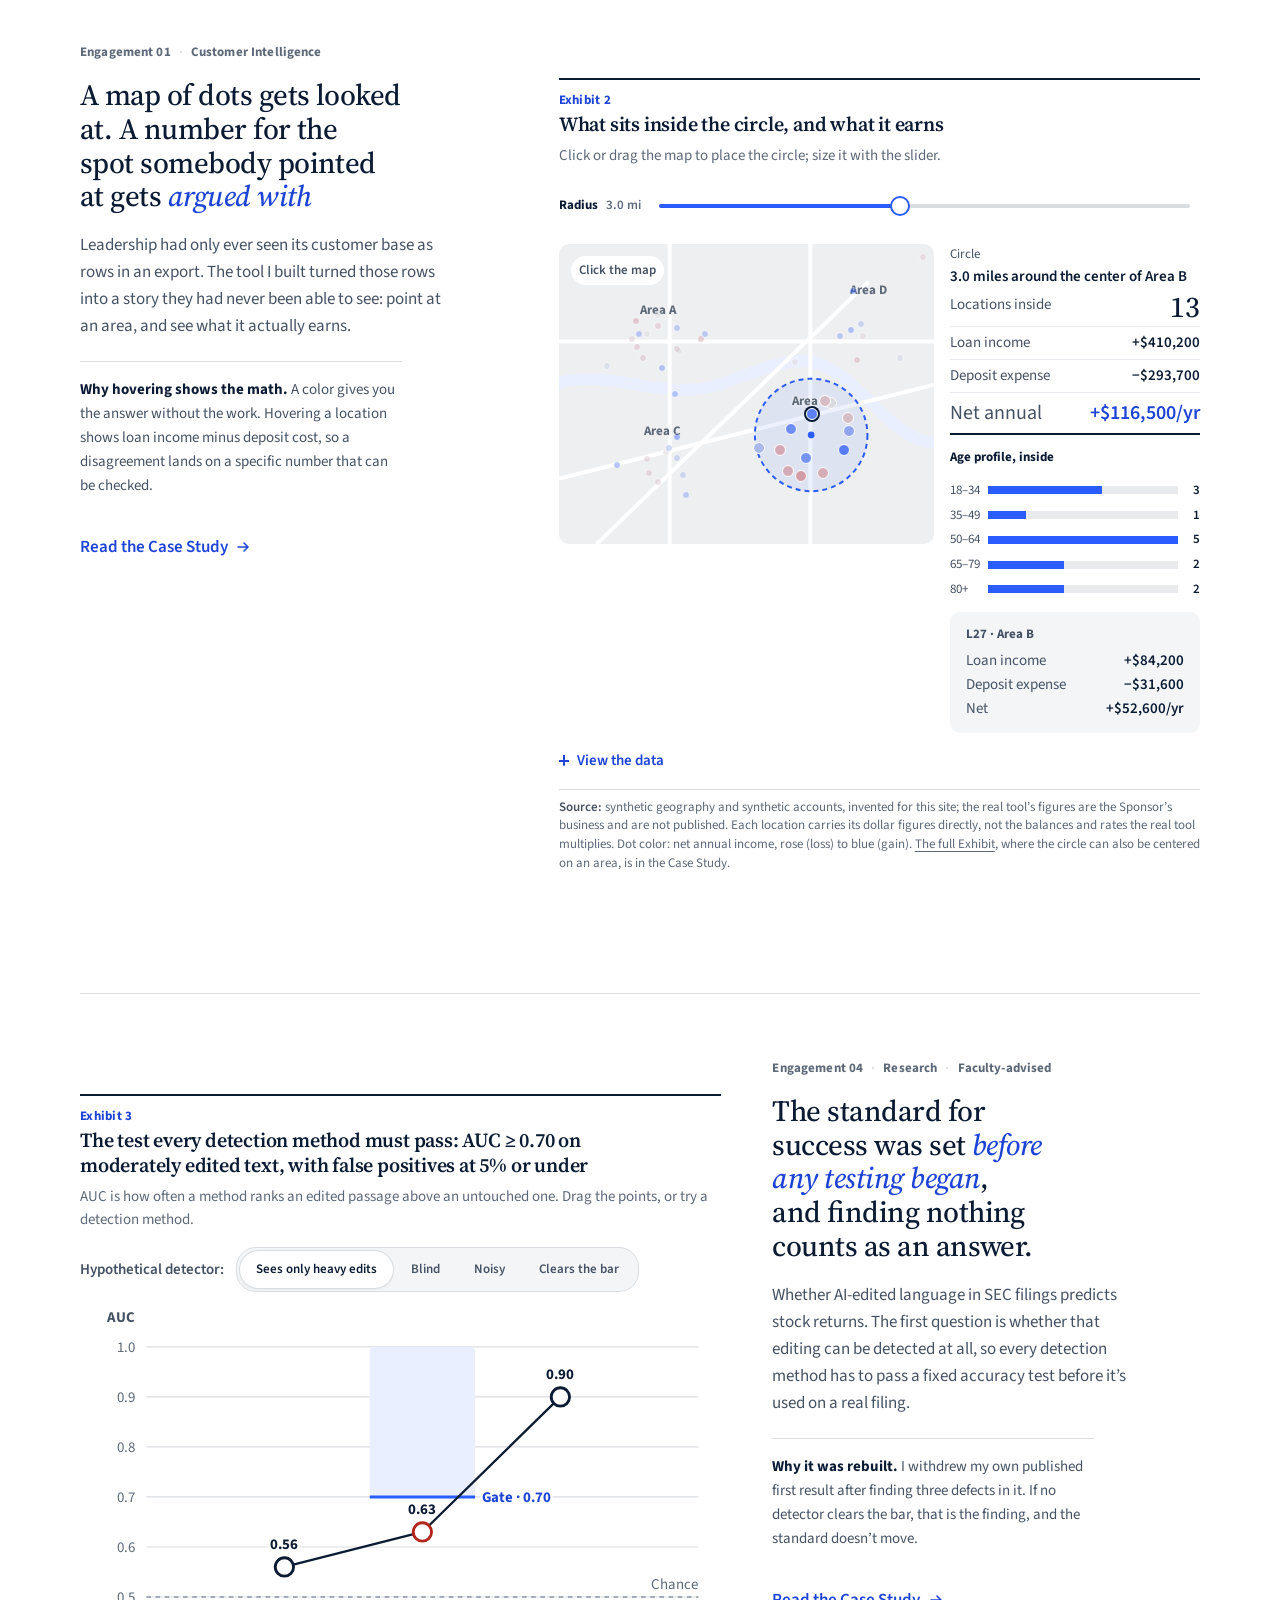
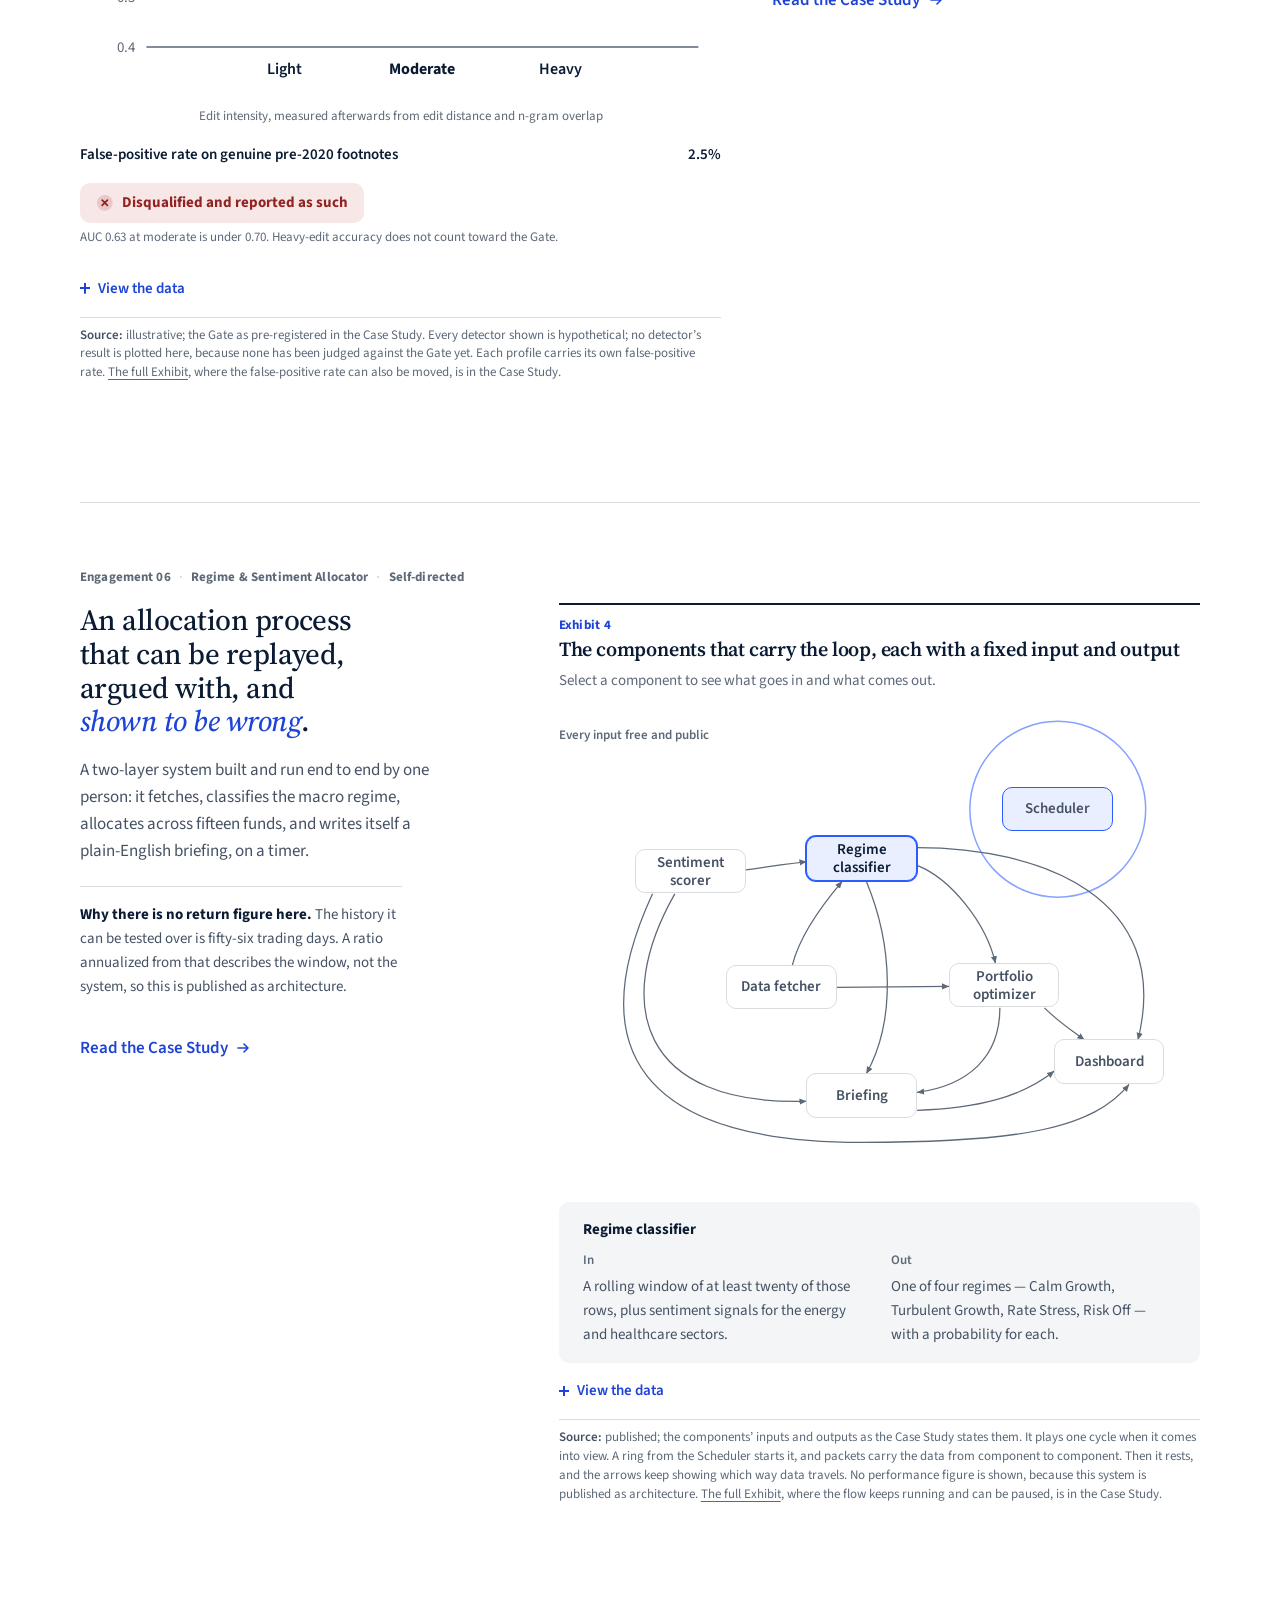
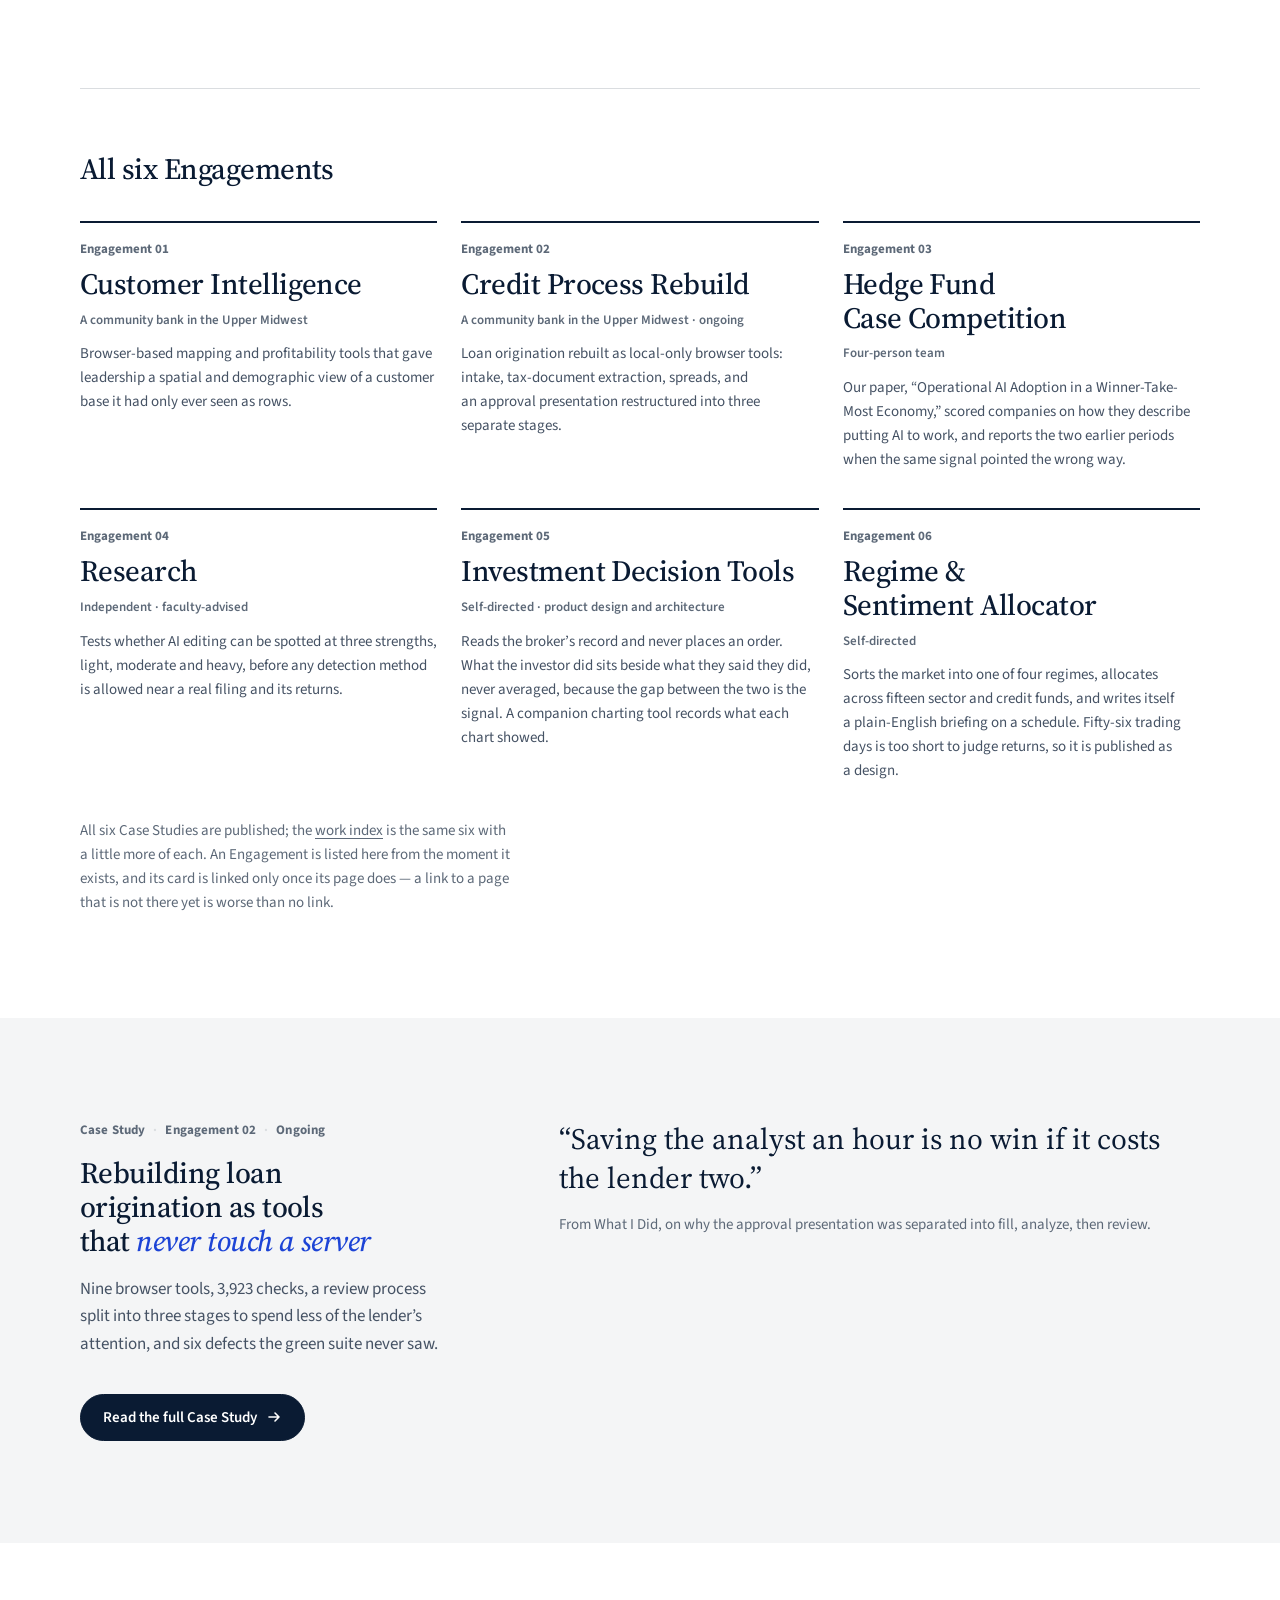
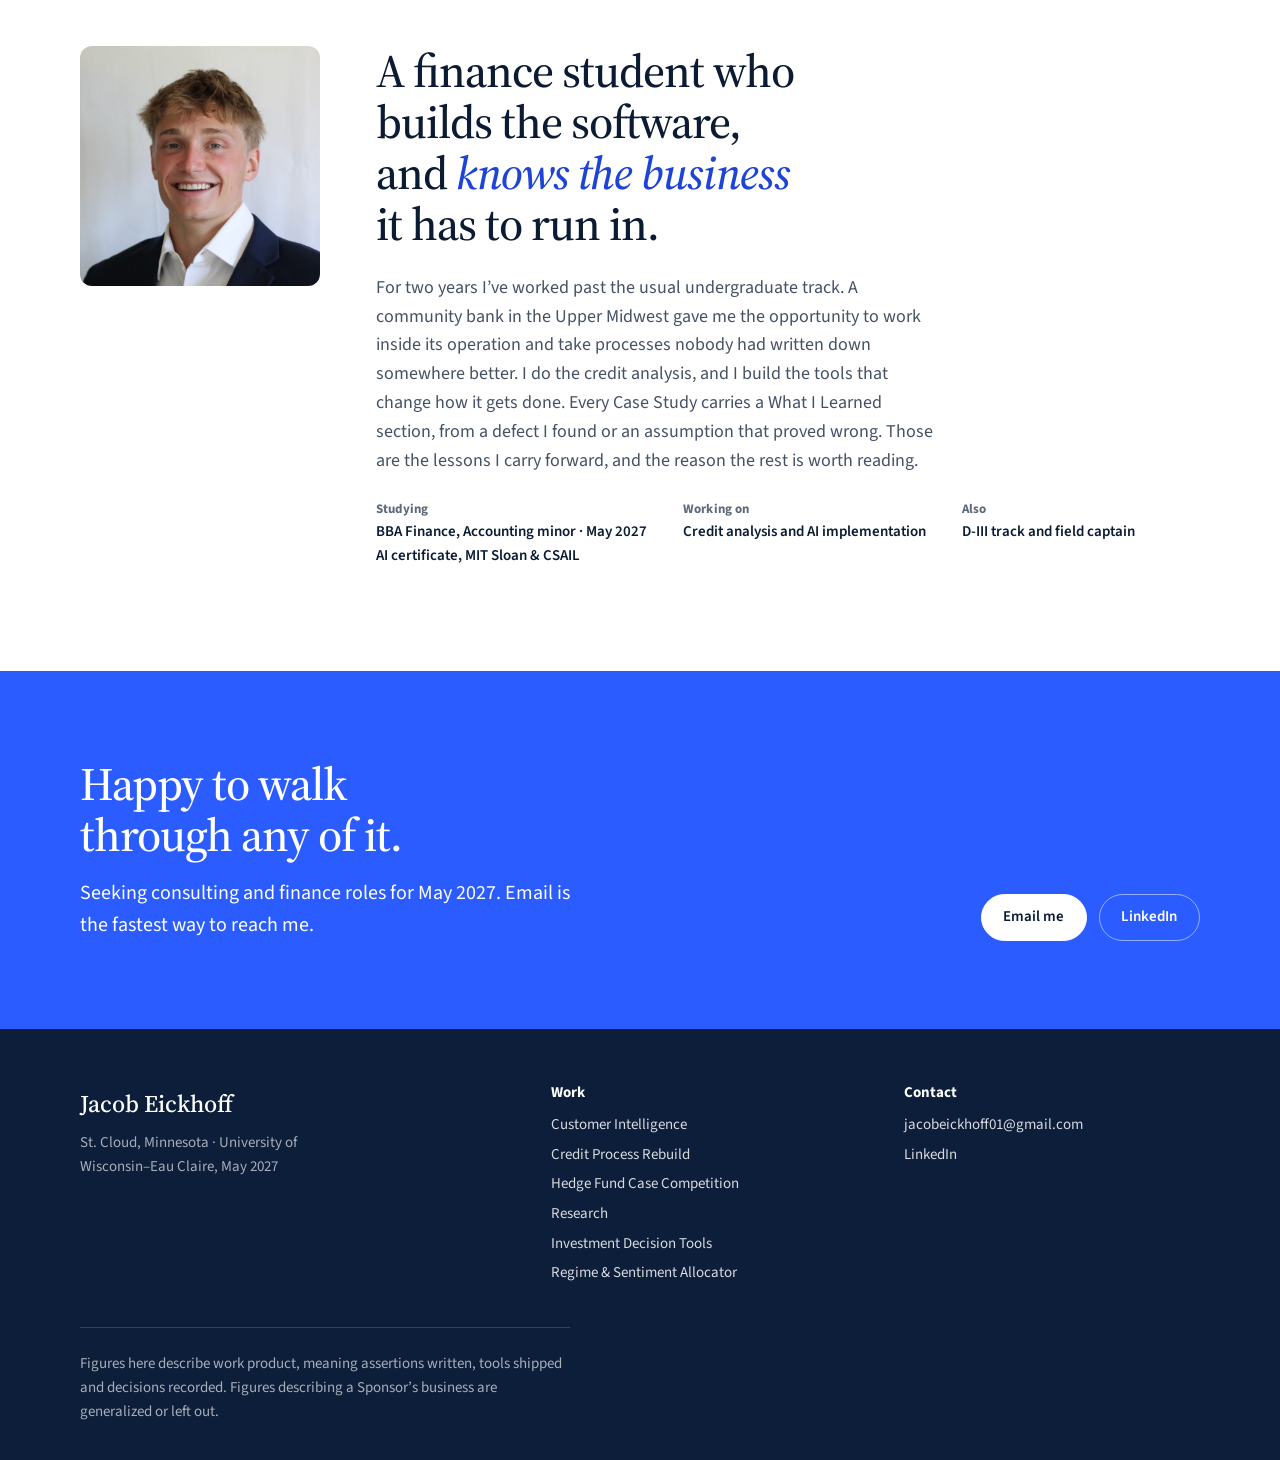
==== commit 4fd00ee7: "Resume tab: a page built from the current resume, linked from every nav The public version leaves ou" ====
--- a/index.html
+++ b/index.html
@@ -33,6 +33,7 @@
           <li><a class="nav__link" href="/work/">Work</a></li>
           <li><a class="nav__link" href="/research/">Research</a></li>
           <li><a class="nav__link" href="/about/">About</a></li>
+          <li><a class="nav__link" href="/resume/">Resume</a></li>
           <li><a class="nav__link nav__cta" href="/contact/">Get in touch</a></li>
         </ul>
       </nav>
--- a/assets/css/site.css
+++ b/assets/css/site.css
@@ -3181,7 +3181,77 @@
 /* =================================================================================================
    PRINT - a recruiter saving this as a PDF gets the whole page
    ============================================================================================== */
+/* The Resume page: one entry per role, the card rule the credentials use on top, the dates set
+   right of the title from tablet width up. The page is also the source of the PDF download, so
+   the print rules below keep it to plain type on paper. */
+.resume-entry {
+  border-top: 2px solid var(--ink);
+  padding-top: var(--space-sm);
+  margin-top: var(--space-lg);
+  max-width: 48rem;
+}
+
+.resume-entry__head {
+  display: grid;
+  grid-template-columns: 1fr auto;
+  gap: 0 var(--space-sm);
+  align-items: baseline;
+}
+
+.resume-entry__role {
+  font-family: var(--font-serif);
+  font-size: var(--text-md);
+  margin: 0;
+}
+
+.resume-entry__when {
+  font-size: var(--text-sm);
+  font-variant-numeric: tabular-nums;
+  color: var(--ink-mute);
+  margin: 0;
+  white-space: nowrap;
+}
+
+.resume-entry__where {
+  grid-column: 1 / -1;
+  color: var(--ink-soft);
+  margin: var(--space-3xs) 0 0;
+}
+
+.resume-entry__sub {
+  font-size: var(--text-base);
+  margin: var(--space-md) 0 0;
+}
+
+.resume-entry__sub span {
+  font-weight: 400;
+  color: var(--ink-mute);
+  margin-left: var(--space-2xs);
+}
+
+.resume-entry__list {
+  margin: var(--space-2xs) 0 0;
+  padding-left: 1.25rem;
+  display: grid;
+  gap: var(--space-2xs);
+}
+
+@media (max-width: 36rem) {
+  .resume-entry__head {
+    grid-template-columns: 1fr;
+  }
+}
+
 @media print {
+  /* The resume PDF is built from the Resume page, so on that page the footer goes too. */
+  body:has(.resume-entry) .site-footer {
+    display: none;
+  }
+
+  .resume-entry {
+    break-inside: avoid;
+  }
+
   .site-header,
   .skip-link,
   .hero__ctas,
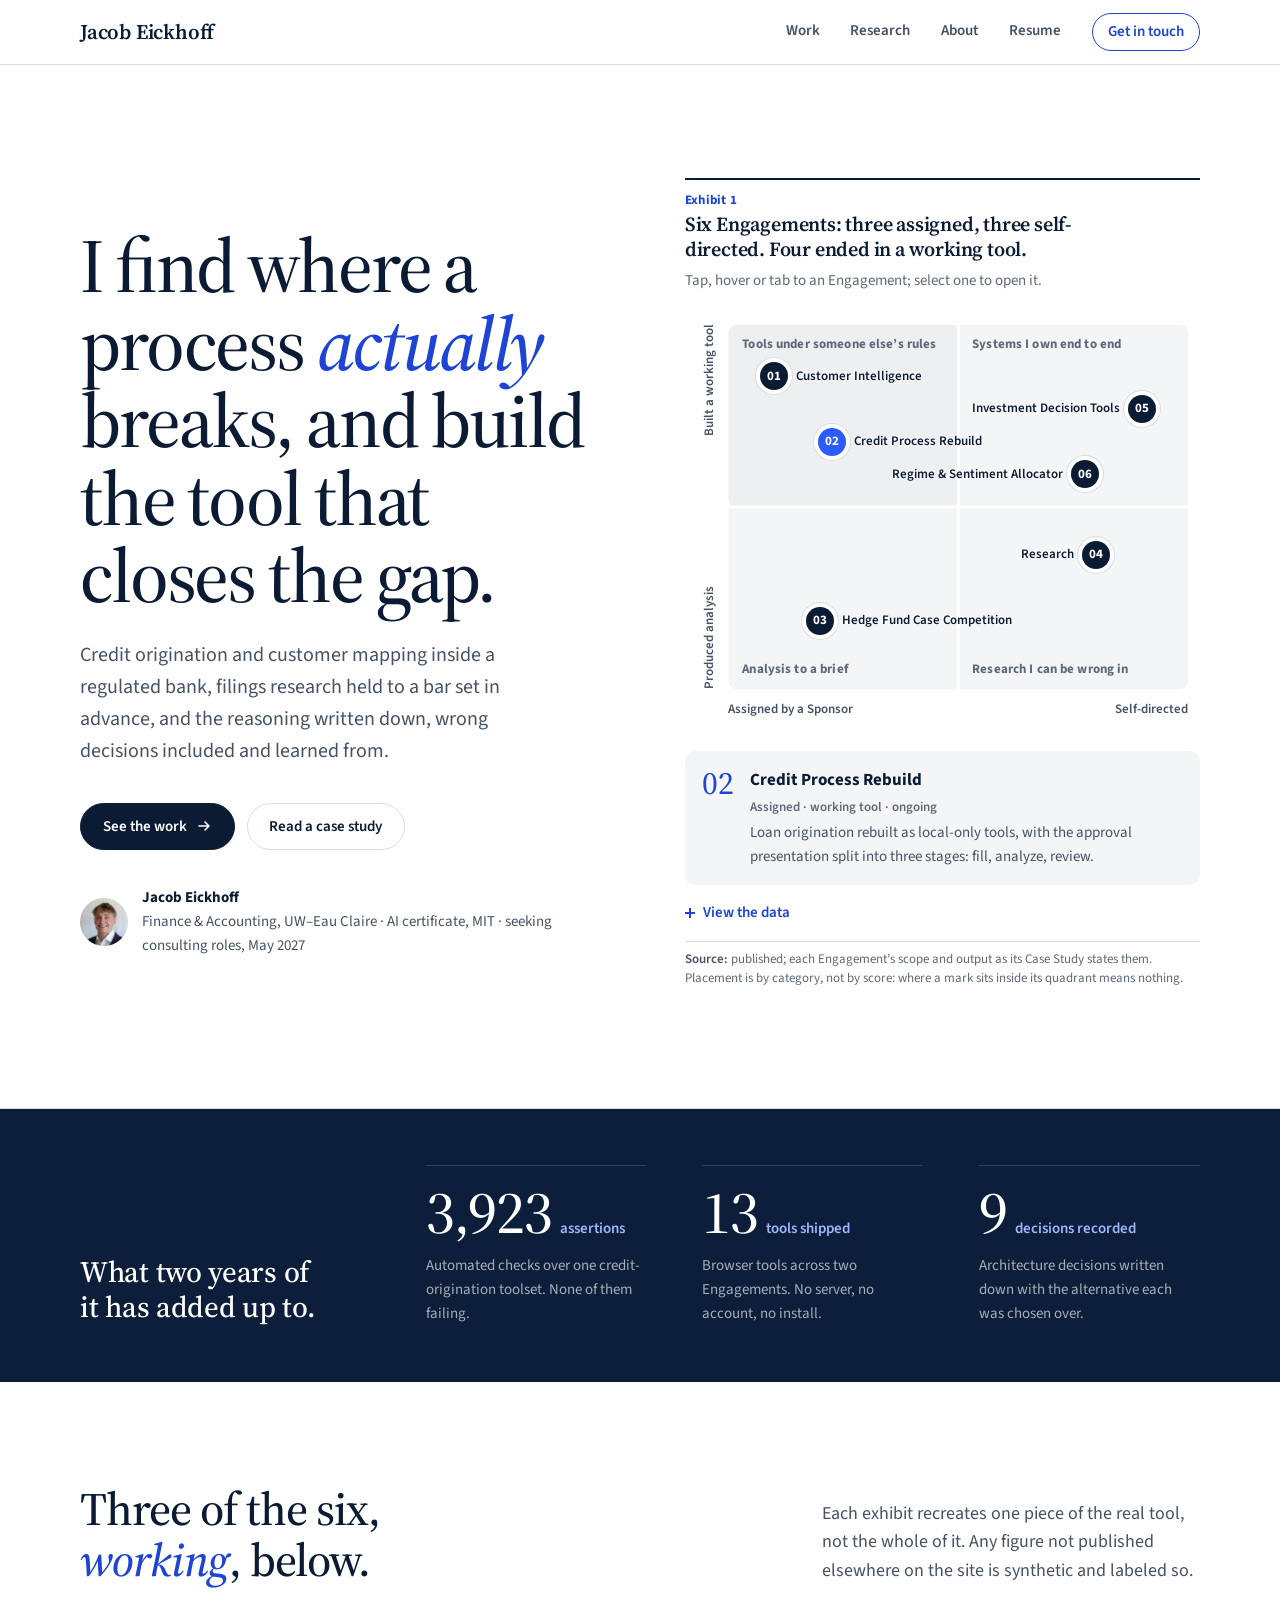
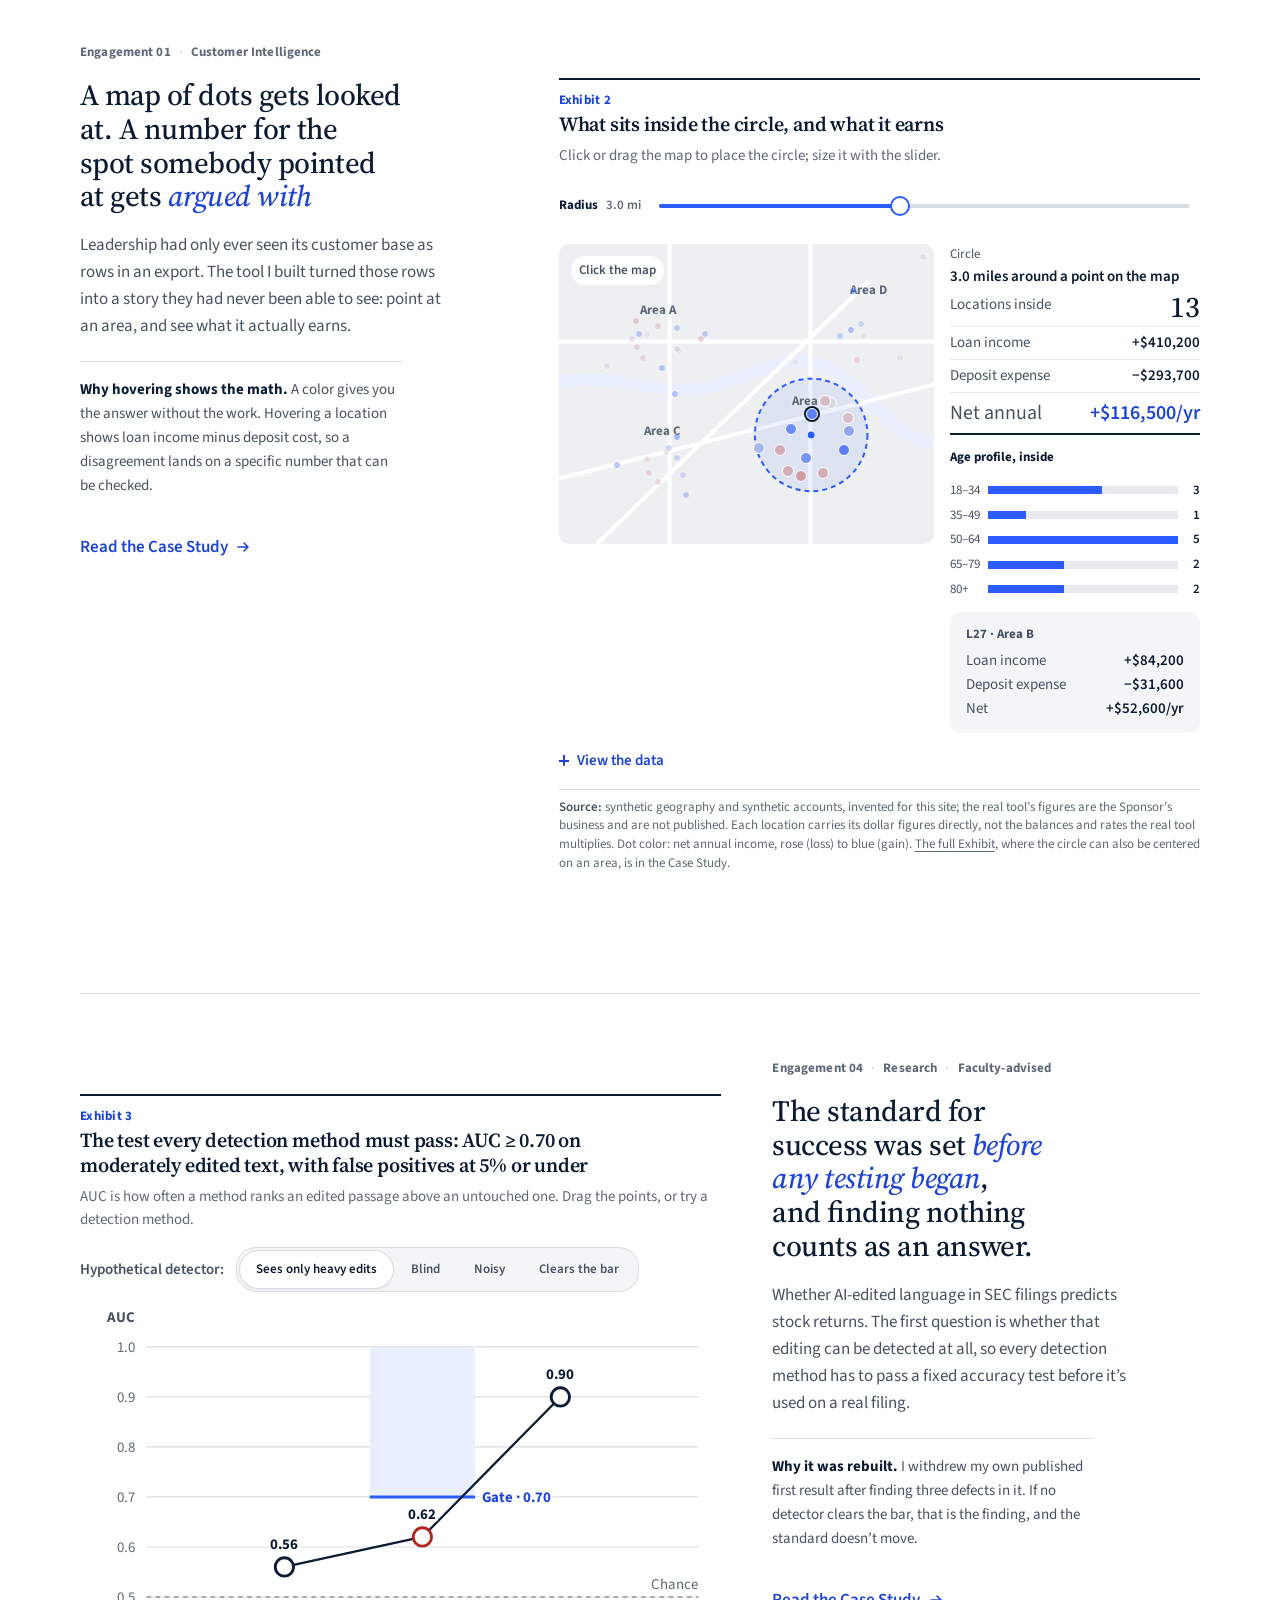
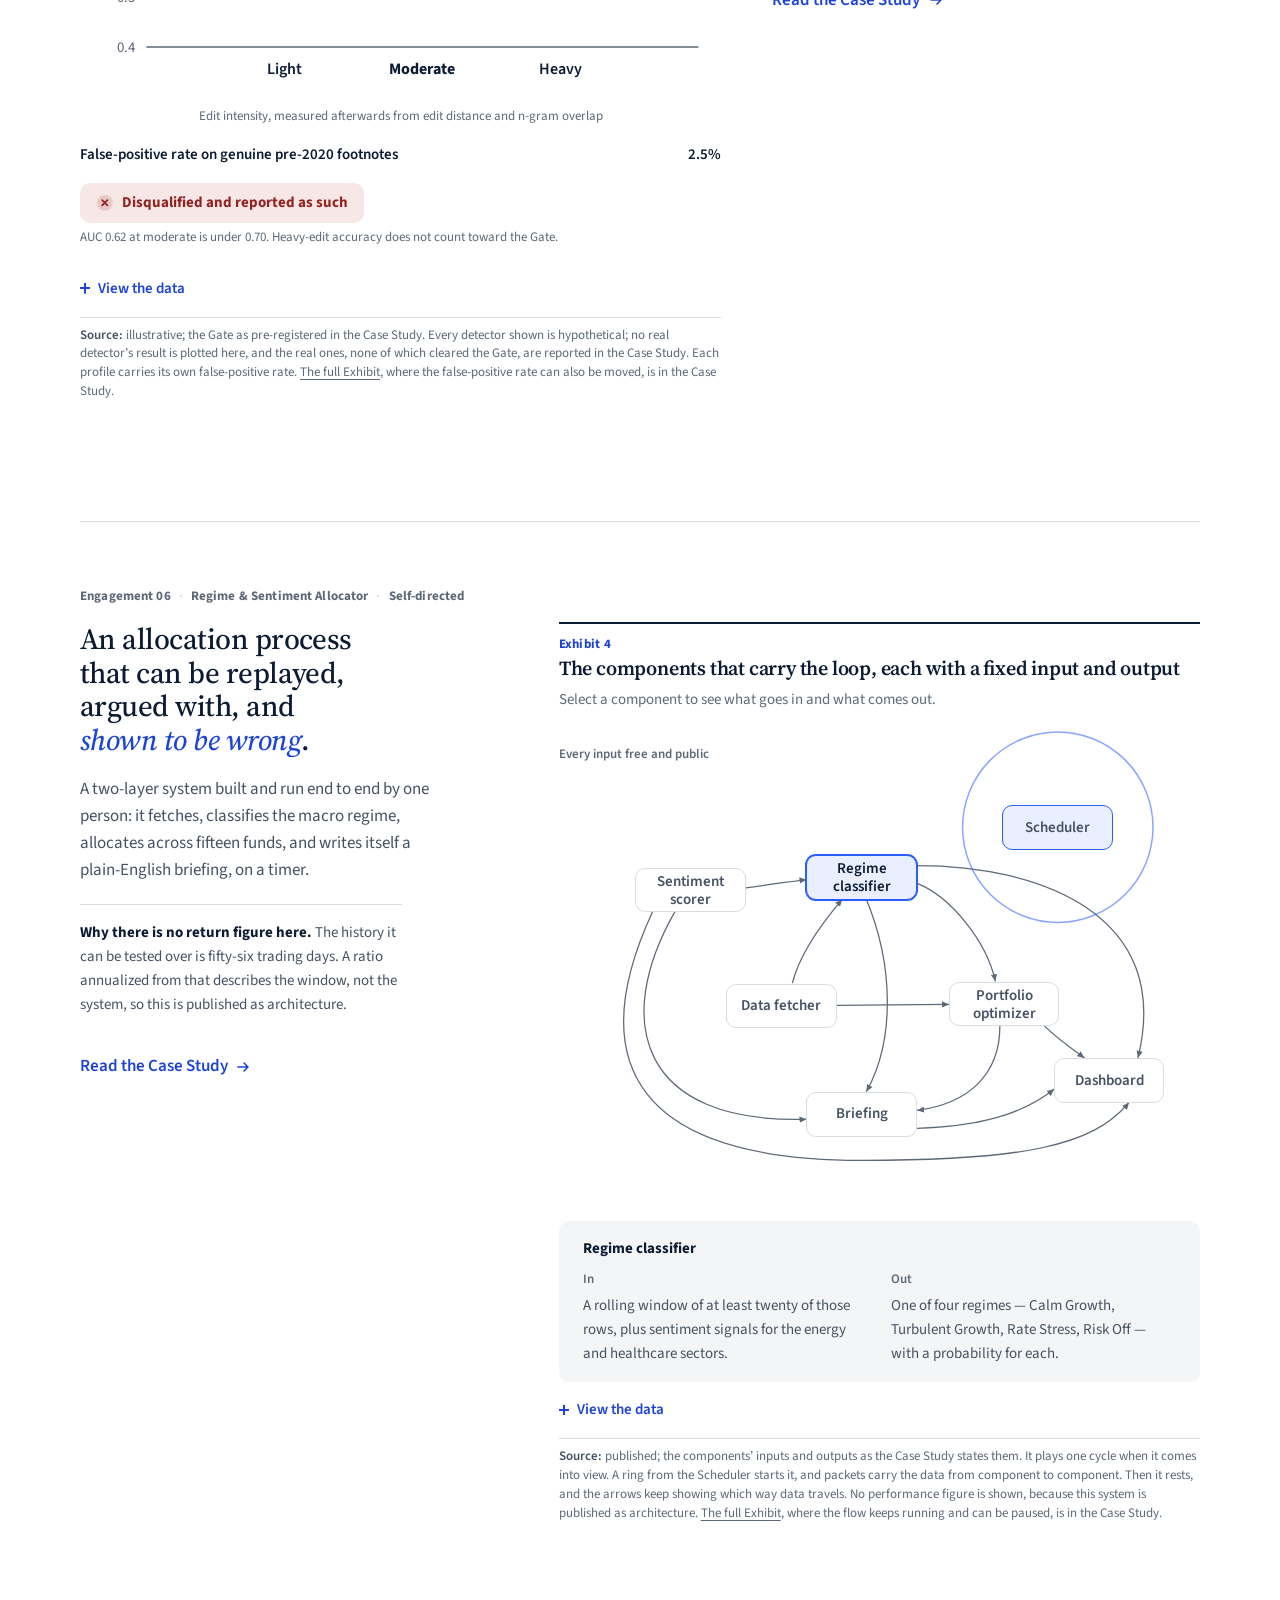
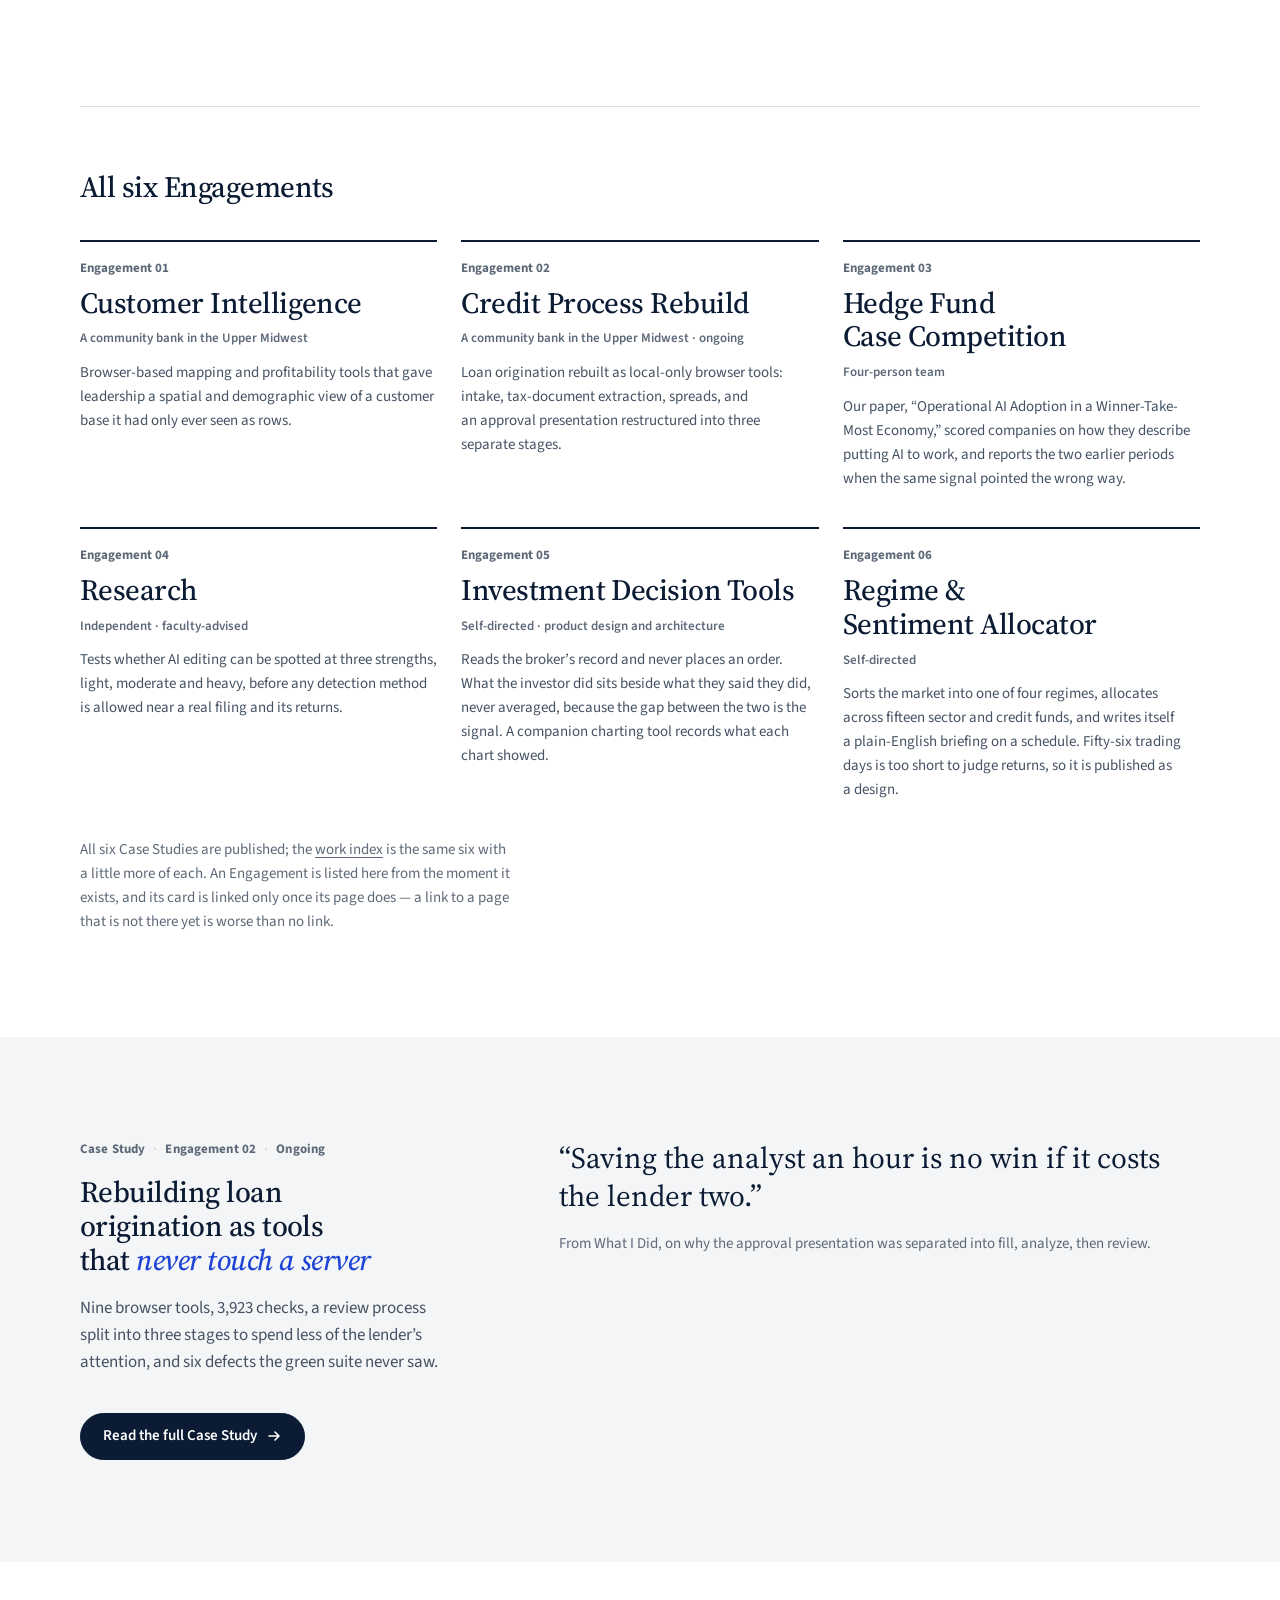
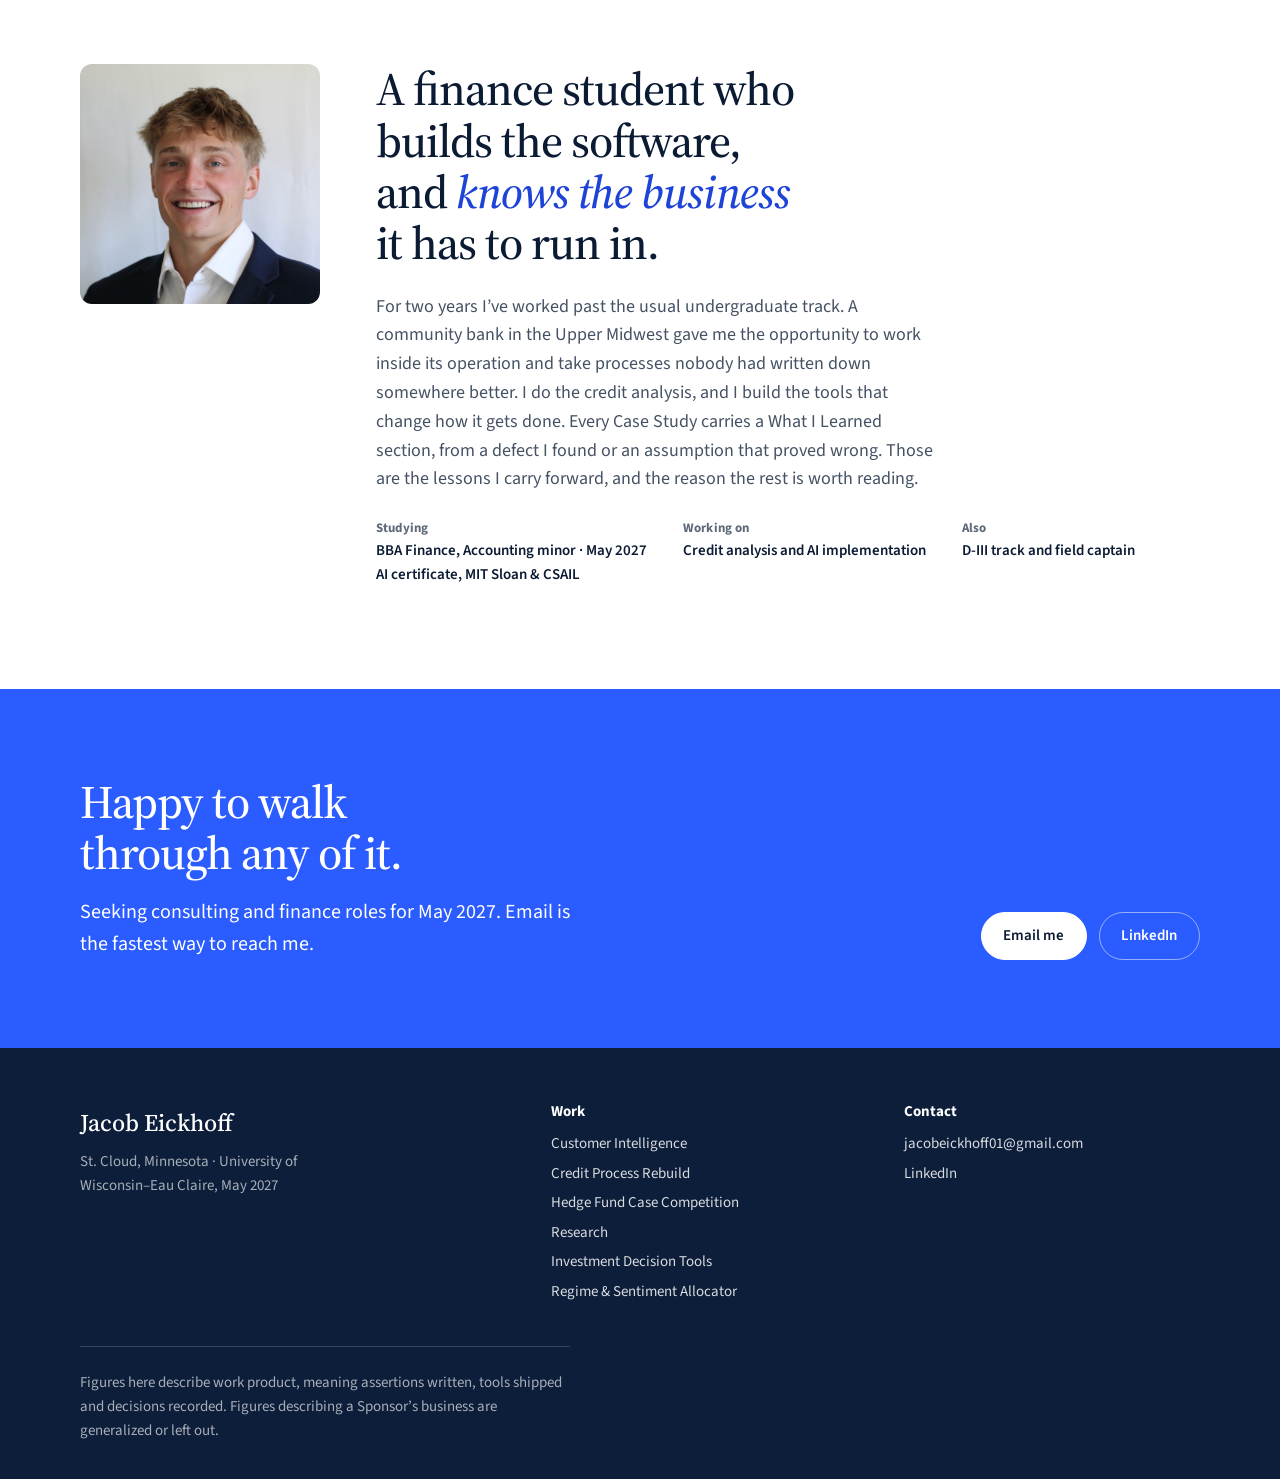
==== commit c8a935df: "The Research tells the no-go: public detectors fail the Gate, a descriptive MD&A panel, Pangram next" ====
--- a/index.html
+++ b/index.html
@@ -267,7 +267,7 @@
                     <tr><th scope="col">Hypothetical detector</th><th scope="col">AUC at the light rung</th><th scope="col">AUC at the moderate rung</th><th scope="col">AUC at the heavy rung</th><th scope="col">False-positive rate on genuine pre-2020 footnotes</th></tr>
                   </thead>
                   <tbody>
-                    <tr><th scope="row">Sees only heavy edits</th><td>0.56</td><td>0.63</td><td>0.90</td><td>2.5%</td></tr>
+                    <tr><th scope="row">Sees only heavy edits</th><td>0.56</td><td>0.62</td><td>0.90</td><td>2.5%</td></tr>
                     <tr><th scope="row">Blind</th><td>0.51</td><td>0.53</td><td>0.56</td><td>3.0%</td></tr>
                     <tr><th scope="row">Noisy</th><td>0.66</td><td>0.86</td><td>0.90</td><td>8.0%</td></tr>
                     <tr><th scope="row">Clears the bar</th><td>0.67</td><td>0.76</td><td>0.90</td><td>3.5%</td></tr>
@@ -281,8 +281,9 @@
               </div>
             </details>
             <figcaption class="exhibit__source"><b>Source:</b> illustrative; the Gate as pre-registered in
-              the Case Study. Every detector shown is hypothetical; no detector&rsquo;s result is plotted
-              here, because none has been judged against the Gate yet. Each profile carries its own
+              the Case Study. Every detector shown is hypothetical; no real detector&rsquo;s result is
+              plotted here, and the real ones, none of which cleared the Gate, are reported in the Case
+              Study. Each profile carries its own
               false-positive rate. <a href="/work/the-research/#exhibit-the-gate">The full Exhibit</a>,
               where the false-positive rate can also be moved, is in the Case Study.</figcaption>
           </figure>
--- a/assets/css/site.css
+++ b/assets/css/site.css
@@ -1471,6 +1471,16 @@
   margin-bottom: var(--space-sm);
 }
 
+.spine__list {
+  max-width: 68ch;
+  color: var(--ink-soft);
+  font-size: var(--text-read);
+  line-height: 1.7;
+  margin: 0 0 var(--space-sm);
+  padding-left: 1.25em;
+  list-style: disc;
+}
+
 /* The drop cap: the first letter of The Situation, and nowhere else. */
 .case-body__prose > .spine:first-of-type > p:first-of-type::first-letter {
   float: left;
@@ -3239,6 +3249,124 @@
 @media (max-width: 36rem) {
   .resume-entry__head {
     grid-template-columns: 1fr;
+  }
+}
+
+.resume-contact {
+  color: var(--ink-soft);
+  margin: var(--space-2xs) 0 0;
+}
+
+@media print {
+  /* The Resume page prints as a resume: letter paper, the name on top, sections packed together
+     instead of spaced for a screen, and no heading left alone at the foot of a page. */
+  @page {
+    size: letter;
+    margin: 0.45in 0.5in;
+  }
+
+  body:has(.resume-entry) {
+    font-size: 9.5pt;
+    line-height: 1.35;
+  }
+
+  body:has(.resume-entry) .wrap {
+    max-width: none;
+    padding-inline: 0;
+  }
+
+  body:has(.resume-entry) .page-head,
+  body:has(.resume-entry) .section {
+    padding-block: 0.08in;
+    background: none;
+  }
+
+  body:has(.resume-entry) .page-head__title {
+    font-size: 22pt;
+    margin: 0;
+  }
+
+  body:has(.resume-entry) .page-head__lede {
+    font-size: 9.5pt;
+    max-width: none;
+    margin-top: 0.06in;
+  }
+
+  body:has(.resume-entry) .section__title {
+    font-size: 12.5pt;
+    max-width: none;
+    margin: 0;
+    break-after: avoid;
+  }
+
+  body:has(.resume-entry) .resume-entry {
+    max-width: none;
+    margin-top: 0.08in;
+    padding-top: 0.04in;
+    border-top-width: 1px;
+  }
+
+  body:has(.resume-entry) .resume-entry__head {
+    grid-template-columns: 1fr auto;
+  }
+
+  body:has(.resume-entry) .resume-entry__role {
+    font-size: 10.5pt;
+  }
+
+  body:has(.resume-entry) .resume-entry__when,
+  body:has(.resume-entry) .resume-entry__where {
+    font-size: 9pt;
+  }
+
+  body:has(.resume-entry) .resume-entry__sub {
+    font-size: 9.5pt;
+    margin-top: 0.05in;
+    break-after: avoid;
+  }
+
+  body:has(.resume-entry) .resume-entry__list {
+    gap: 0.02in;
+    margin-top: 0.03in;
+  }
+
+  body:has(.resume-entry) .credentials,
+  body:has(.resume-entry) .skillset {
+    margin-top: 0.06in;
+  }
+
+  body:has(.resume-entry) .skillset {
+    grid-template-columns: repeat(3, 1fr);
+    gap: 0.1in 0.25in;
+  }
+
+  body:has(.resume-entry) .skillset__name {
+    font-size: 10pt;
+    padding-bottom: 0.02in;
+    border-bottom-width: 1px;
+  }
+
+  body:has(.resume-entry) .credential {
+    padding-top: 0.04in;
+    margin-top: 0.06in;
+    border-top-width: 1px;
+  }
+
+  body:has(.resume-entry) .credential__what {
+    font-size: 10.5pt;
+    margin: 0;
+  }
+
+  body:has(.resume-entry) .credential__where,
+  body:has(.resume-entry) .credential__meta {
+    font-size: 9pt;
+    margin: 0.02in 0 0;
+  }
+
+  body:has(.resume-entry) .skillset__list li {
+    padding-block: 0;
+    border: 0;
+    font-size: 9pt;
   }
 }
 
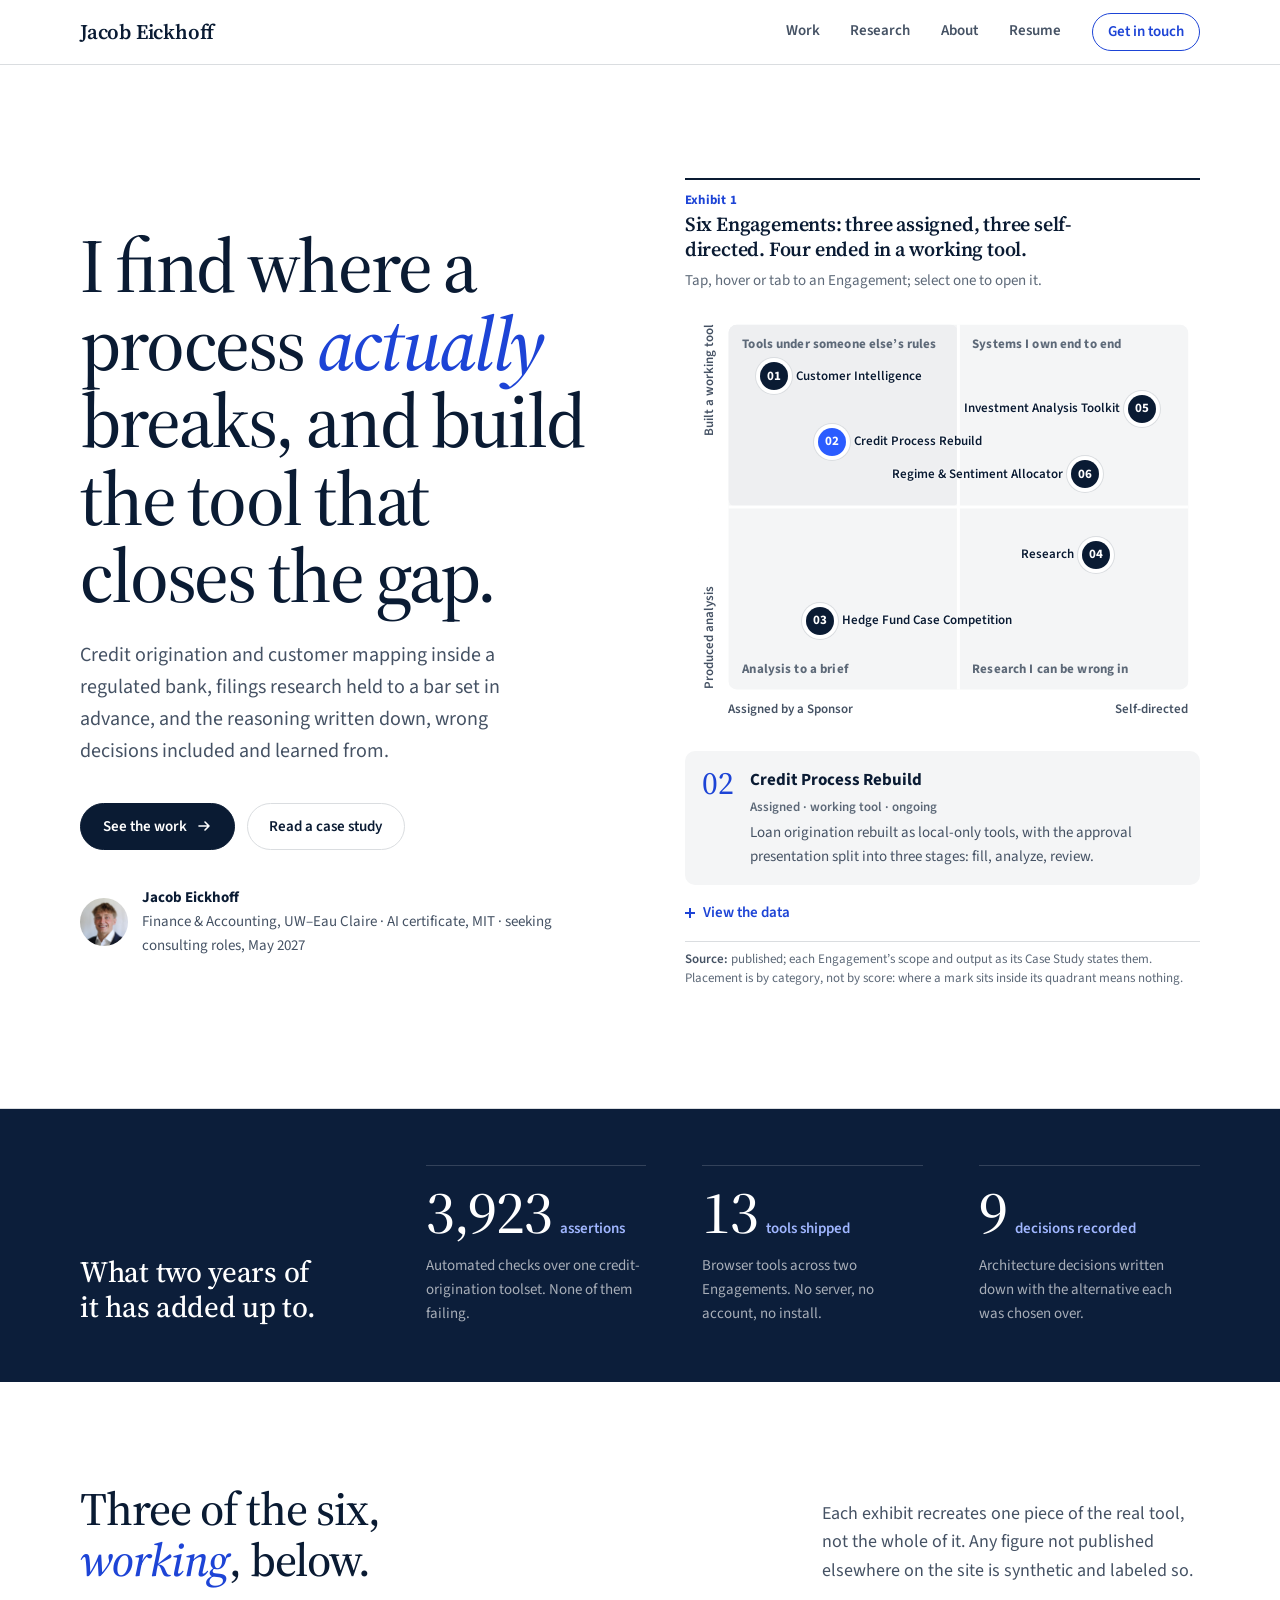
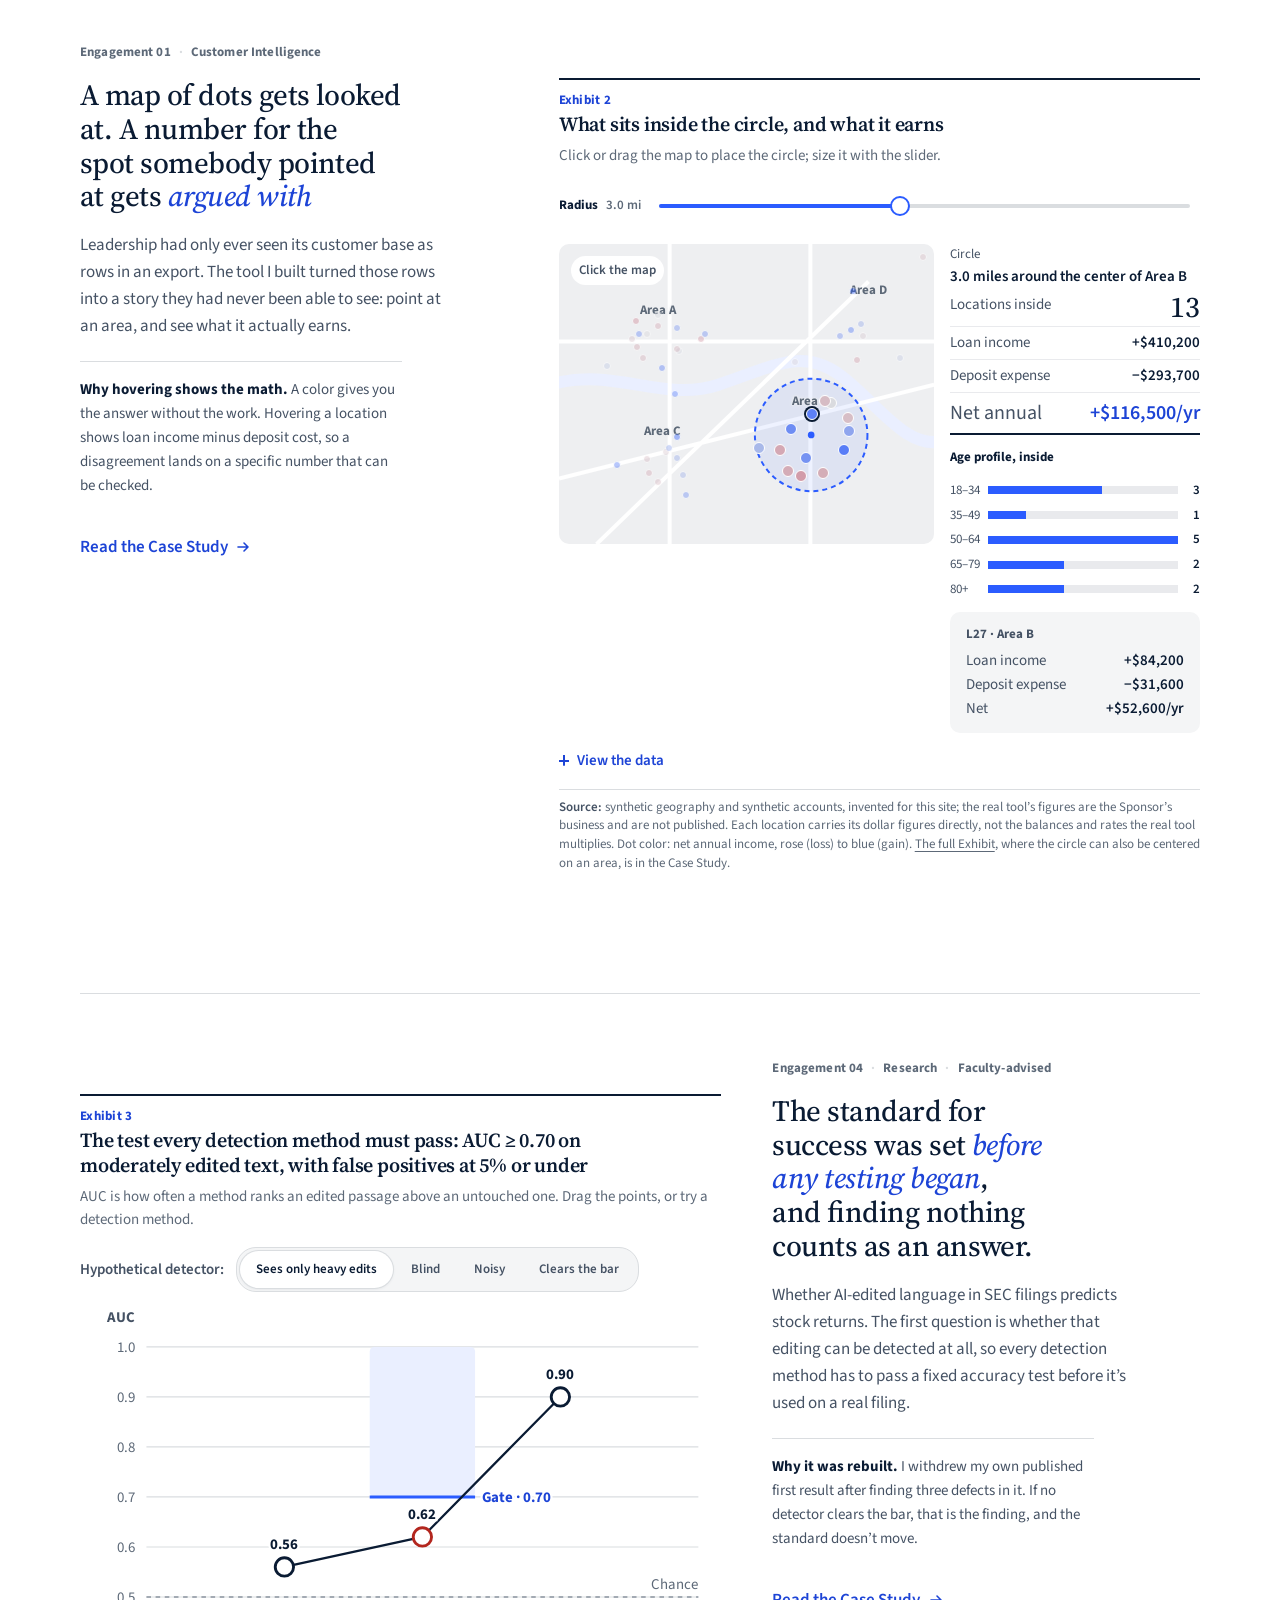
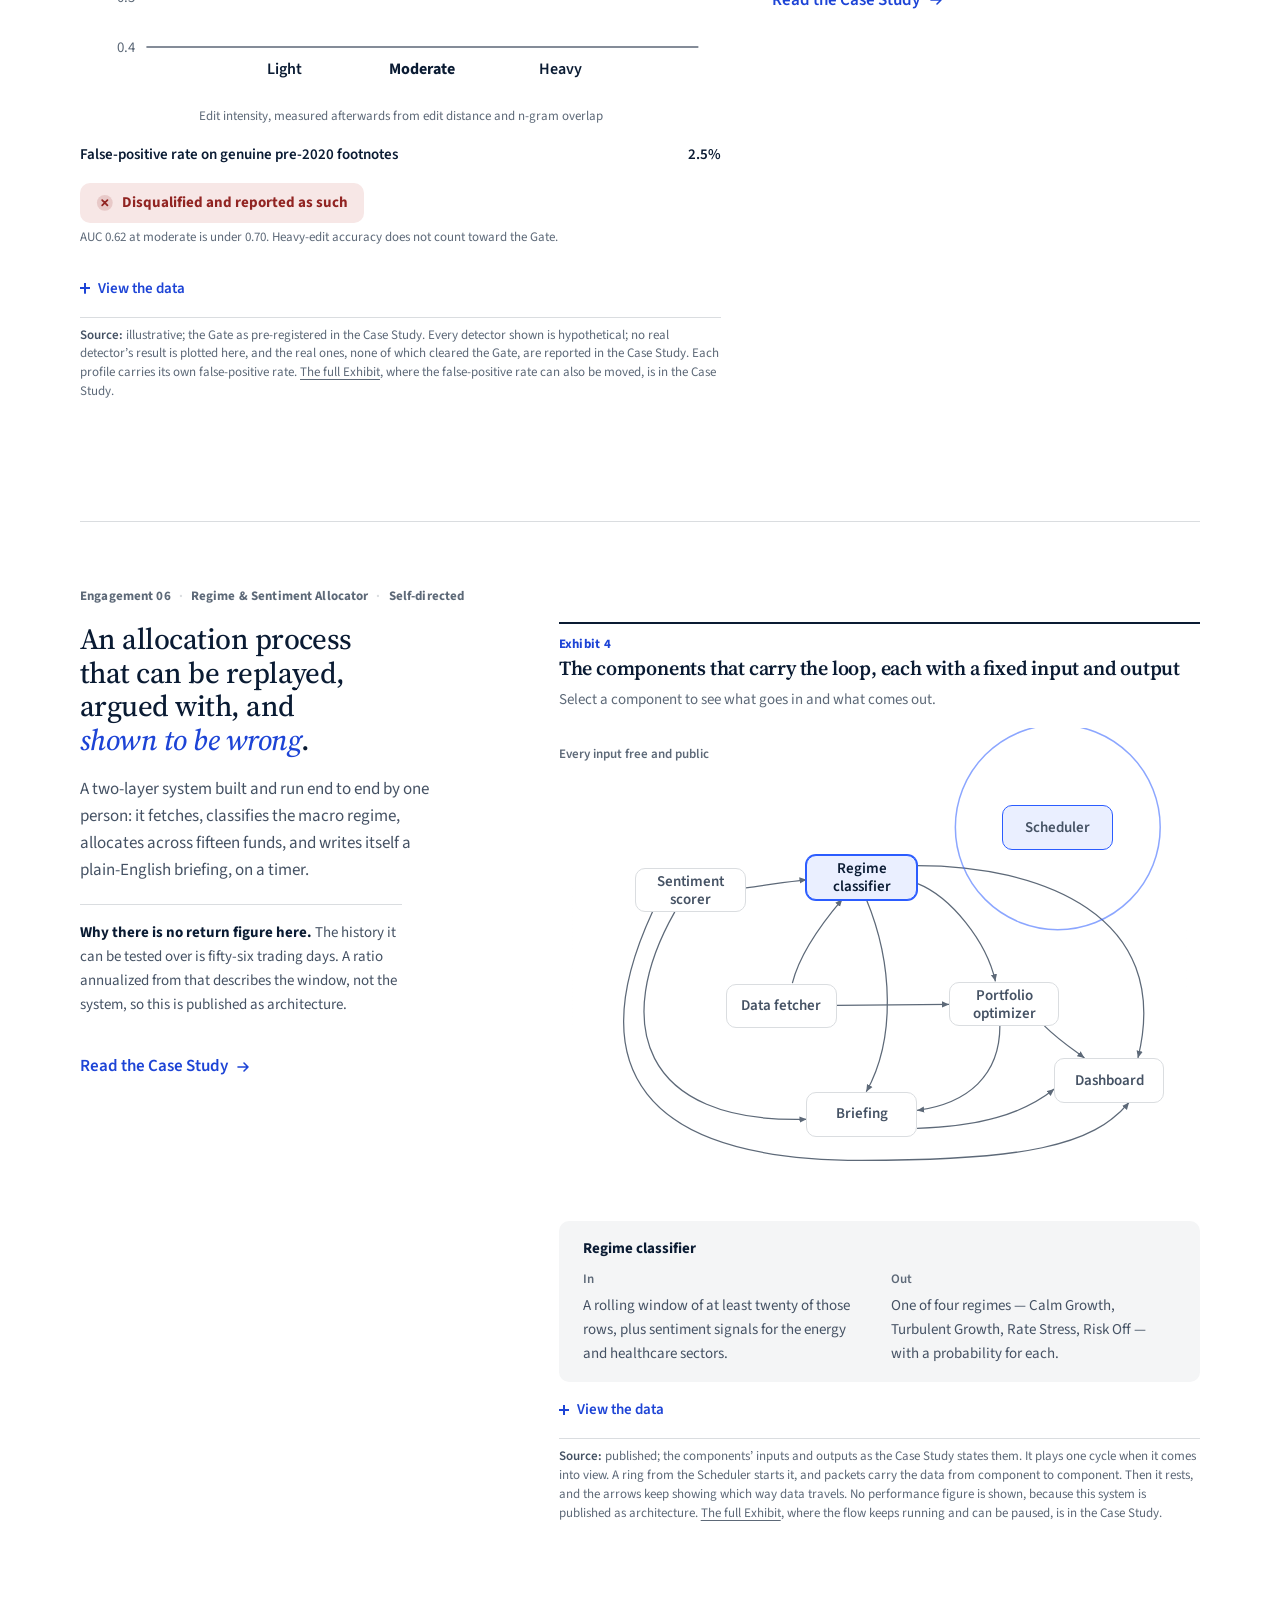
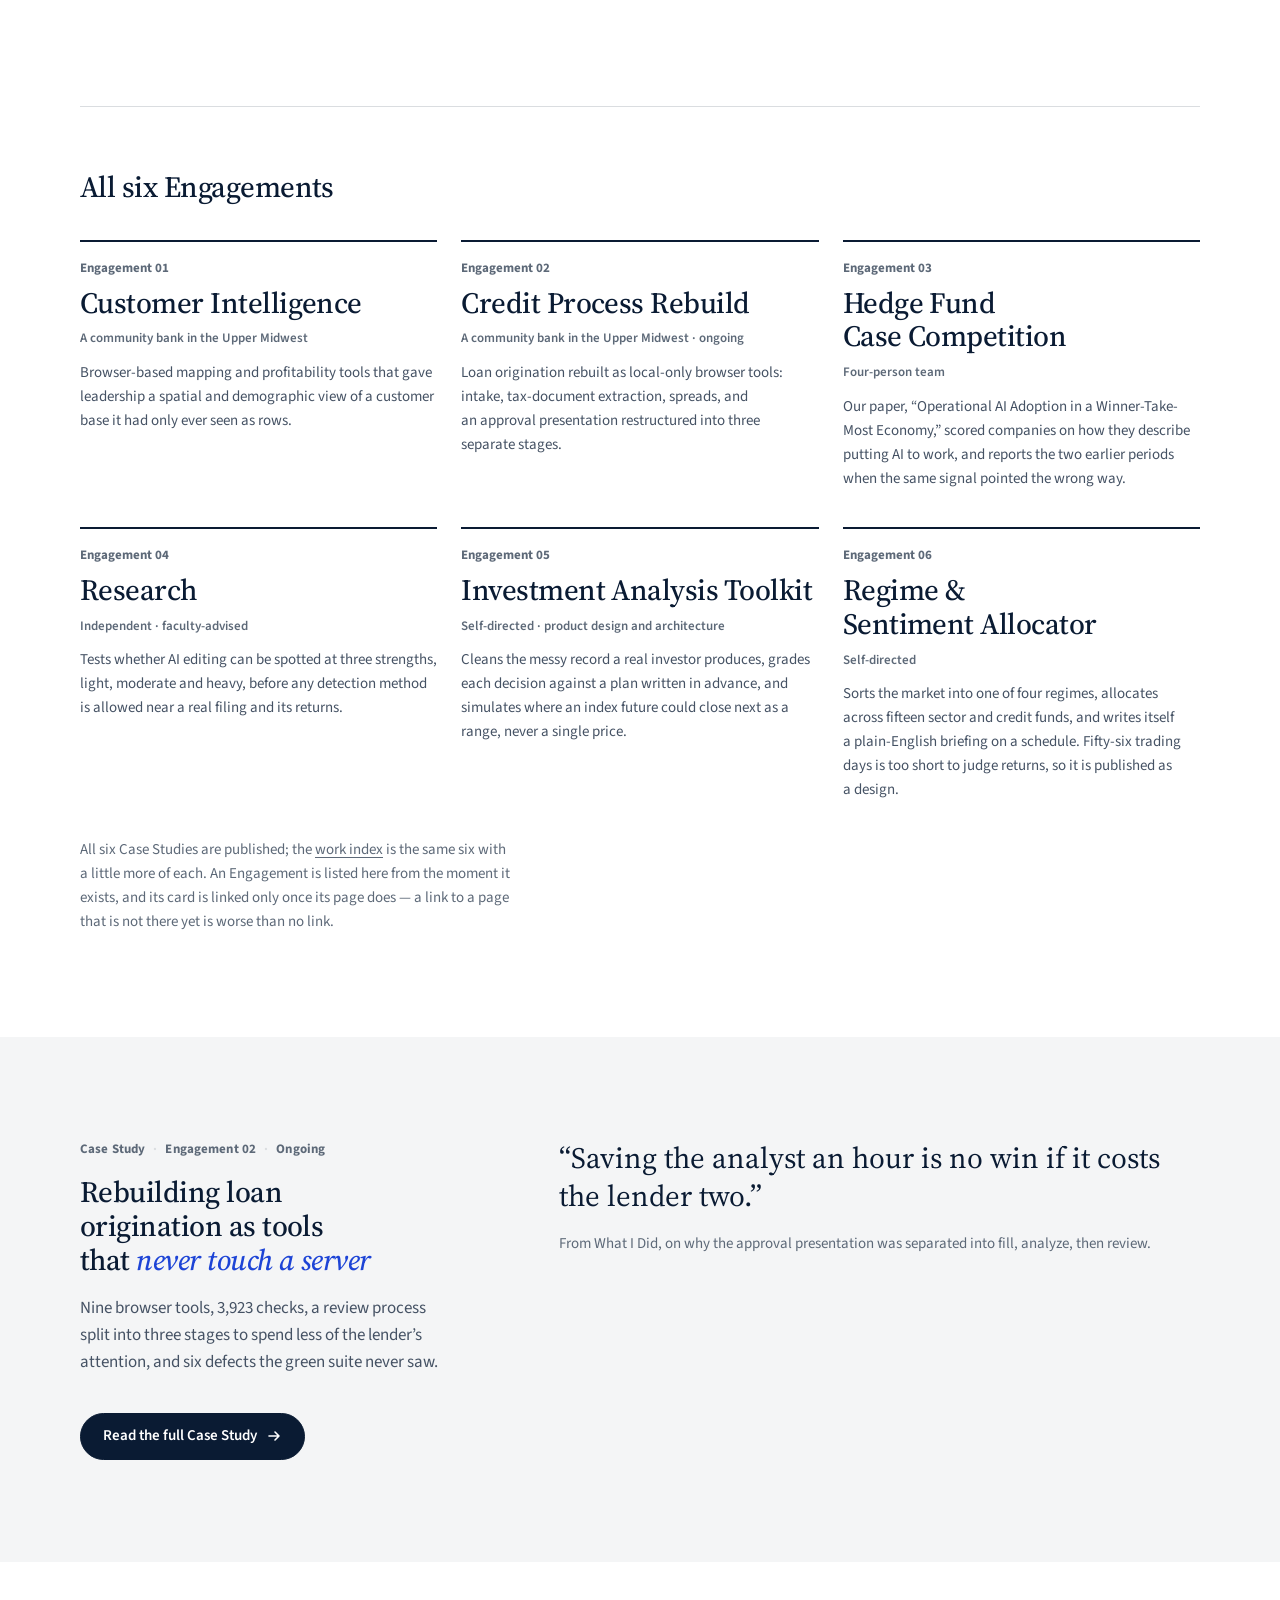
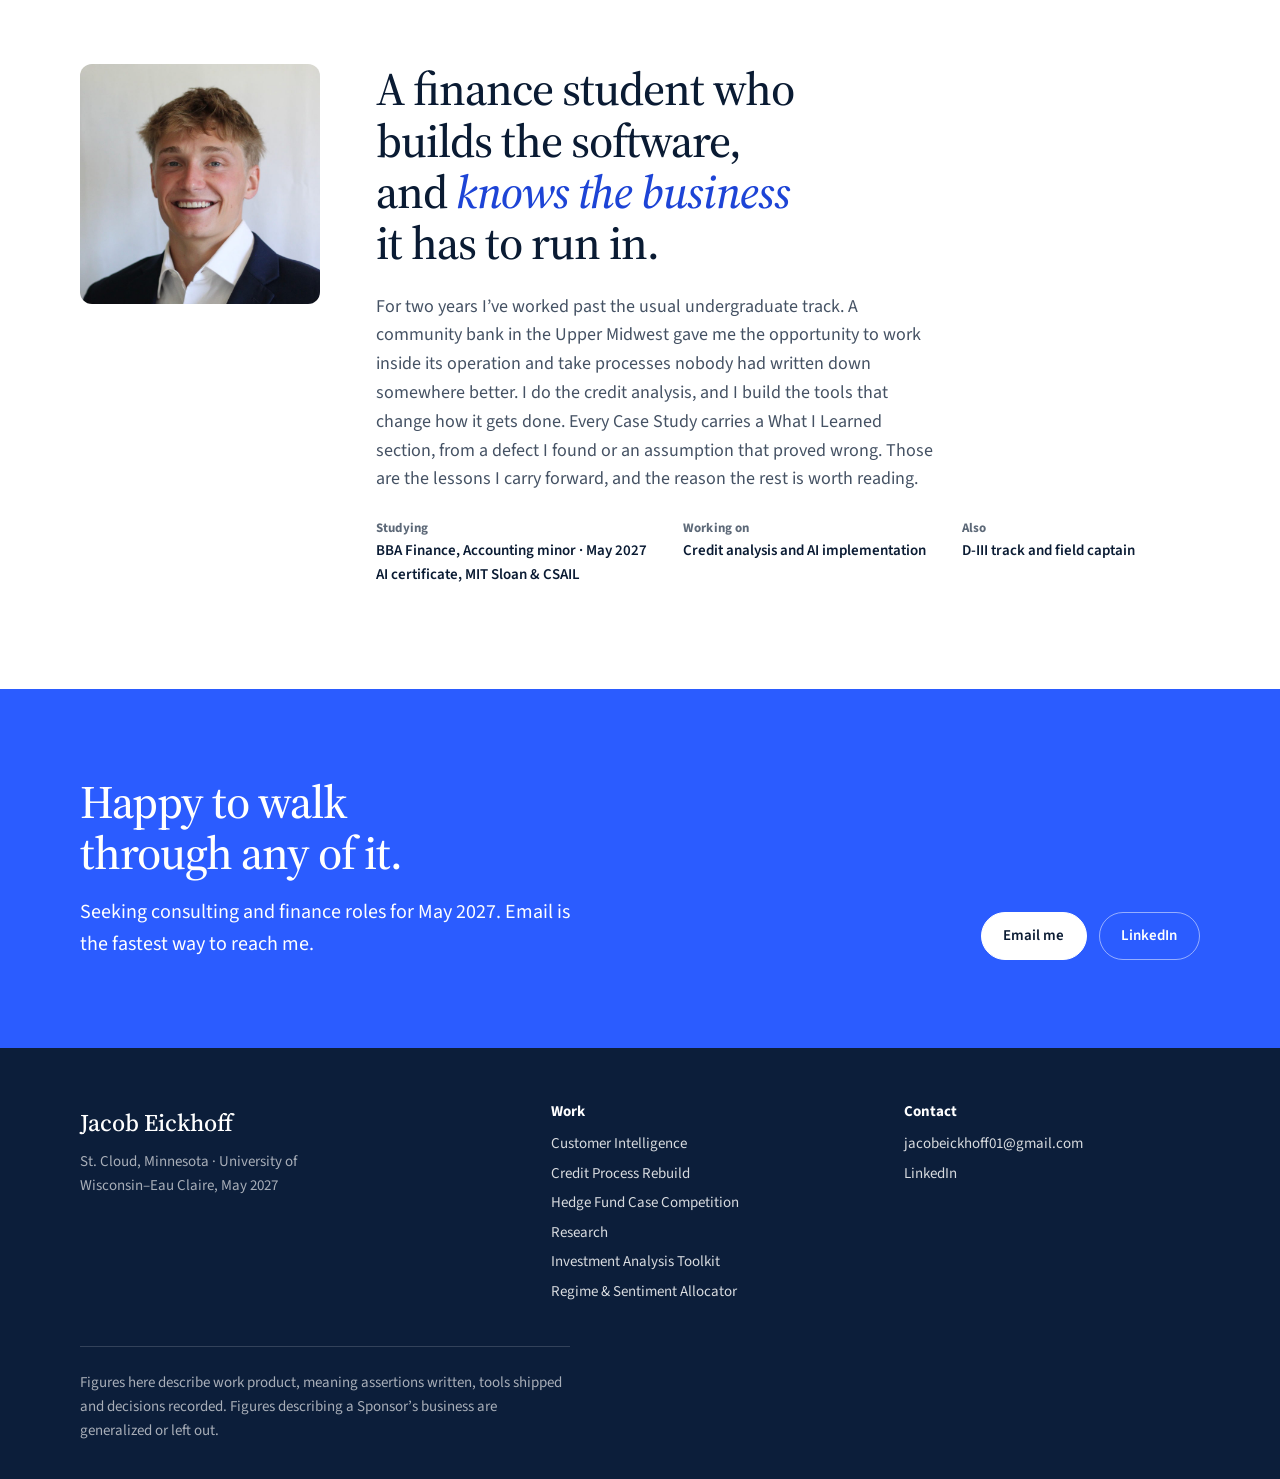
==== commit a649b78b: "Article 5 becomes the Investment Analysis Toolkit, in Jacob's voice TradeLog and Indy renamed the In" ====
--- a/index.html
+++ b/index.html
@@ -83,7 +83,7 @@
                 <tr data-lead><td>02</td><th scope="row"><a href="/work/credit-process-rebuild/">Credit Process Rebuild</a></th><td>Assigned by a Sponsor</td><td>Built a working tool</td><td>Tools under someone else&rsquo;s rules</td><td>Assigned &middot; working tool &middot; ongoing</td><td>Loan origination rebuilt as local-only tools, with the approval presentation split into three stages: fill, analyze, review.</td></tr>
                 <tr><td>03</td><th scope="row"><a href="/work/the-competition/">Hedge Fund Case Competition</a></th><td>Assigned by a Sponsor</td><td>Produced analysis</td><td>Analysis to a brief</td><td>Assigned &middot; analysis</td><td>A team thesis that the market underprices companies putting AI to work, next to the ones selling it, tested through an intake pipeline we built with Python and LLMs.</td></tr>
                 <tr><td>04</td><th scope="row"><a href="/work/the-research/">Research</a></th><td>Self-directed</td><td>Produced analysis</td><td>Research I can be wrong in</td><td>Self-directed, faculty-advised &middot; analysis</td><td>Whether AI-edited language in SEC filings predicts stock returns. The project where I learned to build results I can defend, and to rebuild from ones I can&rsquo;t.</td></tr>
-                <tr><td>05</td><th scope="row"><a href="/work/tradelog-and-indy/">Investment Decision Tools</a></th><td>Self-directed</td><td>Built a working tool</td><td>Systems I own end to end</td><td>Self-directed &middot; product design and architecture</td><td>A decision-discipline system for active investors. It measures how closely each trade followed a plan set in advance, using the broker&rsquo;s own record, and a built-in language model reviews every decision: was it the right call, and was it carried out as planned.</td></tr>
+                <tr><td>05</td><th scope="row"><a href="/work/investment-analysis-toolkit/">Investment Analysis Toolkit</a></th><td>Self-directed</td><td>Built a working tool</td><td>Systems I own end to end</td><td>Self-directed &middot; product design and architecture</td><td>An investment analysis toolkit. It cleans the broker&rsquo;s own record, grades each decision against a plan set in advance, keeps the thesis behind each position, and simulates next-day ranges for an index future.</td></tr>
                 <tr><td>06</td><th scope="row"><a href="/work/macrosense/">Regime &amp; Sentiment Allocator</a></th><td>Self-directed</td><td>Built a working tool</td><td>Systems I own end to end</td><td>Self-directed &middot; system</td><td>A two-layer allocation system, built and run end to end: a macro regime call, then sentiment scoring from public commentary. Published as working architecture.</td></tr>
               </tbody>
             </table>
@@ -382,9 +382,9 @@
           <li class="engagement-card reveal">
             <p class="engagement-card__index">Engagement 05</p>
             <h4 class="engagement-card__name"><a class="engagement-card__link"
-                href="/work/tradelog-and-indy/">Investment Decision Tools</a></h4>
+                href="/work/investment-analysis-toolkit/">Investment Analysis Toolkit</a></h4>
             <p class="engagement-card__sponsor">Self-directed &middot; product design and architecture</p>
-            <p class="engagement-card__line">Reads the broker&rsquo;s record and never places an order. What the investor did sits beside what they said they did, never averaged, because the gap between the two is the signal. A companion charting tool records what each chart showed.</p>
+            <p class="engagement-card__line">Cleans the messy record a real investor produces, grades each decision against a plan written in advance, and simulates where an index future could close next as a range, never a single price.</p>
           </li>
           <li class="engagement-card reveal">
             <p class="engagement-card__index">Engagement 06</p>
@@ -477,7 +477,7 @@
           <li><a href="/work/credit-process-rebuild/">Credit Process Rebuild</a></li>
           <li><a href="/work/the-competition/">Hedge Fund Case Competition</a></li>
           <li><a href="/work/the-research/">Research</a></li>
-          <li><a href="/work/tradelog-and-indy/">Investment Decision Tools</a></li>
+          <li><a href="/work/investment-analysis-toolkit/">Investment Analysis Toolkit</a></li>
           <li><a href="/work/macrosense/">Regime &amp; Sentiment Allocator</a></li>
         </ul>
       </div>
--- a/assets/css/site.css
+++ b/assets/css/site.css
@@ -5845,3 +5845,41 @@
   font-size: var(--text-xs);
   color: var(--ink-mute);
 }
+
+/* ---- Exhibit kind: fan-range ------------------------------------------------------------------
+   The Investment Analysis Toolkit's simulated range. Outer band 5th-95th, inner band 25th-75th,
+   the median as a line, and one path drawn over the fan in the ink colour, so the path and the
+   range differ in weight and shape, not in hue alone. */
+.fan {
+  display: block;
+  width: 100%;
+  height: auto;
+}
+.fan__grid {
+  stroke: var(--line-soft);
+  stroke-width: 1;
+}
+.fan__tick {
+  fill: var(--ink-mute);
+  font-family: "Source Sans 3", system-ui, sans-serif;
+  font-size: 12px;
+}
+.fan__outer {
+  fill: color-mix(in srgb, var(--blue) 12%, transparent);
+  stroke: none;
+}
+.fan__inner {
+  fill: color-mix(in srgb, var(--blue) 28%, transparent);
+  stroke: none;
+}
+.fan__median {
+  fill: none;
+  stroke: var(--blue-deep);
+  stroke-width: 2;
+}
+.fan__path {
+  fill: none;
+  stroke: var(--ink);
+  stroke-width: 1.5;
+  stroke-dasharray: 5 4;
+}
